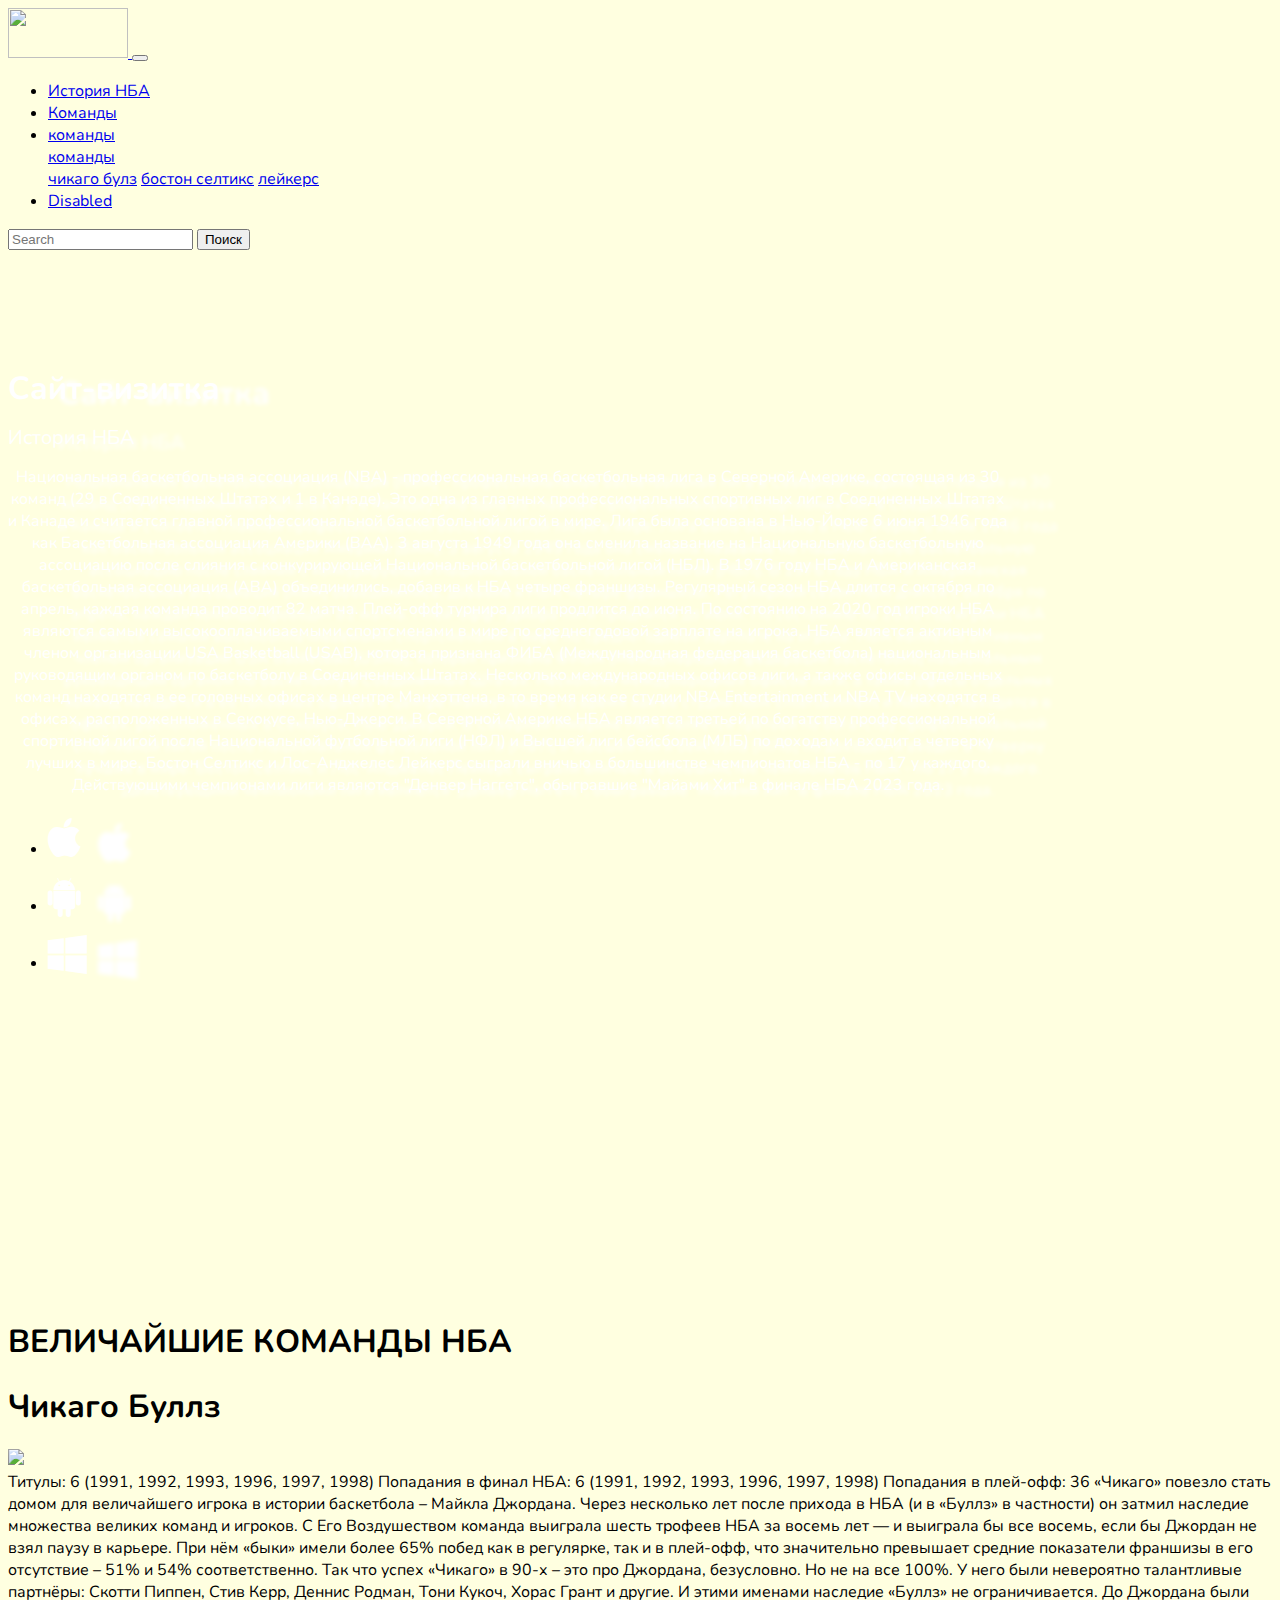
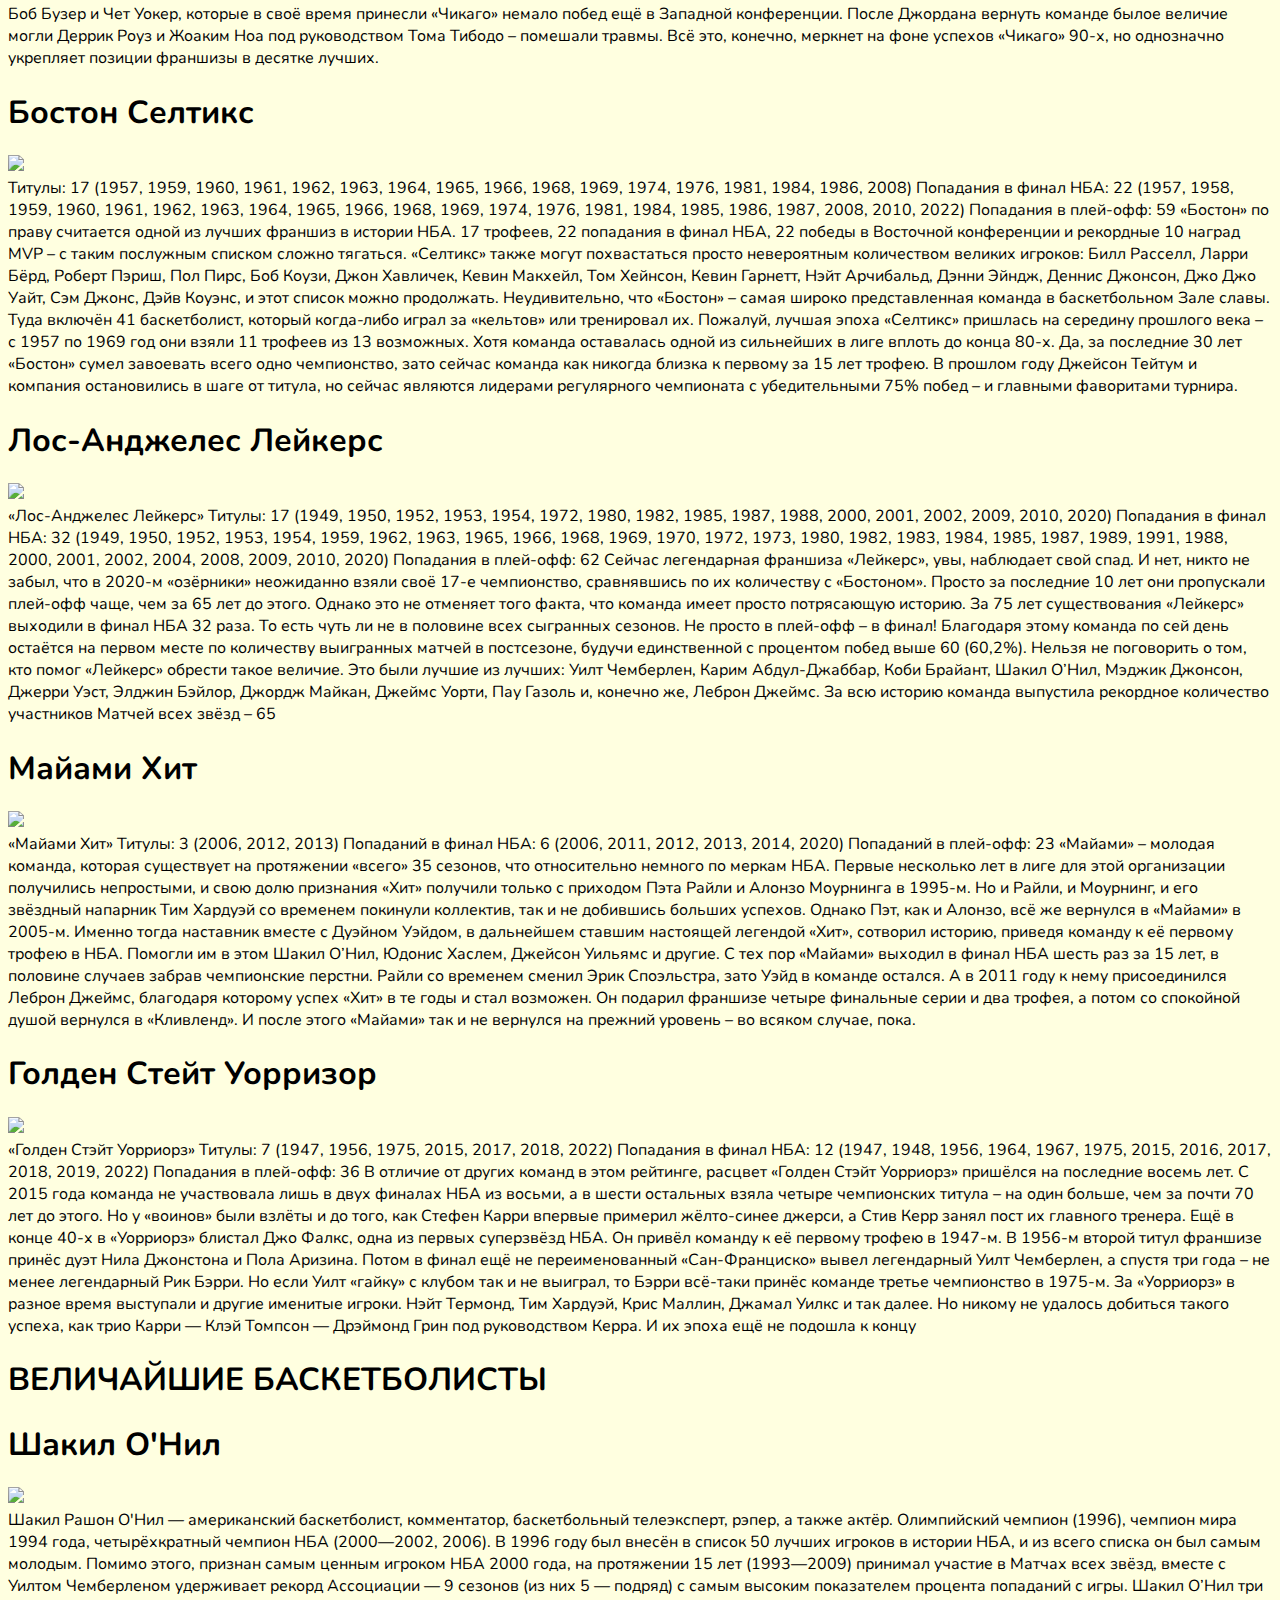
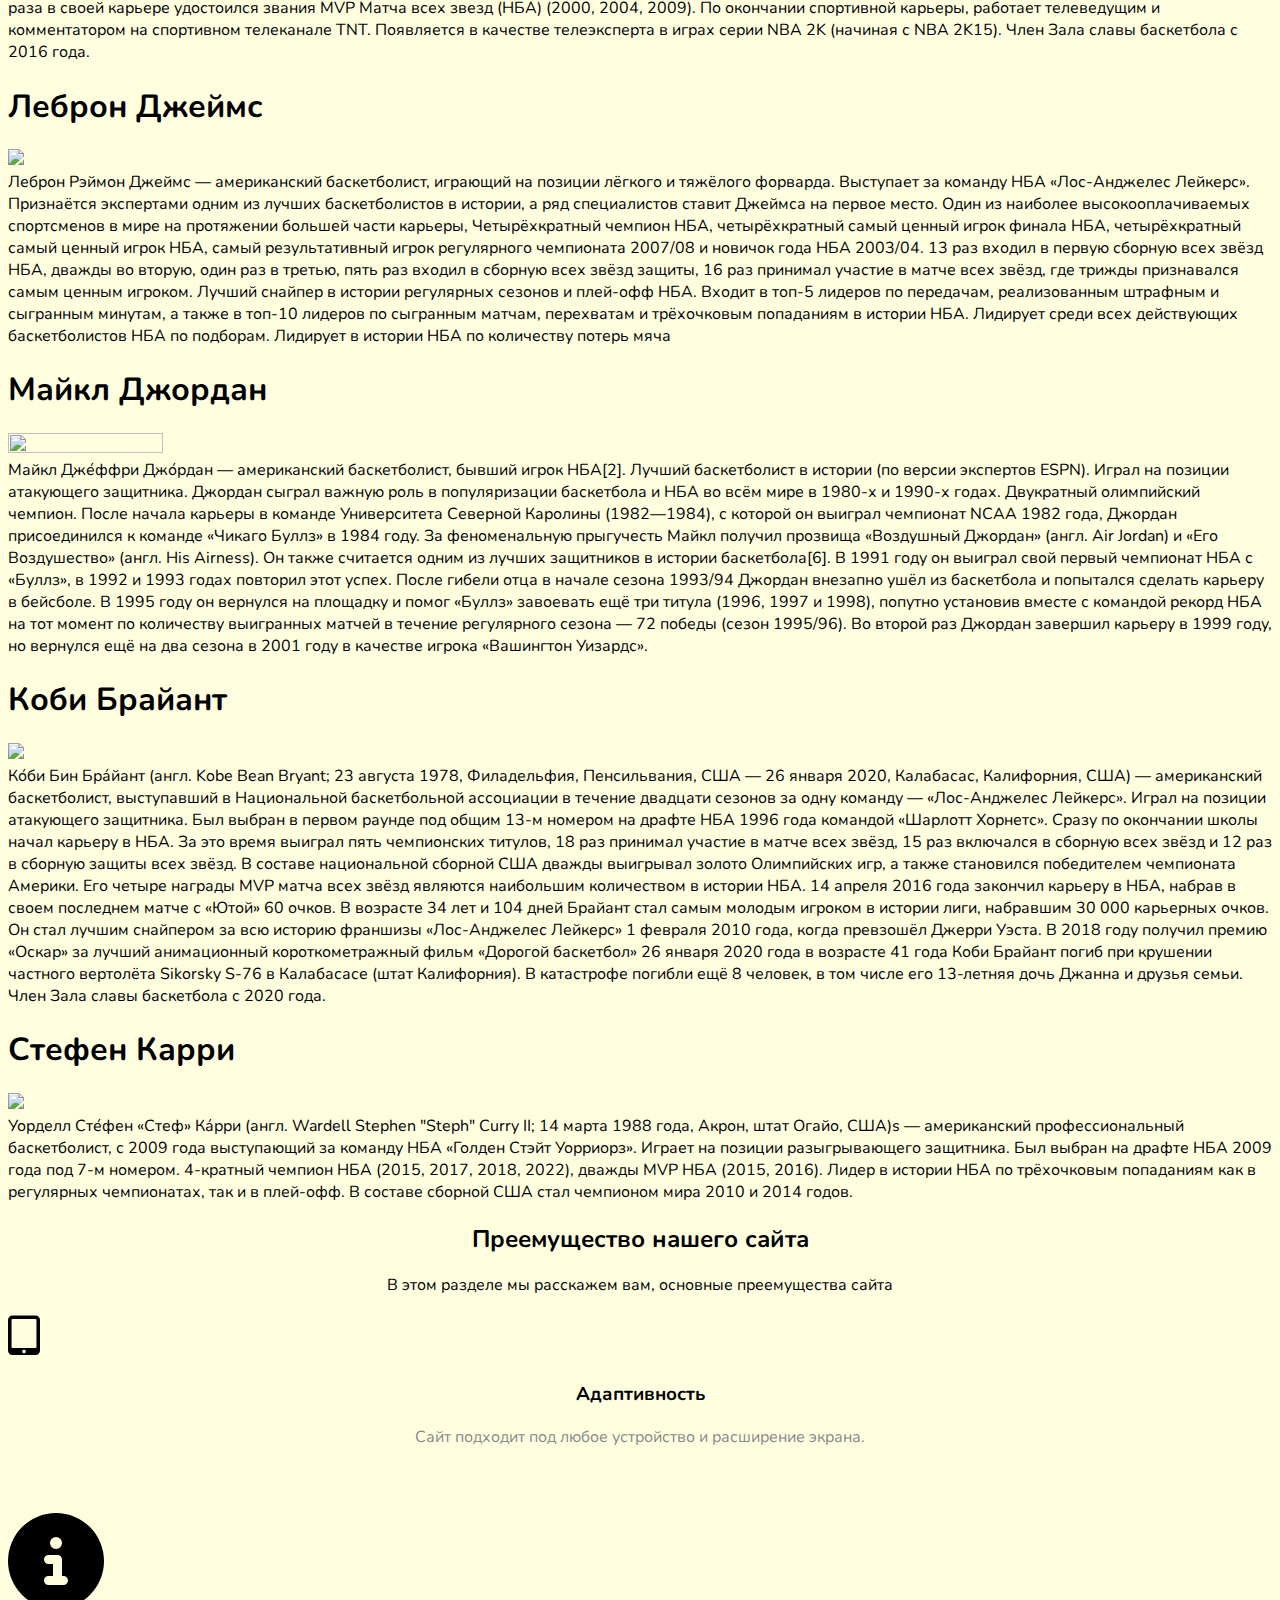
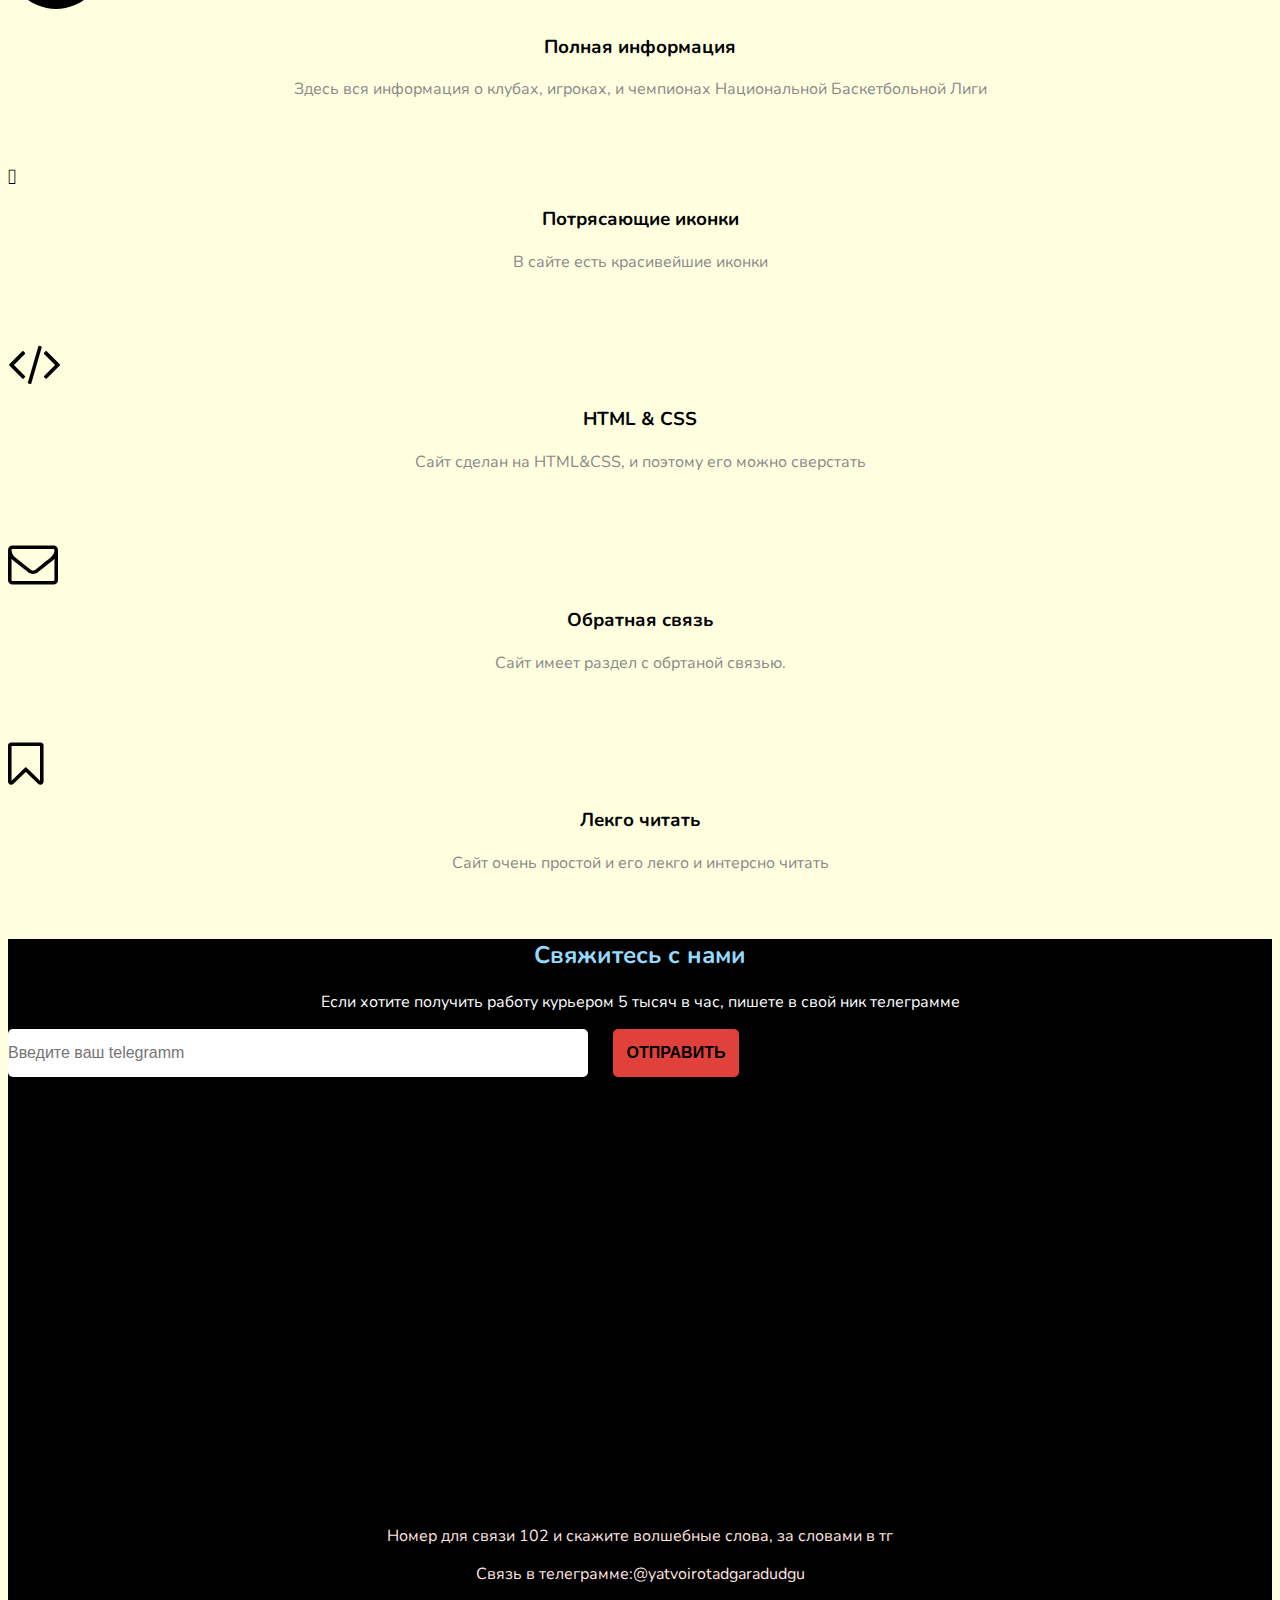
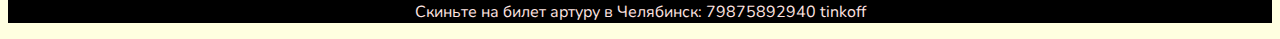
==== index.html @ fbc691f7 "Add files via upload" ====
<!DOCTYPE html>
<html>
<head>
   <meta charset="utf-8">
   <meta name="viewport" content="width=device-width, initial-scale=1">
   <title></title>

   <!-- Google Fonts -->
   <link rel="preconnect" href="https://fonts.googleapis.com">
   <link rel="preconnect" href="https://fonts.gstatic.com" crossorigin>
   <link href="https://fonts.googleapis.com/css2?family=Lato:wght@900&family=Nunito:ital,wght@0,700;1,700&display=swap" rel="stylesheet">


   <!-- Bootstrap -->
   <link rel="stylesheet" href="https://cdn.jsdelivr.net/npm/bootstrap@4.6.2/dist/css/bootstrap.min.css" integrity="sha384-xOolHFLEh07PJGoPkLv1IbcEPTNtaed2xpHsD9ESMhqIYd0nLMwNLD69Npy4HI+N" crossorigin="anonymous">
   <script src="https://cdn.jsdelivr.net/npm/bootstrap@4.6.2/dist/js/bootstrap.bundle.min.js" integrity="sha384-Fy6S3B9q64WdZWQUiU+q4/2Lc9npb8tCaSX9FK7E8HnRr0Jz8D6OP9dO5Vg3Q9ct" crossorigin="anonymous"></script>

   <link rel="stylesheet" href="https://maxcdn.bootstrapcdn.com/font-awesome/4.7.0/css/font-awesome.min.css">


   <link rel="stylesheet" type="text/css" href="style.css">
   <link rel="preconnect" href="https://fonts.googleapis.com">
   <link rel="preconnect" href="https://fonts.gstatic.com" crossorigin>
   <link href="https://fonts.googleapis.com/css2?family=Nunito:ital,wght@0,700;1,700&display=swap" rel="stylesheet">

   <link rel="stylesheet" type="text/css" href="animate.css">

</head>
<body>
    <!-- <nav class="navbar navbar-expand-sm">

            <div class="ml-3">
                <img src="https://irecommend.ru/sites/default/files/product-images/401476/aRmUsKvDddkOFhFPJFcvw.jpg" width="50" height="50" class="d-inline-block align-top" alt="">
            </div>
            
            <div class="collapse navbar-collapse" id="IDofMENU">
                
                <ul class="navbar-nav m-1 text-white">

                    <li class="nav-item mx-3">
                        <a class="nav-link" href="#">Главная</a>
                    </li>       
                        
                    <li class="nav-item dropdown mx-3">
                        <a class="nav-link dropdown-toggle" href="#" id="navbar-Dropdown" role="button" data-toggle="dropdown">Меню</a>
                        <div class="dropdown-menu">
                            <a class="dropdown-item" href="#cards">Вок</a>
                            <div class="dropdown-divider"></div>
                            <a class="dropdown-item" href="#">Бургеры</a>
                            <a class="dropdown-item" href="#">Роллы</a>
                            <a class="dropdown-item" href="#">Гёдза</a>
                            <a class="dropdown-item" href="#">Супы</a>
                            <a class="dropdown-item" href="#">Салаты</a>
                            <a class="dropdown-item" href="#">Десерты</a>
                            <a class="dropdown-item" href="#">Прохладительные напитки</a>
                            <a class="dropdown-item" href="#">Горячие напитки</a>
                            <a class="dropdown-item" href="#">Газированные напитки</a>
                        </div>
                    </li>

                    <li class="nav-item mx-3">
                        <a class="nav-link" href="bebebe.html">Адреса</a>
                    </li>

                    <li class="nav-item mx-3">
                        <a class="nav-link" href="#">O доставке</a>
                    </li>

                </ul>

            </div>

            <button class="navbar-toggler" type="button" data-toggle="collapse" data-target="IDofMENU" aria-controls="IDofMENU" aria-expended="false" aria-label="Toggle navigation">
                <span class="navbar-toggler-icon"></span>
            </button>
                                                      
        </nav> -->
    
    <nav class="navbar navbar-expand-xl navbar-light bg-light">
        <div class="container">
            <a class="navbar-brand" href="#">
                <img src="https://tvou-voleyball.ru/wp-content/uploads/2021/02/3_shkolnyj-1200x685.png" width="120px" height="50px">
            </a>
            <button class="navbar-toggler" type="button" data-bs-toggle="collapse" data-bs-target="#navbarBasic" aria-controls="navbarBasic" aria-expanded="false" aria-label="Toggle navigation">
                <span class="navbar-toggler-icon"></span>
            </button>
            <div class="collapse navbar-collapse" id="navbarBasic">
                <ul class="navbar-nav me-auto mb-2 mb-xl-0">
                    <li class="nav-item">
                      <a class="nav-link active" aria-current="page" href="#">История НБА</a>
                    </li>
                    <li class="nav-item">
                      <a class="nav-link" href="#">Команды</a>
                    </li>
                    <li class="nav-item dropdown mx-3">
                        <a class="nav-link dropdown-toggle" href="#" id="navbar-Dropdown" role="button" data-toggle="dropdown">команды</a>
                        <div class="dropdown-menu">
                            <a class="dropdown-item" href="#">команды</a>
                            <div class="dropdown-divider"></div>
                            <a class="dropdown-item" href="#">чикаго булз</a>
                            <a class="dropdown-item" href="#">бостон селтикс</a>
                            <a class="dropdown-item" href="#">лейкерс</a>
                    </li>
                    <li class="nav-item">
                      <a class="nav-link disabled" href="#" tabindex="-1" aria-disabled="true">Disabled</a>
                    </li>
                </ul>
                <form class="d-flex">
                   <input class="form-control me-2" type="search" placeholder="Search" aria-label="">
                   <button class="btn btn-outline-success" type="submit">Поиск</button>
                </form>
            </div>
        </div>
    </nav>

<!-- <nav class="navbar navbar-expand-lg navbar-light bg-light">
  <div class="container-fluid">
    <a class="navbar-brand" href="#">Панель навигации</a>
    <button class="navbar-toggler" type="button" data-bs-toggle="collapse" data-bs-target="#navbarNavDropdown" aria-controls="navbarNavDropdown" aria-expanded="false" aria-label="Переключатель навигации">
      <span class="navbar-toggler-icon"></span>
    </button>
    <div class="collapse navbar-collapse" id="navbarNavDropdown">
      <ul class="navbar-nav">
        <li class="nav-item">
          <a class="nav-link active" aria-current="page" href="#">Главная</a>
        </li>
        <li class="nav-item">
          <a class="nav-link" href="#">Рекомендуемые</a>
        </li>
        <li class="nav-item">
          <a class="nav-link" href="#">Цена</a>
        </li>
        <li class="nav-item dropdown">
          <a class="nav-link dropdown-toggle" href="#" id="navbarDropdownMenuLink" role="button" data-bs-toggle="dropdown" aria-expanded="false">
            Выпадающий список ссылкой
          </a>
          <ul class="dropdown-menu" aria-labelledby="navbarDropdownMenuLink">
            <li><a class="dropdown-item" href="#">Действие</a></li>
            <li><a class="dropdown-item" href="#">Другое действие</a></li>
            <li><a class="dropdown-item" href="#">Что-то еще здесь</a></li>
          </ul>
        </li>
      </ul>
    </div>
  </div>
</nav> -->

<header id="header" class="header">
		<div class="container"> 
			<div class="row">
				<div class="col-lg-6">
				 	<div class="offer animated fadeInLeft">
                        <h1 class="offer__title"> 
                            Сайт-визитка
                        </h1>
                    </div>  
                    <div class="offer__intro">
                    	История НБА
                    </div> 
                    <div class="col-lg-10">
                    <p class="offer__text">
                        Национальная баскетбольная ассоциация (NBA) - профессиональная баскетбольная лига в Северной Америке, состоящая из 30 команд (29 в Соединенных Штатах и 1 в Канаде). Это одна из главных профессиональных спортивных лиг в Соединенных Штатах и Канаде и считается главной профессиональной баскетбольной лигой в мире.
                        Лига была основана в Нью-Йорке 6 июня 1946 года как Баскетбольная ассоциация Америки (BAA). 3 августа 1949 года она сменила название на Национальную баскетбольную ассоциацию после слияния с конкурирующей Национальной баскетбольной лигой (НБЛ). В 1976 году НБА и Американская баскетбольная ассоциация (ABA) объединились, добавив к НБА четыре франшизы. Регулярный сезон НБА длится с октября по апрель, каждая команда проводит 82 матча. Плей-офф турнира лиги продлится до июня. По состоянию на 2020 год игроки НБА являются самыми высокооплачиваемыми спортсменами в мире по среднегодовой зарплате на игрока.
                        НБА является активным членом организации USA Basketball (USAB), которая признана ФИБА (Международная федерация баскетбола) национальным руководящим органом по баскетболу в Соединенных Штатах. Несколько международных офисов лиги, а также офисы отдельных команд находятся в ее головных офисах в центре Манхэттена, в то время как ее студии NBA Entertainment и NBA TV находятся в офисах, расположенных в Секокусе, Нью-Джерси. В Северной Америке НБА является третьей по богатству профессиональной спортивной лигой после Национальной футбольной лиги (НФЛ) и Высшей лиги бейсбола (МЛБ) по доходам и входит в четверку лучших в мире.
                        Бостон Селтикс и Лос-Анджелес Лейкерс сыграли вничью в большинстве чемпионатов НБА - по 17 у каждого. Действующими чемпионами лиги являются "Денвер Наггетс", обыгравшие "Майами Хит" в финале НБА 2023 года.
                    </p> 
                    <ul class="icons d-flex">
                        <li class="icons__item">
                            <a href="#">
                                <i class="fa fa-apple"></i>
                            </a>
                        </li>
                        <li class="icons__item">
                            <a href="#">
                                <i class="fa fa-android"></i>
                            </a>
                        </li>
                        <li class="icons__item">
                            <a href="#">
                                <i class="fa fa-windows"></i>
                            </a>
                        </li>
                    </ul>
				</div>
			</div>
		</div>
	</header>
<header>
    <div class="container">
  
        <div class="row">
            <div> 
                <div class="animated tada">
                    <h1>ВЕЛИЧАЙШИЕ КОМАНДЫ НБА</h1>
                </div>
            </div>
        </div>
         <h1>Чикаго Буллз</h1>
            <img src="https://img.championat.com/team/logo/15511762511292865625.png">
        <div class="row">
            <div class="col-lg-10">
                Титулы: 6 (1991, 1992, 1993, 1996, 1997, 1998)
                Попадания в финал НБА: 6 (1991, 1992, 1993, 1996, 1997, 1998)
                Попадания в плей-офф: 36
                «Чикаго» повезло стать домом для величайшего игрока в истории баскетбола – Майкла Джордана. Через несколько лет после прихода в НБА (и в «Буллз» в частности) он затмил наследие множества великих команд и игроков. С Его Воздушеством команда выиграла шесть трофеев НБА за восемь лет — и выиграла бы все восемь, если бы Джордан не взял паузу в карьере. При нём «быки» имели более 65% побед как в регулярке, так и в плей-офф, что значительно превышает средние показатели франшизы в его отсутствие – 51% и 54% соответственно.
                Так что успех «Чикаго» в 90-х – это про Джордана, безусловно. Но не на все 100%. У него были невероятно талантливые партнёры: Скотти Пиппен, Стив Керр, Деннис Родман, Тони Кукоч, Хорас Грант и другие. И этими именами наследие «Буллз» не ограничивается.
                До Джордана были Боб Бузер и Чет Уокер, которые в своё время принесли «Чикаго» немало побед ещё в Западной конференции. После Джордана вернуть команде былое величие могли Деррик Роуз и Жоаким Ноа под руководством Тома Тибодо – помешали травмы. Всё это, конечно, меркнет на фоне успехов «Чикаго» 90-х, но однозначно укрепляет позиции франшизы в десятке лучших.
            </div>
        </div>
                <h1>Бостон Селтикс</h1>
                    <img src="https://img.championat.com/team/logo/1551176006728367109.png">
        <div class="row">
            <div class="col-lg-10">
                    Титулы: 17 (1957, 1959, 1960, 1961, 1962, 1963, 1964, 1965, 1966, 1968, 1969, 1974, 1976, 1981, 1984, 1986, 2008)
                    Попадания в финал НБА: 22 (1957, 1958, 1959, 1960, 1961, 1962, 1963, 1964, 1965, 1966, 1968, 1969, 1974, 1976, 1981, 1984, 1985, 1986, 1987, 2008, 2010, 2022)
                    Попадания в плей-офф: 59
                    «Бостон» по праву считается одной из лучших франшиз в истории НБА. 17 трофеев, 22 попадания в финал НБА, 22 победы в Восточной конференции и рекордные 10 наград MVP – с таким послужным списком сложно тягаться.
                    «Селтикс» также могут похвастаться просто невероятным количеством великих игроков: Билл Расселл, Ларри Бёрд, Роберт Пэриш, Пол Пирс, Боб Коузи, Джон Хавличек, Кевин Макхейл, Том Хейнсон, Кевин Гарнетт, Нэйт Арчибальд, Дэнни Эйндж, Деннис Джонсон, Джо Джо Уайт, Сэм Джонс, Дэйв Коуэнс, и этот список можно продолжать. Неудивительно, что «Бостон» – самая широко представленная команда в баскетбольном Зале славы. Туда включён 41 баскетболист, который когда-либо играл за «кельтов» или тренировал их.
                    Пожалуй, лучшая эпоха «Селтикс» пришлась на середину прошлого века – с 1957 по 1969 год они взяли 11 трофеев из 13 возможных. Хотя команда оставалась одной из сильнейших в лиге вплоть до конца 80-х. Да, за последние 30 лет «Бостон» сумел завоевать всего одно чемпионство, зато сейчас команда как никогда близка к первому за 15 лет трофею. В прошлом году Джейсон Тейтум и компания остановились в шаге от титула, но сейчас являются лидерами регулярного чемпионата с убедительными 75% побед – и главными фаворитами турнира.
            </div>
        </div>
         <h1>Лос-Анджелес Лейкерс</h1>
            <img src="https://img.championat.com/team/logo/15511761121433763384.png">
         <div class="row">
            
            <div class="col-lg-10">
                «Лос-Анджелес Лейкерс»
                Титулы: 17 (1949, 1950, 1952, 1953, 1954, 1972, 1980, 1982, 1985, 1987, 1988, 2000, 2001, 2002, 2009, 2010, 2020)
                Попадания в финал НБА: 32 (1949, 1950, 1952, 1953, 1954, 1959, 1962, 1963, 1965, 1966, 1968, 1969, 1970, 1972, 1973, 1980, 1982, 1983, 1984, 1985, 1987, 1989, 1991, 1988, 2000, 2001, 2002, 2004, 2008, 2009, 2010, 2020)
                Попадания в плей-офф: 62
                Сейчас легендарная франшиза «Лейкерс», увы, наблюдает свой спад. И нет, никто не забыл, что в 2020-м «озёрники» неожиданно взяли своё 17-е чемпионство, сравнявшись по их количеству с «Бостоном». Просто за последние 10 лет они пропускали плей-офф чаще, чем за 65 лет до этого.
                Однако это не отменяет того факта, что команда имеет просто потрясающую историю. За 75 лет существования «Лейкерс» выходили в финал НБА 32 раза. То есть чуть ли не в половине всех сыгранных сезонов. Не просто в плей-офф – в финал! Благодаря этому команда по сей день остаётся на первом месте по количеству выигранных матчей в постсезоне, будучи единственной с процентом побед выше 60 (60,2%).
                Нельзя не поговорить о том, кто помог «Лейкерс» обрести такое величие. Это были лучшие из лучших: Уилт Чемберлен, Карим Абдул-Джаббар, Коби Брайант, Шакил О’Нил, Мэджик Джонсон, Джерри Уэст, Элджин Бэйлор, Джордж Майкан, Джеймс Уорти, Пау Газоль и, конечно же, Леброн Джеймс. За всю историю команда выпустила рекордное количество участников Матчей всех звёзд – 65
            </div>
         </div>
         <h1>Майами Хит</h1>
            <img src="https://img.championat.com/team/logo/15511761191726583124.png">
         <div class="row">
            <div class="col-lg-10">
                «Майами Хит»
                Титулы: 3 (2006, 2012, 2013)
                Попаданий в финал НБА: 6 (2006, 2011, 2012, 2013, 2014, 2020)
                Попаданий в плей-офф: 23
                «Майами» – молодая команда, которая существует на протяжении «всего» 35 сезонов, что относительно немного по меркам НБА. Первые несколько лет в лиге для этой организации получились непростыми, и свою долю признания «Хит» получили только с приходом Пэта Райли и Алонзо Моурнинга в 1995-м.
                Но и Райли, и Моурнинг, и его звёздный напарник Тим Хардуэй со временем покинули коллектив, так и не добившись больших успехов. Однако Пэт, как и Алонзо, всё же вернулся в «Майами» в 2005-м. Именно тогда наставник вместе с Дуэйном Уэйдом, в дальнейшем ставшим настоящей легендой «Хит», сотворил историю, приведя команду к её первому трофею в НБА. Помогли им в этом Шакил О’Нил, Юдонис Хаслем, Джейсон Уильямс и другие.
                С тех пор «Майами» выходил в финал НБА шесть раз за 15 лет, в половине случаев забрав чемпионские перстни. Райли со временем сменил Эрик Споэльстра, зато Уэйд в команде остался. А в 2011 году к нему присоединился Леброн Джеймс, благодаря которому успех «Хит» в те годы и стал возможен. Он подарил франшизе четыре финальные серии и два трофея, а потом со спокойной душой вернулся в «Кливленд». И после этого «Майами» так и не вернулся на прежний уровень – во всяком случае, пока.
            </div>
         </div>
         <h1>Голден Стейт Уорризор</h1>
            <img src="https://img.championat.com/team/logo/15511760361894445242.png">
         <div class="row">
            
            <div class="col-lg-10">
                «Голден Стэйт Уорриорз»
                Титулы: 7 (1947, 1956, 1975, 2015, 2017, 2018, 2022)
                Попадания в финал НБА: 12 (1947, 1948, 1956, 1964, 1967, 1975, 2015, 2016, 2017, 2018, 2019, 2022)
                Попадания в плей-офф: 36
                В отличие от других команд в этом рейтинге, расцвет «Голден Стэйт Уорриорз» пришёлся на последние восемь лет. С 2015 года команда не участвовала лишь в двух финалах НБА из восьми, а в шести остальных взяла четыре чемпионских титула – на один больше, чем за почти 70 лет до этого. Но у «воинов» были взлёты и до того, как Стефен Карри впервые примерил жёлто-синее джерси, а Стив Керр занял пост их главного тренера.
                Ещё в конце 40-х в «Уорриорз» блистал Джо Фалкс, одна из первых суперзвёзд НБА. Он привёл команду к её первому трофею в 1947-м. В 1956-м второй титул франшизе принёс дуэт Нила Джонстона и Пола Аризина. Потом в финал ещё не переименованный «Сан-Франциско» вывел легендарный Уилт Чемберлен, а спустя три года – не менее легендарный Рик Бэрри. Но если Уилт «гайку» с клубом так и не выиграл, то Бэрри всё-таки принёс команде третье чемпионство в 1975-м.
                За «Уорриорз» в разное время выступали и другие именитые игроки. Нэйт Термонд, Тим Хардуэй, Крис Маллин, Джамал Уилкс и так далее. Но никому не удалось добиться такого успеха, как трио Карри — Клэй Томпсон — Дрэймонд Грин под руководством Керра. И их эпоха ещё не подошла к концу
            </div>
         </div>
         <div>
            <div class="animated fadeInUp">
            <h1>ВЕЛИЧАЙШИЕ БАСКЕТБОЛИСТЫ</h1>
            </div>
         </div>
         <div>
            <h1>Шакил О'Нил</h1>
         </div>
         <img src="https://www.peoples.ru/sport/basketball/shaquille_oneal/o'neal_288.jpg" width="35%">
   		<div class="row">
   			
   			<div class="col-lg-10">
              Шакил Рашон О'Нил — американский баскетболист, комментатор, баскетбольный телеэксперт, рэпер, а также актёр. Олимпийский чемпион (1996), чемпион мира 1994 года, четырёхкратный чемпион НБА (2000—2002, 2006). В 1996 году был внесён в список 50 лучших игроков в истории НБА, и из всего списка он был самым молодым. Помимо этого, признан самым ценным игроком НБА 2000 года, на протяжении 15 лет (1993—2009) принимал участие в Матчах всех звёзд, вместе с Уилтом Чемберленом удерживает рекорд Ассоциации — 9 сезонов (из них 5 — подряд) с самым высоким показателем процента попаданий с игры. Шакил О’Нил три раза в своей карьере удостоился звания MVP Матча всех звезд (НБА) (2000, 2004, 2009). По окончании спортивной карьеры, работает телеведущим и комментатором на спортивном телеканале TNT. Появляется в качестве телеэксперта в играх серии NBA 2K (начиная с NBA 2K15). Член Зала славы баскетбола с 2016 года.
            </div>
   		</div>
         <div>
            <h1>Леброн Джеймс</h1>
         </div>
         <img src="https://avatars.mds.yandex.net/i?id=bf3999361374705aa3854f985b9b17167d64116c-10576901-images-thumbs&n=13" width="35%">
   		<div class="row">
   			
   			<div class="col-lg-10">
               Леброн Рэймон Джеймс — американский баскетболист, играющий на позиции лёгкого и тяжёлого форварда. Выступает за команду НБА «Лос-Анджелес Лейкерс». Признаётся экспертами одним из лучших баскетболистов в истории, а ряд специалистов ставит Джеймса на первое место. Один из наиболее высокооплачиваемых спортсменов в мире на протяжении большей части карьеры,
                Четырёхкратный чемпион НБА, четырёхкратный самый ценный игрок финала НБА, четырёхкратный самый ценный игрок НБА, самый результативный игрок регулярного чемпионата 2007/08 и новичок года НБА 2003/04. 13 раз входил в первую сборную всех звёзд НБА, дважды во вторую, один раз в третью, пять раз входил в сборную всех звёзд защиты, 16 раз принимал участие в матче всех звёзд, где трижды признавался самым ценным игроком. Лучший снайпер в истории регулярных сезонов и плей-офф НБА. Входит в топ-5 лидеров по передачам, реализованным штрафным и сыгранным минутам, а также в топ-10 лидеров по сыгранным матчам, перехватам и трёхочковым попаданиям в истории НБА. Лидирует среди всех действующих баскетболистов НБА по подборам. Лидирует в истории НБА по количеству потерь мяча
   			</div>
   		</div>
         <div>
            <h1>Майкл Джордан</h1>
         </div>
         <img src="https://s.yimg.com/ny/api/res/1.2/JQof7axK_5ByjjyW1nrCPw--/YXBwaWQ9aGlnaGxhbmRlcjt3PTEyMDA7aD04NDQ-/https://s.yimg.com/uu/api/res/1.2/pYqp7RoYFmujeQxvanWd8w--~B/aD05MDA7dz0xMjgwO2FwcGlkPXl0YWNoeW9u/https://media.zenfs.com/en/hoops_hype_usa_today_sports_articles_974/3ef0ee2fdbd9decb772357d4c23d89d0" width="35%" height="35%">
         <div class="row">
            <div class="col-lg-10">
            Майкл Дже́ффри Джо́рдан  — американский баскетболист, бывший игрок НБА[2]. Лучший баскетболист в истории (по версии экспертов ESPN). Играл на позиции атакующего защитника. Джордан сыграл важную роль в популяризации баскетбола и НБА во всём мире в 1980-х и 1990-х годах. Двукратный олимпийский чемпион.
            После начала карьеры в команде Университета Северной Каролины (1982—1984), с которой он выиграл чемпионат NCAA 1982 года, Джордан присоединился к команде «Чикаго Буллз» в 1984 году. За феноменальную прыгучесть Майкл получил прозвища «Воздушный Джордан» (англ. Air Jordan) и «Его Воздушество» (англ. His Airness). Он также считается одним из лучших защитников в истории баскетбола[6]. В 1991 году он выиграл свой первый чемпионат НБА с «Буллз», в 1992 и 1993 годах повторил этот успех. После гибели отца в начале сезона 1993/94 Джордан внезапно ушёл из баскетбола и попытался сделать карьеру в бейсболе. В 1995 году он вернулся на площадку и помог «Буллз» завоевать ещё три титула (1996, 1997 и 1998), попутно установив вместе с командой рекорд НБА на тот момент по количеству выигранных матчей в течение регулярного сезона — 72 победы (сезон 1995/96). Во второй раз Джордан завершил карьеру в 1999 году, но вернулся ещё на два сезона в 2001 году в качестве игрока «Вашингтон Уизардс».
            </div>
         </div>
         <div>
             <h1>Коби Брайант</h1>
         </div>
         <img src="https://allya.ru/wp-content/uploads/2020/04/los-angeles-lakers-guard-kobe-bryant.jpg" width="35%" width="35%">
         <div class="row">
             <div class="col-lg-10">
                Ко́би Бин Бра́йант (англ. Kobe Bean Bryant; 23 августа 1978, Филадельфия, Пенсильвания, США — 26 января 2020, Калабасас, Калифорния, США) — американский баскетболист, выступавший в Национальной баскетбольной ассоциации в течение двадцати сезонов за одну команду — «Лос-Анджелес Лейкерс». Играл на позиции атакующего защитника. Был выбран в первом раунде под общим 13-м номером на драфте НБА 1996 года командой «Шарлотт Хорнетс». Сразу по окончании школы начал карьеру в НБА. За это время выиграл пять чемпионских титулов, 18 раз принимал участие в матче всех звёзд, 15 раз включался в сборную всех звёзд и 12 раз в сборную защиты всех звёзд. В составе национальной сборной США дважды выигрывал золото Олимпийских игр, а также становился победителем чемпионата Америки. Его четыре награды MVP матча всех звёзд являются наибольшим количеством в истории НБА. 14 апреля 2016 года закончил карьеру в НБА, набрав в своем последнем матче с «Ютой» 60 очков. В возрасте 34 лет и 104 дней Брайант стал самым молодым игроком в истории лиги, набравшим 30 000 карьерных очков. Он стал лучшим снайпером за всю историю франшизы «Лос-Анджелес Лейкерс» 1 февраля 2010 года, когда превзошёл Джерри Уэста. В 2018 году получил премию «Оскар» за лучший анимационный короткометражный фильм «Дорогой баскетбол»
                26 января 2020 года в возрасте 41 года Коби Брайант погиб при крушении частного вертолёта Sikorsky S-76 в Калабасасе (штат Калифорния). В катастрофе погибли ещё 8 человек, в том числе его 13-летняя дочь Джанна и друзья семьи. Член Зала славы баскетбола с 2020 года.
             </div>
         </div>
             <div>
             <h1></h1>
         </div>
                <div>
                     <h1>Стефен Карри</h1>
                </div>
                <img src="https://www.slamdunk.ru/uploads/monthly_2022_06/Stephen-Curry-Golden-State-Warriors.jpg.7346f56ccbb8896f5819c0889ad2a710.jpg" width="35%" width="35%">
                <div class="row">
                    <div class="col-lg-10">
                        Уорделл Сте́фен «Стеф» Ка́рри (англ. Wardell Stephen "Steph" Curry II; 14 марта 1988 года, Акрон, штат Огайо, США)s  — американский профессиональный баскетболист, с 2009 года выступающий за команду НБА «Голден Стэйт Уорриорз». Играет на позиции разыгрывающего защитника. Был выбран на драфте НБА 2009 года под 7-м номером. 4-кратный чемпион НБА (2015, 2017, 2018, 2022), дважды MVP НБА (2015, 2016). Лидер в истории НБА по трёхочковым попаданиям как в регулярных чемпионатах, так и в плей-офф. В составе сборной США стал чемпионом мира 2010 и 2014 годов.
                    </div>
                </div>
            </div>
        </div>
    </div>
</header> 

<section id="interesting" class="interesting">
   <div class="container"> 

         <!--заголовок -->

      <div class="row">
         <div class="col-lg-12">
            <div class="title">
               <h2 class="title_main">Преемущество нашего сайта</h2>
                  <p class="title_text"> В этом разделе мы расскажем вам, основные преемущества сайта</p>
            </div>
         </div>
      </div>

         <!--Текст -->

      <div class="row">
        <div class="col-lg-4">
            <div class="feature d-flex">
                <i class="fa fa-tablet feature__icon"></i>
                    <div class="feature__block">
                       <h3 class="feature__title">
                            Адаптивность
                       </h3>
                        <p class="feature__text">
                            Сайт подходит под любое устройство и расширение экрана. 
                        </p>
                    </div>
            </div>
        </div>
      
         <!--Информация-->

      <div class="col-lg-4">
          <div class="feature d-flex">
               <svg class="icons" xmlns="http://www.w3.org/2000/svg" height="6em" viewBox="0 0 512 512"><!--! Font Awesome Free 6.4.2 by @fontawesome - https://fontawesome.com License - https://fontawesome.com/license (Commercial License) Copyright 2023 Fonticons, Inc. --><path d="M256 512A256 256 0 1 0 256 0a256 256 0 1 0 0 512zM216 336h24V272H216c-13.3 0-24-10.7-24-24s10.7-24 24-24h48c13.3 0 24 10.7 24 24v88h8c13.3 0 24 10.7 24 24s-10.7 24-24 24H216c-13.3 0-24-10.7-24-24s10.7-24 24-24zm40-208a32 32 0 1 1 0 64 32 32 0 1 1 0-64z"/></svg>
                  <div class="feature__block">
                      <h3 class="feature__title">
                          Полная информация 
                      </h3>
                        <p class="feature__text">
                           Здесь вся информация о клубах, игроках, и чемпионах Национальной Баскетбольной Лиги
                        </p>
                   </div>
            </div>
      </div>

          <!--Информация-->

      <div class="col-lg-4">
         <div class="feature d-flex">
            <i class="fa-solid fa-print"></i>
               <div class="feature__block">
                    <h3 class="feature__title">
                        Потрясающие иконки
                    </h3>
                    <p class="feature__text">
                        В сайте есть красивейшие иконки  
                    </p>
               </div>
         </div>
      </div>

      <div class="col-lg-4">
        <div class="feature d-flex">
            <i class="fa fa-code feature__icon"></i>
               <div class="feature__block">
                    <h3 class="feature__title">
                        HTML & CSS
                    </h3>
                    <p class="feature__text">
                        Сайт сделан на HTML&CSS, и поэтому его можно сверстать
                    </p>
                </div>
        </div>
      </div>

      <div class="col-lg-4">
        <div class="feature d-flex">
            <i class="fa fa-envelope-o  feature__icon"></i>
               <div class="feature__block">
                    <h3 class="feature__title">
                        Обратная связь
                    </h3>
                    <p class="feature__text">
                        Сайт имеет раздел с обртаной связью. 
                    </p>
               </div>
        </div>
      </div>

       <div class="col-lg-4">
            <div class="feature d-flex">
                <i class="fa fa-bookmark-o feature__icon"></i>
                   <div class="feature__block">
                        <h3 class="feature__title">
                            Лекго читать 
                        </h3>
                        <p class="feature__text">
                            Сайт очень простой и его лекго и интерсно читать  
                        </p>
                    </div>
            </div>
        </div>
</div>
       </section>

      <section id="feedback" class="feedback">

       <div class="container">
            <div class="row">
                <div class="col-lg-12">
                   <div class="title">
                      <h2 class="title__main blue">
                         Свяжитесь с нами
                      </h2>
                       <p class="title__text">
                             Если хотите получить работу курьером 5 тысяч в час, пишете в свой ник телеграмме
                        </p>
                    </div>
                </div>
            </div>

                 <div class="row">
                      <div class="col-lg-10 ml-auto">
                      <form action="#" class="form"> 
                             <input type="email" placeholder="Введите ваш telegramm" class="form_input" required>
                             <button type="submit" class="button">Отправить</button>
                      </form>
                      </div>
                 </div>
              </div>
</section>

 <footer id="footer" class="footer">
        <div class="container"> 
            <div class="row">
                <div class="col-lg-4">
                    <div class="footer_info">
                         
                    </div>
                </div> 
                <div class="row">
                    <div class="col-lg-4">
                        <div class="footer_info1">
                            
                        </div>
                    </div>  
                </div>
                <div class="row">
                    <div class="col-lg-4">
                        <div class="footer_info2">
                            
                        </div>
                    </div>  
                </div>

                    <div class="row mx-3 justify-content-center">
                       <div class="col-lg-4">
                          <p class="footertext">Номер для связи 102 и скажите волшебные слова, за словами в тг</p>
                       </div>
                       <div class="col-lg-4">
                          <p class="footertext">Связь в телеграмме:@yatvoirotadgaradudgu</p>
                       </div>
                       <div class="col-lg-4">
                          <p class="footertext">Скиньте на билет артуру в Челябинск: 79875892940 tinkoff
                       </div>
                    </div>
        </div>

         <div class="container">
            
         </div>
    </footer>

</body>
</html>
---- style.css ----
body{
	background-color: #FFFFE0;
    font-family: 'Lato', sans-serif;
    font-family: 'Nunito', sans-serif;
	
}

h3{
    text-align: center;
}
H2{
    text-align: center;
}

p{
    text-align: center;
}

.header {
    background-image: url(32.jpg)  ;
    background-repeat: no-repeat;
    background-size: 1500px ; 
    padding-bottom: 300px;
    text-shadow: 50px 5px 4px;
}

.menu {
    margin-top:8px;
}

.menu__item {
    margin: 0 57px;
}

.menu__item a {
    font-size:22px;
    font-weight:700;
    color: #000;
}

.offer{
    margin-top: 117px;
}

.offer__title {
    font-size:32px;
    margin-bottom: 15px;
    color: #FFFFFF;
}

.offer__intro {
    font-size: 20px;
    line-height: 1.3em;
    color: #FFFFFF;
}

.offer__text {
    font-size: 16px;
    margin-top: 15px;
    color: #FFFFFF;
    width: 1000px;

}

.icons__item {
    margin-right:30px;
}

.icons__item a {
    color: #FFFFFF;
    font-size: 42px;
    transition: all 0.3s ease; /* плавная анимация*/
}

.icons__item a:hover {
    text-decoration: none;
    color: #ff4800;
}  /* анимация при наведении на иконки*/

/*Interesting*/
.feature {
    margin-bottom: 65px;
}

.feature__icon {
    font-size: 50px;
    margin-right: 37px;
    color: #000
}

.feature__text {
    color: #898989
}

.feedback {

    background:#000;
    color: #fff;
}

/* Футер*/

.footer {
    background: #000;
}

.footer_info {
    color: #fff;
    font-size: 16px;
    padding: 50px 0 94px;
    width: 184px;
    margin: 0 auto;
    text-align: left;
}
.footer_info1 {
    color: #fff;
    font-size: 16px;
    padding: 50px 0 94px;
    width: 184px;
    margin: 0 auto;
    text-align: center;
}
.footer_info2 {
    color: #fff;
    font-size: 16px;
    padding: 50px 0 94px;
    width: 184px;
    margin: 0 auto;
    text-align: right;
}







/*.footer_titles {

}*/

/*Feedback*/

.blue{

    color:#95d9fb;
}

.form_input{
    background:#FFFFFF;
    font-size: 16px;
    font-family: 'PT Sans', sans-serif; 
    border-radius: 5px;
    width: 580px;
    padding: 15px 0;
    margin-right: 21px;
    border:0;
    outline: none;

}
.title__main, .title__text {
    text-align: center;
}

.button {
  font-family: 'PT Sans', sans-serif; 
  background:#e0413b;
  color: #000;
  text-transform:  uppercase;
  font-size: 16px;
  font-weight: 700;
  border-radius: 5px;
  width: 126px;
  border: 0;
  padding: 15px 0;
  cursor: pointer;
}

@media screen and (max-width: 992px) {
    .logo {
        display: block;
        margin: 0 auto;
        margin-bottom: 30px;
    }
    .offer {
        text-align: center;
    }
    .offer__text {
        margin: 20px auto;
        width: auto;
    }
    .icons {
        justify-content: center;
    }
    .icons__item:nth-child(3) {
        margin-right: 0;
    }
    .form__input {
        margin-right:0;
        width: 100%;
    }
    .button {
        margin-top: 20px;
        width: 100%;
    }
    .title__text {
        width: auto;
    }
}

@media screen and (max-width: 576px) {
    .ipad {
        width: 100%;
    }
    .menu {
        flex-direction: column;
    }
    .menu__item {
        text-align: center;
        margin-bottom:10px;
    }
}

.footertext {
    color: #FFE4E1;
}

.icons {
    margin-top: 0px;
}
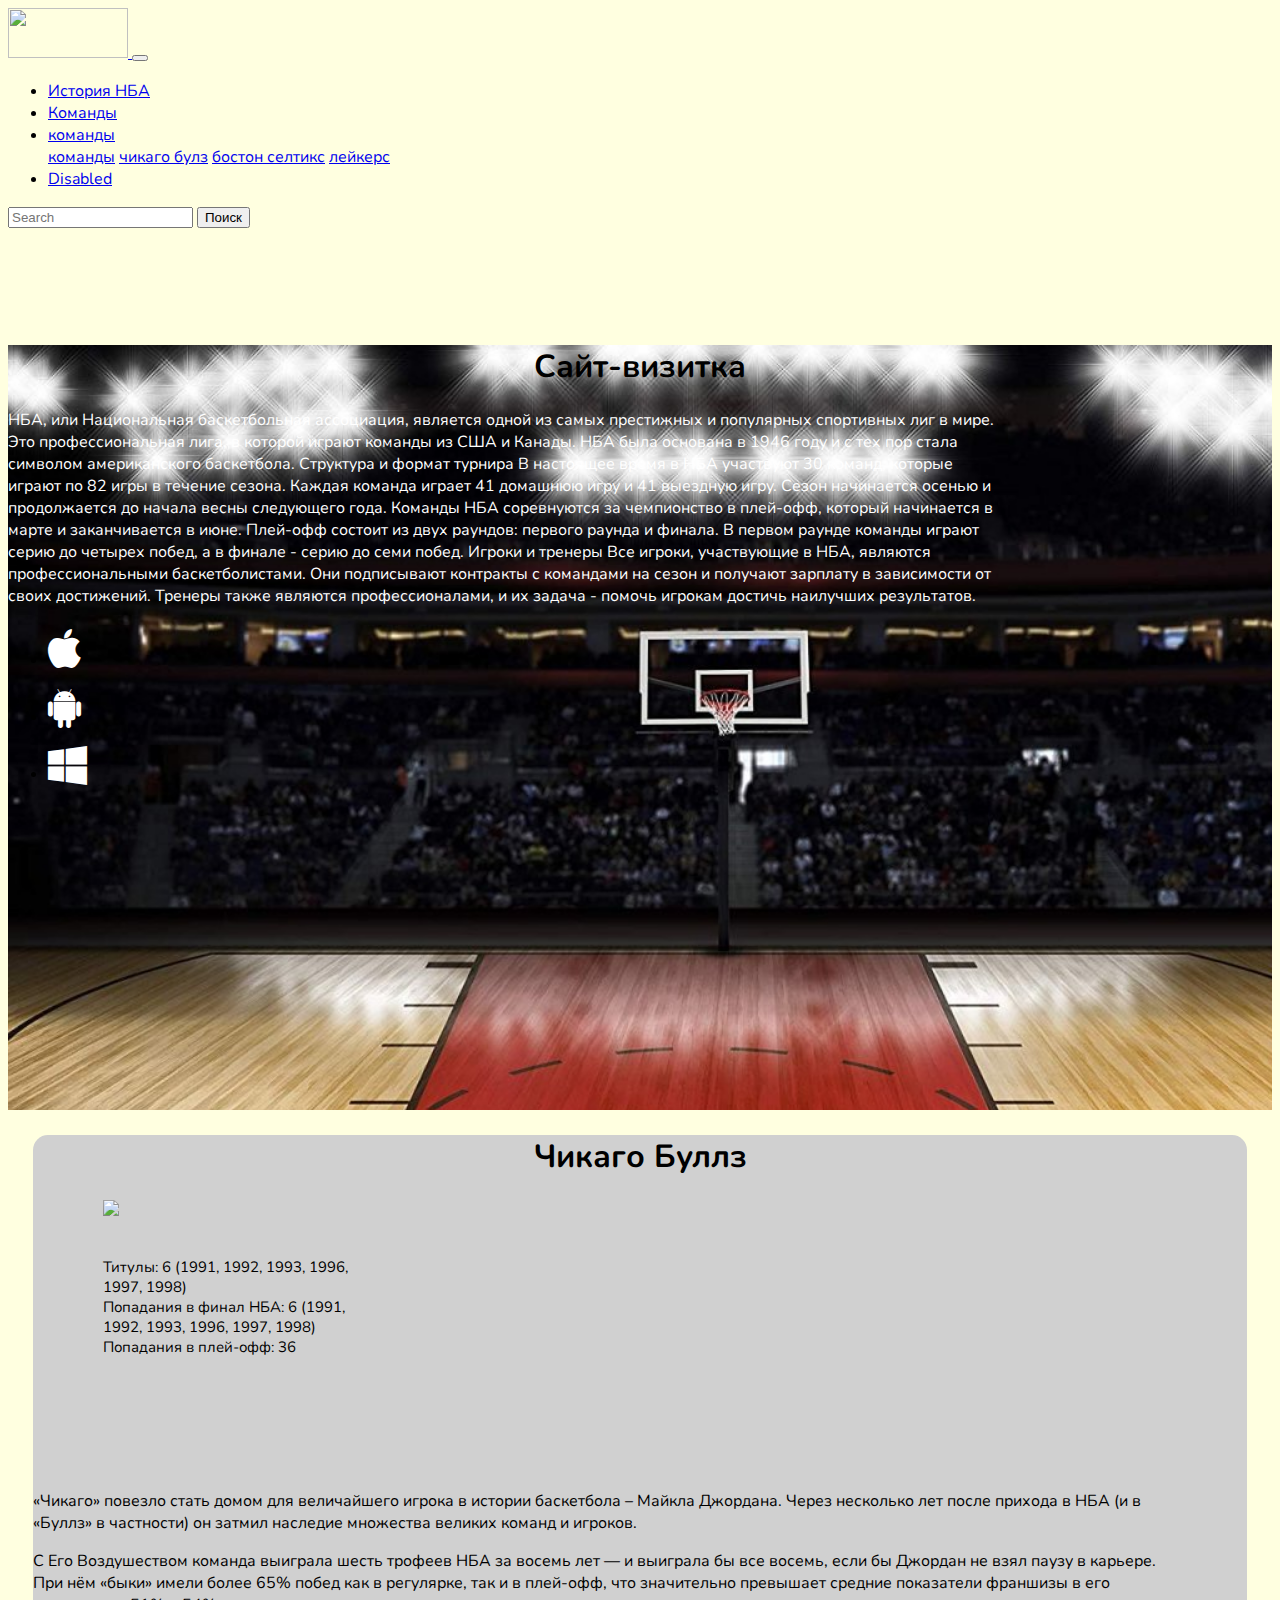
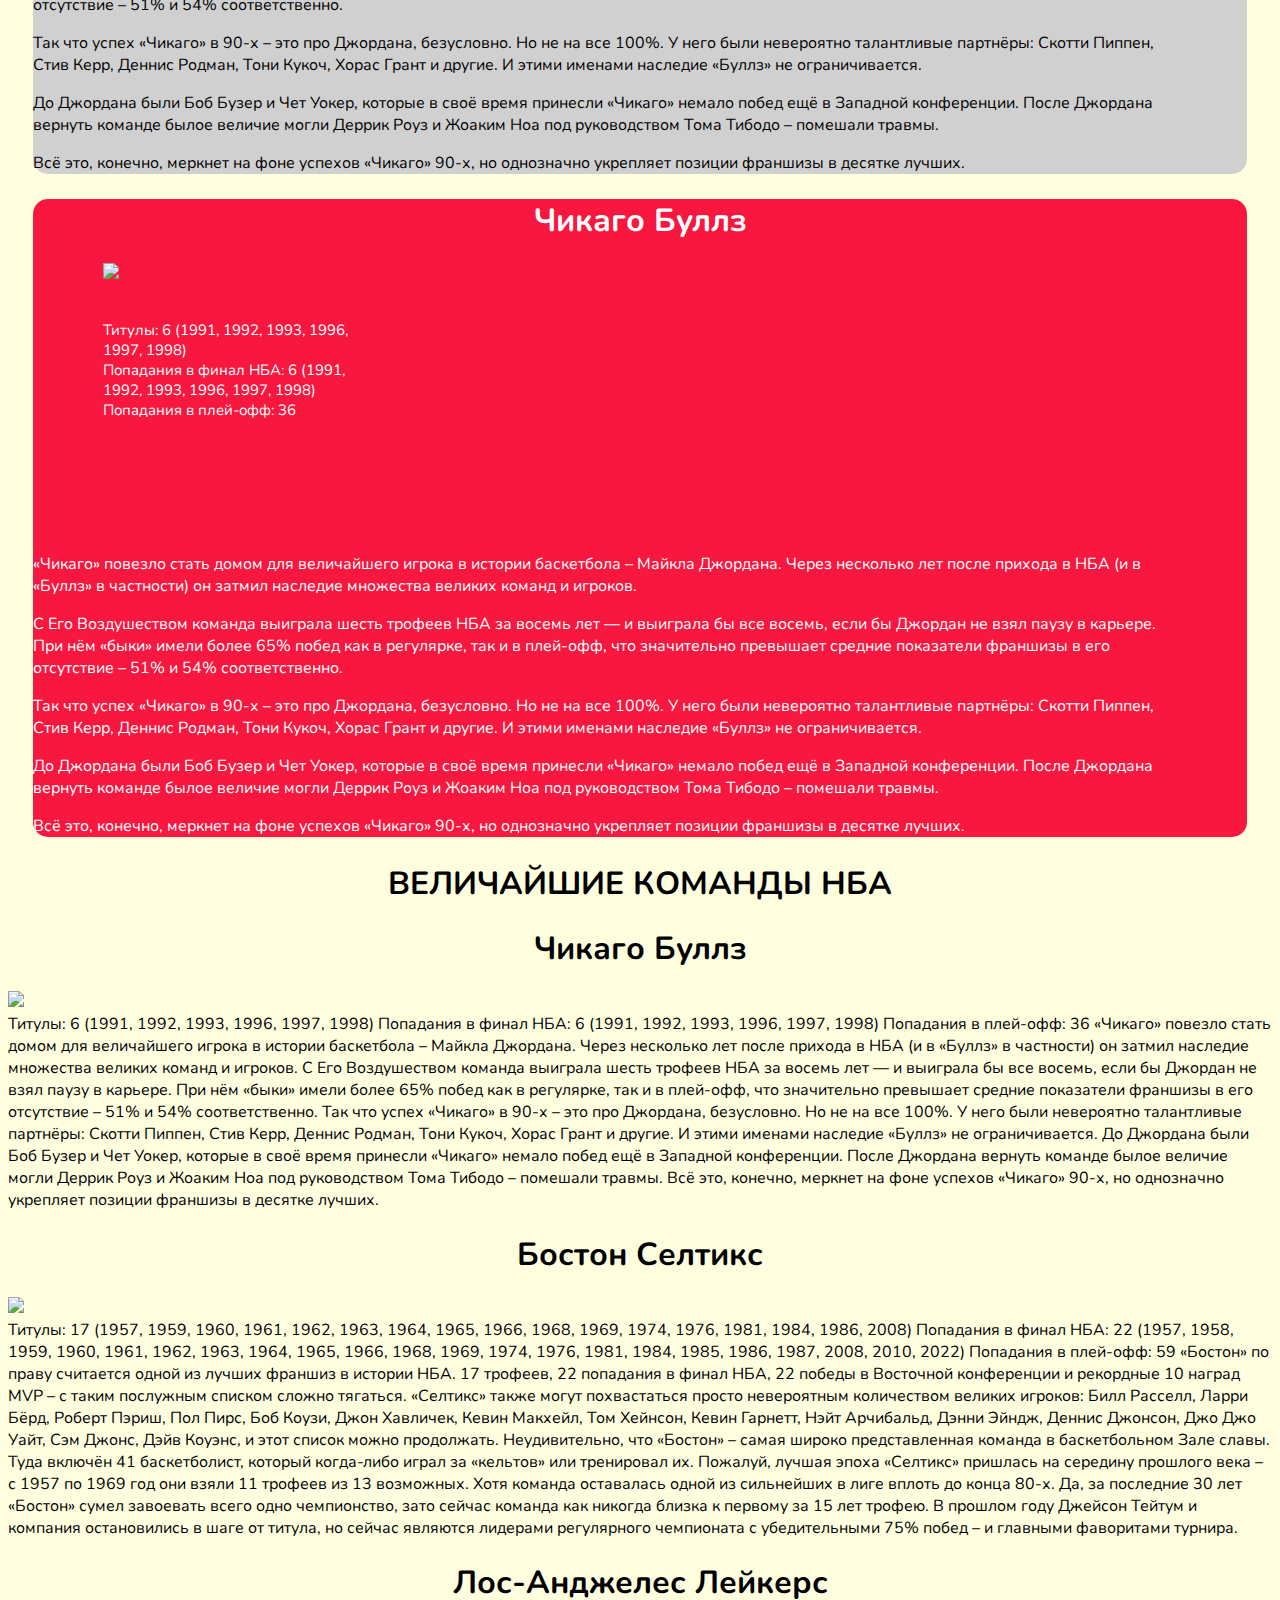
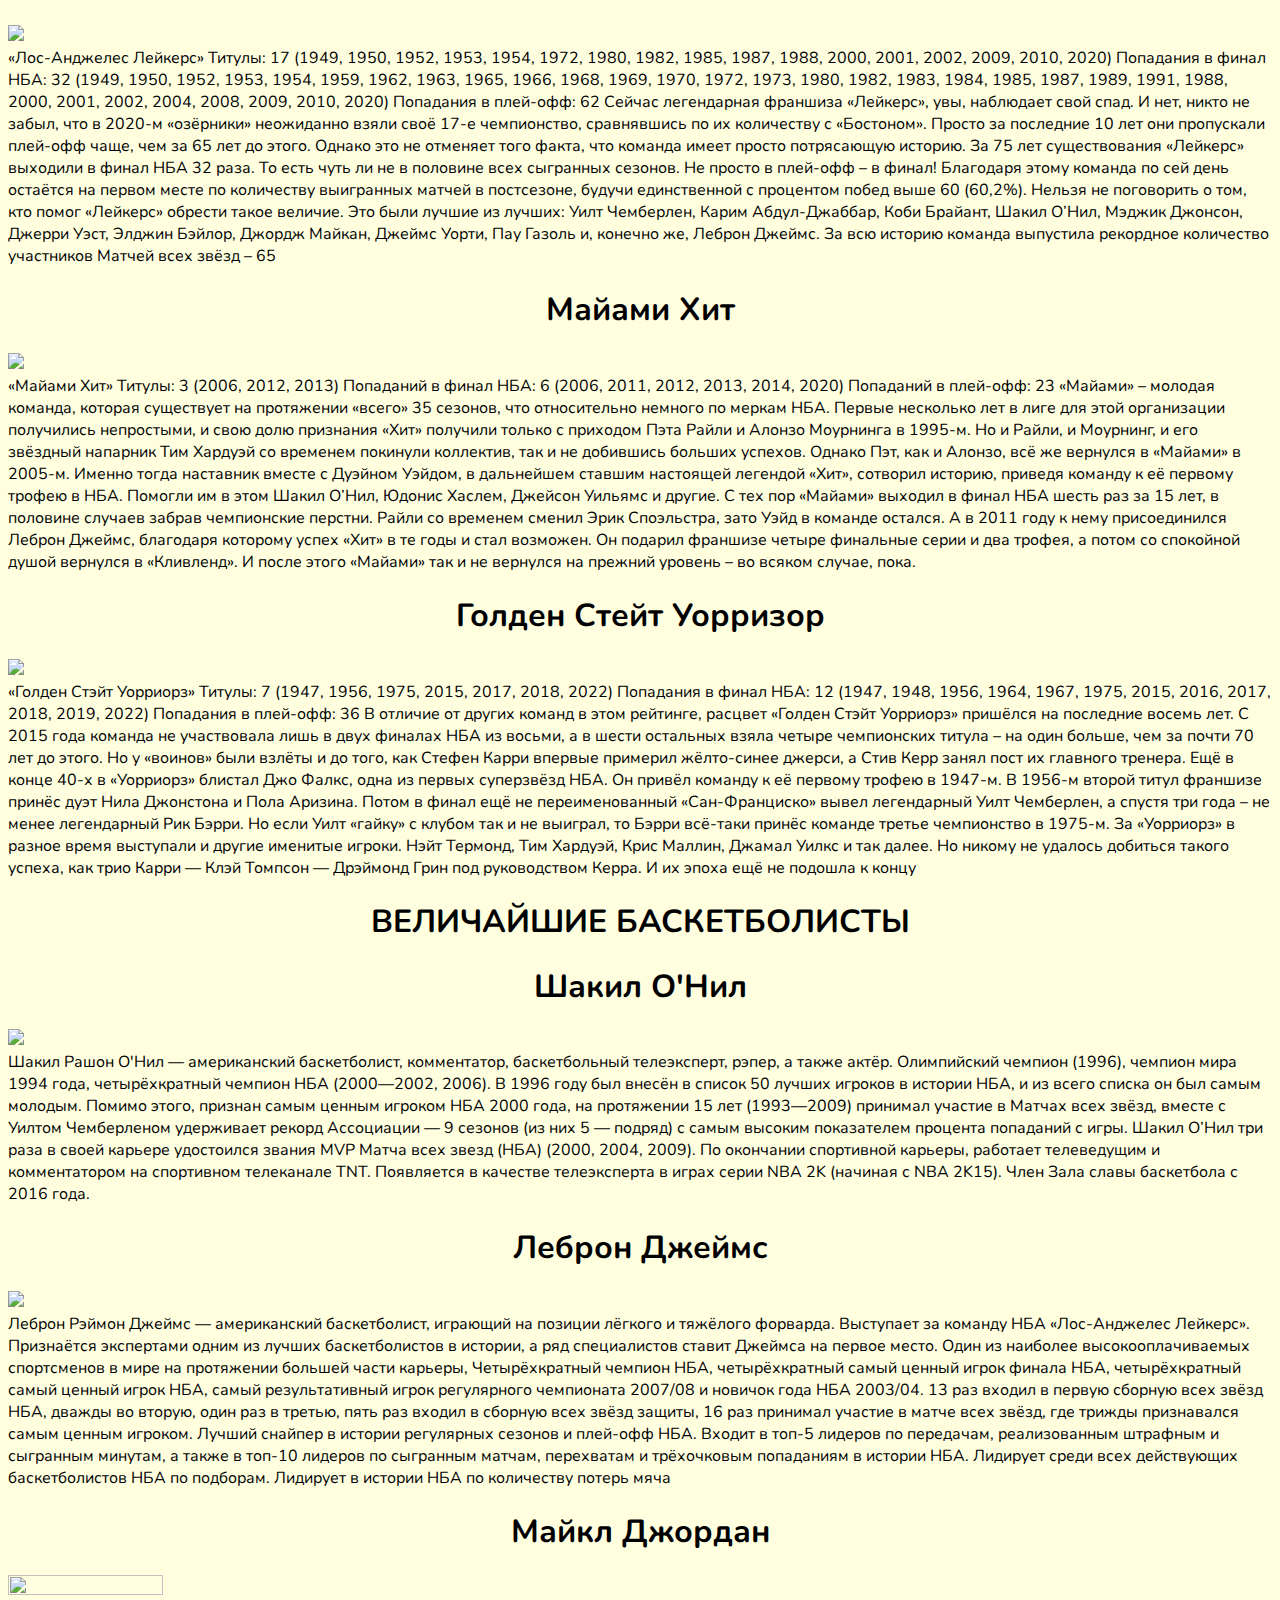
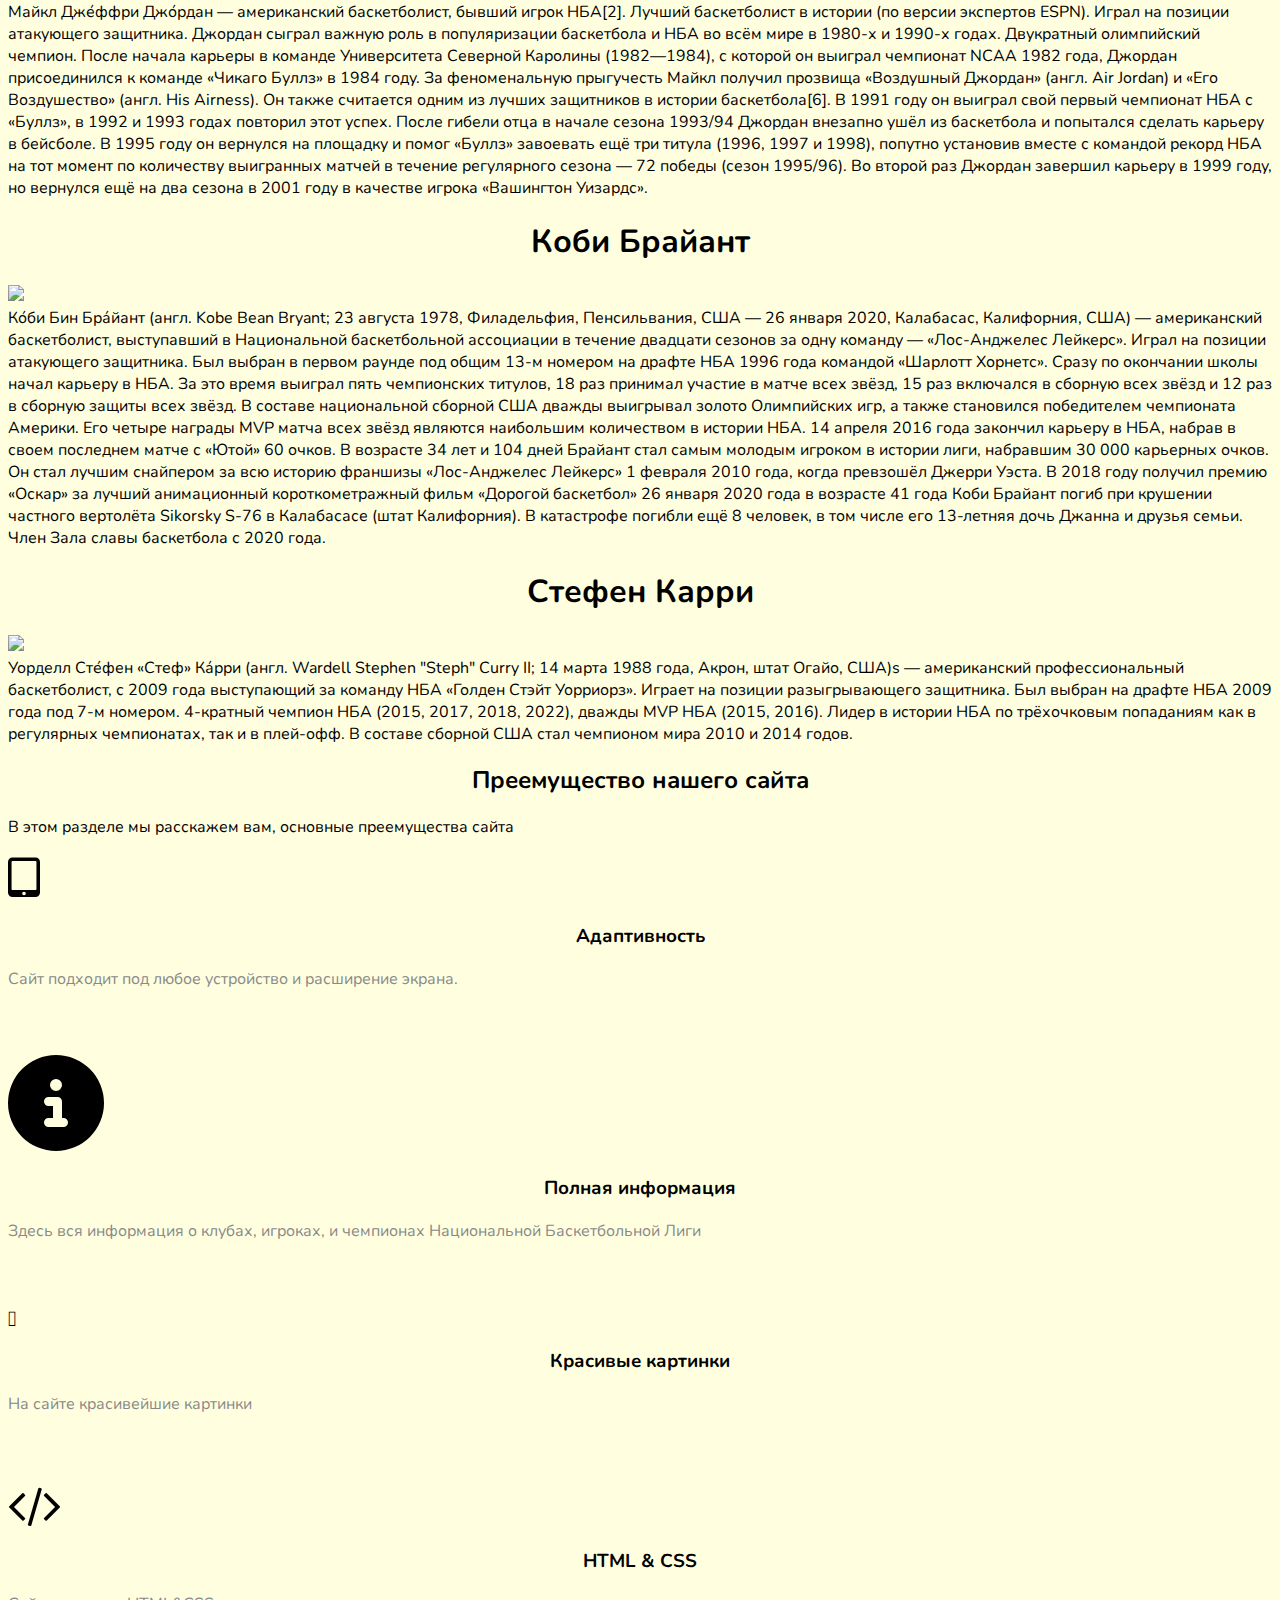
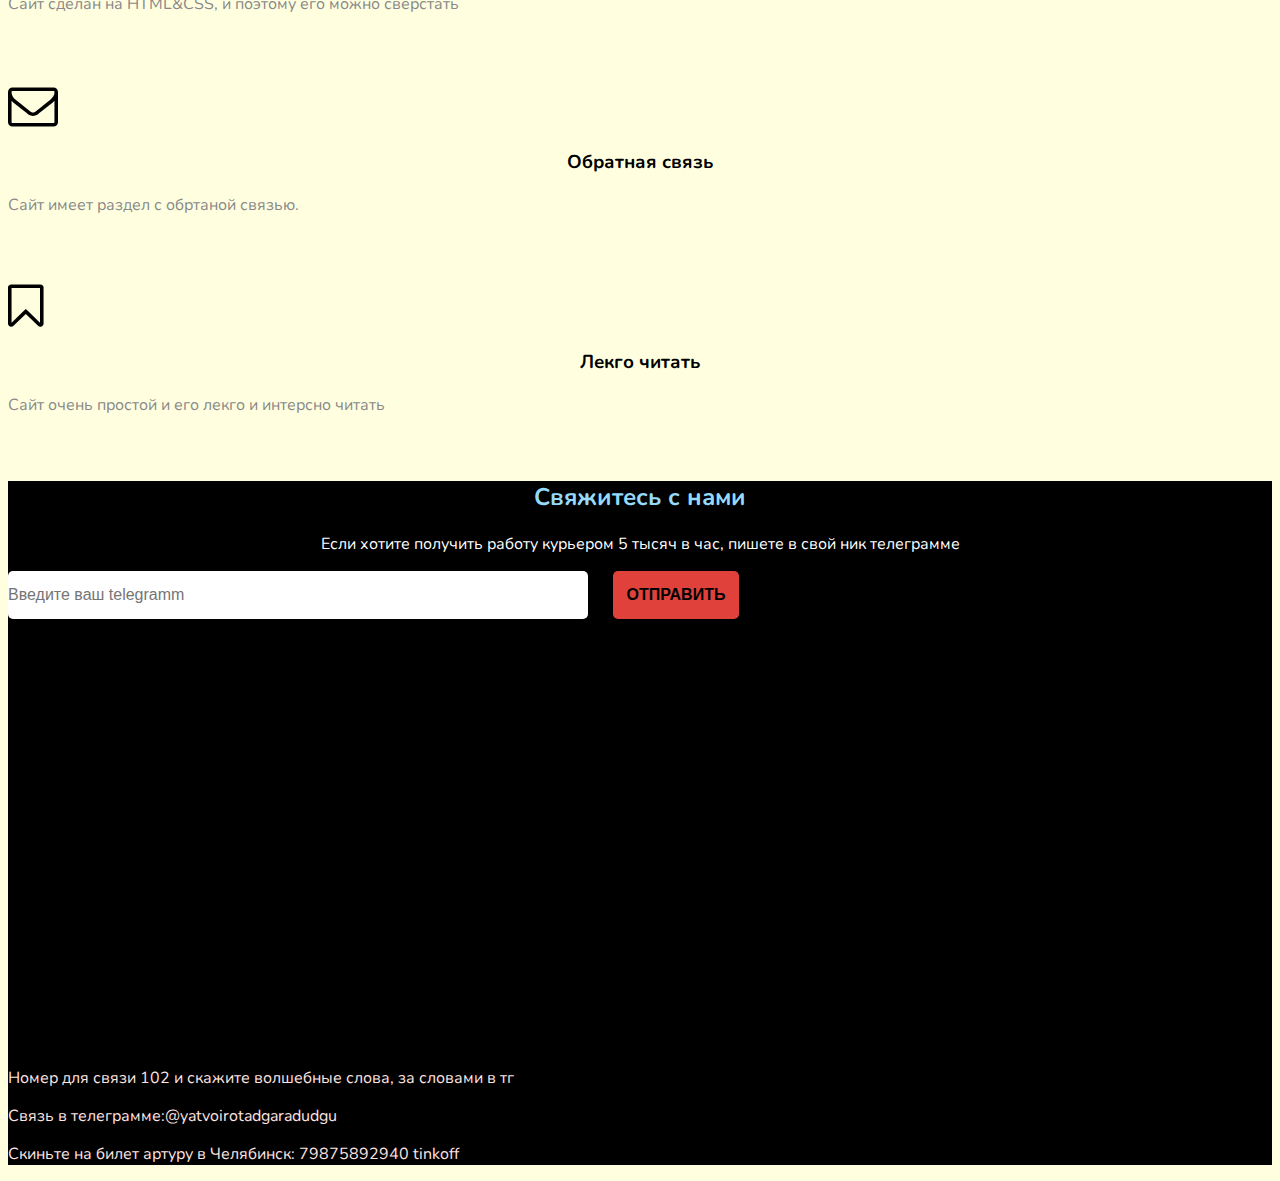
==== commit 692de759: "Add files via upload" ====
--- a/index.html
+++ b/index.html
@@ -5,6 +5,13 @@
    <meta name="viewport" content="width=device-width, initial-scale=1">
    <title></title>
 
+    <script src="https://code.jquery.com/jquery-2.2.4.min.js"></script>
+    
+
+    <script src="https://code.jquery.com/jquery-3.5.1.slim.min.js" integrity="sha384-DfXdz2htPH0lsSSs5nCTpuj/zy4C+OGpamoFU5WgosN9vkFo+0A2rbxv1p2kyZiVz" crossorigin="anonymous"></script>
+    <script src="https://cdn.jsdelivr.net/npm/popper.js@1.16.1/dist/umd/popper.min.js" integrity="sha384-9/reFTGAW83EW2RDu89cUlYKTtuHLA2uYNzkQnaoPSMGhpDBVxlZXum8OV5T0nLc" crossorigin="anonymous" ></script>
+
+
    <!-- Google Fonts -->
    <link rel="preconnect" href="https://fonts.googleapis.com">
    <link rel="preconnect" href="https://fonts.gstatic.com" crossorigin>
@@ -12,7 +19,7 @@
 
 
    <!-- Bootstrap -->
-   <link rel="stylesheet" href="https://cdn.jsdelivr.net/npm/bootstrap@4.6.2/dist/css/bootstrap.min.css" integrity="sha384-xOolHFLEh07PJGoPkLv1IbcEPTNtaed2xpHsD9ESMhqIYd0nLMwNLD69Npy4HI+N" crossorigin="anonymous">
+   <link rel="stylesheet" href="https://cdn.jsdelivr.net/npm/bootstrap@4.6.2/dist/css/bootstrap.min.css" integrity="sha384-xOolHFLEh07PJGoPkLv1IbcEPTNtaed2xpHsD9ESMhqIYd0nLMwNLD69Npy4HI+N" crossorigin="anonymous"> 
    <script src="https://cdn.jsdelivr.net/npm/bootstrap@4.6.2/dist/js/bootstrap.bundle.min.js" integrity="sha384-Fy6S3B9q64WdZWQUiU+q4/2Lc9npb8tCaSX9FK7E8HnRr0Jz8D6OP9dO5Vg3Q9ct" crossorigin="anonymous"></script>
 
    <link rel="stylesheet" href="https://maxcdn.bootstrapcdn.com/font-awesome/4.7.0/css/font-awesome.min.css">
@@ -25,58 +32,11 @@
 
    <link rel="stylesheet" type="text/css" href="animate.css">
 
+   
 </head>
 <body>
-    <!-- <nav class="navbar navbar-expand-sm">
-
-            <div class="ml-3">
-                <img src="https://irecommend.ru/sites/default/files/product-images/401476/aRmUsKvDddkOFhFPJFcvw.jpg" width="50" height="50" class="d-inline-block align-top" alt="">
-            </div>
-            
-            <div class="collapse navbar-collapse" id="IDofMENU">
-                
-                <ul class="navbar-nav m-1 text-white">
-
-                    <li class="nav-item mx-3">
-                        <a class="nav-link" href="#">Главная</a>
-                    </li>       
-                        
-                    <li class="nav-item dropdown mx-3">
-                        <a class="nav-link dropdown-toggle" href="#" id="navbar-Dropdown" role="button" data-toggle="dropdown">Меню</a>
-                        <div class="dropdown-menu">
-                            <a class="dropdown-item" href="#cards">Вок</a>
-                            <div class="dropdown-divider"></div>
-                            <a class="dropdown-item" href="#">Бургеры</a>
-                            <a class="dropdown-item" href="#">Роллы</a>
-                            <a class="dropdown-item" href="#">Гёдза</a>
-                            <a class="dropdown-item" href="#">Супы</a>
-                            <a class="dropdown-item" href="#">Салаты</a>
-                            <a class="dropdown-item" href="#">Десерты</a>
-                            <a class="dropdown-item" href="#">Прохладительные напитки</a>
-                            <a class="dropdown-item" href="#">Горячие напитки</a>
-                            <a class="dropdown-item" href="#">Газированные напитки</a>
-                        </div>
-                    </li>
-
-                    <li class="nav-item mx-3">
-                        <a class="nav-link" href="bebebe.html">Адреса</a>
-                    </li>
-
-                    <li class="nav-item mx-3">
-                        <a class="nav-link" href="#">O доставке</a>
-                    </li>
-
-                </ul>
-
-            </div>
-
-            <button class="navbar-toggler" type="button" data-toggle="collapse" data-target="IDofMENU" aria-controls="IDofMENU" aria-expended="false" aria-label="Toggle navigation">
-                <span class="navbar-toggler-icon"></span>
-            </button>
-                                                      
-        </nav> -->
-    
-    <nav class="navbar navbar-expand-xl navbar-light bg-light">
+
+     <nav class="navbar navbar-expand-xl navbar-light bg-light">
         <div class="container">
             <a class="navbar-brand" href="#">
                 <img src="https://tvou-voleyball.ru/wp-content/uploads/2021/02/3_shkolnyj-1200x685.png" width="120px" height="50px">
@@ -96,7 +56,6 @@
                         <a class="nav-link dropdown-toggle" href="#" id="navbar-Dropdown" role="button" data-toggle="dropdown">команды</a>
                         <div class="dropdown-menu">
                             <a class="dropdown-item" href="#">команды</a>
-                            <div class="dropdown-divider"></div>
                             <a class="dropdown-item" href="#">чикаго булз</a>
                             <a class="dropdown-item" href="#">бостон селтикс</a>
                             <a class="dropdown-item" href="#">лейкерс</a>
@@ -111,58 +70,27 @@
                 </form>
             </div>
         </div>
-    </nav>
-
-<!-- <nav class="navbar navbar-expand-lg navbar-light bg-light">
-  <div class="container-fluid">
-    <a class="navbar-brand" href="#">Панель навигации</a>
-    <button class="navbar-toggler" type="button" data-bs-toggle="collapse" data-bs-target="#navbarNavDropdown" aria-controls="navbarNavDropdown" aria-expanded="false" aria-label="Переключатель навигации">
-      <span class="navbar-toggler-icon"></span>
-    </button>
-    <div class="collapse navbar-collapse" id="navbarNavDropdown">
-      <ul class="navbar-nav">
-        <li class="nav-item">
-          <a class="nav-link active" aria-current="page" href="#">Главная</a>
-        </li>
-        <li class="nav-item">
-          <a class="nav-link" href="#">Рекомендуемые</a>
-        </li>
-        <li class="nav-item">
-          <a class="nav-link" href="#">Цена</a>
-        </li>
-        <li class="nav-item dropdown">
-          <a class="nav-link dropdown-toggle" href="#" id="navbarDropdownMenuLink" role="button" data-bs-toggle="dropdown" aria-expanded="false">
-            Выпадающий список ссылкой
-          </a>
-          <ul class="dropdown-menu" aria-labelledby="navbarDropdownMenuLink">
-            <li><a class="dropdown-item" href="#">Действие</a></li>
-            <li><a class="dropdown-item" href="#">Другое действие</a></li>
-            <li><a class="dropdown-item" href="#">Что-то еще здесь</a></li>
-          </ul>
-        </li>
-      </ul>
-    </div>
-  </div>
-</nav> -->
+    </nav> 
 
 <header id="header" class="header">
 		<div class="container"> 
 			<div class="row">
 				<div class="col-lg-6">
 				 	<div class="offer animated fadeInLeft">
-                        <h1 class="offer__title"> 
+                        <h1 class="offer___vizitka"> 
                             Сайт-визитка
                         </h1>
                     </div>  
                     <div class="offer__intro">
-                    	История НБА
                     </div> 
                     <div class="col-lg-10">
                     <p class="offer__text">
-                        Национальная баскетбольная ассоциация (NBA) - профессиональная баскетбольная лига в Северной Америке, состоящая из 30 команд (29 в Соединенных Штатах и 1 в Канаде). Это одна из главных профессиональных спортивных лиг в Соединенных Штатах и Канаде и считается главной профессиональной баскетбольной лигой в мире.
-                        Лига была основана в Нью-Йорке 6 июня 1946 года как Баскетбольная ассоциация Америки (BAA). 3 августа 1949 года она сменила название на Национальную баскетбольную ассоциацию после слияния с конкурирующей Национальной баскетбольной лигой (НБЛ). В 1976 году НБА и Американская баскетбольная ассоциация (ABA) объединились, добавив к НБА четыре франшизы. Регулярный сезон НБА длится с октября по апрель, каждая команда проводит 82 матча. Плей-офф турнира лиги продлится до июня. По состоянию на 2020 год игроки НБА являются самыми высокооплачиваемыми спортсменами в мире по среднегодовой зарплате на игрока.
-                        НБА является активным членом организации USA Basketball (USAB), которая признана ФИБА (Международная федерация баскетбола) национальным руководящим органом по баскетболу в Соединенных Штатах. Несколько международных офисов лиги, а также офисы отдельных команд находятся в ее головных офисах в центре Манхэттена, в то время как ее студии NBA Entertainment и NBA TV находятся в офисах, расположенных в Секокусе, Нью-Джерси. В Северной Америке НБА является третьей по богатству профессиональной спортивной лигой после Национальной футбольной лиги (НФЛ) и Высшей лиги бейсбола (МЛБ) по доходам и входит в четверку лучших в мире.
-                        Бостон Селтикс и Лос-Анджелес Лейкерс сыграли вничью в большинстве чемпионатов НБА - по 17 у каждого. Действующими чемпионами лиги являются "Денвер Наггетс", обыгравшие "Майами Хит" в финале НБА 2023 года.
+                        НБА, или Национальная баскетбольная ассоциация, является одной из самых престижных и популярных спортивных лиг в мире. Это профессиональная лига, в которой играют команды из США и Канады. НБА была основана в 1946 году и с тех пор стала символом американского баскетбола.
+                        Структура и формат турнира
+                        В настоящее время в НБА участвуют 30 команд, которые играют по 82 игры в течение сезона. Каждая команда играет 41 домашнюю игру и 41 выездную игру. Сезон начинается осенью и продолжается до начала весны следующего года.
+                        Команды НБА соревнуются за чемпионство в плей-офф, который начинается в марте и заканчивается в июне. Плей-офф состоит из двух раундов: первого раунда и финала. В первом раунде команды играют серию до четырех побед, а в финале - серию до семи побед.
+                        Игроки и тренеры
+                        Все игроки, участвующие в НБА, являются профессиональными баскетболистами. Они подписывают контракты с командами на сезон и получают зарплату в зависимости от своих достижений. Тренеры также являются профессионалами, и их задача - помочь игрокам достичь наилучших результатов.
                     </p> 
                     <ul class="icons d-flex">
                         <li class="icons__item">
@@ -185,17 +113,98 @@
 			</div>
 		</div>
 	</header>
+
+     <div class="container">
+            <div class="player_info">
+                <div class="row justify-content-center">
+                    <div class="player_title">
+                        <h1>Чикаго Буллз</h1>
+                    </div>
+                </div>
+
+                <div class="row">
+                    <div class="col-sm-4">
+                        <div class="player_pic">
+                            <img src="https://img.championat.com/team/logo/15511762511292865625.png">
+                            <div class="player_achievments">
+                                Титулы: 6 (1991, 1992, 1993, 1996, 1997, 1998)
+                                <br>
+                                Попадания в финал НБА: 6 (1991, 1992, 1993, 1996, 1997, 1998)
+                                <br>
+                                Попадания в плей-офф: 36
+                                <br>
+                            </div>
+                        </div>
+                    </div>
+                    <div class="col-sm-8">
+                        <div class="player_bio">
+                            <p>«Чикаго» повезло стать домом для величайшего игрока в истории баскетбола – Майкла Джордана. Через несколько лет после прихода в НБА (и в «Буллз» в частности) он затмил наследие множества великих команд и игроков.</p> 
+
+                            <p>С Его Воздушеством команда выиграла шесть трофеев НБА за восемь лет — и выиграла бы все восемь, если бы Джордан не взял паузу в карьере. При нём «быки» имели более 65% побед как в регулярке, так и в плей-офф, что значительно превышает средние показатели франшизы в его отсутствие – 51% и 54% соответственно.</p>
+
+                            <p>Так что успех «Чикаго» в 90-х – это про Джордана, безусловно. Но не на все 100%. У него были невероятно талантливые партнёры: Скотти Пиппен, Стив Керр, Деннис Родман, Тони Кукоч, Хорас Грант и другие. И этими именами наследие «Буллз» не ограничивается.</p>
+
+                            <p>До Джордана были Боб Бузер и Чет Уокер, которые в своё время принесли «Чикаго» немало побед ещё в Западной конференции. После Джордана вернуть команде былое величие могли Деррик Роуз и Жоаким Ноа под руководством Тома Тибодо – помешали травмы.</p>
+
+                            <p>Всё это, конечно, меркнет на фоне успехов «Чикаго» 90-х, но однозначно укрепляет позиции франшизы в десятке лучших.</p>
+                        </div>
+                    </div>
+                </div>
+        </div>
+
+            <div class="player_info" id="chicago_bulls">
+                <div class="row justify-content-center">
+                    <div class="player_title">
+                        <h1>Чикаго Буллз</h1>
+                    </div>
+                </div>
+
+                <div class="row">
+                    <div class="col-sm-4">
+                        <div class="player_pic">
+                            <img src="https://img.championat.com/team/logo/15511762511292865625.png">
+                            <div class="player_achievments">
+                                Титулы: 6 (1991, 1992, 1993, 1996, 1997, 1998)
+                                <br>
+                                Попадания в финал НБА: 6 (1991, 1992, 1993, 1996, 1997, 1998)
+                                <br>
+                                Попадания в плей-офф: 36
+                                <br>
+                            </div>
+                        </div>
+                    </div>
+                    <div class="col-sm-8">
+                        <div class="player_bio">
+                            <p>«Чикаго» повезло стать домом для величайшего игрока в истории баскетбола – Майкла Джордана. Через несколько лет после прихода в НБА (и в «Буллз» в частности) он затмил наследие множества великих команд и игроков.</p> 
+
+                            <p>С Его Воздушеством команда выиграла шесть трофеев НБА за восемь лет — и выиграла бы все восемь, если бы Джордан не взял паузу в карьере. При нём «быки» имели более 65% побед как в регулярке, так и в плей-офф, что значительно превышает средние показатели франшизы в его отсутствие – 51% и 54% соответственно.</p>
+
+                            <p>Так что успех «Чикаго» в 90-х – это про Джордана, безусловно. Но не на все 100%. У него были невероятно талантливые партнёры: Скотти Пиппен, Стив Керр, Деннис Родман, Тони Кукоч, Хорас Грант и другие. И этими именами наследие «Буллз» не ограничивается.</p>
+
+                            <p>До Джордана были Боб Бузер и Чет Уокер, которые в своё время принесли «Чикаго» немало побед ещё в Западной конференции. После Джордана вернуть команде былое величие могли Деррик Роуз и Жоаким Ноа под руководством Тома Тибодо – помешали травмы.</p>
+
+                            <p>Всё это, конечно, меркнет на фоне успехов «Чикаго» 90-х, но однозначно укрепляет позиции франшизы в десятке лучших.</p>
+                        </div>
+                    </div>
+                </div>
+        </div>
+
+
 <header>
+
+ 
     <div class="container">
   
-        <div class="row">
-            <div> 
-                <div class="animated tada">
-                    <h1>ВЕЛИЧАЙШИЕ КОМАНДЫ НБА</h1>
-                </div>
-            </div>
-        </div>
-         <h1>Чикаго Буллз</h1>
+        <div class="igroki animated tada"> 
+            <h1>ВЕЛИЧАЙШИЕ КОМАНДЫ НБА</h1>
+        </div>
+
+
+        </div>
+
+        <div class="igroki">
+            <h1>Чикаго Буллз</h1>
+        </div> 
             <img src="https://img.championat.com/team/logo/15511762511292865625.png">
         <div class="row">
             <div class="col-lg-10">
@@ -207,7 +216,10 @@
                 До Джордана были Боб Бузер и Чет Уокер, которые в своё время принесли «Чикаго» немало побед ещё в Западной конференции. После Джордана вернуть команде былое величие могли Деррик Роуз и Жоаким Ноа под руководством Тома Тибодо – помешали травмы. Всё это, конечно, меркнет на фоне успехов «Чикаго» 90-х, но однозначно укрепляет позиции франшизы в десятке лучших.
             </div>
         </div>
-                <h1>Бостон Селтикс</h1>
+
+        <div class="igroki">
+            <h1>Бостон Селтикс</h1>
+        </div>
                     <img src="https://img.championat.com/team/logo/1551176006728367109.png">
         <div class="row">
             <div class="col-lg-10">
@@ -219,7 +231,10 @@
                     Пожалуй, лучшая эпоха «Селтикс» пришлась на середину прошлого века – с 1957 по 1969 год они взяли 11 трофеев из 13 возможных. Хотя команда оставалась одной из сильнейших в лиге вплоть до конца 80-х. Да, за последние 30 лет «Бостон» сумел завоевать всего одно чемпионство, зато сейчас команда как никогда близка к первому за 15 лет трофею. В прошлом году Джейсон Тейтум и компания остановились в шаге от титула, но сейчас являются лидерами регулярного чемпионата с убедительными 75% побед – и главными фаворитами турнира.
             </div>
         </div>
+
+        <div class="igroki">
          <h1>Лос-Анджелес Лейкерс</h1>
+        </div>
             <img src="https://img.championat.com/team/logo/15511761121433763384.png">
          <div class="row">
             
@@ -233,7 +248,9 @@
                 Нельзя не поговорить о том, кто помог «Лейкерс» обрести такое величие. Это были лучшие из лучших: Уилт Чемберлен, Карим Абдул-Джаббар, Коби Брайант, Шакил О’Нил, Мэджик Джонсон, Джерри Уэст, Элджин Бэйлор, Джордж Майкан, Джеймс Уорти, Пау Газоль и, конечно же, Леброн Джеймс. За всю историю команда выпустила рекордное количество участников Матчей всех звёзд – 65
             </div>
          </div>
+        <div class="igroki">
          <h1>Майами Хит</h1>
+        </div>
             <img src="https://img.championat.com/team/logo/15511761191726583124.png">
          <div class="row">
             <div class="col-lg-10">
@@ -246,7 +263,9 @@
                 С тех пор «Майами» выходил в финал НБА шесть раз за 15 лет, в половине случаев забрав чемпионские перстни. Райли со временем сменил Эрик Споэльстра, зато Уэйд в команде остался. А в 2011 году к нему присоединился Леброн Джеймс, благодаря которому успех «Хит» в те годы и стал возможен. Он подарил франшизе четыре финальные серии и два трофея, а потом со спокойной душой вернулся в «Кливленд». И после этого «Майами» так и не вернулся на прежний уровень – во всяком случае, пока.
             </div>
          </div>
+        <div class="igroki">
          <h1>Голден Стейт Уорризор</h1>
+        </div>
             <img src="https://img.championat.com/team/logo/15511760361894445242.png">
          <div class="row">
             
@@ -262,10 +281,12 @@
          </div>
          <div>
             <div class="animated fadeInUp">
-            <h1>ВЕЛИЧАЙШИЕ БАСКЕТБОЛИСТЫ</h1>
-            </div>
-         </div>
-         <div>
+                <div class="igroki">
+                    <h1>ВЕЛИЧАЙШИЕ БАСКЕТБОЛИСТЫ</h1>
+                </div>
+            </div>
+         </div>
+         <div class="igroki">
             <h1>Шакил О'Нил</h1>
          </div>
          <img src="https://www.peoples.ru/sport/basketball/shaquille_oneal/o'neal_288.jpg" width="35%">
@@ -275,7 +296,7 @@
               Шакил Рашон О'Нил — американский баскетболист, комментатор, баскетбольный телеэксперт, рэпер, а также актёр. Олимпийский чемпион (1996), чемпион мира 1994 года, четырёхкратный чемпион НБА (2000—2002, 2006). В 1996 году был внесён в список 50 лучших игроков в истории НБА, и из всего списка он был самым молодым. Помимо этого, признан самым ценным игроком НБА 2000 года, на протяжении 15 лет (1993—2009) принимал участие в Матчах всех звёзд, вместе с Уилтом Чемберленом удерживает рекорд Ассоциации — 9 сезонов (из них 5 — подряд) с самым высоким показателем процента попаданий с игры. Шакил О’Нил три раза в своей карьере удостоился звания MVP Матча всех звезд (НБА) (2000, 2004, 2009). По окончании спортивной карьеры, работает телеведущим и комментатором на спортивном телеканале TNT. Появляется в качестве телеэксперта в играх серии NBA 2K (начиная с NBA 2K15). Член Зала славы баскетбола с 2016 года.
             </div>
    		</div>
-         <div>
+         <div class="igroki">
             <h1>Леброн Джеймс</h1>
          </div>
          <img src="https://avatars.mds.yandex.net/i?id=bf3999361374705aa3854f985b9b17167d64116c-10576901-images-thumbs&n=13" width="35%">
@@ -286,7 +307,7 @@
                 Четырёхкратный чемпион НБА, четырёхкратный самый ценный игрок финала НБА, четырёхкратный самый ценный игрок НБА, самый результативный игрок регулярного чемпионата 2007/08 и новичок года НБА 2003/04. 13 раз входил в первую сборную всех звёзд НБА, дважды во вторую, один раз в третью, пять раз входил в сборную всех звёзд защиты, 16 раз принимал участие в матче всех звёзд, где трижды признавался самым ценным игроком. Лучший снайпер в истории регулярных сезонов и плей-офф НБА. Входит в топ-5 лидеров по передачам, реализованным штрафным и сыгранным минутам, а также в топ-10 лидеров по сыгранным матчам, перехватам и трёхочковым попаданиям в истории НБА. Лидирует среди всех действующих баскетболистов НБА по подборам. Лидирует в истории НБА по количеству потерь мяча
    			</div>
    		</div>
-         <div>
+         <div class="igroki">
             <h1>Майкл Джордан</h1>
          </div>
          <img src="https://s.yimg.com/ny/api/res/1.2/JQof7axK_5ByjjyW1nrCPw--/YXBwaWQ9aGlnaGxhbmRlcjt3PTEyMDA7aD04NDQ-/https://s.yimg.com/uu/api/res/1.2/pYqp7RoYFmujeQxvanWd8w--~B/aD05MDA7dz0xMjgwO2FwcGlkPXl0YWNoeW9u/https://media.zenfs.com/en/hoops_hype_usa_today_sports_articles_974/3ef0ee2fdbd9decb772357d4c23d89d0" width="35%" height="35%">
@@ -296,7 +317,7 @@
             После начала карьеры в команде Университета Северной Каролины (1982—1984), с которой он выиграл чемпионат NCAA 1982 года, Джордан присоединился к команде «Чикаго Буллз» в 1984 году. За феноменальную прыгучесть Майкл получил прозвища «Воздушный Джордан» (англ. Air Jordan) и «Его Воздушество» (англ. His Airness). Он также считается одним из лучших защитников в истории баскетбола[6]. В 1991 году он выиграл свой первый чемпионат НБА с «Буллз», в 1992 и 1993 годах повторил этот успех. После гибели отца в начале сезона 1993/94 Джордан внезапно ушёл из баскетбола и попытался сделать карьеру в бейсболе. В 1995 году он вернулся на площадку и помог «Буллз» завоевать ещё три титула (1996, 1997 и 1998), попутно установив вместе с командой рекорд НБА на тот момент по количеству выигранных матчей в течение регулярного сезона — 72 победы (сезон 1995/96). Во второй раз Джордан завершил карьеру в 1999 году, но вернулся ещё на два сезона в 2001 году в качестве игрока «Вашингтон Уизардс».
             </div>
          </div>
-         <div>
+         <div class="igroki">
              <h1>Коби Брайант</h1>
          </div>
          <img src="https://allya.ru/wp-content/uploads/2020/04/los-angeles-lakers-guard-kobe-bryant.jpg" width="35%" width="35%">
@@ -309,7 +330,7 @@
              <div>
              <h1></h1>
          </div>
-                <div>
+                <div class="igroki">
                      <h1>Стефен Карри</h1>
                 </div>
                 <img src="https://www.slamdunk.ru/uploads/monthly_2022_06/Stephen-Curry-Golden-State-Warriors.jpg.7346f56ccbb8896f5819c0889ad2a710.jpg" width="35%" width="35%">
@@ -377,10 +398,10 @@
             <i class="fa-solid fa-print"></i>
                <div class="feature__block">
                     <h3 class="feature__title">
-                        Потрясающие иконки
+                        Красивые картинки
                     </h3>
                     <p class="feature__text">
-                        В сайте есть красивейшие иконки  
+                        На сайте красивейшие картинки
                     </p>
                </div>
          </div>
--- a/style.css
+++ b/style.css
@@ -5,23 +5,61 @@
 	
 }
 
-h3{
-    text-align: center;
-}
-H2{
-    text-align: center;
-}
-
-p{
-    text-align: center;
+h1, h2, h3 {
+    text-align: center;
+}
+
+p {
+/*    text-align: center;*/
+}
+
+.player_info {
+    background-color: #D0D0D0;
+    border-radius: 15px;
+    margin: 25px;
+}
+
+.player_title {
+    margin-top: 15px;
+    text-align: center;
+}
+
+.player_pic {
+    width: 250px;
+    height: 250px;
+    margin-right: 40px;
+    margin-left: 70px;
+    margin-top: 15px;
+    margin-bottom: 40px;
+}
+
+.player_achievments {
+    margin-top: 35px;
+    font-size: 15px;
+}
+
+.player_bio {
+    margin-top: 15px;
+    margin-bottom: 20px;
+    margin-right: 60px;
+    font-size: 16px;
+}
+
+#chicago_bulls {
+    background-color: #F8173E;
+    color: white;
 }
 
 .header {
-    background-image: url(32.jpg)  ;
+    background-image: url(7.jpg)  ;
     background-repeat: no-repeat;
     background-size: 1500px ; 
     padding-bottom: 300px;
-    text-shadow: 50px 5px 4px;
+/*    text-shadow: 50px 5px 4px;*/
+}
+
+.igroki {
+    text-align: center;
 }
 
 .menu {
@@ -32,7 +70,7 @@
     margin: 0 57px;
 }
 
-.menu__item a {
+.menu__item {
     font-size:22px;
     font-weight:700;
     color: #000;
@@ -46,6 +84,11 @@
     font-size:32px;
     margin-bottom: 15px;
     color: #FFFFFF;
+}
+
+.offer__vizitka{
+    text-color: #ffffff;
+    text-align: center;
 }
 
 .offer__intro {
@@ -127,6 +170,10 @@
     width: 184px;
     margin: 0 auto;
     text-align: right;
+}
+
+.igroki {
+    text-align: center;
 }
 
 
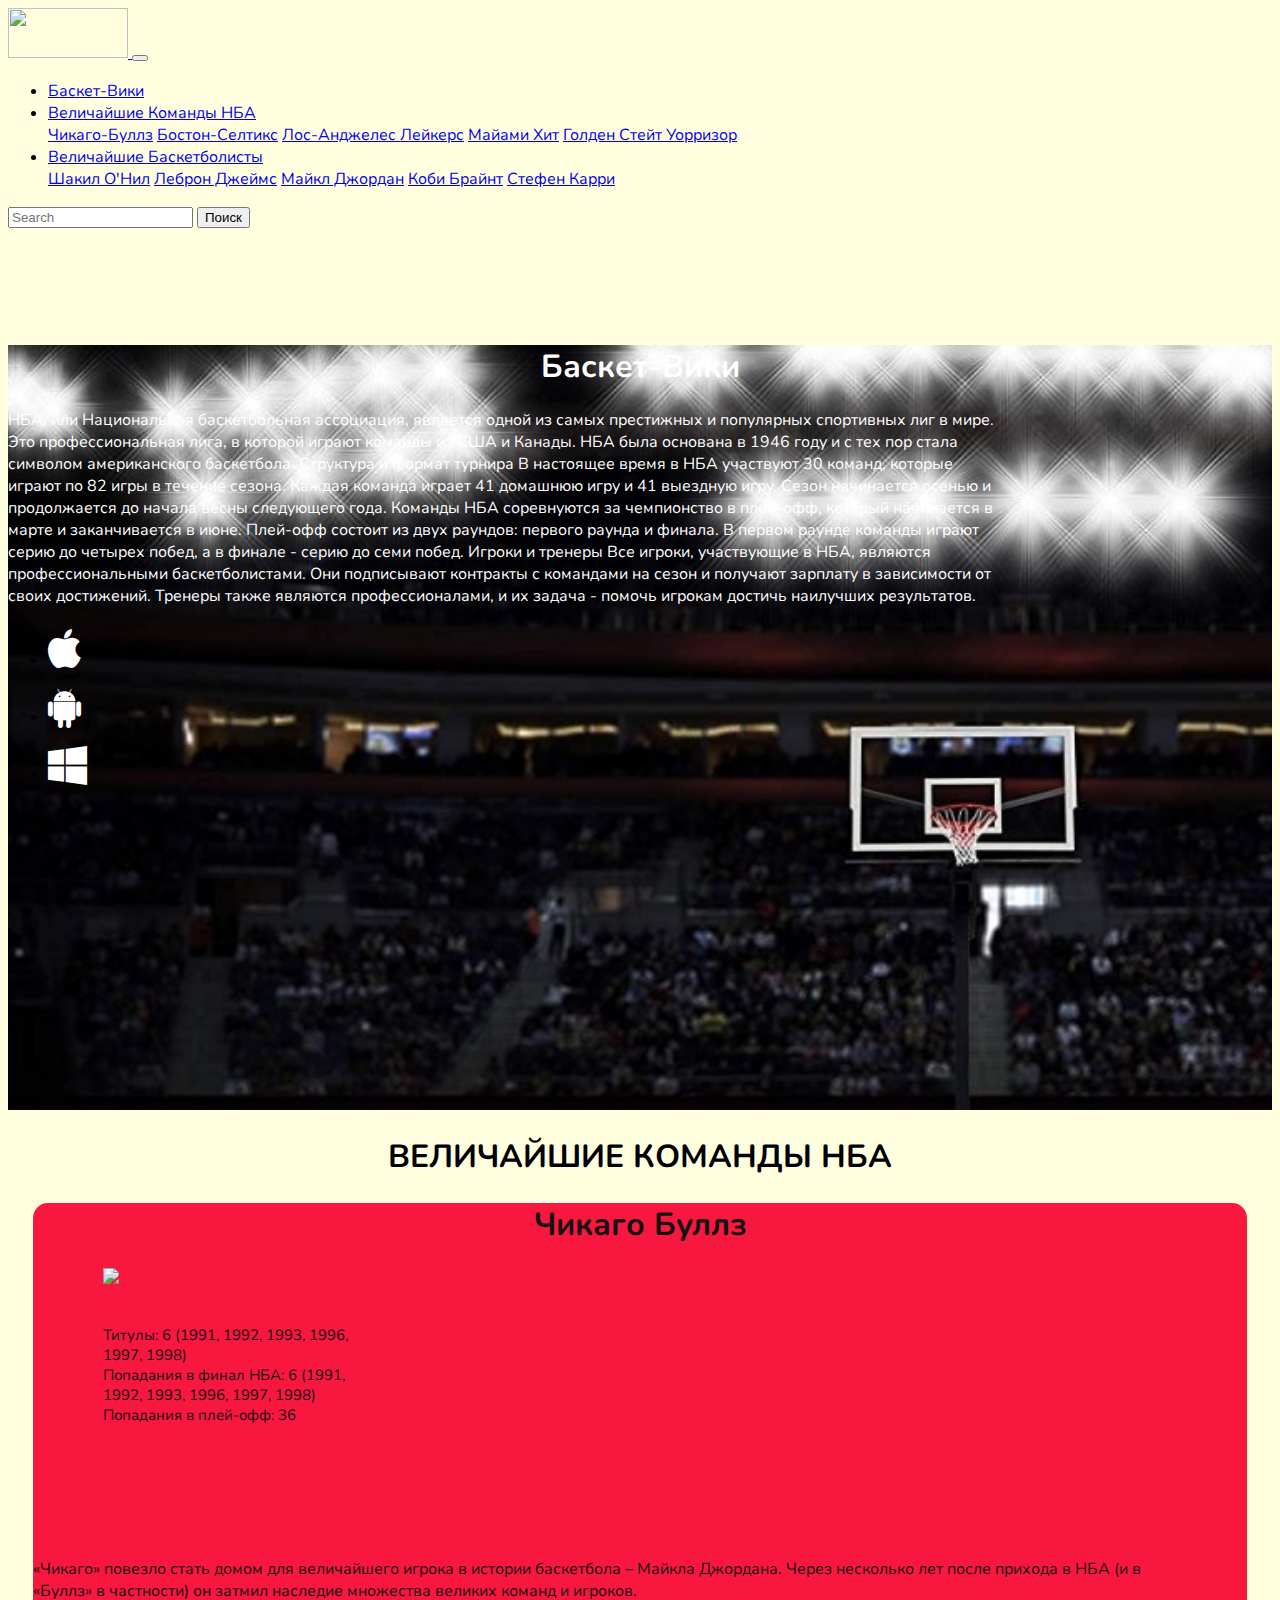
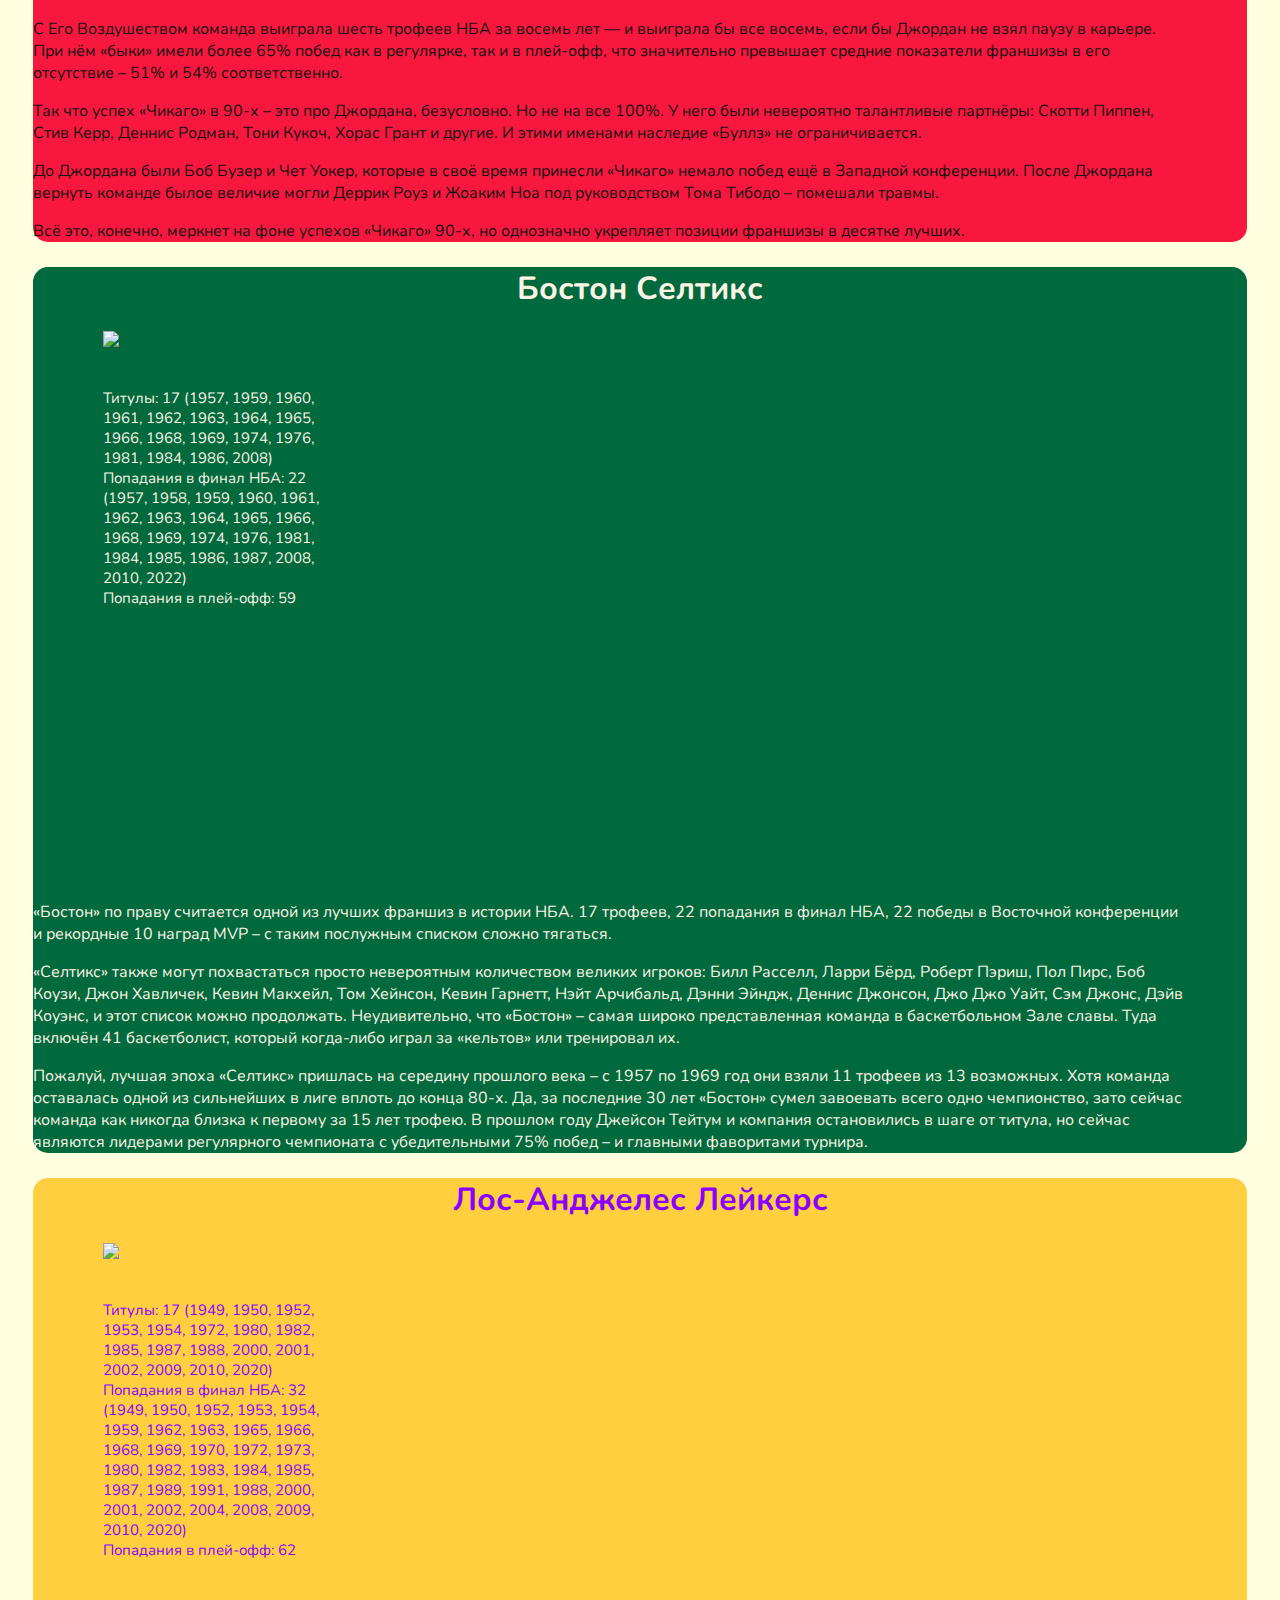
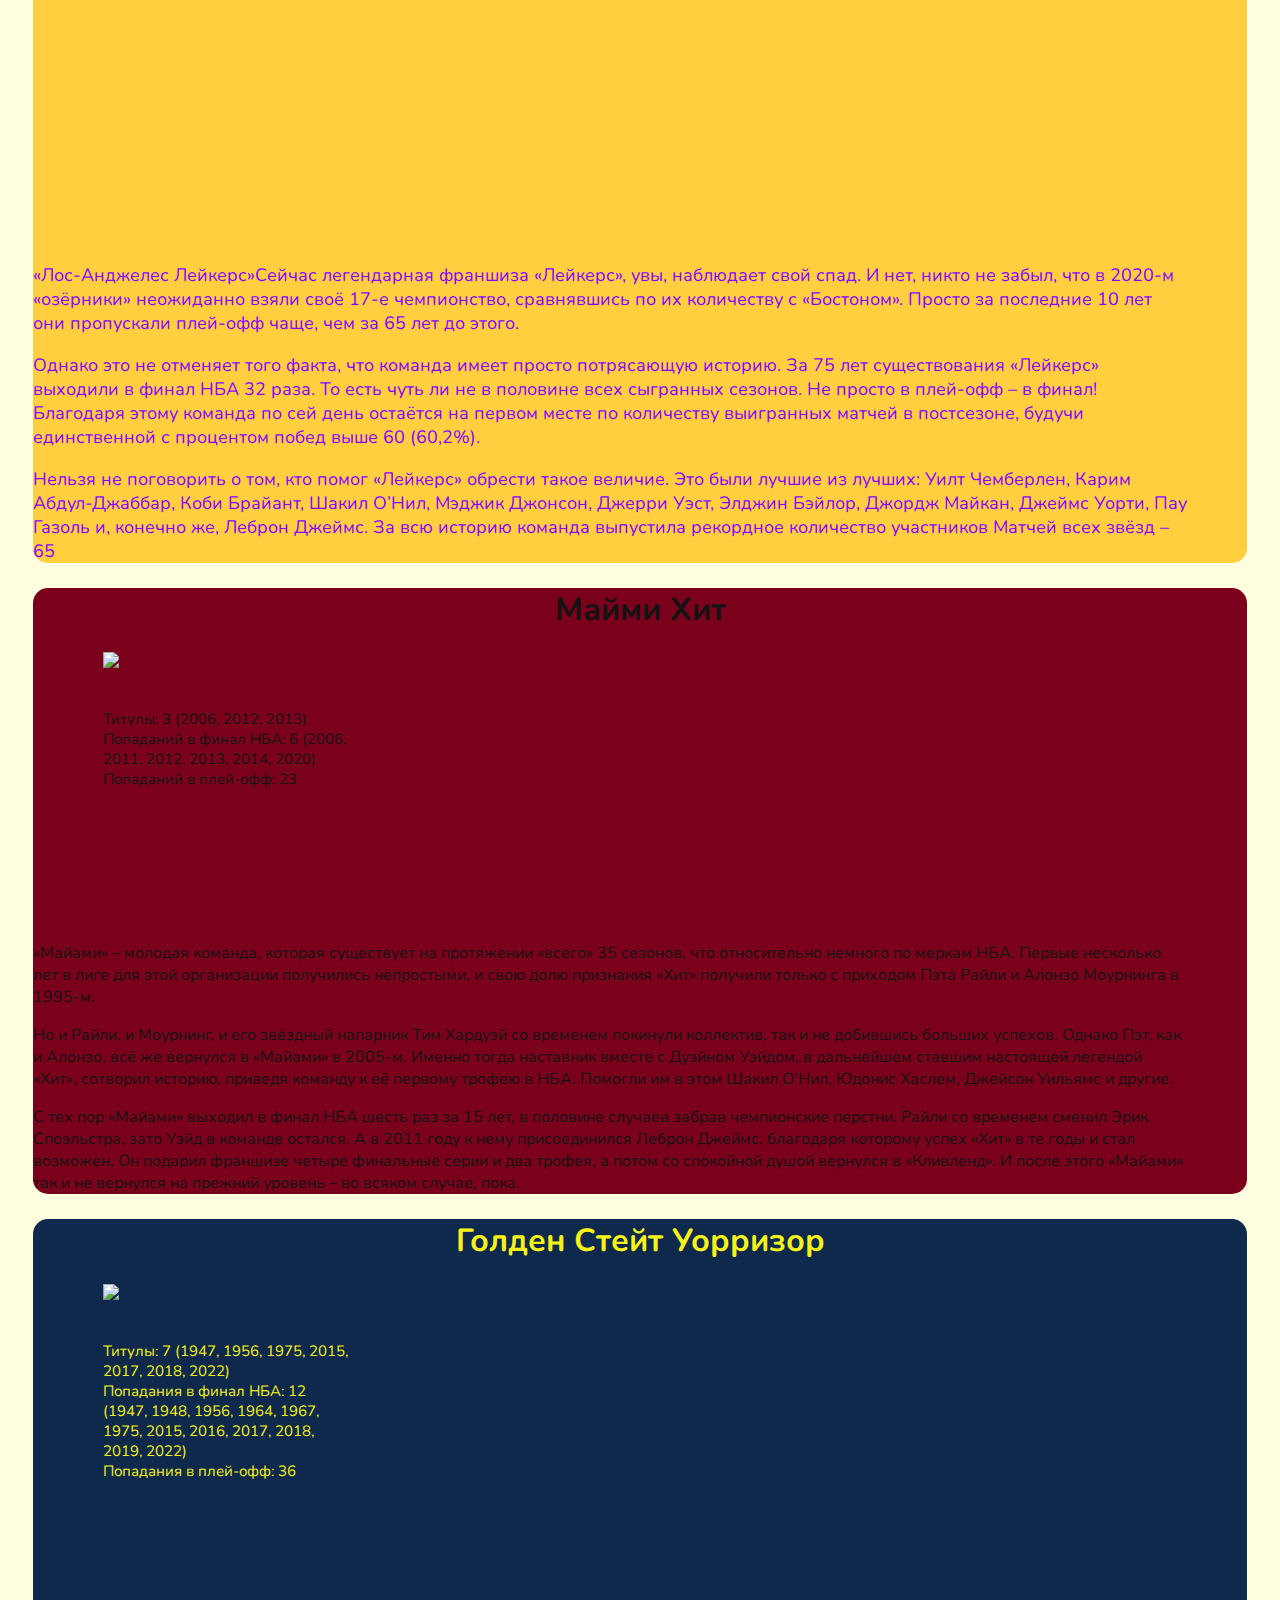
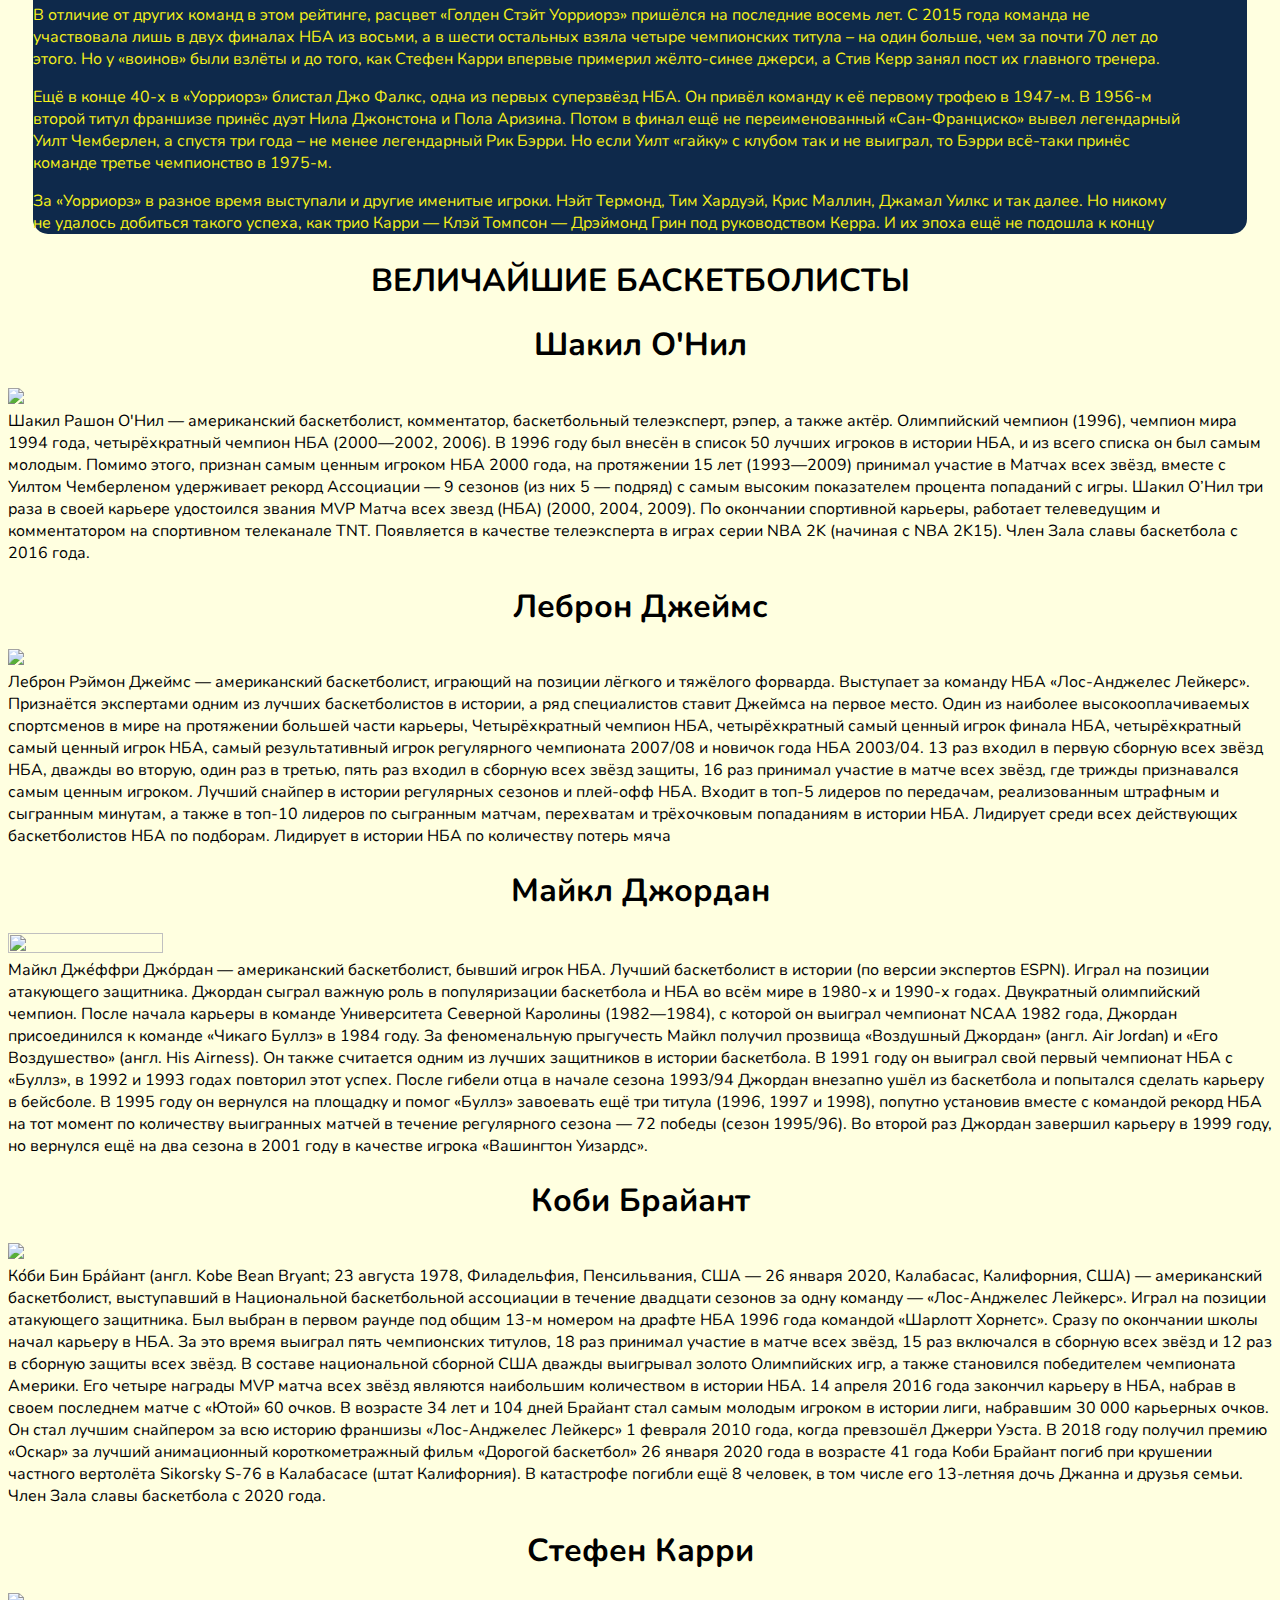
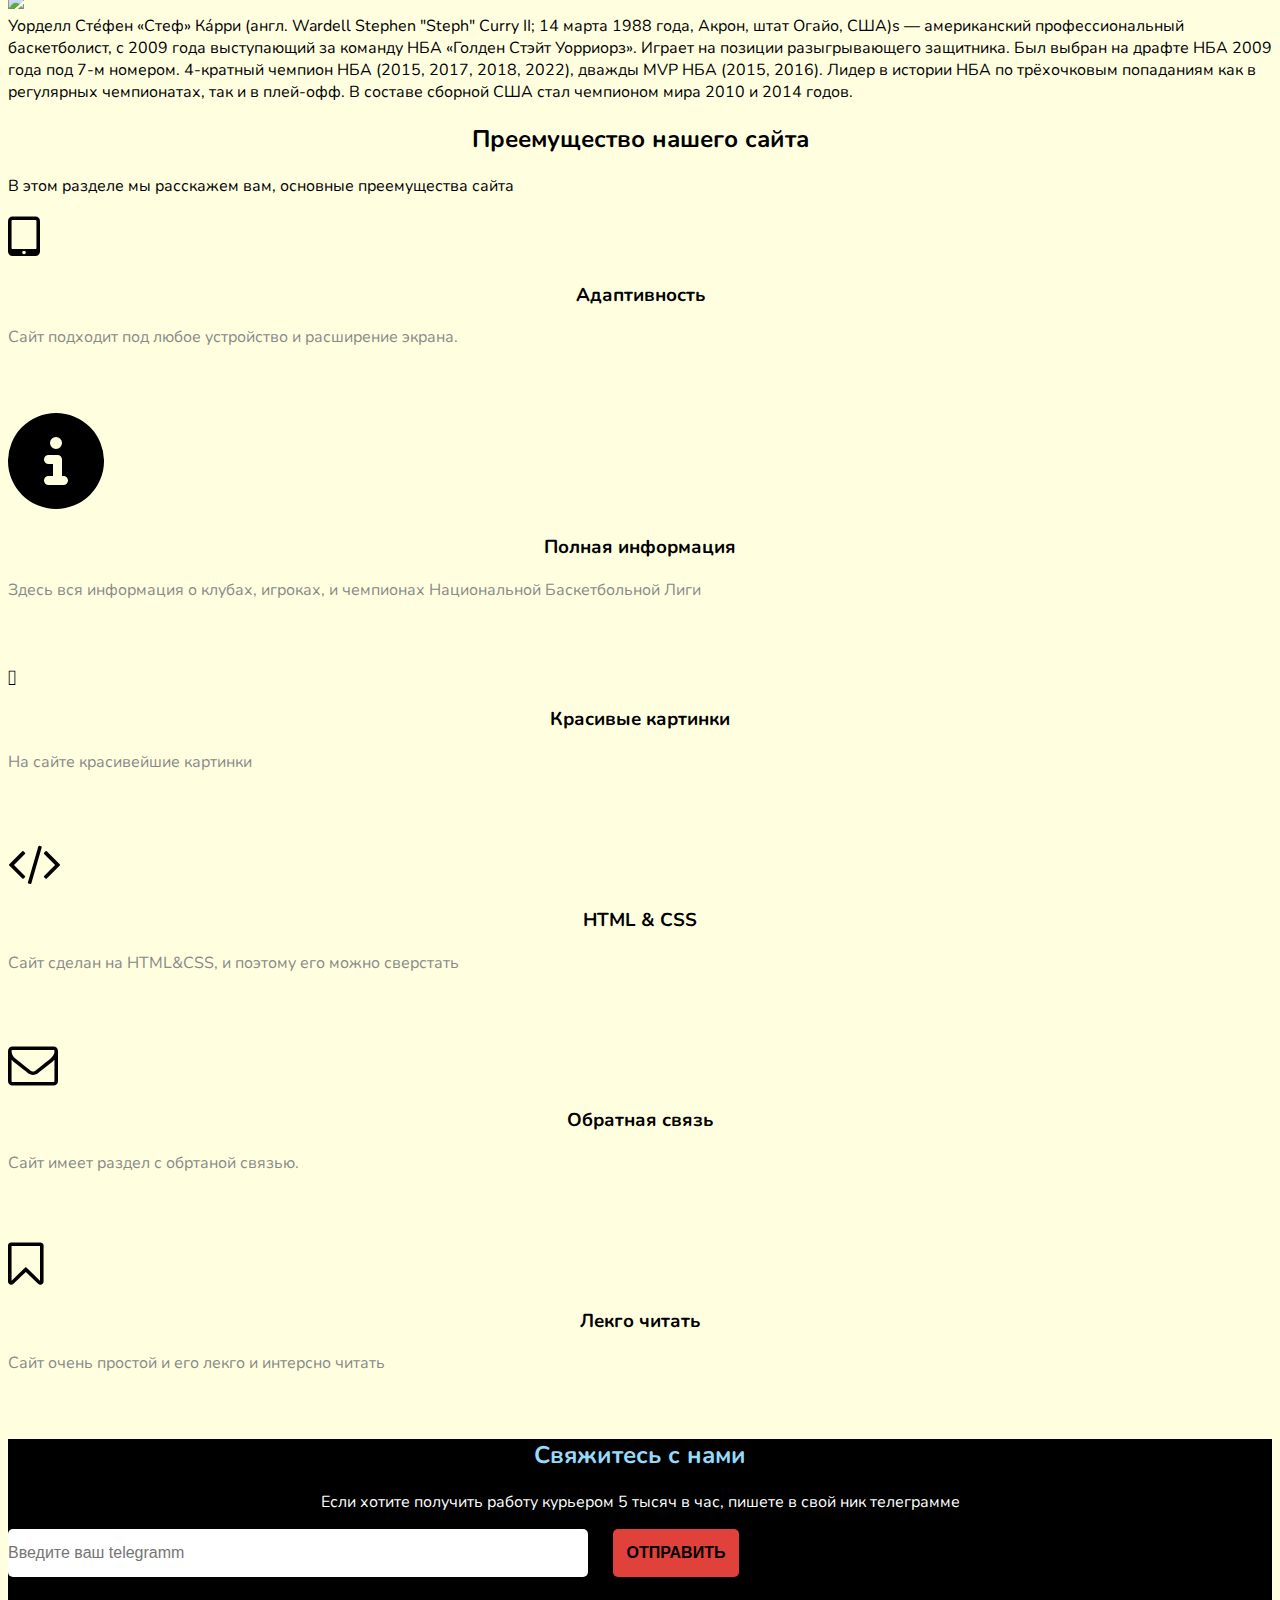
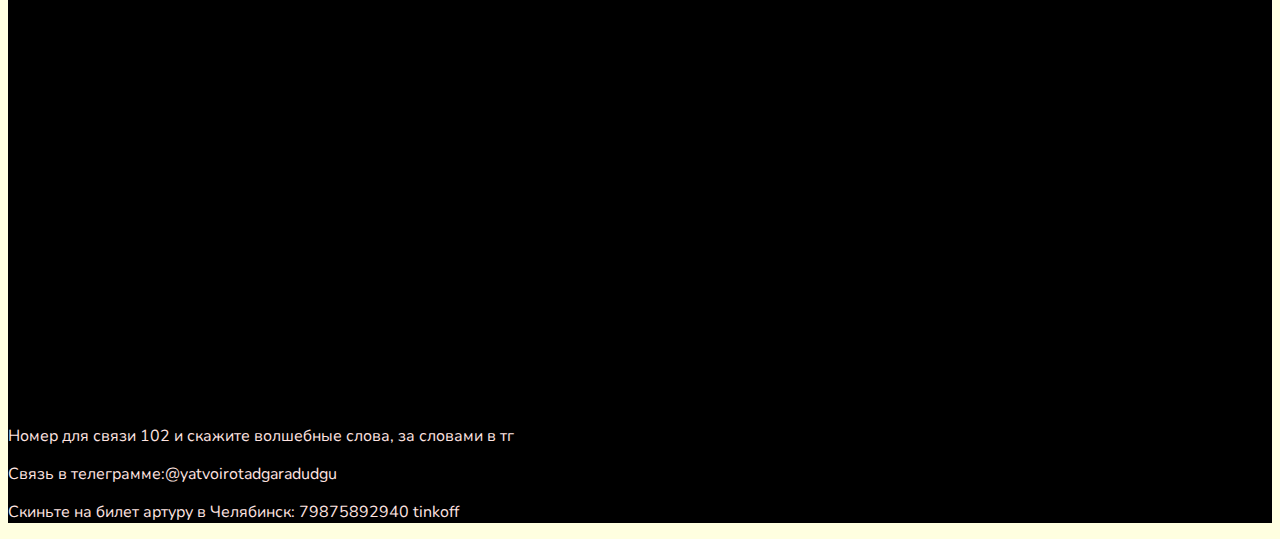
==== commit 6636dc45: "Add files via upload" ====
--- a/index.html
+++ b/index.html
@@ -47,21 +47,25 @@
             <div class="collapse navbar-collapse" id="navbarBasic">
                 <ul class="navbar-nav me-auto mb-2 mb-xl-0">
                     <li class="nav-item">
-                      <a class="nav-link active" aria-current="page" href="#">История НБА</a>
-                    </li>
-                    <li class="nav-item">
-                      <a class="nav-link" href="#">Команды</a>
+                      <a class="nav-link active" aria-current="page" href="#">Баскет-Вики</a>
                     </li>
                     <li class="nav-item dropdown mx-3">
-                        <a class="nav-link dropdown-toggle" href="#" id="navbar-Dropdown" role="button" data-toggle="dropdown">команды</a>
+                        <a class="nav-link dropdown-toggle" href="#" id="navbar-Dropdown" role="button" data-toggle="dropdown">Величайшие Команды НБА</a>
                         <div class="dropdown-menu">
-                            <a class="dropdown-item" href="#">команды</a>
-                            <a class="dropdown-item" href="#">чикаго булз</a>
-                            <a class="dropdown-item" href="#">бостон селтикс</a>
-                            <a class="dropdown-item" href="#">лейкерс</a>
+                            <a class="dropdown-item" href="#">Чикаго-Буллз</a>
+                            <a class="dropdown-item" href="#">Бостон-Селтикс</a>
+                            <a class="dropdown-item" href="#">Лос-Анджелес Лейкерс</a>
+                            <a class="dropdown-item" href="#">Майами Хит</a>
+                            <a class="dropdown-item" href="#">Голден Стейт Уорризор</a>
                     </li>
-                    <li class="nav-item">
-                      <a class="nav-link disabled" href="#" tabindex="-1" aria-disabled="true">Disabled</a>
+                    <li class="nav-item dropdown mx-3">
+                        <a class="nav-link dropdown-toggle" href="#" id="navbar-Dropdown" role="button" data-toggle="dropdown">Величайшие Баскетболисты</a>
+                        <div class="dropdown-menu">
+                            <a class="dropdown-item" href="#">Шакил О'Нил</a>
+                            <a class="dropdown-item" href="#">Леброн Джеймс</a>
+                            <a class="dropdown-item" href="#">Майкл Джордан</a>
+                            <a class="dropdown-item" href="#">Коби Брайнт</a>
+                            <a class="dropdown-item" href="#">Стефен Карри</a>
                     </li>
                 </ul>
                 <form class="d-flex">
@@ -76,9 +80,9 @@
 		<div class="container"> 
 			<div class="row">
 				<div class="col-lg-6">
-				 	<div class="offer animated fadeInLeft">
-                        <h1 class="offer___vizitka"> 
-                            Сайт-визитка
+				 	<div class="offer animated fadeInLeft basket-wiki">
+                        <h1> 
+                            Баскет-Вики
                         </h1>
                     </div>  
                     <div class="offer__intro">
@@ -114,8 +118,12 @@
 		</div>
 	</header>
 
+    <div class="teams__nba animated tada"> 
+            <h1>ВЕЛИЧАЙШИЕ КОМАНДЫ НБА</h1>
+        </div>
+
      <div class="container">
-            <div class="player_info">
+            <div class="player_info" id="chicago_bulls">
                 <div class="row justify-content-center">
                     <div class="player_title">
                         <h1>Чикаго Буллз</h1>
@@ -152,38 +160,130 @@
                 </div>
         </div>
 
-            <div class="player_info" id="chicago_bulls">
+        <div class="player_info boston_background">
                 <div class="row justify-content-center">
                     <div class="player_title">
-                        <h1>Чикаго Буллз</h1>
-                    </div>
-                </div>
-
+                        <h1>Бостон Селтикс</h1>
+                    </div>
+                </div>
+                <div class="row">
+                    <div class="col-sm-4">
+                        <div id="boston_seltikcs">
+                            <img src="https://img.championat.com/team/logo/1551176006728367109.png">
+                            <div class="player_achievments">
+                                Титулы: 17 (1957, 1959, 1960, 1961, 1962, 1963, 1964, 1965, 1966, 1968, 1969, 1974, 1976, 1981, 1984, 1986, 2008)
+                                <br>
+                                Попадания в финал НБА: 22 (1957, 1958, 1959, 1960, 1961, 1962, 1963, 1964, 1965, 1966, 1968, 1969, 1974, 1976, 1981, 1984, 1985, 1986, 1987, 2008, 2010, 2022)
+                                <br>
+                                Попадания в плей-офф: 59
+                                <br>
+                            </div>
+                        </div>
+                    </div>
+                    <div class="col-sm-8">
+                        <div class="player_bio">
+                            <p>«Бостон» по праву считается одной из лучших франшиз в истории НБА. 17 трофеев, 22 попадания в финал НБА, 22 победы в Восточной конференции и рекордные 10 наград MVP – с таким послужным списком сложно тягаться.</p> 
+
+                            <p>«Селтикс» также могут похвастаться просто невероятным количеством великих игроков: Билл Расселл, Ларри Бёрд, Роберт Пэриш, Пол Пирс, Боб Коузи, Джон Хавличек, Кевин Макхейл, Том Хейнсон, Кевин Гарнетт, Нэйт Арчибальд, Дэнни Эйндж, Деннис Джонсон, Джо Джо Уайт, Сэм Джонс, Дэйв Коуэнс, и этот список можно продолжать. Неудивительно, что «Бостон» – самая широко представленная команда в баскетбольном Зале славы. Туда включён 41 баскетболист, который когда-либо играл за «кельтов» или тренировал их.</p>
+
+                            <p>Пожалуй, лучшая эпоха «Селтикс» пришлась на середину прошлого века – с 1957 по 1969 год они взяли 11 трофеев из 13 возможных. Хотя команда оставалась одной из сильнейших в лиге вплоть до конца 80-х. Да, за последние 30 лет «Бостон» сумел завоевать всего одно чемпионство, зато сейчас команда как никогда близка к первому за 15 лет трофею. В прошлом году Джейсон Тейтум и компания остановились в шаге от титула, но сейчас являются лидерами регулярного чемпионата с убедительными 75% побед – и главными фаворитами турнира.</p>
+                        </div>
+                    </div>
+                </div>
+        </div>
+
+        <div class="player_info lakers_background">
+                <div class="row justify-content-center">
+                    <div class="player_title">
+                        <h1>Лос-Анджелес Лейкерс</h1>
+                    </div>
+                </div>
+                <div class="row">
+                    <div class="col-sm-4">
+                        <div id="lakers">
+                            <img src="https://img.championat.com/team/logo/15511761121433763384.png">
+                            <div class="player_achievments">
+                                Титулы: 17 (1949, 1950, 1952, 1953, 1954, 1972, 1980, 1982, 1985, 1987, 1988, 2000, 2001, 2002, 2009, 2010, 2020)
+                                <br>
+                                Попадания в финал НБА: 32 (1949, 1950, 1952, 1953, 1954, 1959, 1962, 1963, 1965, 1966, 1968, 1969, 1970, 1972, 1973, 1980, 1982, 1983, 1984, 1985, 1987, 1989, 1991, 1988, 2000, 2001, 2002, 2004, 2008, 2009, 2010, 2020)
+                                <br>
+                                Попадания в плей-офф: 62
+                                <br>
+                            </div>
+                        </div>
+                    </div>
+                    <div class="col-sm-8">
+                        <div class="lakers_bio">
+                            <p> «Лос-Анджелес Лейкерс»Сейчас легендарная франшиза «Лейкерс», увы, наблюдает свой спад. И нет, никто не забыл, что в 2020-м «озёрники» неожиданно взяли своё 17-е чемпионство, сравнявшись по их количеству с «Бостоном». Просто за последние 10 лет они пропускали плей-офф чаще, чем за 65 лет до этого.</p> 
+
+                            <p>Однако это не отменяет того факта, что команда имеет просто потрясающую историю. За 75 лет существования «Лейкерс» выходили в финал НБА 32 раза. То есть чуть ли не в половине всех сыгранных сезонов. Не просто в плей-офф – в финал! Благодаря этому команда по сей день остаётся на первом месте по количеству выигранных матчей в постсезоне, будучи единственной с процентом побед выше 60 (60,2%).</p>
+
+                            <p>Нельзя не поговорить о том, кто помог «Лейкерс» обрести такое величие. Это были лучшие из лучших: Уилт Чемберлен, Карим Абдул-Джаббар, Коби Брайант, Шакил О’Нил, Мэджик Джонсон, Джерри Уэст, Элджин Бэйлор, Джордж Майкан, Джеймс Уорти, Пау Газоль и, конечно же, Леброн Джеймс. За всю историю команда выпустила рекордное количество участников Матчей всех звёзд – 65</p>
+                        </div>
+                    </div>
+                </div>
+        </div>
+
+        <div class="player_info" id="miami_hit">
+                <div class="row justify-content-center">
+                    <div class="player_title">
+                        <h1>Майми Хит</h1>
+                    </div>
+                </div>
                 <div class="row">
                     <div class="col-sm-4">
                         <div class="player_pic">
-                            <img src="https://img.championat.com/team/logo/15511762511292865625.png">
+                            <img src="https://img.championat.com/team/logo/15511761191726583124.png">
                             <div class="player_achievments">
-                                Титулы: 6 (1991, 1992, 1993, 1996, 1997, 1998)
-                                <br>
-                                Попадания в финал НБА: 6 (1991, 1992, 1993, 1996, 1997, 1998)
-                                <br>
-                                Попадания в плей-офф: 36
+                                Титулы: 3 (2006, 2012, 2013)
+                                <br>
+                                Попаданий в финал НБА: 6 (2006, 2011, 2012, 2013, 2014, 2020)
+                                <br>
+                                Попаданий в плей-офф: 23
                                 <br>
                             </div>
                         </div>
                     </div>
                     <div class="col-sm-8">
                         <div class="player_bio">
-                            <p>«Чикаго» повезло стать домом для величайшего игрока в истории баскетбола – Майкла Джордана. Через несколько лет после прихода в НБА (и в «Буллз» в частности) он затмил наследие множества великих команд и игроков.</p> 
-
-                            <p>С Его Воздушеством команда выиграла шесть трофеев НБА за восемь лет — и выиграла бы все восемь, если бы Джордан не взял паузу в карьере. При нём «быки» имели более 65% побед как в регулярке, так и в плей-офф, что значительно превышает средние показатели франшизы в его отсутствие – 51% и 54% соответственно.</p>
-
-                            <p>Так что успех «Чикаго» в 90-х – это про Джордана, безусловно. Но не на все 100%. У него были невероятно талантливые партнёры: Скотти Пиппен, Стив Керр, Деннис Родман, Тони Кукоч, Хорас Грант и другие. И этими именами наследие «Буллз» не ограничивается.</p>
-
-                            <p>До Джордана были Боб Бузер и Чет Уокер, которые в своё время принесли «Чикаго» немало побед ещё в Западной конференции. После Джордана вернуть команде былое величие могли Деррик Роуз и Жоаким Ноа под руководством Тома Тибодо – помешали травмы.</p>
-
-                            <p>Всё это, конечно, меркнет на фоне успехов «Чикаго» 90-х, но однозначно укрепляет позиции франшизы в десятке лучших.</p>
+                            <p>«Майами» – молодая команда, которая существует на протяжении «всего» 35 сезонов, что относительно немного по меркам НБА. Первые несколько лет в лиге для этой организации получились непростыми, и свою долю признания «Хит» получили только с приходом Пэта Райли и Алонзо Моурнинга в 1995-м.</p> 
+
+                            <p> Но и Райли, и Моурнинг, и его звёздный напарник Тим Хардуэй со временем покинули коллектив, так и не добившись больших успехов. Однако Пэт, как и Алонзо, всё же вернулся в «Майами» в 2005-м. Именно тогда наставник вместе с Дуэйном Уэйдом, в дальнейшем ставшим настоящей легендой «Хит», сотворил историю, приведя команду к её первому трофею в НБА. Помогли им в этом Шакил О’Нил, Юдонис Хаслем, Джейсон Уильямс и другие.</p>
+
+                            <p> С тех пор «Майами» выходил в финал НБА шесть раз за 15 лет, в половине случаев забрав чемпионские перстни. Райли со временем сменил Эрик Споэльстра, зато Уэйд в команде остался. А в 2011 году к нему присоединился Леброн Джеймс, благодаря которому успех «Хит» в те годы и стал возможен. Он подарил франшизе четыре финальные серии и два трофея, а потом со спокойной душой вернулся в «Кливленд». И после этого «Майами» так и не вернулся на прежний уровень – во всяком случае, пока.</p>
+                        </div>
+                    </div>
+                </div>
+        </div>
+
+             <div class="player_info" id="golden_background">
+                <div class="row justify-content-center">
+                    <div class="player_title">
+                        <h1>Голден Стейт Уорризор</h1>
+                    </div>
+                </div>
+
+                <div class="row">
+                    <div class="col-sm-4">
+                        <div class="golden_state">
+                            <img src="https://img.championat.com/team/logo/15511760361894445242.png">
+                            <div class="player_achievments">
+                               Титулы: 7 (1947, 1956, 1975, 2015, 2017, 2018, 2022)
+                                <br>
+                               Попадания в финал НБА: 12 (1947, 1948, 1956, 1964, 1967, 1975, 2015, 2016, 2017, 2018, 2019, 2022)
+                                <br>
+                                Попадания в плей-офф: 36
+                                <br>
+                            </div>
+                        </div>
+                    </div>
+                    <div class="col-sm-8">
+                        <div class="player_bio">
+                            <p> В отличие от других команд в этом рейтинге, расцвет «Голден Стэйт Уорриорз» пришёлся на последние восемь лет. С 2015 года команда не участвовала лишь в двух финалах НБА из восьми, а в шести остальных взяла четыре чемпионских титула – на один больше, чем за почти 70 лет до этого. Но у «воинов» были взлёты и до того, как Стефен Карри впервые примерил жёлто-синее джерси, а Стив Керр занял пост их главного тренера.</p> 
+
+                            <p>Ещё в конце 40-х в «Уорриорз» блистал Джо Фалкс, одна из первых суперзвёзд НБА. Он привёл команду к её первому трофею в 1947-м. В 1956-м второй титул франшизе принёс дуэт Нила Джонстона и Пола Аризина. Потом в финал ещё не переименованный «Сан-Франциско» вывел легендарный Уилт Чемберлен, а спустя три года – не менее легендарный Рик Бэрри. Но если Уилт «гайку» с клубом так и не выиграл, то Бэрри всё-таки принёс команде третье чемпионство в 1975-м.</p>
+
+                            <p>За «Уорриорз» в разное время выступали и другие именитые игроки. Нэйт Термонд, Тим Хардуэй, Крис Маллин, Джамал Уилкс и так далее. Но никому не удалось добиться такого успеха, как трио Карри — Клэй Томпсон — Дрэймонд Грин под руководством Керра. И их эпоха ещё не подошла к концу</p>
                         </div>
                     </div>
                 </div>
@@ -192,93 +292,6 @@
 
 <header>
 
- 
-    <div class="container">
-  
-        <div class="igroki animated tada"> 
-            <h1>ВЕЛИЧАЙШИЕ КОМАНДЫ НБА</h1>
-        </div>
-
-
-        </div>
-
-        <div class="igroki">
-            <h1>Чикаго Буллз</h1>
-        </div> 
-            <img src="https://img.championat.com/team/logo/15511762511292865625.png">
-        <div class="row">
-            <div class="col-lg-10">
-                Титулы: 6 (1991, 1992, 1993, 1996, 1997, 1998)
-                Попадания в финал НБА: 6 (1991, 1992, 1993, 1996, 1997, 1998)
-                Попадания в плей-офф: 36
-                «Чикаго» повезло стать домом для величайшего игрока в истории баскетбола – Майкла Джордана. Через несколько лет после прихода в НБА (и в «Буллз» в частности) он затмил наследие множества великих команд и игроков. С Его Воздушеством команда выиграла шесть трофеев НБА за восемь лет — и выиграла бы все восемь, если бы Джордан не взял паузу в карьере. При нём «быки» имели более 65% побед как в регулярке, так и в плей-офф, что значительно превышает средние показатели франшизы в его отсутствие – 51% и 54% соответственно.
-                Так что успех «Чикаго» в 90-х – это про Джордана, безусловно. Но не на все 100%. У него были невероятно талантливые партнёры: Скотти Пиппен, Стив Керр, Деннис Родман, Тони Кукоч, Хорас Грант и другие. И этими именами наследие «Буллз» не ограничивается.
-                До Джордана были Боб Бузер и Чет Уокер, которые в своё время принесли «Чикаго» немало побед ещё в Западной конференции. После Джордана вернуть команде былое величие могли Деррик Роуз и Жоаким Ноа под руководством Тома Тибодо – помешали травмы. Всё это, конечно, меркнет на фоне успехов «Чикаго» 90-х, но однозначно укрепляет позиции франшизы в десятке лучших.
-            </div>
-        </div>
-
-        <div class="igroki">
-            <h1>Бостон Селтикс</h1>
-        </div>
-                    <img src="https://img.championat.com/team/logo/1551176006728367109.png">
-        <div class="row">
-            <div class="col-lg-10">
-                    Титулы: 17 (1957, 1959, 1960, 1961, 1962, 1963, 1964, 1965, 1966, 1968, 1969, 1974, 1976, 1981, 1984, 1986, 2008)
-                    Попадания в финал НБА: 22 (1957, 1958, 1959, 1960, 1961, 1962, 1963, 1964, 1965, 1966, 1968, 1969, 1974, 1976, 1981, 1984, 1985, 1986, 1987, 2008, 2010, 2022)
-                    Попадания в плей-офф: 59
-                    «Бостон» по праву считается одной из лучших франшиз в истории НБА. 17 трофеев, 22 попадания в финал НБА, 22 победы в Восточной конференции и рекордные 10 наград MVP – с таким послужным списком сложно тягаться.
-                    «Селтикс» также могут похвастаться просто невероятным количеством великих игроков: Билл Расселл, Ларри Бёрд, Роберт Пэриш, Пол Пирс, Боб Коузи, Джон Хавличек, Кевин Макхейл, Том Хейнсон, Кевин Гарнетт, Нэйт Арчибальд, Дэнни Эйндж, Деннис Джонсон, Джо Джо Уайт, Сэм Джонс, Дэйв Коуэнс, и этот список можно продолжать. Неудивительно, что «Бостон» – самая широко представленная команда в баскетбольном Зале славы. Туда включён 41 баскетболист, который когда-либо играл за «кельтов» или тренировал их.
-                    Пожалуй, лучшая эпоха «Селтикс» пришлась на середину прошлого века – с 1957 по 1969 год они взяли 11 трофеев из 13 возможных. Хотя команда оставалась одной из сильнейших в лиге вплоть до конца 80-х. Да, за последние 30 лет «Бостон» сумел завоевать всего одно чемпионство, зато сейчас команда как никогда близка к первому за 15 лет трофею. В прошлом году Джейсон Тейтум и компания остановились в шаге от титула, но сейчас являются лидерами регулярного чемпионата с убедительными 75% побед – и главными фаворитами турнира.
-            </div>
-        </div>
-
-        <div class="igroki">
-         <h1>Лос-Анджелес Лейкерс</h1>
-        </div>
-            <img src="https://img.championat.com/team/logo/15511761121433763384.png">
-         <div class="row">
-            
-            <div class="col-lg-10">
-                «Лос-Анджелес Лейкерс»
-                Титулы: 17 (1949, 1950, 1952, 1953, 1954, 1972, 1980, 1982, 1985, 1987, 1988, 2000, 2001, 2002, 2009, 2010, 2020)
-                Попадания в финал НБА: 32 (1949, 1950, 1952, 1953, 1954, 1959, 1962, 1963, 1965, 1966, 1968, 1969, 1970, 1972, 1973, 1980, 1982, 1983, 1984, 1985, 1987, 1989, 1991, 1988, 2000, 2001, 2002, 2004, 2008, 2009, 2010, 2020)
-                Попадания в плей-офф: 62
-                Сейчас легендарная франшиза «Лейкерс», увы, наблюдает свой спад. И нет, никто не забыл, что в 2020-м «озёрники» неожиданно взяли своё 17-е чемпионство, сравнявшись по их количеству с «Бостоном». Просто за последние 10 лет они пропускали плей-офф чаще, чем за 65 лет до этого.
-                Однако это не отменяет того факта, что команда имеет просто потрясающую историю. За 75 лет существования «Лейкерс» выходили в финал НБА 32 раза. То есть чуть ли не в половине всех сыгранных сезонов. Не просто в плей-офф – в финал! Благодаря этому команда по сей день остаётся на первом месте по количеству выигранных матчей в постсезоне, будучи единственной с процентом побед выше 60 (60,2%).
-                Нельзя не поговорить о том, кто помог «Лейкерс» обрести такое величие. Это были лучшие из лучших: Уилт Чемберлен, Карим Абдул-Джаббар, Коби Брайант, Шакил О’Нил, Мэджик Джонсон, Джерри Уэст, Элджин Бэйлор, Джордж Майкан, Джеймс Уорти, Пау Газоль и, конечно же, Леброн Джеймс. За всю историю команда выпустила рекордное количество участников Матчей всех звёзд – 65
-            </div>
-         </div>
-        <div class="igroki">
-         <h1>Майами Хит</h1>
-        </div>
-            <img src="https://img.championat.com/team/logo/15511761191726583124.png">
-         <div class="row">
-            <div class="col-lg-10">
-                «Майами Хит»
-                Титулы: 3 (2006, 2012, 2013)
-                Попаданий в финал НБА: 6 (2006, 2011, 2012, 2013, 2014, 2020)
-                Попаданий в плей-офф: 23
-                «Майами» – молодая команда, которая существует на протяжении «всего» 35 сезонов, что относительно немного по меркам НБА. Первые несколько лет в лиге для этой организации получились непростыми, и свою долю признания «Хит» получили только с приходом Пэта Райли и Алонзо Моурнинга в 1995-м.
-                Но и Райли, и Моурнинг, и его звёздный напарник Тим Хардуэй со временем покинули коллектив, так и не добившись больших успехов. Однако Пэт, как и Алонзо, всё же вернулся в «Майами» в 2005-м. Именно тогда наставник вместе с Дуэйном Уэйдом, в дальнейшем ставшим настоящей легендой «Хит», сотворил историю, приведя команду к её первому трофею в НБА. Помогли им в этом Шакил О’Нил, Юдонис Хаслем, Джейсон Уильямс и другие.
-                С тех пор «Майами» выходил в финал НБА шесть раз за 15 лет, в половине случаев забрав чемпионские перстни. Райли со временем сменил Эрик Споэльстра, зато Уэйд в команде остался. А в 2011 году к нему присоединился Леброн Джеймс, благодаря которому успех «Хит» в те годы и стал возможен. Он подарил франшизе четыре финальные серии и два трофея, а потом со спокойной душой вернулся в «Кливленд». И после этого «Майами» так и не вернулся на прежний уровень – во всяком случае, пока.
-            </div>
-         </div>
-        <div class="igroki">
-         <h1>Голден Стейт Уорризор</h1>
-        </div>
-            <img src="https://img.championat.com/team/logo/15511760361894445242.png">
-         <div class="row">
-            
-            <div class="col-lg-10">
-                «Голден Стэйт Уорриорз»
-                Титулы: 7 (1947, 1956, 1975, 2015, 2017, 2018, 2022)
-                Попадания в финал НБА: 12 (1947, 1948, 1956, 1964, 1967, 1975, 2015, 2016, 2017, 2018, 2019, 2022)
-                Попадания в плей-офф: 36
-                В отличие от других команд в этом рейтинге, расцвет «Голден Стэйт Уорриорз» пришёлся на последние восемь лет. С 2015 года команда не участвовала лишь в двух финалах НБА из восьми, а в шести остальных взяла четыре чемпионских титула – на один больше, чем за почти 70 лет до этого. Но у «воинов» были взлёты и до того, как Стефен Карри впервые примерил жёлто-синее джерси, а Стив Керр занял пост их главного тренера.
-                Ещё в конце 40-х в «Уорриорз» блистал Джо Фалкс, одна из первых суперзвёзд НБА. Он привёл команду к её первому трофею в 1947-м. В 1956-м второй титул франшизе принёс дуэт Нила Джонстона и Пола Аризина. Потом в финал ещё не переименованный «Сан-Франциско» вывел легендарный Уилт Чемберлен, а спустя три года – не менее легендарный Рик Бэрри. Но если Уилт «гайку» с клубом так и не выиграл, то Бэрри всё-таки принёс команде третье чемпионство в 1975-м.
-                За «Уорриорз» в разное время выступали и другие именитые игроки. Нэйт Термонд, Тим Хардуэй, Крис Маллин, Джамал Уилкс и так далее. Но никому не удалось добиться такого успеха, как трио Карри — Клэй Томпсон — Дрэймонд Грин под руководством Керра. И их эпоха ещё не подошла к концу
-            </div>
-         </div>
          <div>
             <div class="animated fadeInUp">
                 <div class="igroki">
@@ -313,8 +326,8 @@
          <img src="https://s.yimg.com/ny/api/res/1.2/JQof7axK_5ByjjyW1nrCPw--/YXBwaWQ9aGlnaGxhbmRlcjt3PTEyMDA7aD04NDQ-/https://s.yimg.com/uu/api/res/1.2/pYqp7RoYFmujeQxvanWd8w--~B/aD05MDA7dz0xMjgwO2FwcGlkPXl0YWNoeW9u/https://media.zenfs.com/en/hoops_hype_usa_today_sports_articles_974/3ef0ee2fdbd9decb772357d4c23d89d0" width="35%" height="35%">
          <div class="row">
             <div class="col-lg-10">
-            Майкл Дже́ффри Джо́рдан  — американский баскетболист, бывший игрок НБА[2]. Лучший баскетболист в истории (по версии экспертов ESPN). Играл на позиции атакующего защитника. Джордан сыграл важную роль в популяризации баскетбола и НБА во всём мире в 1980-х и 1990-х годах. Двукратный олимпийский чемпион.
-            После начала карьеры в команде Университета Северной Каролины (1982—1984), с которой он выиграл чемпионат NCAA 1982 года, Джордан присоединился к команде «Чикаго Буллз» в 1984 году. За феноменальную прыгучесть Майкл получил прозвища «Воздушный Джордан» (англ. Air Jordan) и «Его Воздушество» (англ. His Airness). Он также считается одним из лучших защитников в истории баскетбола[6]. В 1991 году он выиграл свой первый чемпионат НБА с «Буллз», в 1992 и 1993 годах повторил этот успех. После гибели отца в начале сезона 1993/94 Джордан внезапно ушёл из баскетбола и попытался сделать карьеру в бейсболе. В 1995 году он вернулся на площадку и помог «Буллз» завоевать ещё три титула (1996, 1997 и 1998), попутно установив вместе с командой рекорд НБА на тот момент по количеству выигранных матчей в течение регулярного сезона — 72 победы (сезон 1995/96). Во второй раз Джордан завершил карьеру в 1999 году, но вернулся ещё на два сезона в 2001 году в качестве игрока «Вашингтон Уизардс».
+            Майкл Дже́ффри Джо́рдан  — американский баскетболист, бывший игрок НБА. Лучший баскетболист в истории (по версии экспертов ESPN). Играл на позиции атакующего защитника. Джордан сыграл важную роль в популяризации баскетбола и НБА во всём мире в 1980-х и 1990-х годах. Двукратный олимпийский чемпион.
+            После начала карьеры в команде Университета Северной Каролины (1982—1984), с которой он выиграл чемпионат NCAA 1982 года, Джордан присоединился к команде «Чикаго Буллз» в 1984 году. За феноменальную прыгучесть Майкл получил прозвища «Воздушный Джордан» (англ. Air Jordan) и «Его Воздушество» (англ. His Airness). Он также считается одним из лучших защитников в истории баскетбола. В 1991 году он выиграл свой первый чемпионат НБА с «Буллз», в 1992 и 1993 годах повторил этот успех. После гибели отца в начале сезона 1993/94 Джордан внезапно ушёл из баскетбола и попытался сделать карьеру в бейсболе. В 1995 году он вернулся на площадку и помог «Буллз» завоевать ещё три титула (1996, 1997 и 1998), попутно установив вместе с командой рекорд НБА на тот момент по количеству выигранных матчей в течение регулярного сезона — 72 победы (сезон 1995/96). Во второй раз Джордан завершил карьеру в 1999 году, но вернулся ещё на два сезона в 2001 году в качестве игрока «Вашингтон Уизардс».
             </div>
          </div>
          <div class="igroki">
--- a/style.css
+++ b/style.css
@@ -45,15 +45,79 @@
     font-size: 16px;
 }
 
+/*chicago_bulls*/
+
 #chicago_bulls {
     background-color: #F8173E;
-    color: white;
+    color: #131313;
+}
+
+/*boston selticks*/
+
+#boston_seltikcs{
+    width: 250px;
+    height: 500px;
+    margin-right: 40px;
+    margin-left: 70px;
+    margin-top: 15px;
+    margin-bottom: 70px;
+}
+
+.boston_background{
+    background-color: #00693E;
+    color: #FDF4E3;
+}
+
+/*los angeles lakers*/
+
+.lakers_background{
+   background-color:#FFCF40;
+   color: #8B00FF;
+}
+
+#lakers{
+    width: 250px;
+    height: 550px;
+    margin-right: 40px;
+    margin-left: 70px;
+    margin-top: 15px;
+    margin-bottom: 70px
+}
+
+.lakers_bio{
+    margin-top: 15px;
+    margin-bottom: 20px;
+    margin-right: 60px;
+    font-size: 18px;
+}
+
+/*miami hit*/
+
+#miami_hit{
+    background-color: #7B001C;
+    color: #131313;
+}
+
+/*golden state*/
+
+.golden_state{
+    width: 250px;
+    height: 280px;
+    margin-right: 40px;
+    margin-left: 70px;
+    margin-top: 15px;
+    margin-bottom: 40px;
+}
+
+#golden_background{
+    background-color: #0E294B;
+    color: #F7F21A;
 }
 
 .header {
     background-image: url(7.jpg)  ;
     background-repeat: no-repeat;
-    background-size: 1500px ; 
+    background-size: 2000px ; 
     padding-bottom: 300px;
 /*    text-shadow: 50px 5px 4px;*/
 }
@@ -64,6 +128,12 @@
 
 .menu {
     margin-top:8px;
+}
+
+.teams__nba {
+    text-align: center;
+    border-radius: 15px; 
+    margin: 25px;
 }
 
 .menu__item {
@@ -86,8 +156,8 @@
     color: #FFFFFF;
 }
 
-.offer__vizitka{
-    text-color: #ffffff;
+.basket-wiki {
+    color: #FFFFFF;
     text-align: center;
 }
 
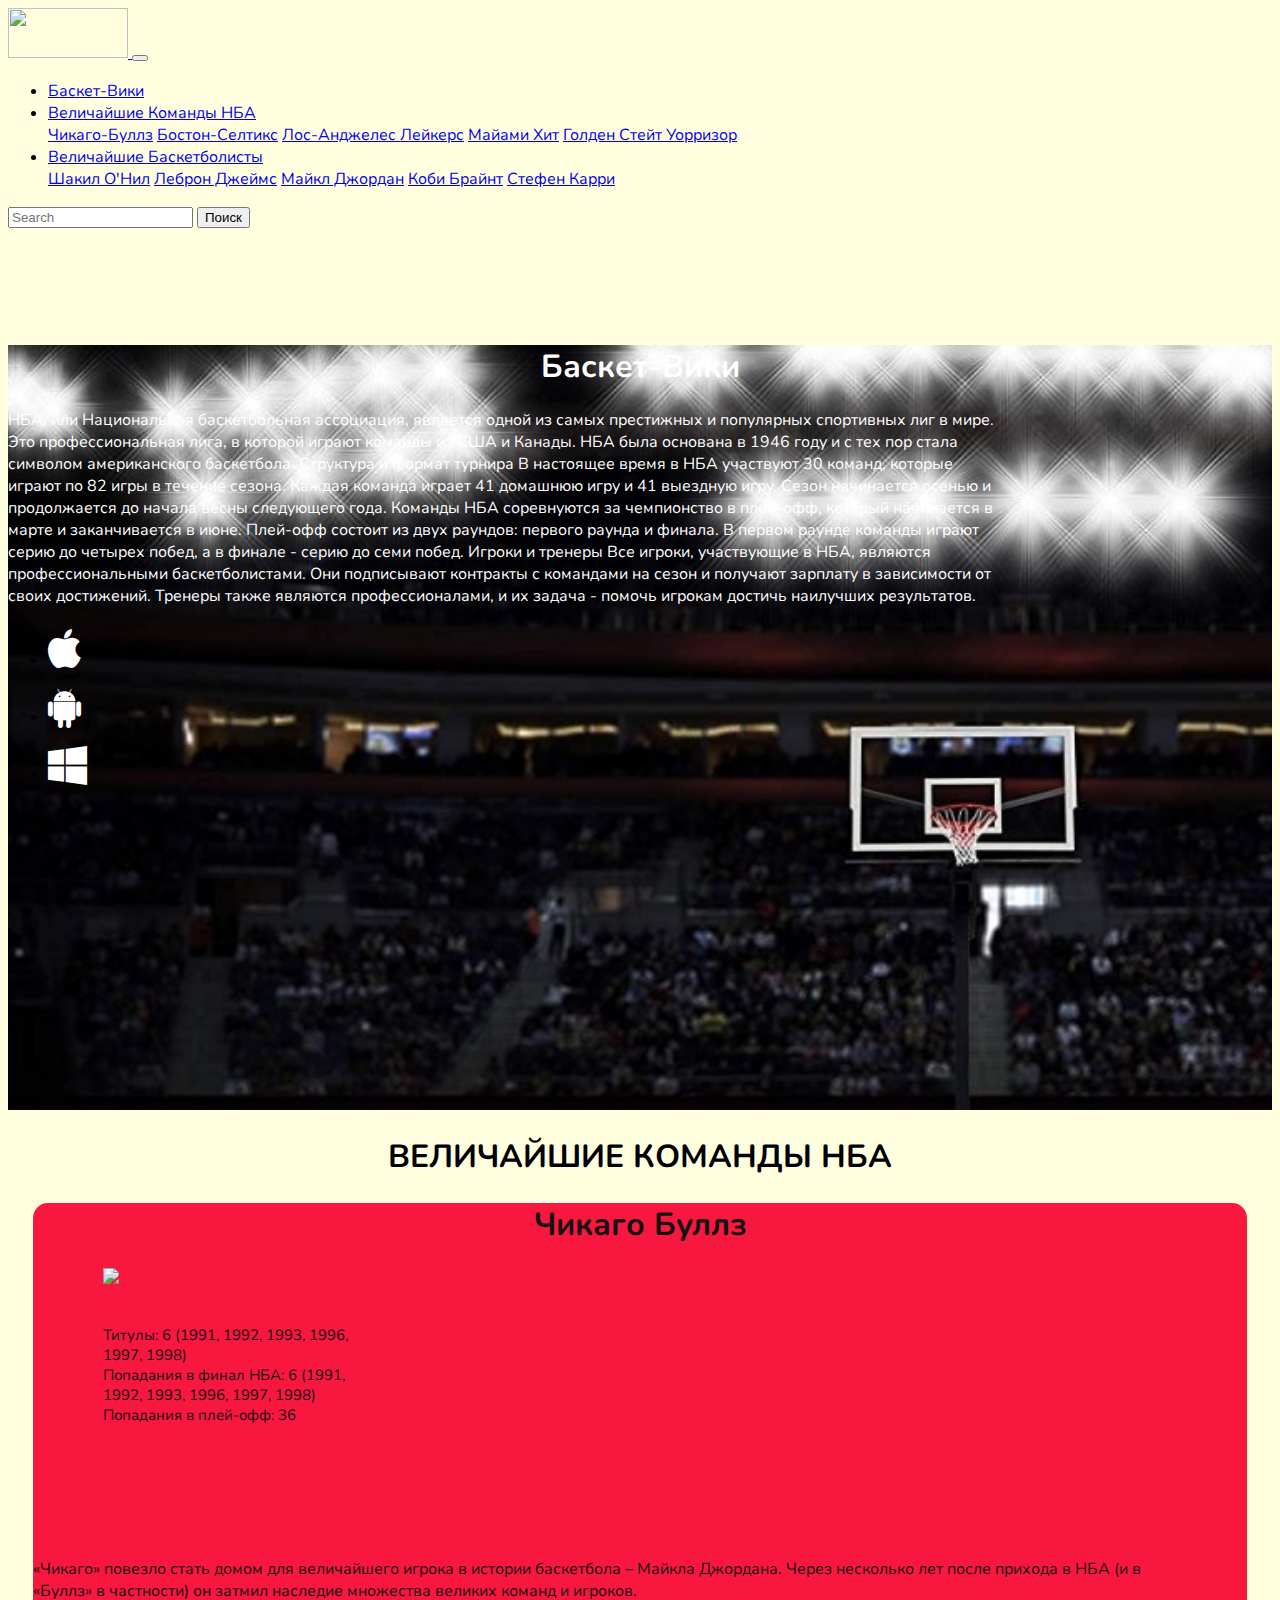
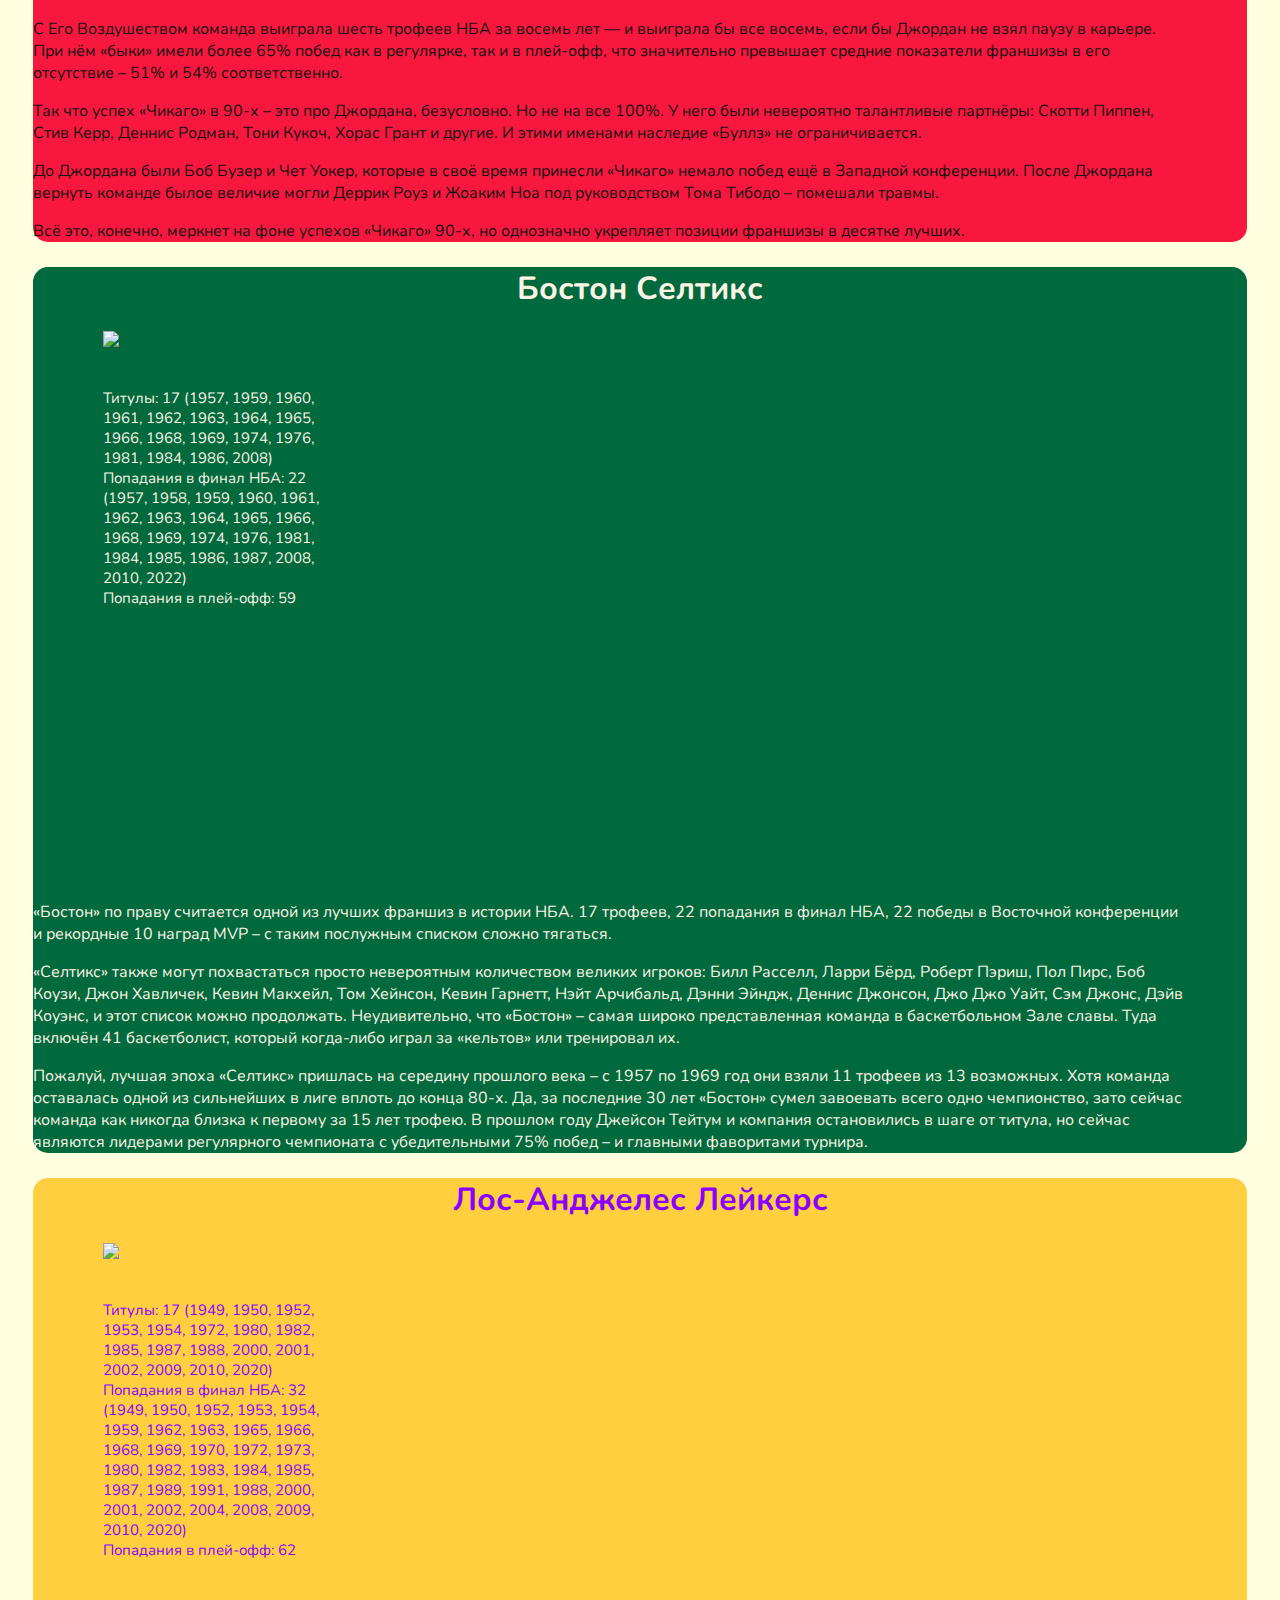
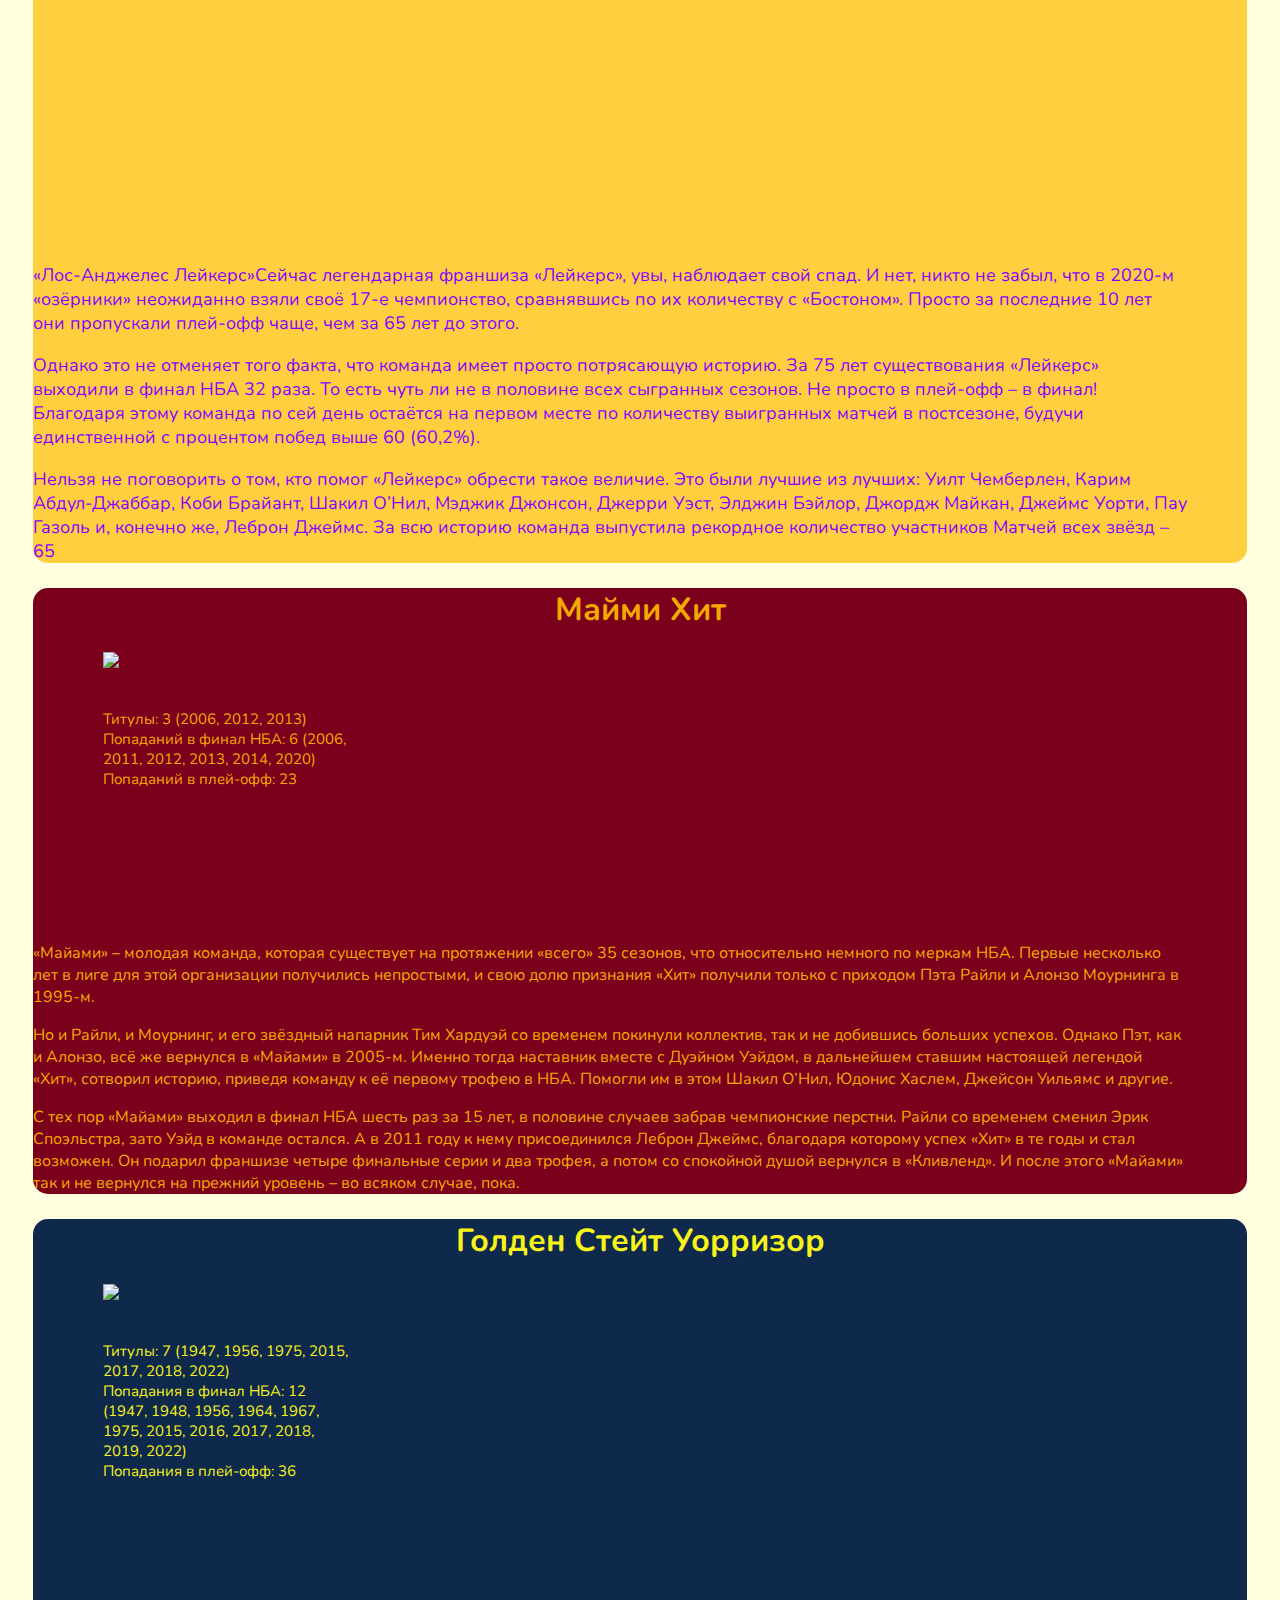
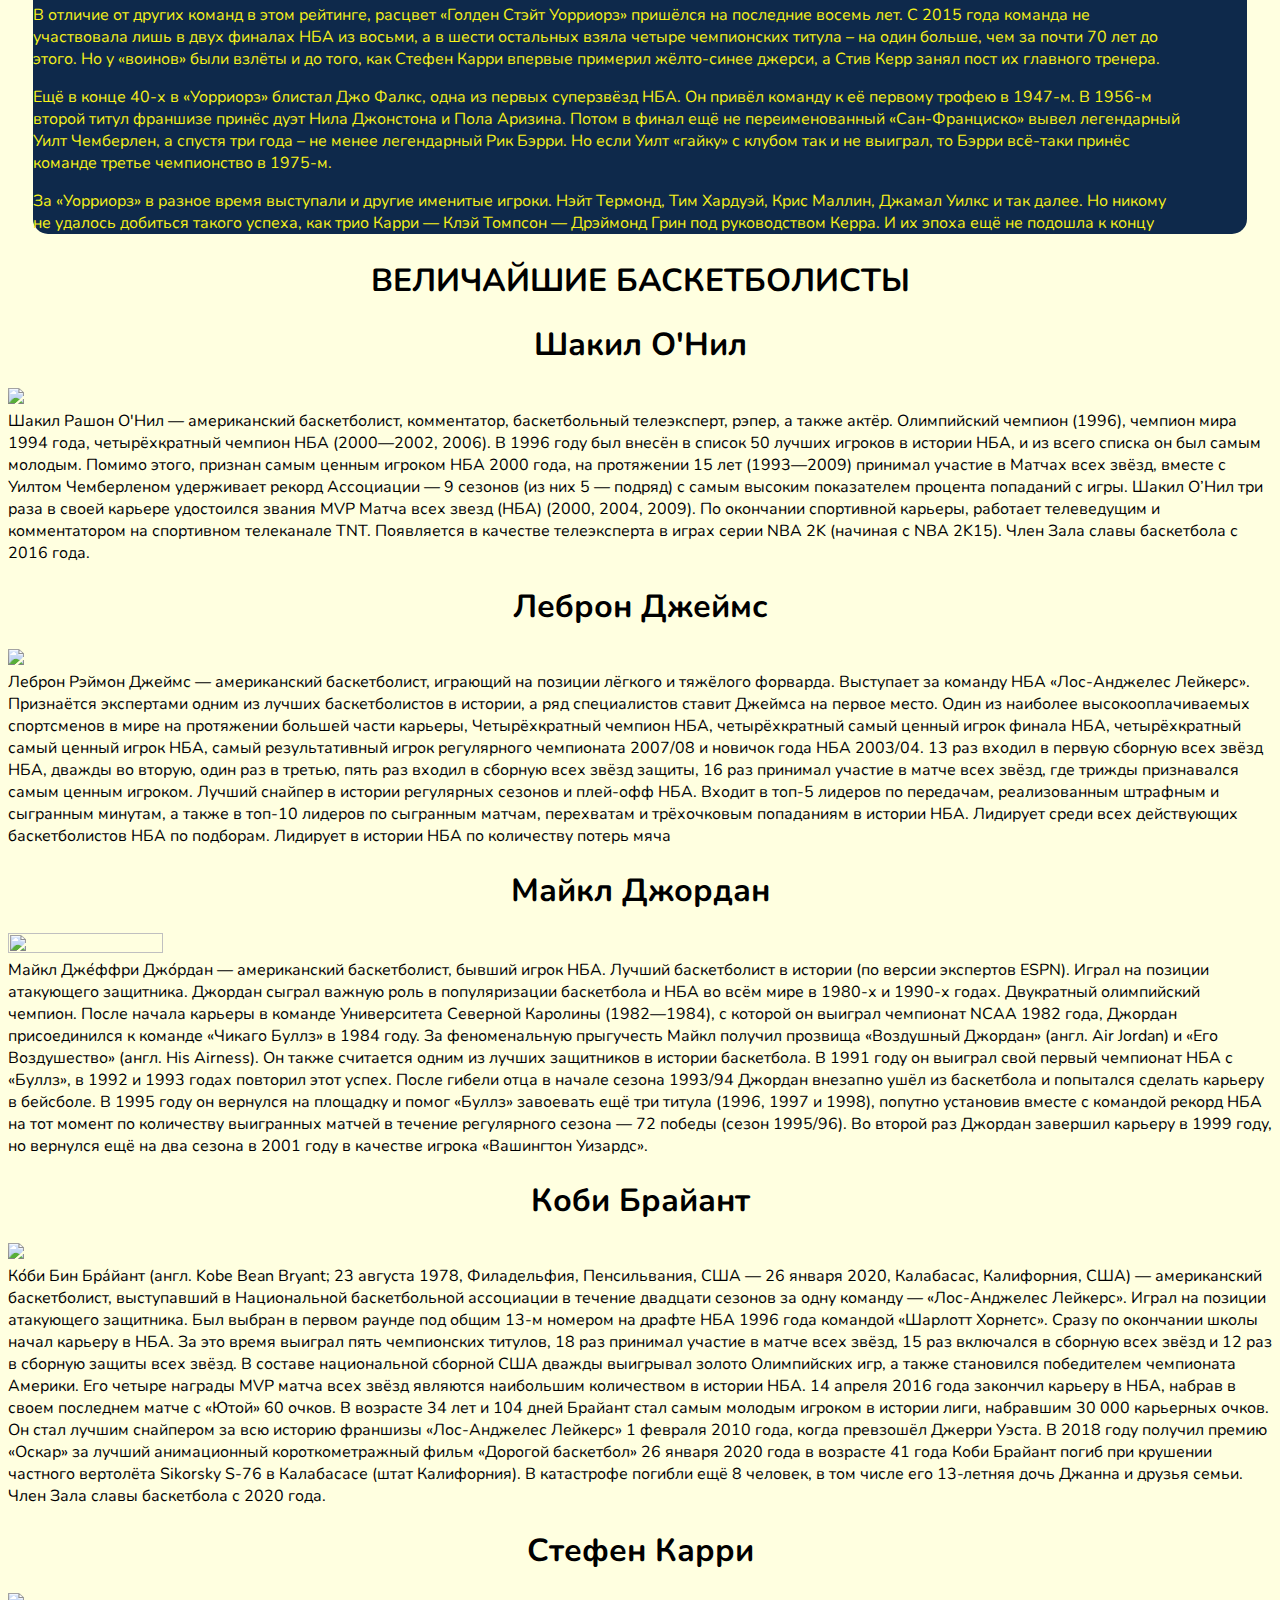
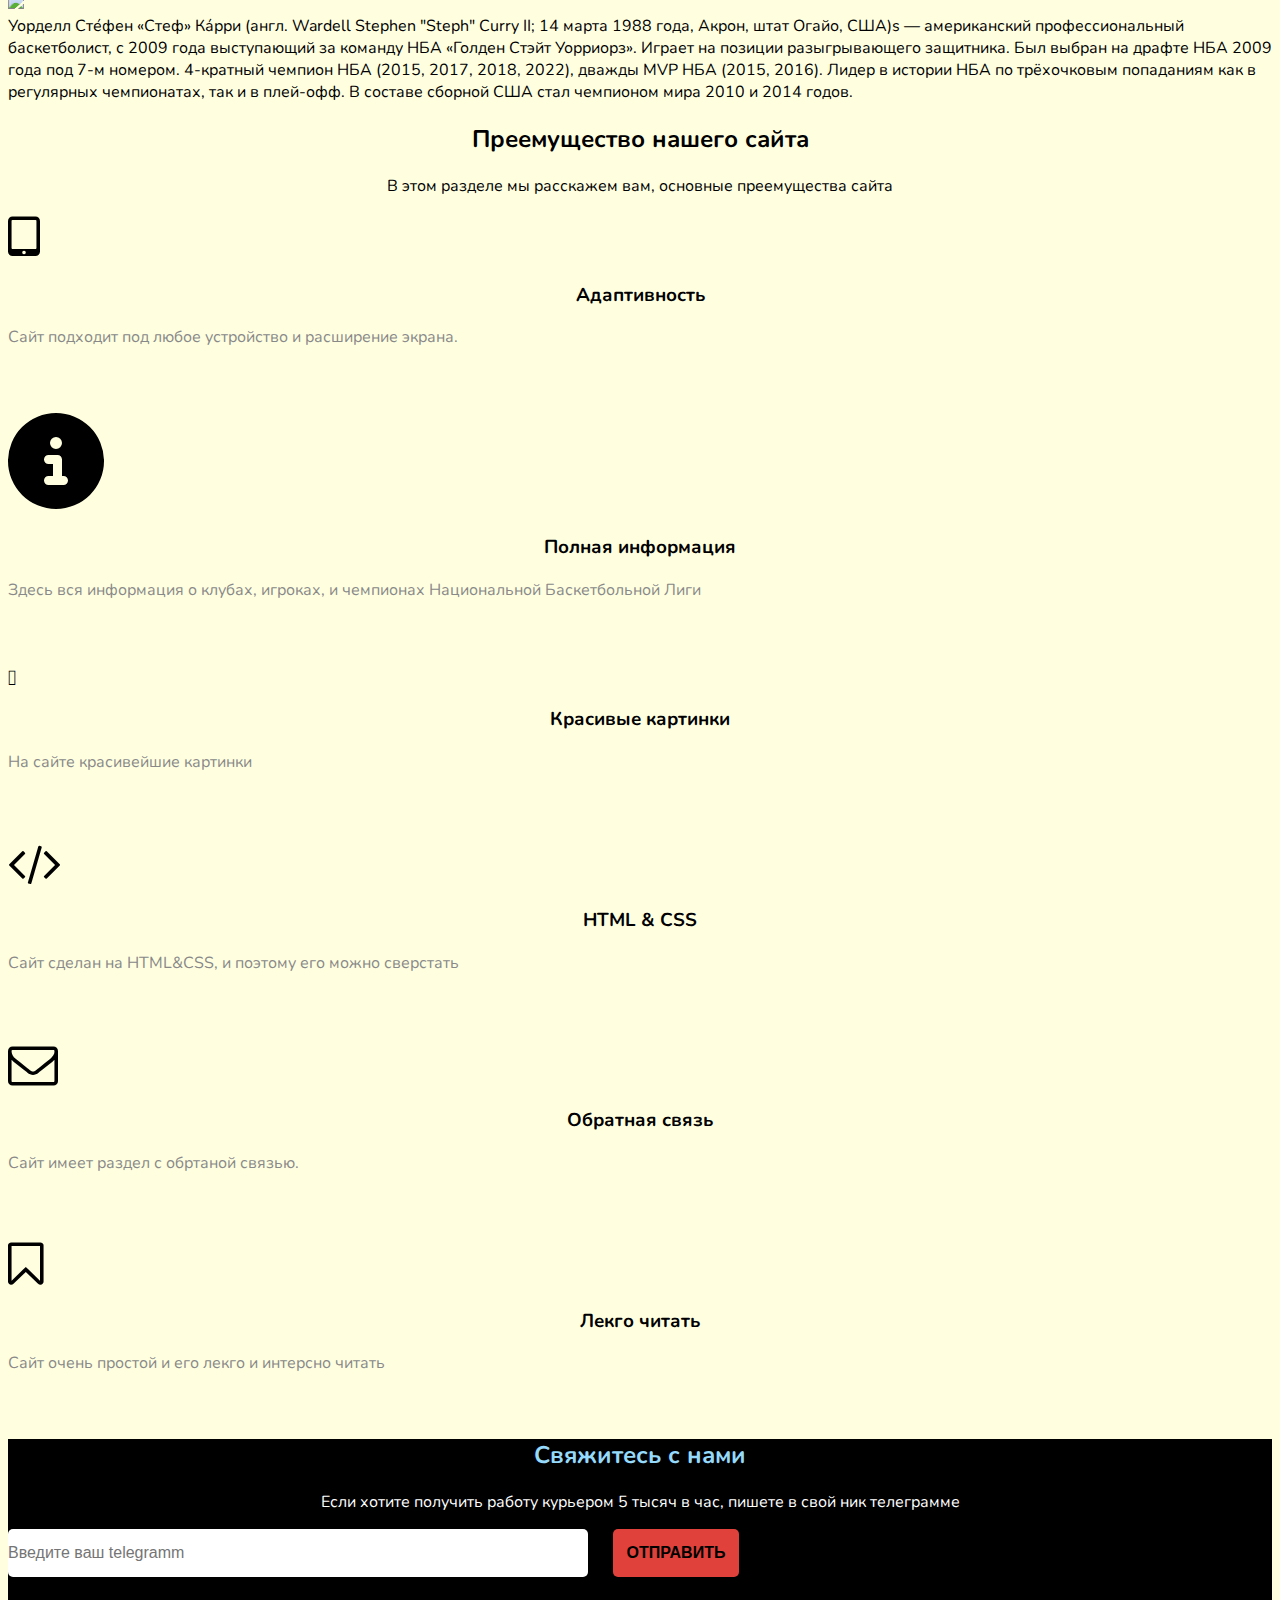
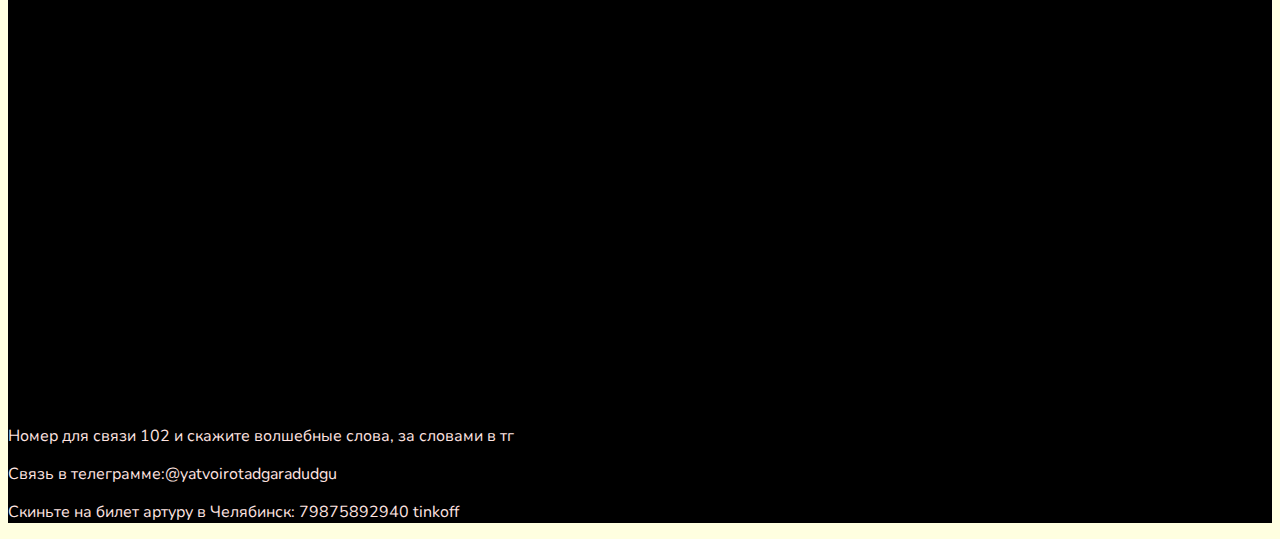
==== commit 1e8815de: "Add files via upload" ====
--- a/index.html
+++ b/index.html
@@ -52,20 +52,20 @@
                     <li class="nav-item dropdown mx-3">
                         <a class="nav-link dropdown-toggle" href="#" id="navbar-Dropdown" role="button" data-toggle="dropdown">Величайшие Команды НБА</a>
                         <div class="dropdown-menu">
-                            <a class="dropdown-item" href="#">Чикаго-Буллз</a>
-                            <a class="dropdown-item" href="#">Бостон-Селтикс</a>
-                            <a class="dropdown-item" href="#">Лос-Анджелес Лейкерс</a>
-                            <a class="dropdown-item" href="#">Майами Хит</a>
-                            <a class="dropdown-item" href="#">Голден Стейт Уорризор</a>
+                            <a class="dropdown-item" href="#chicago_bulls">Чикаго-Буллз</a>
+                            <a class="dropdown-item" href="#boston_seltikcs">Бостон-Селтикс</a>
+                            <a class="dropdown-item" href="#lakers">Лос-Анджелес Лейкерс</a>
+                            <a class="dropdown-item" href="#miami_hit">Майами Хит</a>
+                            <a class="dropdown-item" href="#golden_background">Голден Стейт Уорризор</a>
                     </li>
                     <li class="nav-item dropdown mx-3">
                         <a class="nav-link dropdown-toggle" href="#" id="navbar-Dropdown" role="button" data-toggle="dropdown">Величайшие Баскетболисты</a>
                         <div class="dropdown-menu">
-                            <a class="dropdown-item" href="#">Шакил О'Нил</a>
-                            <a class="dropdown-item" href="#">Леброн Джеймс</a>
-                            <a class="dropdown-item" href="#">Майкл Джордан</a>
-                            <a class="dropdown-item" href="#">Коби Брайнт</a>
-                            <a class="dropdown-item" href="#">Стефен Карри</a>
+                            <a class="dropdown-item" href="#shaq">Шакил О'Нил</a>
+                            <a class="dropdown-item" href="#lebron">Леброн Джеймс</a>
+                            <a class="dropdown-item" href="#jordan">Майкл Джордан</a>
+                            <a class="dropdown-item" href="#kobi">Коби Брайнт</a>
+                            <a class="dropdown-item" href="#karri">Стефен Карри</a>
                     </li>
                 </ul>
                 <form class="d-flex">
@@ -294,7 +294,7 @@
 
          <div>
             <div class="animated fadeInUp">
-                <div class="igroki">
+                <div class="igroki" id="shaq">
                     <h1>ВЕЛИЧАЙШИЕ БАСКЕТБОЛИСТЫ</h1>
                 </div>
             </div>
@@ -309,7 +309,7 @@
               Шакил Рашон О'Нил — американский баскетболист, комментатор, баскетбольный телеэксперт, рэпер, а также актёр. Олимпийский чемпион (1996), чемпион мира 1994 года, четырёхкратный чемпион НБА (2000—2002, 2006). В 1996 году был внесён в список 50 лучших игроков в истории НБА, и из всего списка он был самым молодым. Помимо этого, признан самым ценным игроком НБА 2000 года, на протяжении 15 лет (1993—2009) принимал участие в Матчах всех звёзд, вместе с Уилтом Чемберленом удерживает рекорд Ассоциации — 9 сезонов (из них 5 — подряд) с самым высоким показателем процента попаданий с игры. Шакил О’Нил три раза в своей карьере удостоился звания MVP Матча всех звезд (НБА) (2000, 2004, 2009). По окончании спортивной карьеры, работает телеведущим и комментатором на спортивном телеканале TNT. Появляется в качестве телеэксперта в играх серии NBA 2K (начиная с NBA 2K15). Член Зала славы баскетбола с 2016 года.
             </div>
    		</div>
-         <div class="igroki">
+         <div class="igroki" id="lebron">
             <h1>Леброн Джеймс</h1>
          </div>
          <img src="https://avatars.mds.yandex.net/i?id=bf3999361374705aa3854f985b9b17167d64116c-10576901-images-thumbs&n=13" width="35%">
@@ -320,7 +320,7 @@
                 Четырёхкратный чемпион НБА, четырёхкратный самый ценный игрок финала НБА, четырёхкратный самый ценный игрок НБА, самый результативный игрок регулярного чемпионата 2007/08 и новичок года НБА 2003/04. 13 раз входил в первую сборную всех звёзд НБА, дважды во вторую, один раз в третью, пять раз входил в сборную всех звёзд защиты, 16 раз принимал участие в матче всех звёзд, где трижды признавался самым ценным игроком. Лучший снайпер в истории регулярных сезонов и плей-офф НБА. Входит в топ-5 лидеров по передачам, реализованным штрафным и сыгранным минутам, а также в топ-10 лидеров по сыгранным матчам, перехватам и трёхочковым попаданиям в истории НБА. Лидирует среди всех действующих баскетболистов НБА по подборам. Лидирует в истории НБА по количеству потерь мяча
    			</div>
    		</div>
-         <div class="igroki">
+         <div class="igroki" id="jordan">
             <h1>Майкл Джордан</h1>
          </div>
          <img src="https://s.yimg.com/ny/api/res/1.2/JQof7axK_5ByjjyW1nrCPw--/YXBwaWQ9aGlnaGxhbmRlcjt3PTEyMDA7aD04NDQ-/https://s.yimg.com/uu/api/res/1.2/pYqp7RoYFmujeQxvanWd8w--~B/aD05MDA7dz0xMjgwO2FwcGlkPXl0YWNoeW9u/https://media.zenfs.com/en/hoops_hype_usa_today_sports_articles_974/3ef0ee2fdbd9decb772357d4c23d89d0" width="35%" height="35%">
@@ -330,7 +330,7 @@
             После начала карьеры в команде Университета Северной Каролины (1982—1984), с которой он выиграл чемпионат NCAA 1982 года, Джордан присоединился к команде «Чикаго Буллз» в 1984 году. За феноменальную прыгучесть Майкл получил прозвища «Воздушный Джордан» (англ. Air Jordan) и «Его Воздушество» (англ. His Airness). Он также считается одним из лучших защитников в истории баскетбола. В 1991 году он выиграл свой первый чемпионат НБА с «Буллз», в 1992 и 1993 годах повторил этот успех. После гибели отца в начале сезона 1993/94 Джордан внезапно ушёл из баскетбола и попытался сделать карьеру в бейсболе. В 1995 году он вернулся на площадку и помог «Буллз» завоевать ещё три титула (1996, 1997 и 1998), попутно установив вместе с командой рекорд НБА на тот момент по количеству выигранных матчей в течение регулярного сезона — 72 победы (сезон 1995/96). Во второй раз Джордан завершил карьеру в 1999 году, но вернулся ещё на два сезона в 2001 году в качестве игрока «Вашингтон Уизардс».
             </div>
          </div>
-         <div class="igroki">
+         <div class="igroki" id="kobi">
              <h1>Коби Брайант</h1>
          </div>
          <img src="https://allya.ru/wp-content/uploads/2020/04/los-angeles-lakers-guard-kobe-bryant.jpg" width="35%" width="35%">
@@ -343,7 +343,7 @@
              <div>
              <h1></h1>
          </div>
-                <div class="igroki">
+                <div class="igroki" id="karri">
                      <h1>Стефен Карри</h1>
                 </div>
                 <img src="https://www.slamdunk.ru/uploads/monthly_2022_06/Stephen-Curry-Golden-State-Warriors.jpg.7346f56ccbb8896f5819c0889ad2a710.jpg" width="35%" width="35%">
@@ -365,8 +365,8 @@
       <div class="row">
          <div class="col-lg-12">
             <div class="title">
-               <h2 class="title_main">Преемущество нашего сайта</h2>
-                  <p class="title_text"> В этом разделе мы расскажем вам, основные преемущества сайта</p>
+               <h2 class="prem">Преемущество нашего сайта</h2>
+                  <p class="prem"> В этом разделе мы расскажем вам, основные преемущества сайта</p>
             </div>
          </div>
       </div>
--- a/style.css
+++ b/style.css
@@ -95,7 +95,8 @@
 
 #miami_hit{
     background-color: #7B001C;
-    color: #131313;
+/*    color: #131313;*/
+    color: #F4A900;
 }
 
 /*golden state*/
@@ -274,6 +275,10 @@
     border:0;
     outline: none;
 
+}
+
+.prem{
+    text-align: center;
 }
 .title__main, .title__text {
     text-align: center;
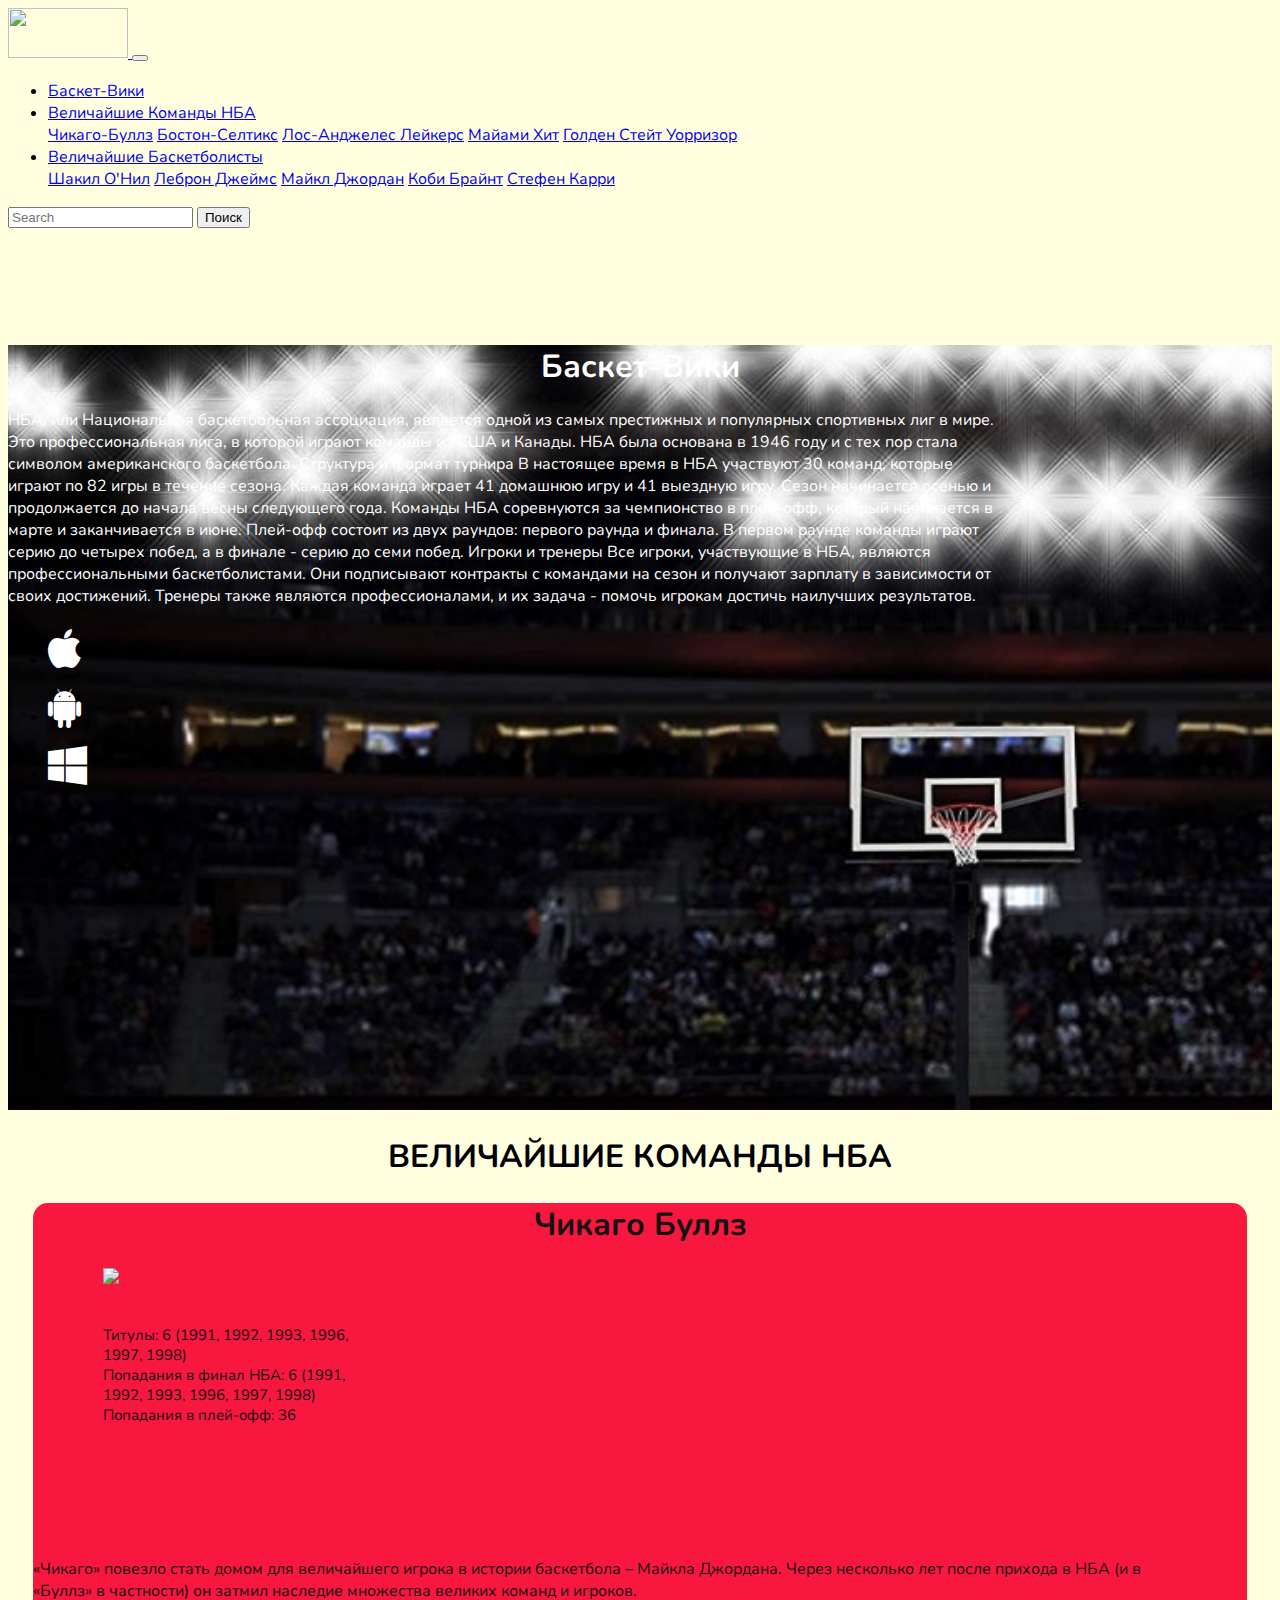
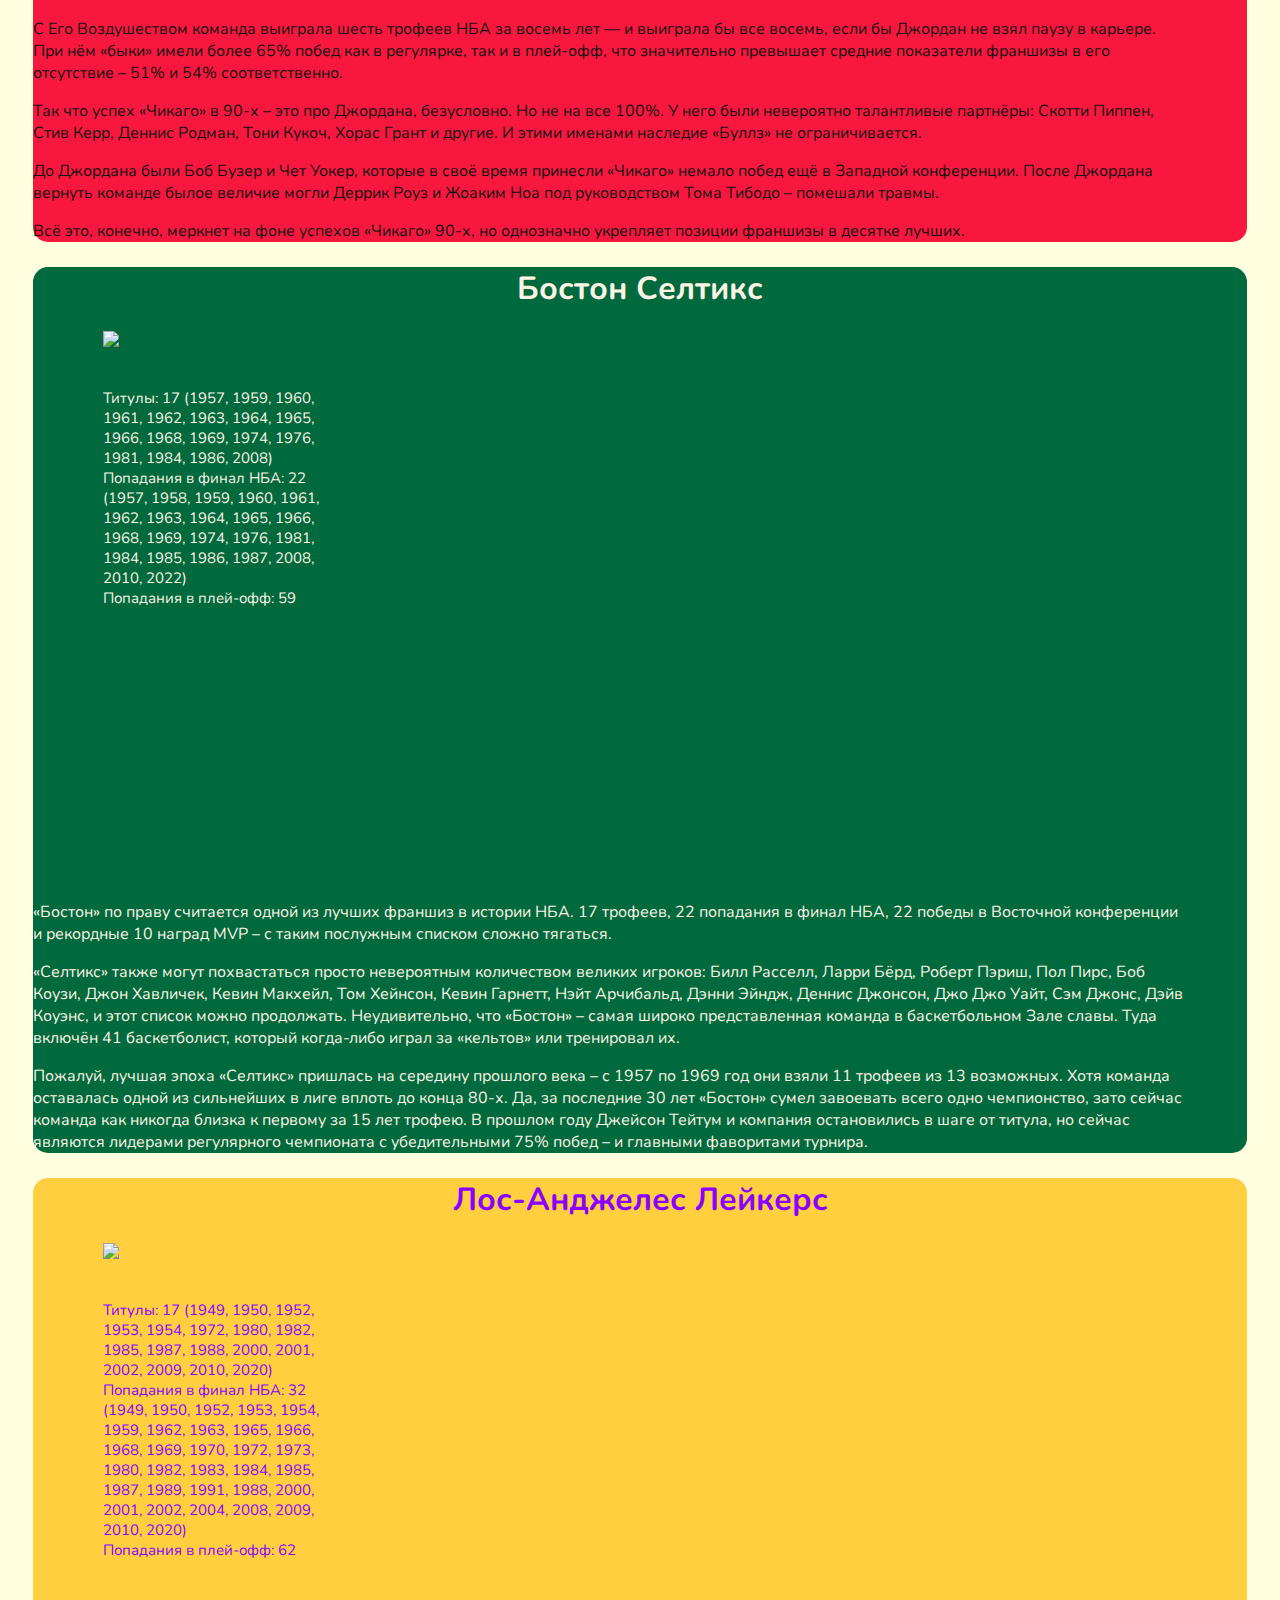
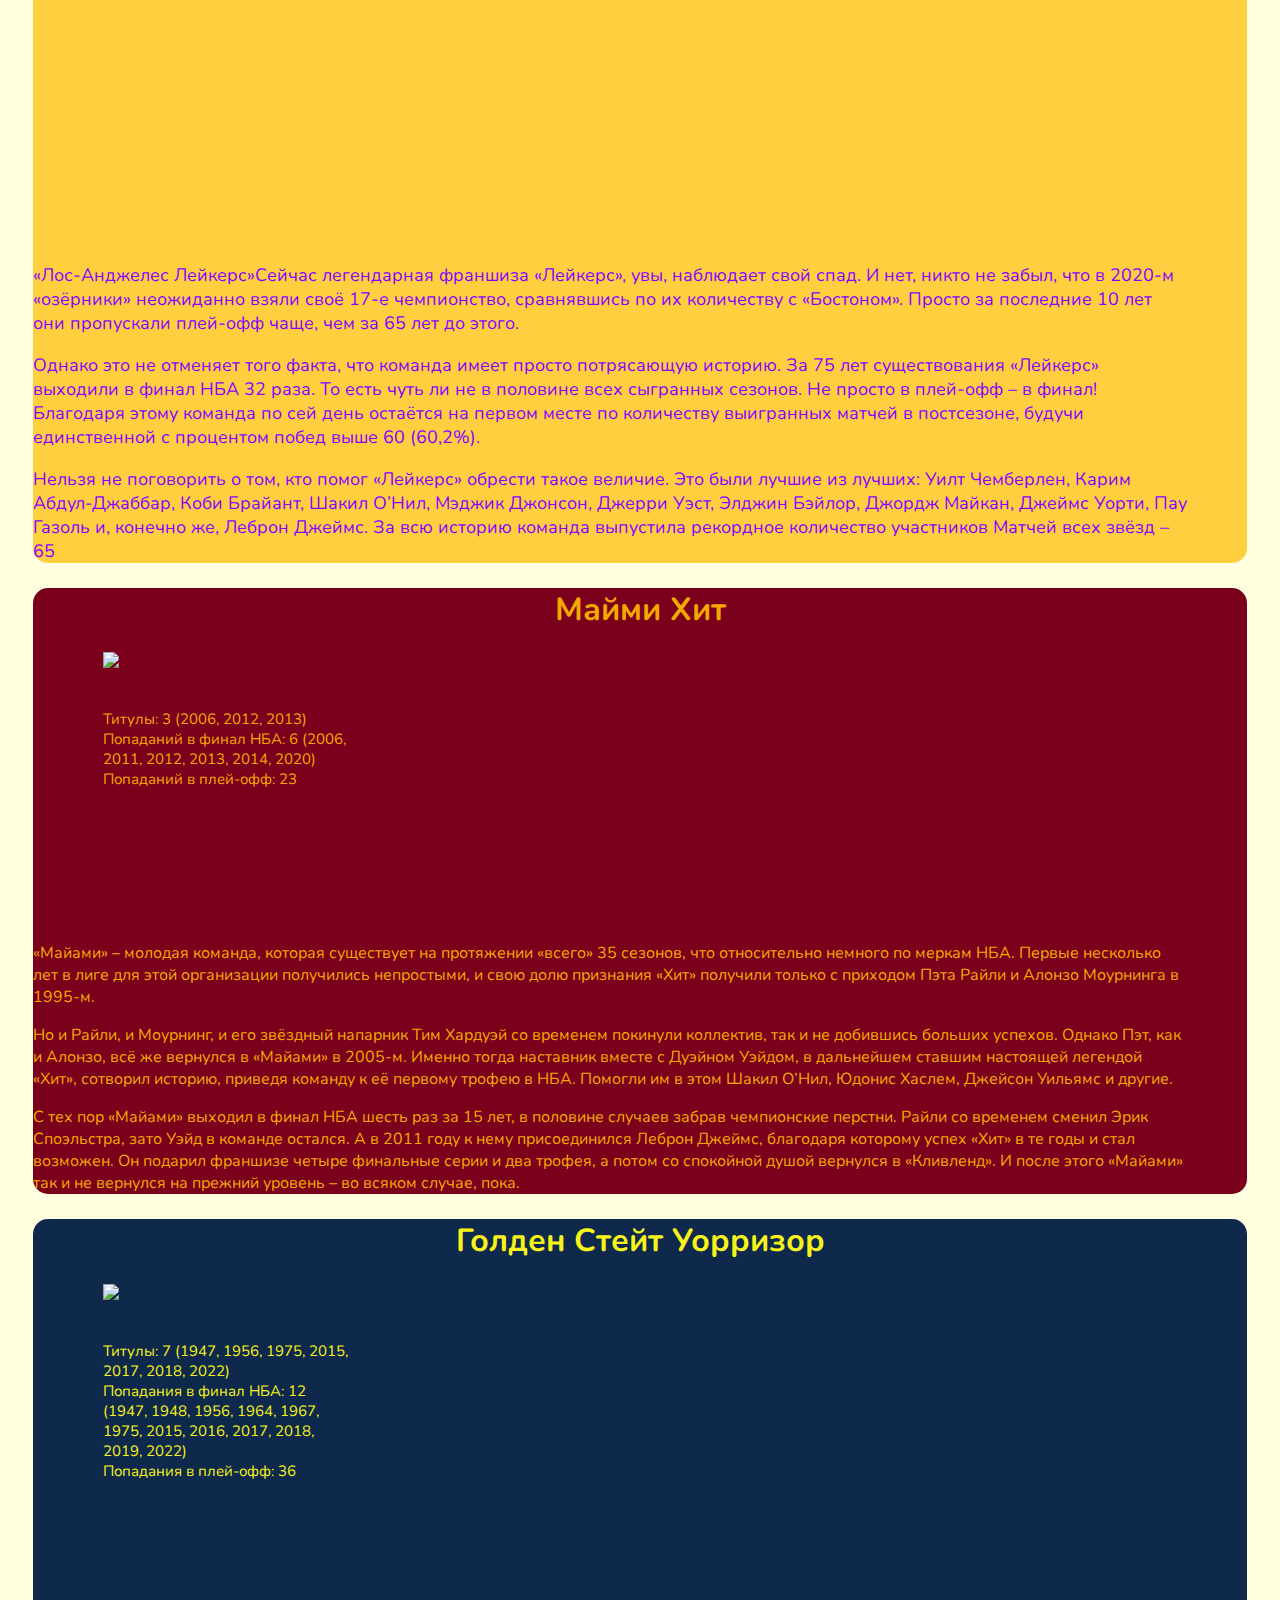
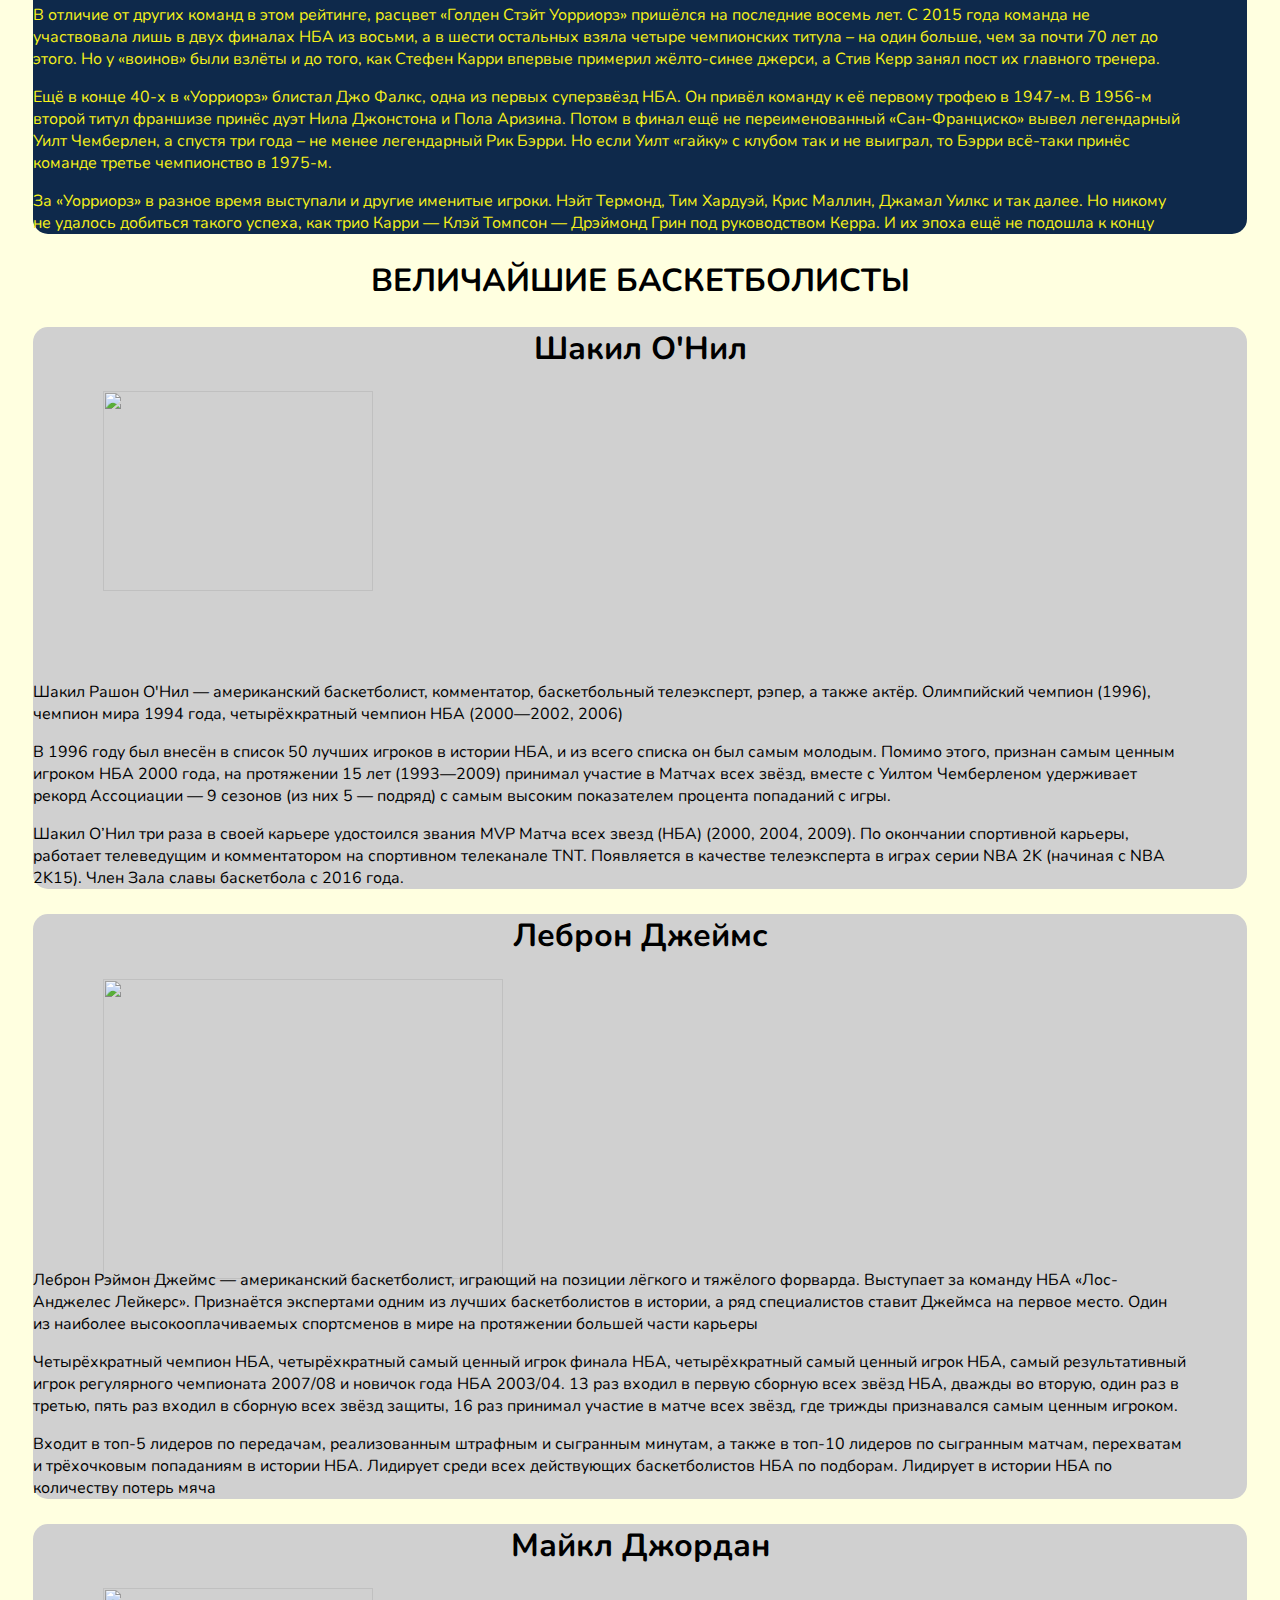
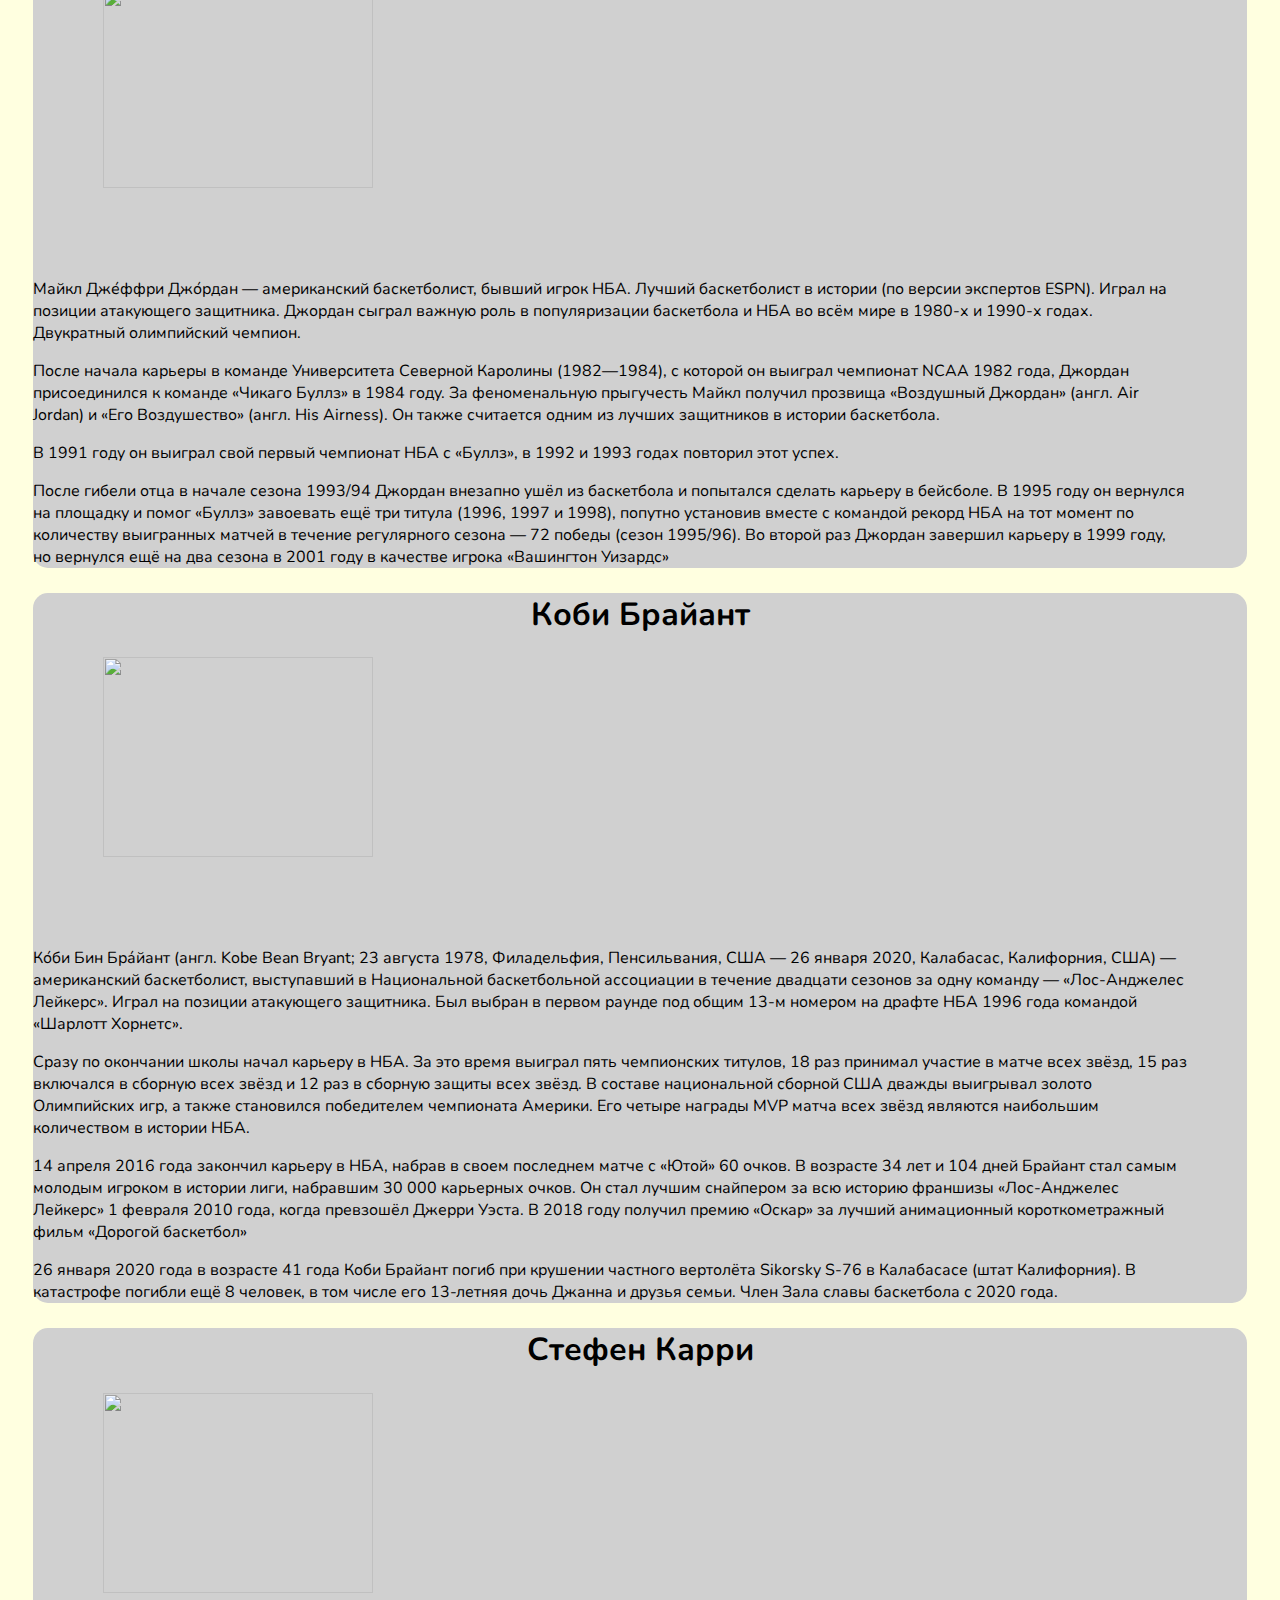
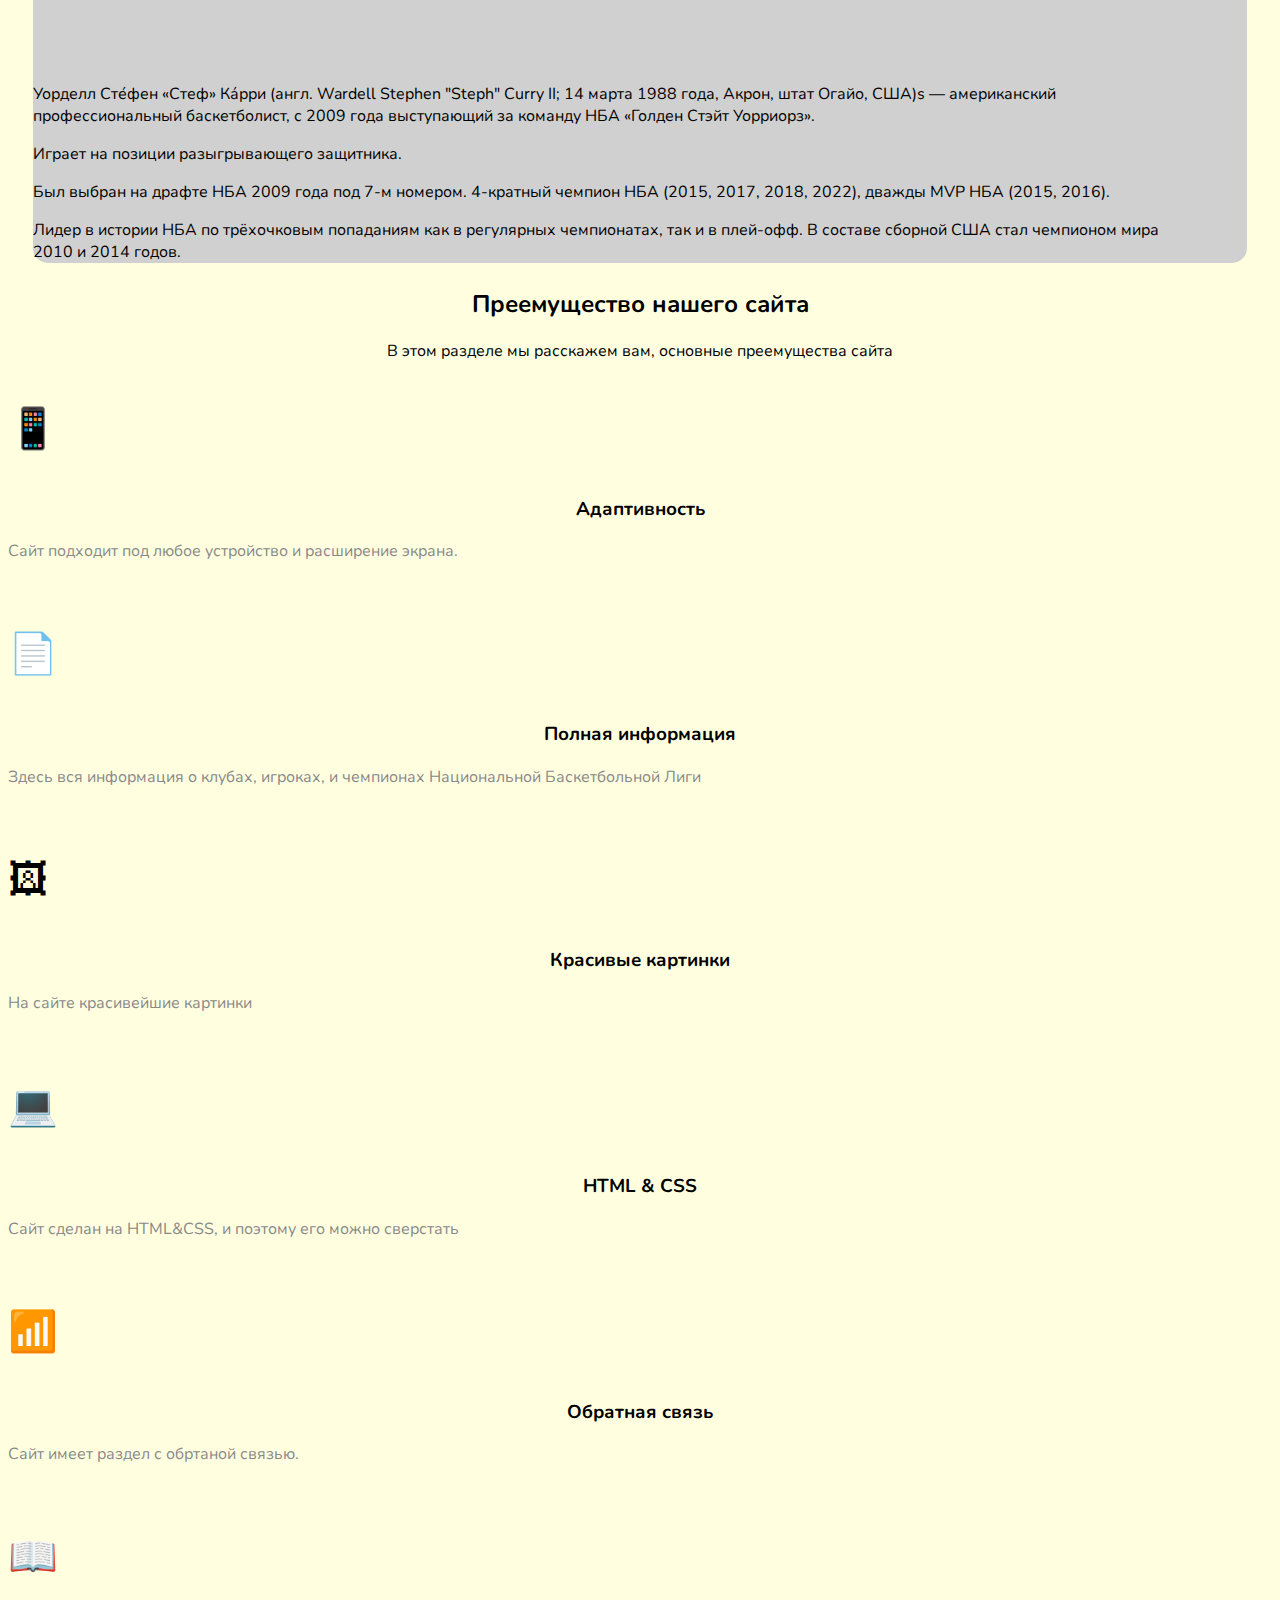
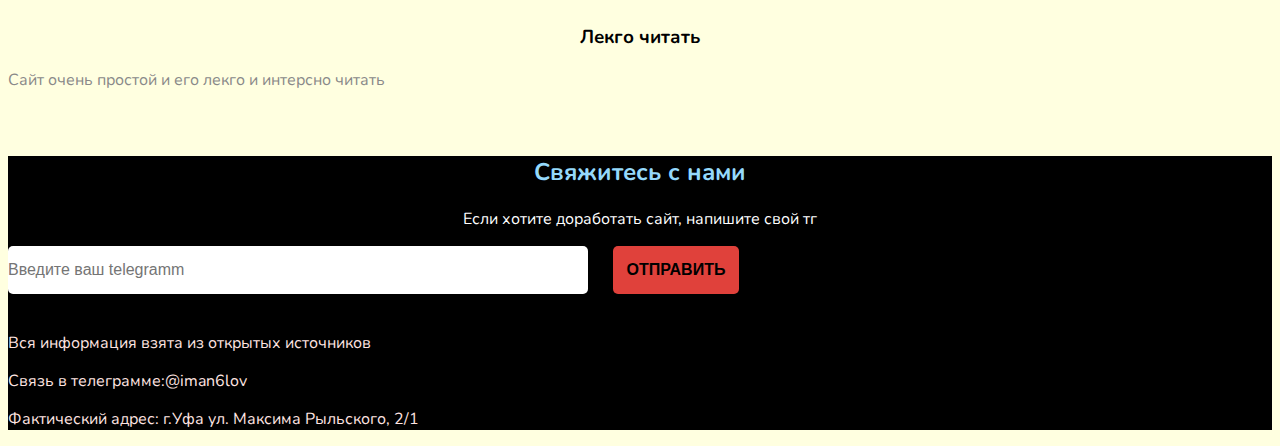
==== commit cc4347ba: "Add files via upload" ====
--- a/index.html
+++ b/index.html
@@ -36,7 +36,7 @@
 </head>
 <body>
 
-     <nav class="navbar navbar-expand-xl navbar-light bg-light">
+     <nav class="navbar navbar-expand-xl navbar-light bg-light sticky-top">
         <div class="container">
             <a class="navbar-brand" href="#">
                 <img src="https://tvou-voleyball.ru/wp-content/uploads/2021/02/3_shkolnyj-1200x685.png" width="120px" height="50px">
@@ -123,18 +123,18 @@
         </div>
 
      <div class="container">
-            <div class="player_info" id="chicago_bulls">
-                <div class="row justify-content-center">
-                    <div class="player_title">
+            <div class="club_info" id="chicago_bulls">
+                <div class="row justify-content-center">
+                    <div class="club_title">
                         <h1>Чикаго Буллз</h1>
                     </div>
                 </div>
 
                 <div class="row">
                     <div class="col-sm-4">
-                        <div class="player_pic">
+                        <div class="club_pic">
                             <img src="https://img.championat.com/team/logo/15511762511292865625.png">
-                            <div class="player_achievments">
+                            <div class="club_achievments">
                                 Титулы: 6 (1991, 1992, 1993, 1996, 1997, 1998)
                                 <br>
                                 Попадания в финал НБА: 6 (1991, 1992, 1993, 1996, 1997, 1998)
@@ -145,7 +145,7 @@
                         </div>
                     </div>
                     <div class="col-sm-8">
-                        <div class="player_bio">
+                        <div class="club_bio">
                             <p>«Чикаго» повезло стать домом для величайшего игрока в истории баскетбола – Майкла Джордана. Через несколько лет после прихода в НБА (и в «Буллз» в частности) он затмил наследие множества великих команд и игроков.</p> 
 
                             <p>С Его Воздушеством команда выиграла шесть трофеев НБА за восемь лет — и выиграла бы все восемь, если бы Джордан не взял паузу в карьере. При нём «быки» имели более 65% побед как в регулярке, так и в плей-офф, что значительно превышает средние показатели франшизы в его отсутствие – 51% и 54% соответственно.</p>
@@ -160,9 +160,9 @@
                 </div>
         </div>
 
-        <div class="player_info boston_background">
-                <div class="row justify-content-center">
-                    <div class="player_title">
+        <div class="club_info boston_background">
+                <div class="row justify-content-center">
+                    <div class="club_title">
                         <h1>Бостон Селтикс</h1>
                     </div>
                 </div>
@@ -170,7 +170,7 @@
                     <div class="col-sm-4">
                         <div id="boston_seltikcs">
                             <img src="https://img.championat.com/team/logo/1551176006728367109.png">
-                            <div class="player_achievments">
+                            <div class="club_achievments">
                                 Титулы: 17 (1957, 1959, 1960, 1961, 1962, 1963, 1964, 1965, 1966, 1968, 1969, 1974, 1976, 1981, 1984, 1986, 2008)
                                 <br>
                                 Попадания в финал НБА: 22 (1957, 1958, 1959, 1960, 1961, 1962, 1963, 1964, 1965, 1966, 1968, 1969, 1974, 1976, 1981, 1984, 1985, 1986, 1987, 2008, 2010, 2022)
@@ -181,7 +181,7 @@
                         </div>
                     </div>
                     <div class="col-sm-8">
-                        <div class="player_bio">
+                        <div class="club_bio">
                             <p>«Бостон» по праву считается одной из лучших франшиз в истории НБА. 17 трофеев, 22 попадания в финал НБА, 22 победы в Восточной конференции и рекордные 10 наград MVP – с таким послужным списком сложно тягаться.</p> 
 
                             <p>«Селтикс» также могут похвастаться просто невероятным количеством великих игроков: Билл Расселл, Ларри Бёрд, Роберт Пэриш, Пол Пирс, Боб Коузи, Джон Хавличек, Кевин Макхейл, Том Хейнсон, Кевин Гарнетт, Нэйт Арчибальд, Дэнни Эйндж, Деннис Джонсон, Джо Джо Уайт, Сэм Джонс, Дэйв Коуэнс, и этот список можно продолжать. Неудивительно, что «Бостон» – самая широко представленная команда в баскетбольном Зале славы. Туда включён 41 баскетболист, который когда-либо играл за «кельтов» или тренировал их.</p>
@@ -192,9 +192,9 @@
                 </div>
         </div>
 
-        <div class="player_info lakers_background">
-                <div class="row justify-content-center">
-                    <div class="player_title">
+        <div class="club_info lakers_background">
+                <div class="row justify-content-center">
+                    <div class="club_title">
                         <h1>Лос-Анджелес Лейкерс</h1>
                     </div>
                 </div>
@@ -202,7 +202,7 @@
                     <div class="col-sm-4">
                         <div id="lakers">
                             <img src="https://img.championat.com/team/logo/15511761121433763384.png">
-                            <div class="player_achievments">
+                            <div class="club_achievments">
                                 Титулы: 17 (1949, 1950, 1952, 1953, 1954, 1972, 1980, 1982, 1985, 1987, 1988, 2000, 2001, 2002, 2009, 2010, 2020)
                                 <br>
                                 Попадания в финал НБА: 32 (1949, 1950, 1952, 1953, 1954, 1959, 1962, 1963, 1965, 1966, 1968, 1969, 1970, 1972, 1973, 1980, 1982, 1983, 1984, 1985, 1987, 1989, 1991, 1988, 2000, 2001, 2002, 2004, 2008, 2009, 2010, 2020)
@@ -224,17 +224,17 @@
                 </div>
         </div>
 
-        <div class="player_info" id="miami_hit">
-                <div class="row justify-content-center">
-                    <div class="player_title">
+        <div class="club_info" id="miami_hit">
+                <div class="row justify-content-center">
+                    <div class="club_title">
                         <h1>Майми Хит</h1>
                     </div>
                 </div>
                 <div class="row">
                     <div class="col-sm-4">
-                        <div class="player_pic">
+                        <div class="club_pic">
                             <img src="https://img.championat.com/team/logo/15511761191726583124.png">
-                            <div class="player_achievments">
+                            <div class="club_achievments">
                                 Титулы: 3 (2006, 2012, 2013)
                                 <br>
                                 Попаданий в финал НБА: 6 (2006, 2011, 2012, 2013, 2014, 2020)
@@ -245,7 +245,7 @@
                         </div>
                     </div>
                     <div class="col-sm-8">
-                        <div class="player_bio">
+                        <div class="club_bio">
                             <p>«Майами» – молодая команда, которая существует на протяжении «всего» 35 сезонов, что относительно немного по меркам НБА. Первые несколько лет в лиге для этой организации получились непростыми, и свою долю признания «Хит» получили только с приходом Пэта Райли и Алонзо Моурнинга в 1995-м.</p> 
 
                             <p> Но и Райли, и Моурнинг, и его звёздный напарник Тим Хардуэй со временем покинули коллектив, так и не добившись больших успехов. Однако Пэт, как и Алонзо, всё же вернулся в «Майами» в 2005-м. Именно тогда наставник вместе с Дуэйном Уэйдом, в дальнейшем ставшим настоящей легендой «Хит», сотворил историю, приведя команду к её первому трофею в НБА. Помогли им в этом Шакил О’Нил, Юдонис Хаслем, Джейсон Уильямс и другие.</p>
@@ -256,9 +256,9 @@
                 </div>
         </div>
 
-             <div class="player_info" id="golden_background">
-                <div class="row justify-content-center">
-                    <div class="player_title">
+             <div class="club_info" id="golden_background">
+                <div class="row justify-content-center">
+                    <div class="club_title">
                         <h1>Голден Стейт Уорризор</h1>
                     </div>
                 </div>
@@ -267,49 +267,115 @@
                     <div class="col-sm-4">
                         <div class="golden_state">
                             <img src="https://img.championat.com/team/logo/15511760361894445242.png">
+                            <div class="club_achievments">
+                               Титулы: 7 (1947, 1956, 1975, 2015, 2017, 2018, 2022)
+                                <br>
+                               Попадания в финал НБА: 12 (1947, 1948, 1956, 1964, 1967, 1975, 2015, 2016, 2017, 2018, 2019, 2022)
+                                <br>
+                                Попадания в плей-офф: 36
+                                <br>
+                            </div>
+                        </div>
+                    </div>
+                    <div class="col-sm-8">
+                        <div class="club_bio">
+                            <p> В отличие от других команд в этом рейтинге, расцвет «Голден Стэйт Уорриорз» пришёлся на последние восемь лет. С 2015 года команда не участвовала лишь в двух финалах НБА из восьми, а в шести остальных взяла четыре чемпионских титула – на один больше, чем за почти 70 лет до этого. Но у «воинов» были взлёты и до того, как Стефен Карри впервые примерил жёлто-синее джерси, а Стив Керр занял пост их главного тренера.</p> 
+
+                            <p>Ещё в конце 40-х в «Уорриорз» блистал Джо Фалкс, одна из первых суперзвёзд НБА. Он привёл команду к её первому трофею в 1947-м. В 1956-м второй титул франшизе принёс дуэт Нила Джонстона и Пола Аризина. Потом в финал ещё не переименованный «Сан-Франциско» вывел легендарный Уилт Чемберлен, а спустя три года – не менее легендарный Рик Бэрри. Но если Уилт «гайку» с клубом так и не выиграл, то Бэрри всё-таки принёс команде третье чемпионство в 1975-м.</p>
+
+                            <p>За «Уорриорз» в разное время выступали и другие именитые игроки. Нэйт Термонд, Тим Хардуэй, Крис Маллин, Джамал Уилкс и так далее. Но никому не удалось добиться такого успеха, как трио Карри — Клэй Томпсон — Дрэймонд Грин под руководством Керра. И их эпоха ещё не подошла к концу</p>
+                        </div>
+                    </div>
+                </div>
+        </div>
+    
+    </div>
+<header>
+
+        <div>
+            <div class="animated fadeInUp">
+                <div class="igroki">
+                    <h1>ВЕЛИЧАЙШИЕ БАСКЕТБОЛИСТЫ</h1>
+                </div>
+            </div>
+        </div>
+
+          <div class="player_info"  id="shaq">
+                <div class="row justify-content-center">
+                    <div class="player_title">
+                        <h1>Шакил О'Нил</h1>
+                    </div>
+                </div>
+                <div class="row">
+                    <div class="col-sm-4">
+                        <div class="player_pic">
+                            <img src="https://www.peoples.ru/sport/basketball/shaquille_oneal/o'neal_288.jpg" width="270px" height="200px">
                             <div class="player_achievments">
-                               Титулы: 7 (1947, 1956, 1975, 2015, 2017, 2018, 2022)
-                                <br>
-                               Попадания в финал НБА: 12 (1947, 1948, 1956, 1964, 1967, 1975, 2015, 2016, 2017, 2018, 2019, 2022)
-                                <br>
-                                Попадания в плей-офф: 36
+                               
+                                <br>
+                 
+                                <br>
+                               
                                 <br>
                             </div>
                         </div>
                     </div>
                     <div class="col-sm-8">
                         <div class="player_bio">
-                            <p> В отличие от других команд в этом рейтинге, расцвет «Голден Стэйт Уорриорз» пришёлся на последние восемь лет. С 2015 года команда не участвовала лишь в двух финалах НБА из восьми, а в шести остальных взяла четыре чемпионских титула – на один больше, чем за почти 70 лет до этого. Но у «воинов» были взлёты и до того, как Стефен Карри впервые примерил жёлто-синее джерси, а Стив Керр занял пост их главного тренера.</p> 
-
-                            <p>Ещё в конце 40-х в «Уорриорз» блистал Джо Фалкс, одна из первых суперзвёзд НБА. Он привёл команду к её первому трофею в 1947-м. В 1956-м второй титул франшизе принёс дуэт Нила Джонстона и Пола Аризина. Потом в финал ещё не переименованный «Сан-Франциско» вывел легендарный Уилт Чемберлен, а спустя три года – не менее легендарный Рик Бэрри. Но если Уилт «гайку» с клубом так и не выиграл, то Бэрри всё-таки принёс команде третье чемпионство в 1975-м.</p>
-
-                            <p>За «Уорриорз» в разное время выступали и другие именитые игроки. Нэйт Термонд, Тим Хардуэй, Крис Маллин, Джамал Уилкс и так далее. Но никому не удалось добиться такого успеха, как трио Карри — Клэй Томпсон — Дрэймонд Грин под руководством Керра. И их эпоха ещё не подошла к концу</p>
-                        </div>
-                    </div>
-                </div>
-        </div>
-
-
-<header>
-
-         <div>
-            <div class="animated fadeInUp">
-                <div class="igroki" id="shaq">
-                    <h1>ВЕЛИЧАЙШИЕ БАСКЕТБОЛИСТЫ</h1>
-                </div>
+                            <p>Шакил Рашон О'Нил — американский баскетболист, комментатор, баскетбольный телеэксперт, рэпер, а также актёр. Олимпийский чемпион (1996), чемпион мира 1994 года, четырёхкратный чемпион НБА (2000—2002, 2006)</p>
+
+                            <p>В 1996 году был внесён в список 50 лучших игроков в истории НБА, и из всего списка он был самым молодым. Помимо этого, признан самым ценным игроком НБА 2000 года, на протяжении 15 лет (1993—2009) принимал участие в Матчах всех звёзд, вместе с Уилтом Чемберленом удерживает рекорд Ассоциации — 9 сезонов (из них 5 — подряд) с самым высоким показателем процента попаданий с игры.</p>
+
+                            <p>  Шакил О’Нил три раза в своей карьере удостоился звания MVP Матча всех звезд (НБА) (2000, 2004, 2009). По окончании спортивной карьеры, работает телеведущим и комментатором на спортивном телеканале TNT. Появляется в качестве телеэксперта в играх серии NBA 2K (начиная с NBA 2K15). Член Зала славы баскетбола с 2016 года.</p>
+                        </div>
+                    </div>
+                </div>
+        </div>
+
+        <div class="player_info" id="lebron" id>
+                <div class="row justify-content-center">
+                    <div class="player_title">
+                        <h1>Леброн Джеймс</h1>
+                    </div>
+                </div>
+                <div class="row">
+                    <div class="col-sm-4">
+                        <div class="player_pic">
+                            <img src="https://avatars.mds.yandex.net/i?id=bf3999361374705aa3854f985b9b17167d64116c-10576901-images-thumbs&n=13" width="400px" height="300px">
+                            <div class="player_achievments">
+                                
+                                <br>
+                 
+                                <br>
+                               
+                                <br>
+                            </div>
+                        </div>
+                    </div>
+                    <div class="col-sm-8">
+                        <div class="player_bio">
+                            <p>Леброн Рэймон Джеймс — американский баскетболист, играющий на позиции лёгкого и тяжёлого форварда. Выступает за команду НБА «Лос-Анджелес Лейкерс». Признаётся экспертами одним из лучших баскетболистов в истории, а ряд специалистов ставит Джеймса на первое место. Один из наиболее высокооплачиваемых спортсменов в мире на протяжении большей части карьеры</p>
+
+                            <p>Четырёхкратный чемпион НБА, четырёхкратный самый ценный игрок финала НБА, четырёхкратный самый ценный игрок НБА, самый результативный игрок регулярного чемпионата 2007/08 и новичок года НБА 2003/04. 13 раз входил в первую сборную всех звёзд НБА, дважды во вторую, один раз в третью, пять раз входил в сборную всех звёзд защиты, 16 раз принимал участие в матче всех звёзд, где трижды признавался самым ценным игроком.</p>
+
+                            <p>  Входит в топ-5 лидеров по передачам, реализованным штрафным и сыгранным минутам, а также в топ-10 лидеров по сыгранным матчам, перехватам и трёхочковым попаданиям в истории НБА. Лидирует среди всех действующих баскетболистов НБА по подборам. Лидирует в истории НБА по количеству потерь мяча</p>
+                        </div>
+                    </div>
+                </div>
+        </div>
+
+<!-- 
+        <div class="igroki">
+            <h1>Шакил О'Нил</h1>
+        </div>
+            <img src="https://www.peoples.ru/sport/basketball/shaquille_oneal/o'neal_288.jpg" width="35%">
+        <div class="row">        
+            <div class="col-lg-10">
+                Шакил Рашон О'Нил — американский баскетболист, комментатор, баскетбольный телеэксперт, рэпер, а также актёр. Олимпийский чемпион (1996), чемпион мира 1994 года, четырёхкратный чемпион НБА (2000—2002, 2006). В 1996 году был внесён в список 50 лучших игроков в истории НБА, и из всего списка он был самым молодым. Помимо этого, признан самым ценным игроком НБА 2000 года, на протяжении 15 лет (1993—2009) принимал участие в Матчах всех звёзд, вместе с Уилтом Чемберленом удерживает рекорд Ассоциации — 9 сезонов (из них 5 — подряд) с самым высоким показателем процента попаданий с игры. Шакил О’Нил три раза в своей карьере удостоился звания MVP Матча всех звезд (НБА) (2000, 2004, 2009). По окончании спортивной карьеры, работает телеведущим и комментатором на спортивном телеканале TNT. Появляется в качестве телеэксперта в играх серии NBA 2K (начиная с NBA 2K15). Член Зала славы баскетбола с 2016 года.
             </div>
-         </div>
-         <div class="igroki">
-            <h1>Шакил О'Нил</h1>
-         </div>
-         <img src="https://www.peoples.ru/sport/basketball/shaquille_oneal/o'neal_288.jpg" width="35%">
-   		<div class="row">
-   			
-   			<div class="col-lg-10">
-              Шакил Рашон О'Нил — американский баскетболист, комментатор, баскетбольный телеэксперт, рэпер, а также актёр. Олимпийский чемпион (1996), чемпион мира 1994 года, четырёхкратный чемпион НБА (2000—2002, 2006). В 1996 году был внесён в список 50 лучших игроков в истории НБА, и из всего списка он был самым молодым. Помимо этого, признан самым ценным игроком НБА 2000 года, на протяжении 15 лет (1993—2009) принимал участие в Матчах всех звёзд, вместе с Уилтом Чемберленом удерживает рекорд Ассоциации — 9 сезонов (из них 5 — подряд) с самым высоким показателем процента попаданий с игры. Шакил О’Нил три раза в своей карьере удостоился звания MVP Матча всех звезд (НБА) (2000, 2004, 2009). По окончании спортивной карьеры, работает телеведущим и комментатором на спортивном телеканале TNT. Появляется в качестве телеэксперта в играх серии NBA 2K (начиная с NBA 2K15). Член Зала славы баскетбола с 2016 года.
-            </div>
-   		</div>
-         <div class="igroki" id="lebron">
+        </div>
+
+ -->      <!--    <div class="igroki" id="lebron">
             <h1>Леброн Джеймс</h1>
          </div>
          <img src="https://avatars.mds.yandex.net/i?id=bf3999361374705aa3854f985b9b17167d64116c-10576901-images-thumbs&n=13" width="35%">
@@ -319,8 +385,43 @@
                Леброн Рэймон Джеймс — американский баскетболист, играющий на позиции лёгкого и тяжёлого форварда. Выступает за команду НБА «Лос-Анджелес Лейкерс». Признаётся экспертами одним из лучших баскетболистов в истории, а ряд специалистов ставит Джеймса на первое место. Один из наиболее высокооплачиваемых спортсменов в мире на протяжении большей части карьеры,
                 Четырёхкратный чемпион НБА, четырёхкратный самый ценный игрок финала НБА, четырёхкратный самый ценный игрок НБА, самый результативный игрок регулярного чемпионата 2007/08 и новичок года НБА 2003/04. 13 раз входил в первую сборную всех звёзд НБА, дважды во вторую, один раз в третью, пять раз входил в сборную всех звёзд защиты, 16 раз принимал участие в матче всех звёзд, где трижды признавался самым ценным игроком. Лучший снайпер в истории регулярных сезонов и плей-офф НБА. Входит в топ-5 лидеров по передачам, реализованным штрафным и сыгранным минутам, а также в топ-10 лидеров по сыгранным матчам, перехватам и трёхочковым попаданиям в истории НБА. Лидирует среди всех действующих баскетболистов НБА по подборам. Лидирует в истории НБА по количеству потерь мяча
    			</div>
-   		</div>
-         <div class="igroki" id="jordan">
+   		</div> -->
+
+
+        <div class="player_info" id="jordan">
+                <div class="row justify-content-center">
+                    <div class="player_title">
+                        <h1>Майкл Джордан</h1>
+                    </div>
+                </div>
+                <div class="row">
+                    <div class="col-sm-4">
+                        <div class="player_pic">
+                            <img src="https://s.yimg.com/ny/api/res/1.2/JQof7axK_5ByjjyW1nrCPw--/YXBwaWQ9aGlnaGxhbmRlcjt3PTEyMDA7aD04NDQ-/https://s.yimg.com/uu/api/res/1.2/pYqp7RoYFmujeQxvanWd8w--~B/aD05MDA7dz0xMjgwO2FwcGlkPXl0YWNoeW9u/https://media.zenfs.com/en/hoops_hype_usa_today_sports_articles_974/3ef0ee2fdbd9decb772357d4c23d89d0" width="270px" height="200px">
+                            <div class="player_achievments">
+                                
+                                <br>
+                 
+                                <br>
+                               
+                                <br>
+                            </div>
+                        </div>
+                    </div>
+                    <div class="col-sm-8">
+                        <div class="player_bio">
+                            <p>Майкл Дже́ффри Джо́рдан  — американский баскетболист, бывший игрок НБА. Лучший баскетболист в истории (по версии экспертов ESPN). Играл на позиции атакующего защитника. Джордан сыграл важную роль в популяризации баскетбола и НБА во всём мире в 1980-х и 1990-х годах. Двукратный олимпийский чемпион.</p>
+
+                            <p>После начала карьеры в команде Университета Северной Каролины (1982—1984), с которой он выиграл чемпионат NCAA 1982 года, Джордан присоединился к команде «Чикаго Буллз» в 1984 году. За феноменальную прыгучесть Майкл получил прозвища «Воздушный Джордан» (англ. Air Jordan) и «Его Воздушество» (англ. His Airness). Он также считается одним из лучших защитников в истории баскетбола.</p>
+
+                            <p> В 1991 году он выиграл свой первый чемпионат НБА с «Буллз», в 1992 и 1993 годах повторил этот успех.</p>
+
+                            <p>После гибели отца в начале сезона 1993/94 Джордан внезапно ушёл из баскетбола и попытался сделать карьеру в бейсболе. В 1995 году он вернулся на площадку и помог «Буллз» завоевать ещё три титула (1996, 1997 и 1998), попутно установив вместе с командой рекорд НБА на тот момент по количеству выигранных матчей в течение регулярного сезона — 72 победы (сезон 1995/96). Во второй раз Джордан завершил карьеру в 1999 году, но вернулся ещё на два сезона в 2001 году в качестве игрока «Вашингтон Уизардс»</p>
+                        </div>
+                    </div>
+                </div>
+        </div>
+        <!--  <div class="igroki" id="jordan">
             <h1>Майкл Джордан</h1>
          </div>
          <img src="https://s.yimg.com/ny/api/res/1.2/JQof7axK_5ByjjyW1nrCPw--/YXBwaWQ9aGlnaGxhbmRlcjt3PTEyMDA7aD04NDQ-/https://s.yimg.com/uu/api/res/1.2/pYqp7RoYFmujeQxvanWd8w--~B/aD05MDA7dz0xMjgwO2FwcGlkPXl0YWNoeW9u/https://media.zenfs.com/en/hoops_hype_usa_today_sports_articles_974/3ef0ee2fdbd9decb772357d4c23d89d0" width="35%" height="35%">
@@ -329,8 +430,43 @@
             Майкл Дже́ффри Джо́рдан  — американский баскетболист, бывший игрок НБА. Лучший баскетболист в истории (по версии экспертов ESPN). Играл на позиции атакующего защитника. Джордан сыграл важную роль в популяризации баскетбола и НБА во всём мире в 1980-х и 1990-х годах. Двукратный олимпийский чемпион.
             После начала карьеры в команде Университета Северной Каролины (1982—1984), с которой он выиграл чемпионат NCAA 1982 года, Джордан присоединился к команде «Чикаго Буллз» в 1984 году. За феноменальную прыгучесть Майкл получил прозвища «Воздушный Джордан» (англ. Air Jordan) и «Его Воздушество» (англ. His Airness). Он также считается одним из лучших защитников в истории баскетбола. В 1991 году он выиграл свой первый чемпионат НБА с «Буллз», в 1992 и 1993 годах повторил этот успех. После гибели отца в начале сезона 1993/94 Джордан внезапно ушёл из баскетбола и попытался сделать карьеру в бейсболе. В 1995 году он вернулся на площадку и помог «Буллз» завоевать ещё три титула (1996, 1997 и 1998), попутно установив вместе с командой рекорд НБА на тот момент по количеству выигранных матчей в течение регулярного сезона — 72 победы (сезон 1995/96). Во второй раз Джордан завершил карьеру в 1999 году, но вернулся ещё на два сезона в 2001 году в качестве игрока «Вашингтон Уизардс».
             </div>
-         </div>
-         <div class="igroki" id="kobi">
+         </div> -->
+
+          <div class="player_info"  id="kobi">
+                <div class="row justify-content-center">
+                    <div class="player_title">
+                        <h1>Коби Брайант</h1>
+                    </div>
+                </div>
+                <div class="row">
+                    <div class="col-sm-4">
+                        <div class="player_pic">
+                            <img src="https://allya.ru/wp-content/uploads/2020/04/los-angeles-lakers-guard-kobe-bryant.jpg" width="270px" height="200px">
+                            <div class="player_achievments">
+                           
+                                <br>
+                 
+                                <br>
+                               
+                                <br>
+                            </div>
+                        </div>
+                    </div>
+                    <div class="col-sm-8">
+                        <div class="player_bio">
+                            <p>Ко́би Бин Бра́йант (англ. Kobe Bean Bryant; 23 августа 1978, Филадельфия, Пенсильвания, США — 26 января 2020, Калабасас, Калифорния, США) — американский баскетболист, выступавший в Национальной баскетбольной ассоциации в течение двадцати сезонов за одну команду — «Лос-Анджелес Лейкерс». Играл на позиции атакующего защитника. Был выбран в первом раунде под общим 13-м номером на драфте НБА 1996 года командой «Шарлотт Хорнетс».</p>
+
+                            <p>Сразу по окончании школы начал карьеру в НБА. За это время выиграл пять чемпионских титулов, 18 раз принимал участие в матче всех звёзд, 15 раз включался в сборную всех звёзд и 12 раз в сборную защиты всех звёзд. В составе национальной сборной США дважды выигрывал золото Олимпийских игр, а также становился победителем чемпионата Америки. Его четыре награды MVP матча всех звёзд являются наибольшим количеством в истории НБА.</p>
+
+                            <p>14 апреля 2016 года закончил карьеру в НБА, набрав в своем последнем матче с «Ютой» 60 очков. В возрасте 34 лет и 104 дней Брайант стал самым молодым игроком в истории лиги, набравшим 30 000 карьерных очков. Он стал лучшим снайпером за всю историю франшизы «Лос-Анджелес Лейкерс» 1 февраля 2010 года, когда превзошёл Джерри Уэста. В 2018 году получил премию «Оскар» за лучший анимационный короткометражный фильм «Дорогой баскетбол»</p>
+
+                            <p>   26 января 2020 года в возрасте 41 года Коби Брайант погиб при крушении частного вертолёта Sikorsky S-76 в Калабасасе (штат Калифорния). В катастрофе погибли ещё 8 человек, в том числе его 13-летняя дочь Джанна и друзья семьи. Член Зала славы баскетбола с 2020 года.</p>
+                        </div>
+                    </div>
+                </div>
+        </div>
+
+        <!--  <div class="igroki" id="kobi">
              <h1>Коби Брайант</h1>
          </div>
          <img src="https://allya.ru/wp-content/uploads/2020/04/los-angeles-lakers-guard-kobe-bryant.jpg" width="35%" width="35%">
@@ -343,7 +479,44 @@
              <div>
              <h1></h1>
          </div>
-                <div class="igroki" id="karri">
+                -->
+
+
+                <div class="player_info" id="karri">
+                <div class="row justify-content-center">
+                    <div class="player_title">
+                        <h1>Стефен Карри</h1>
+                    </div>
+                </div>
+                <div class="row">
+                    <div class="col-sm-4">
+                        <div class="player_pic">
+                            <img src="https://www.slamdunk.ru/uploads/monthly_2022_06/Stephen-Curry-Golden-State-Warriors.jpg.7346f56ccbb8896f5819c0889ad2a710.jpg" width="270px" height="200px">
+                            <div class="player_achievments">
+                              
+                                <br>
+                 
+                                <br>
+                               
+                                <br>
+                            </div>
+                        </div>
+                    </div>
+                    <div class="col-sm-8">
+                        <div class="player_bio">
+                            <p>Уорделл Сте́фен «Стеф» Ка́рри (англ. Wardell Stephen "Steph" Curry II; 14 марта 1988 года, Акрон, штат Огайо, США)s  — американский профессиональный баскетболист, с 2009 года выступающий за команду НБА «Голден Стэйт Уорриорз».</p>
+
+                            <p>Играет на позиции разыгрывающего защитника.</p>
+
+                            <p>Был выбран на драфте НБА 2009 года под 7-м номером. 4-кратный чемпион НБА (2015, 2017, 2018, 2022), дважды MVP НБА (2015, 2016).</p>
+
+                            <p>Лидер в истории НБА по трёхочковым попаданиям как в регулярных чемпионатах, так и в плей-офф. В составе сборной США стал чемпионом мира 2010 и 2014 годов.
+                                                                               </p>
+                        </div>
+                    </div>
+                </div>
+        </div>
+ <!-- <div class="igroki" id="karri">
                      <h1>Стефен Карри</h1>
                 </div>
                 <img src="https://www.slamdunk.ru/uploads/monthly_2022_06/Stephen-Curry-Golden-State-Warriors.jpg.7346f56ccbb8896f5819c0889ad2a710.jpg" width="35%" width="35%">
@@ -354,119 +527,121 @@
                 </div>
             </div>
         </div>
-    </div>
+    </div> -->
 </header> 
 
-<section id="interesting" class="interesting">
-   <div class="container"> 
-
-         <!--заголовок -->
-
-      <div class="row">
-         <div class="col-lg-12">
-            <div class="title">
-               <h2 class="prem">Преемущество нашего сайта</h2>
-                  <p class="prem"> В этом разделе мы расскажем вам, основные преемущества сайта</p>
-            </div>
-         </div>
-      </div>
-
-         <!--Текст -->
-
-      <div class="row">
-        <div class="col-lg-4">
-            <div class="feature d-flex">
-                <i class="fa fa-tablet feature__icon"></i>
-                    <div class="feature__block">
-                       <h3 class="feature__title">
-                            Адаптивность
-                       </h3>
-                        <p class="feature__text">
-                            Сайт подходит под любое устройство и расширение экрана. 
-                        </p>
-                    </div>
-            </div>
-        </div>
-      
-         <!--Информация-->
-
-      <div class="col-lg-4">
-          <div class="feature d-flex">
-               <svg class="icons" xmlns="http://www.w3.org/2000/svg" height="6em" viewBox="0 0 512 512"><!--! Font Awesome Free 6.4.2 by @fontawesome - https://fontawesome.com License - https://fontawesome.com/license (Commercial License) Copyright 2023 Fonticons, Inc. --><path d="M256 512A256 256 0 1 0 256 0a256 256 0 1 0 0 512zM216 336h24V272H216c-13.3 0-24-10.7-24-24s10.7-24 24-24h48c13.3 0 24 10.7 24 24v88h8c13.3 0 24 10.7 24 24s-10.7 24-24 24H216c-13.3 0-24-10.7-24-24s10.7-24 24-24zm40-208a32 32 0 1 1 0 64 32 32 0 1 1 0-64z"/></svg>
-                  <div class="feature__block">
-                      <h3 class="feature__title">
-                          Полная информация 
-                      </h3>
-                        <p class="feature__text">
-                           Здесь вся информация о клубах, игроках, и чемпионах Национальной Баскетбольной Лиги
-                        </p>
-                   </div>
-            </div>
-      </div>
-
-          <!--Информация-->
-
-      <div class="col-lg-4">
-         <div class="feature d-flex">
-            <i class="fa-solid fa-print"></i>
-               <div class="feature__block">
-                    <h3 class="feature__title">
-                        Красивые картинки
-                    </h3>
-                    <p class="feature__text">
-                        На сайте красивейшие картинки
-                    </p>
-               </div>
-         </div>
-      </div>
-
-      <div class="col-lg-4">
-        <div class="feature d-flex">
-            <i class="fa fa-code feature__icon"></i>
-               <div class="feature__block">
-                    <h3 class="feature__title">
-                        HTML & CSS
-                    </h3>
-                    <p class="feature__text">
-                        Сайт сделан на HTML&CSS, и поэтому его можно сверстать
-                    </p>
-                </div>
-        </div>
-      </div>
-
-      <div class="col-lg-4">
-        <div class="feature d-flex">
-            <i class="fa fa-envelope-o  feature__icon"></i>
-               <div class="feature__block">
-                    <h3 class="feature__title">
-                        Обратная связь
-                    </h3>
-                    <p class="feature__text">
-                        Сайт имеет раздел с обртаной связью. 
-                    </p>
-               </div>
-        </div>
-      </div>
-
-       <div class="col-lg-4">
-            <div class="feature d-flex">
-                <i class="fa fa-bookmark-o feature__icon"></i>
-                   <div class="feature__block">
-                        <h3 class="feature__title">
-                            Лекго читать 
-                        </h3>
-                        <p class="feature__text">
-                            Сайт очень простой и его лекго и интерсно читать  
-                        </p>
-                    </div>
-            </div>
-        </div>
-</div>
-       </section>
-
-      <section id="feedback" class="feedback">
-
-       <div class="container">
+    <section id="interesting" class="interesting">
+        <div class="container"> 
+
+                 <!--заголовок -->
+
+              <div class="row">
+                 <div class="col-lg-12">
+                    <div class="title">
+                       <h2 class="prem">Преемущество нашего сайта</h2>
+                          <p class="prem"> В этом разделе мы расскажем вам, основные преемущества сайта</p>
+                    </div>
+                 </div>
+              </div>
+
+                 <!--Текст -->
+
+              <div class="row">
+                <div class="col-lg-4">
+                    <div class="feature d-flex">
+                        <p class="emoji">📱</p>
+                            <div class="feature__block">
+                               <h3 class="feature__title">
+                                    Адаптивность
+                               </h3>
+                                <p class="feature__text">
+                                    Сайт подходит под любое устройство и расширение экрана. 
+                                </p>
+                            </div>
+                    </div>
+                </div>
+              
+                 <!--Информация-->
+
+              <div class="col-lg-4">
+                  <div class="feature d-flex">
+                        <p class="emoji">📄</p>
+                          <div class="feature__block">
+                              <h3 class="feature__title">
+                                  Полная информация 
+                              </h3>
+                                <p class="feature__text">
+                                   Здесь вся информация о клубах, игроках, и чемпионах Национальной Баскетбольной Лиги
+                                </p>
+                           </div>
+                    </div>
+              </div>
+
+                  <!--Информация-->
+
+              <div class="col-lg-4">
+                 <div class="feature d-flex">
+                    <p class="emoji">🖼</p>
+                       <div class="feature__block">
+                            <h3 class="feature__title">
+                                Красивые картинки
+                            </h3>
+                            <p class="feature__text">
+                                На сайте красивейшие картинки
+                            </p>
+                       </div>
+                 </div>
+              </div>
+
+              <div class="col-lg-4">
+                <div class="feature d-flex">
+                    <p class="emoji">💻</p>
+                       <div class="feature__block">
+                            <h3 class="feature__title">
+                                HTML & CSS
+                            </h3>
+                            <p class="feature__text">
+                                Сайт сделан на HTML&CSS, и поэтому его можно сверстать
+                            </p>
+                        </div>
+                </div>
+              </div>
+
+              <div class="col-lg-4">
+                <div class="feature d-flex">
+                    <p class="emoji">📶</p>
+                       <div class="feature__block">
+                            <h3 class="feature__title">
+                                Обратная связь
+                            </h3>
+                            <p class="feature__text">
+                                Сайт имеет раздел с обртаной связью. 
+                            </p>
+                       </div>
+                </div>
+              </div>
+
+               <div class="col-lg-4">
+                    <div class="feature d-flex">
+                        <p class="emoji">📖</p>
+                           <div class="feature__block">
+                                <h3 class="feature__title">
+                                    Лекго читать 
+                                </h3>
+                                <p class="feature__text">
+                                    Сайт очень простой и его лекго и интерсно читать  
+                                </p>
+                            </div>
+                    </div>
+                </div>
+          </div>
+
+        </div>
+    </section>
+
+    <section id="feedback" class="feedback">
+
+        <div class="container">
             <div class="row">
                 <div class="col-lg-12">
                    <div class="title">
@@ -474,26 +649,26 @@
                          Свяжитесь с нами
                       </h2>
                        <p class="title__text">
-                             Если хотите получить работу курьером 5 тысяч в час, пишете в свой ник телеграмме
+                             Если хотите доработать сайт, напишите свой тг
                         </p>
                     </div>
                 </div>
             </div>
 
-                 <div class="row">
-                      <div class="col-lg-10 ml-auto">
-                      <form action="#" class="form"> 
-                             <input type="email" placeholder="Введите ваш telegramm" class="form_input" required>
-                             <button type="submit" class="button">Отправить</button>
-                      </form>
-                      </div>
-                 </div>
-              </div>
-</section>
-
- <footer id="footer" class="footer">
-        <div class="container"> 
             <div class="row">
+                <div class="col-lg-10 ml-auto">
+                <form action="#" class="form"> 
+                    <input type="email" placeholder="Введите ваш telegramm" class="form_input" required>
+                    <button type="submit" class="button">Отправить</button>
+                </form>
+                </div>
+            </div>
+        </div>
+    </section>
+
+    <footer id="footer" class="footer">
+        <!-- <div class="container">  -->
+          <!--   <div class="row">
                 <div class="col-lg-4">
                     <div class="footer_info">
                          
@@ -512,24 +687,20 @@
                             
                         </div>
                     </div>  
-                </div>
-
-                    <div class="row mx-3 justify-content-center">
-                       <div class="col-lg-4">
-                          <p class="footertext">Номер для связи 102 и скажите волшебные слова, за словами в тг</p>
-                       </div>
-                       <div class="col-lg-4">
-                          <p class="footertext">Связь в телеграмме:@yatvoirotadgaradudgu</p>
-                       </div>
-                       <div class="col-lg-4">
-                          <p class="footertext">Скиньте на билет артуру в Челябинск: 79875892940 tinkoff
-                       </div>
-                    </div>
-        </div>
-
-         <div class="container">
-            
-         </div>
+                </div -->>
+
+                 <div class="row mx-3 justify-content-center">
+                    <div class="col-lg-4">
+                        <p class="footertext">Вся информация взята из открытых источников</p>
+                    </div>
+                    <div class="col-lg-4">
+                        <p class="footertext">Связь в телеграмме:@iman6lov</p>
+                    </div>
+                    <div class="col-lg-4">
+                        <p class="footertext">Фактический адрес: г.Уфа ул. Максима Рыльского, 2/1
+                    </div>
+                </div>
+       
     </footer>
 
 </body>
--- a/style.css
+++ b/style.css
@@ -11,6 +11,38 @@
 
 p {
 /*    text-align: center;*/
+}
+
+.club_info {
+    background-color: #D0D0D0;
+    border-radius: 15px;
+    margin: 25px;
+}
+
+.club_title {
+    margin-top: 15px;
+    text-align: center;
+}
+
+.club_pic {
+    width: 250px;
+    height: 250px;
+    margin-right: 40px;
+    margin-left: 70px;
+    margin-top: 15px;
+    margin-bottom: 40px;
+}
+
+.club_achievments {
+    margin-top: 35px;
+    font-size: 15px;
+}
+
+.club_bio {
+    margin-top: 15px;
+    margin-bottom: 20px;
+    margin-right: 60px;
+    font-size: 16px;
 }
 
 .player_info {
@@ -210,6 +242,10 @@
 
     background:#000;
     color: #fff;
+}
+
+.emoji {
+    font-size: 40px;
 }
 
 /* Футер*/
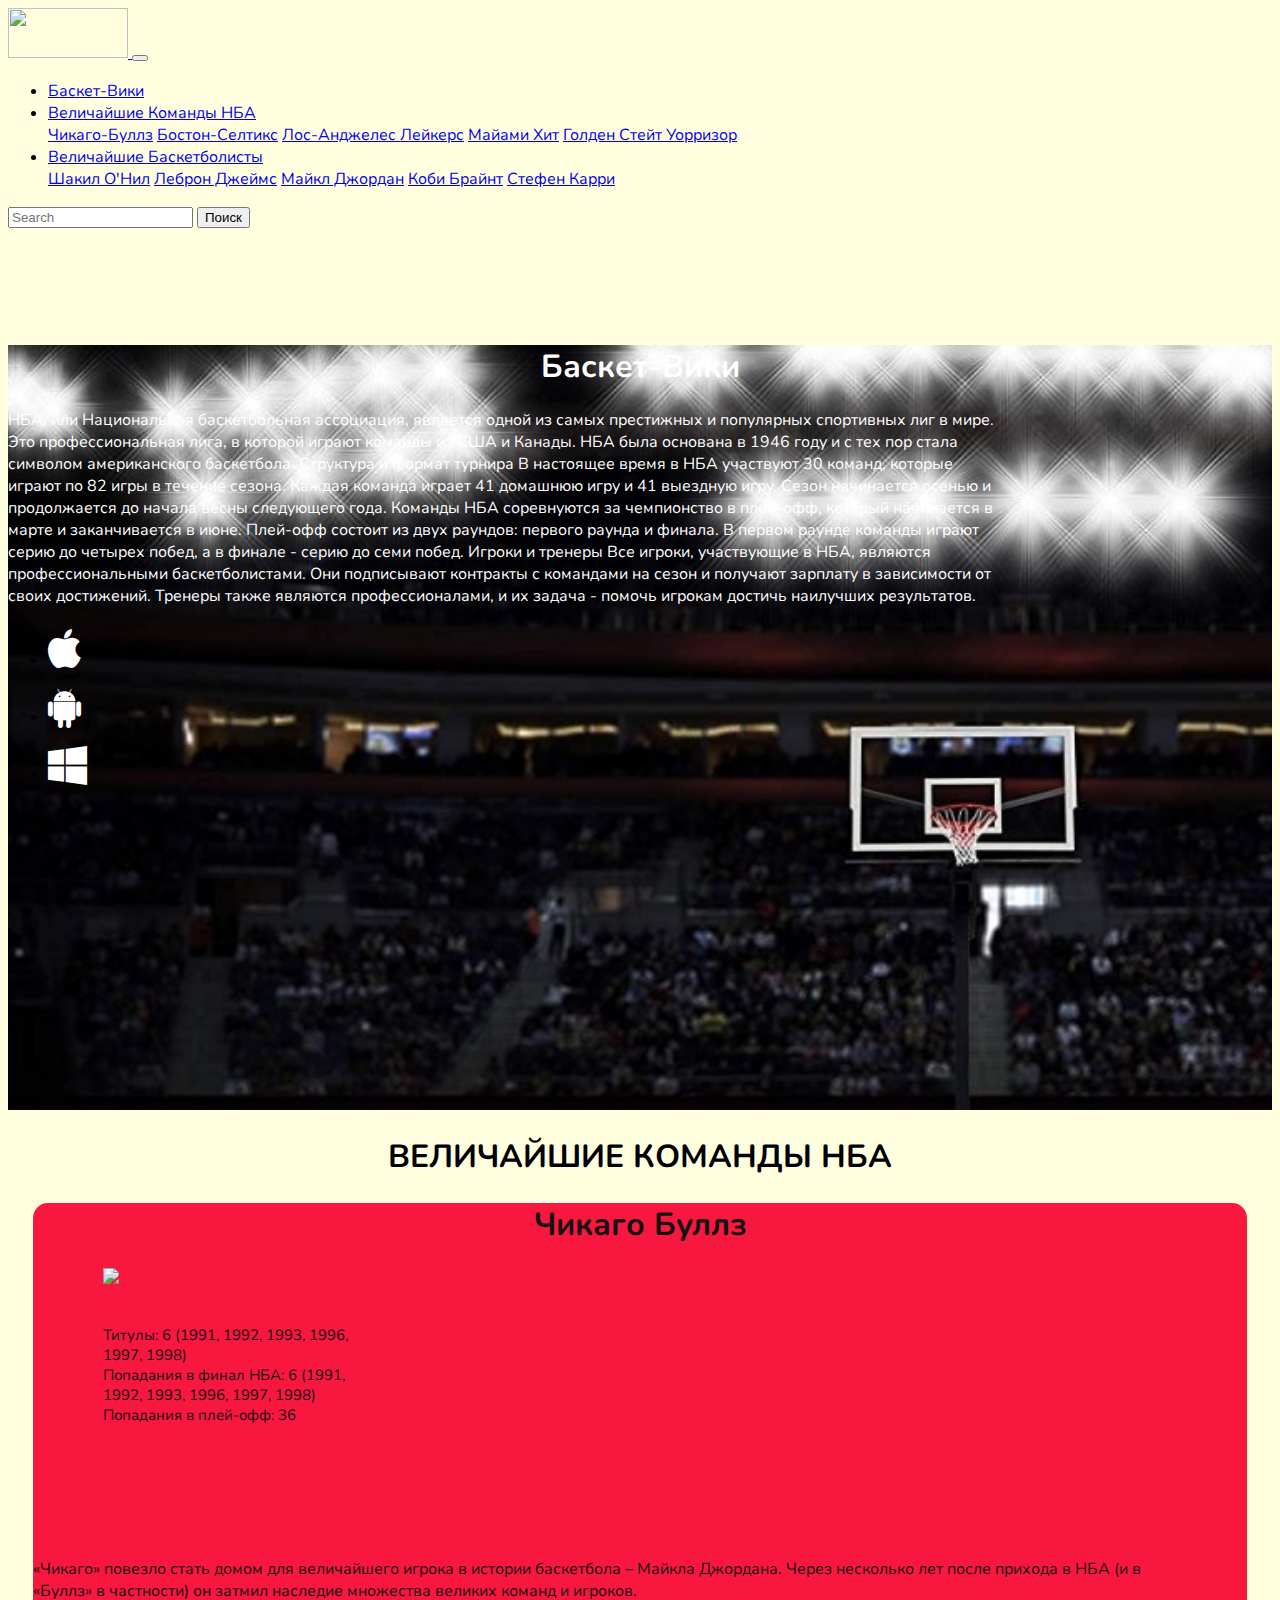
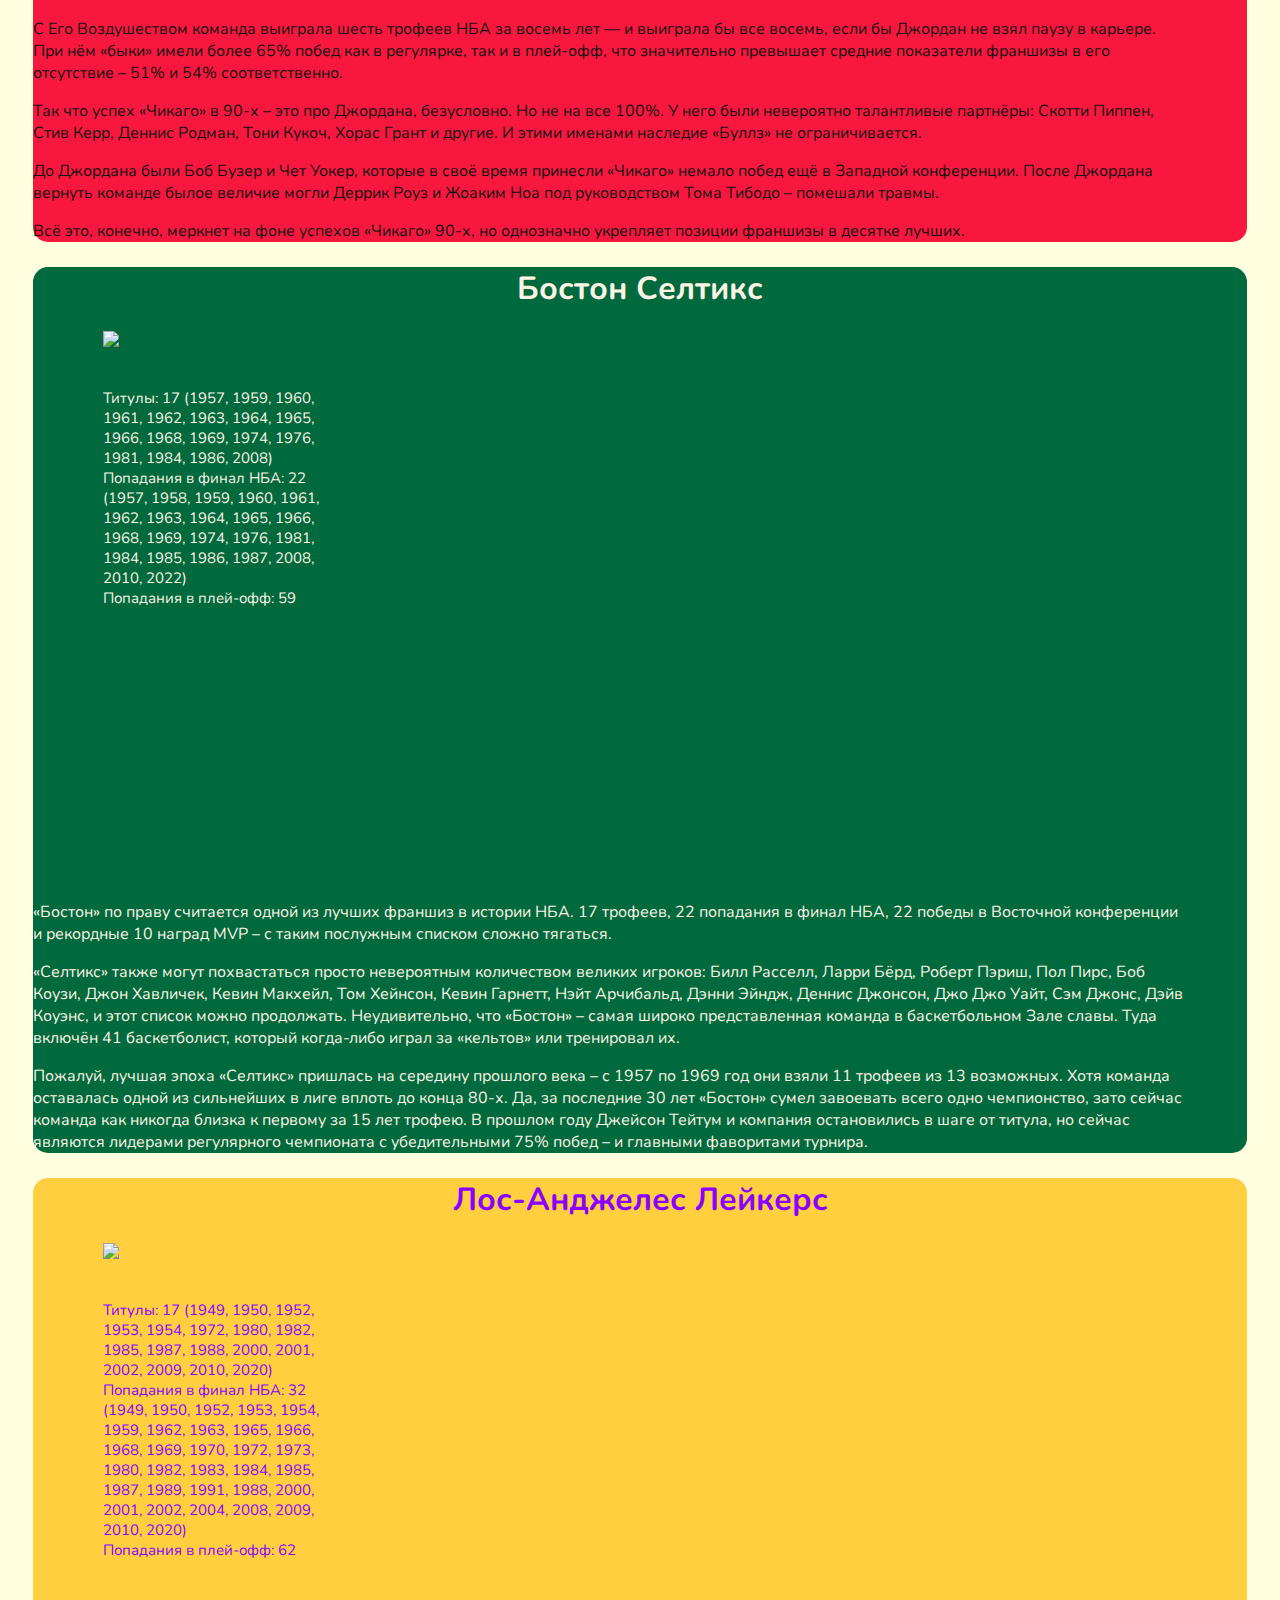
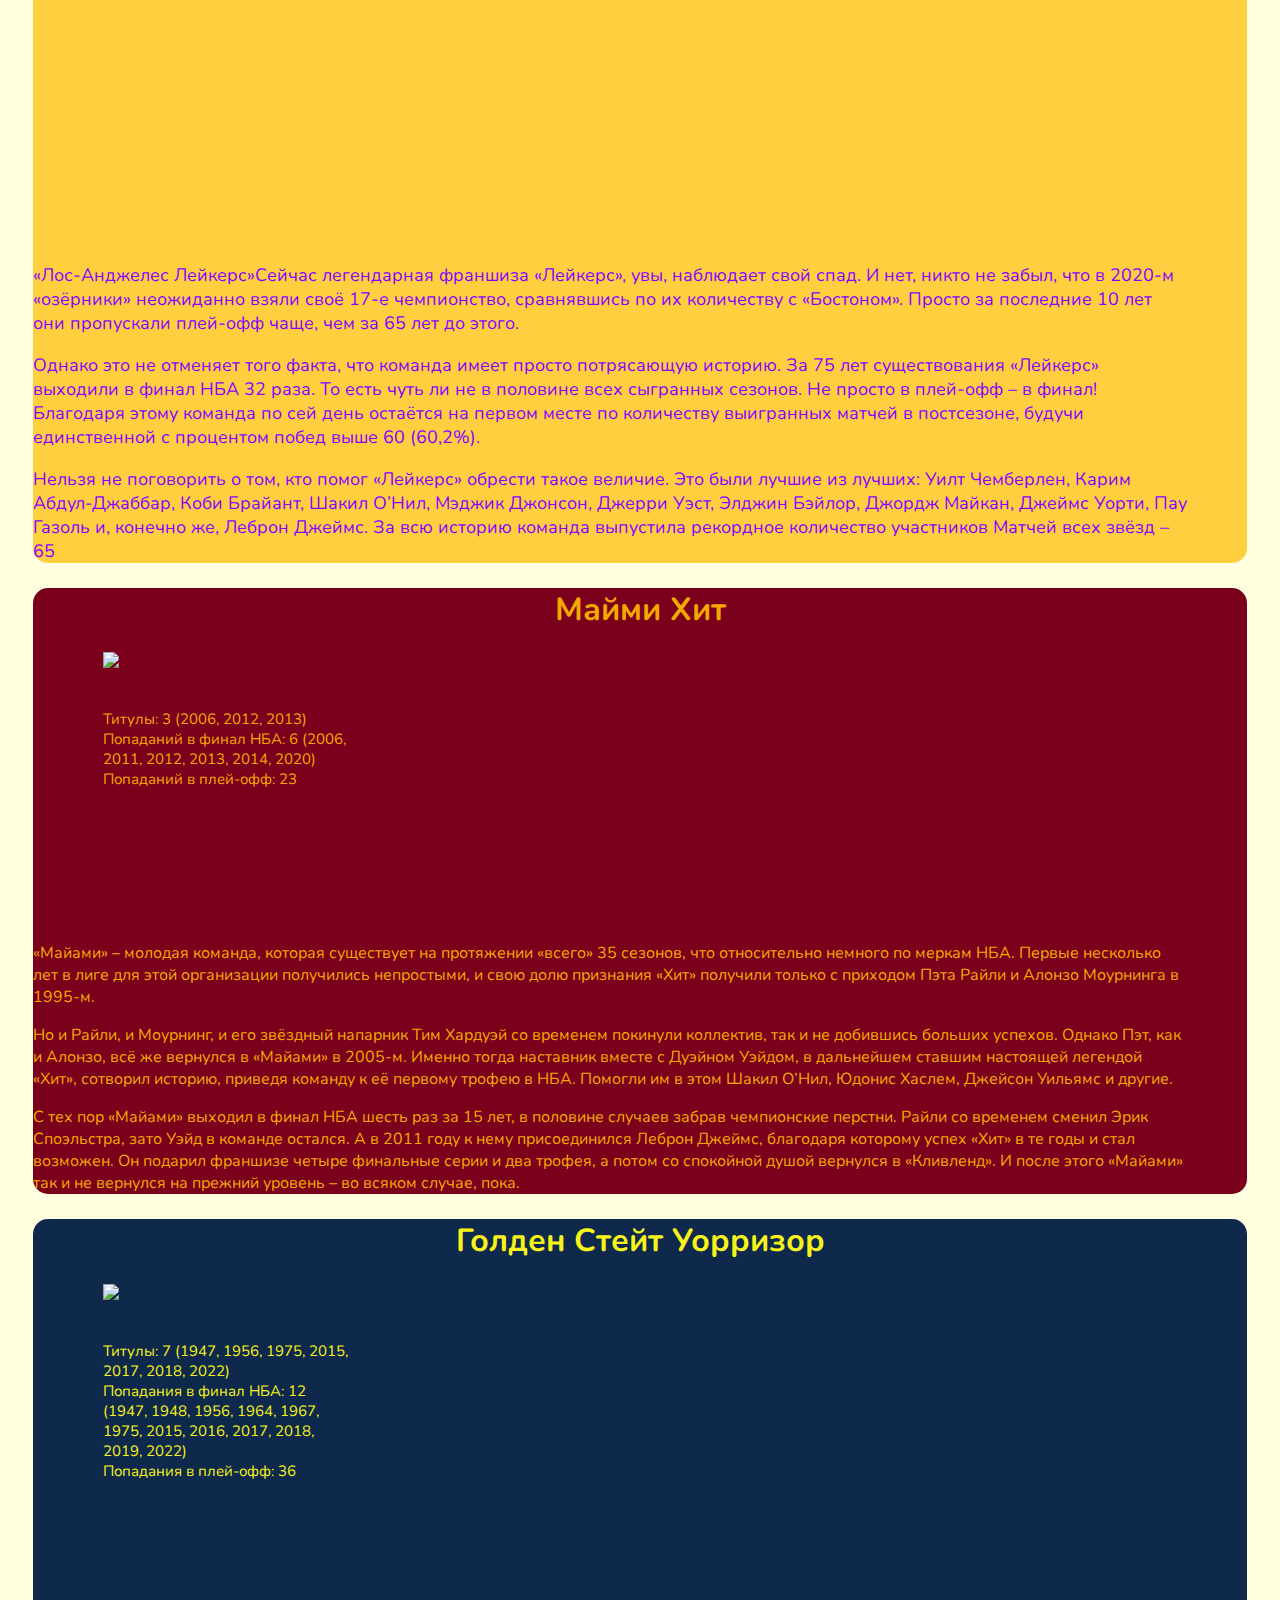
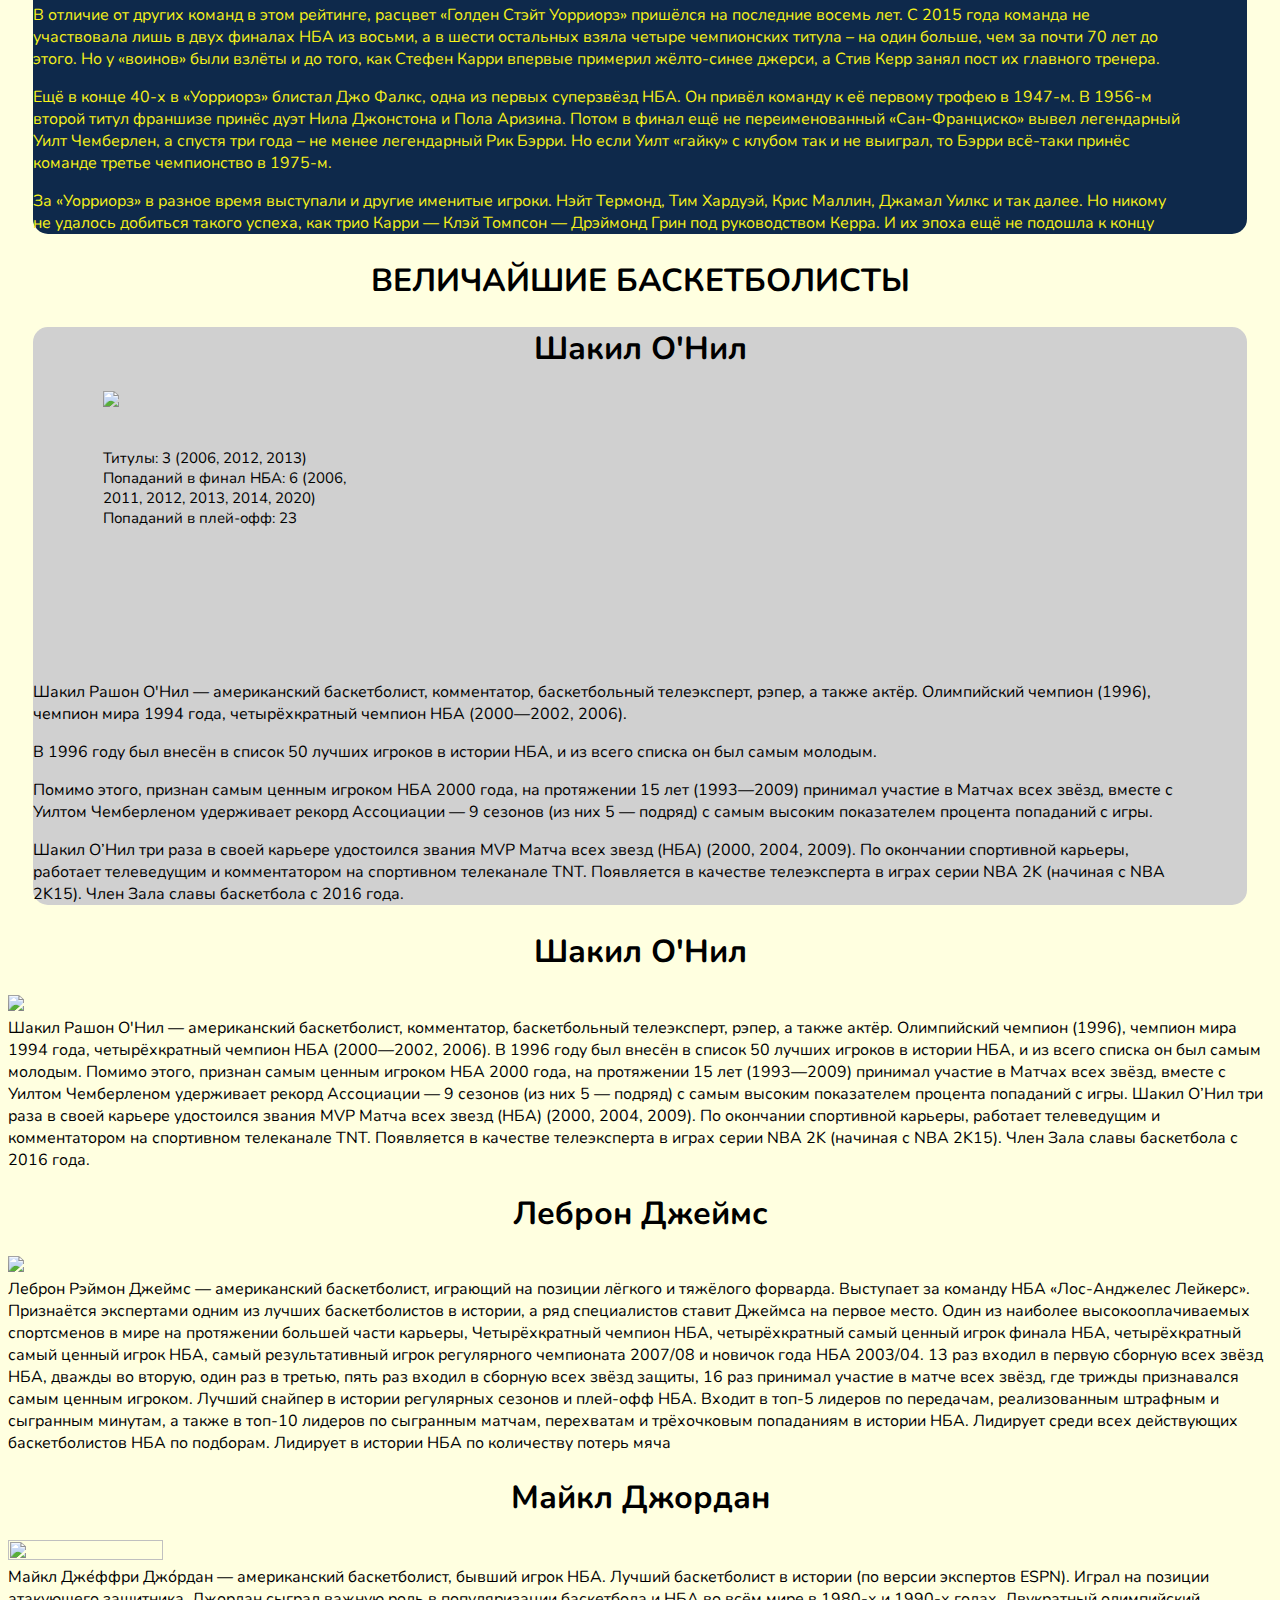
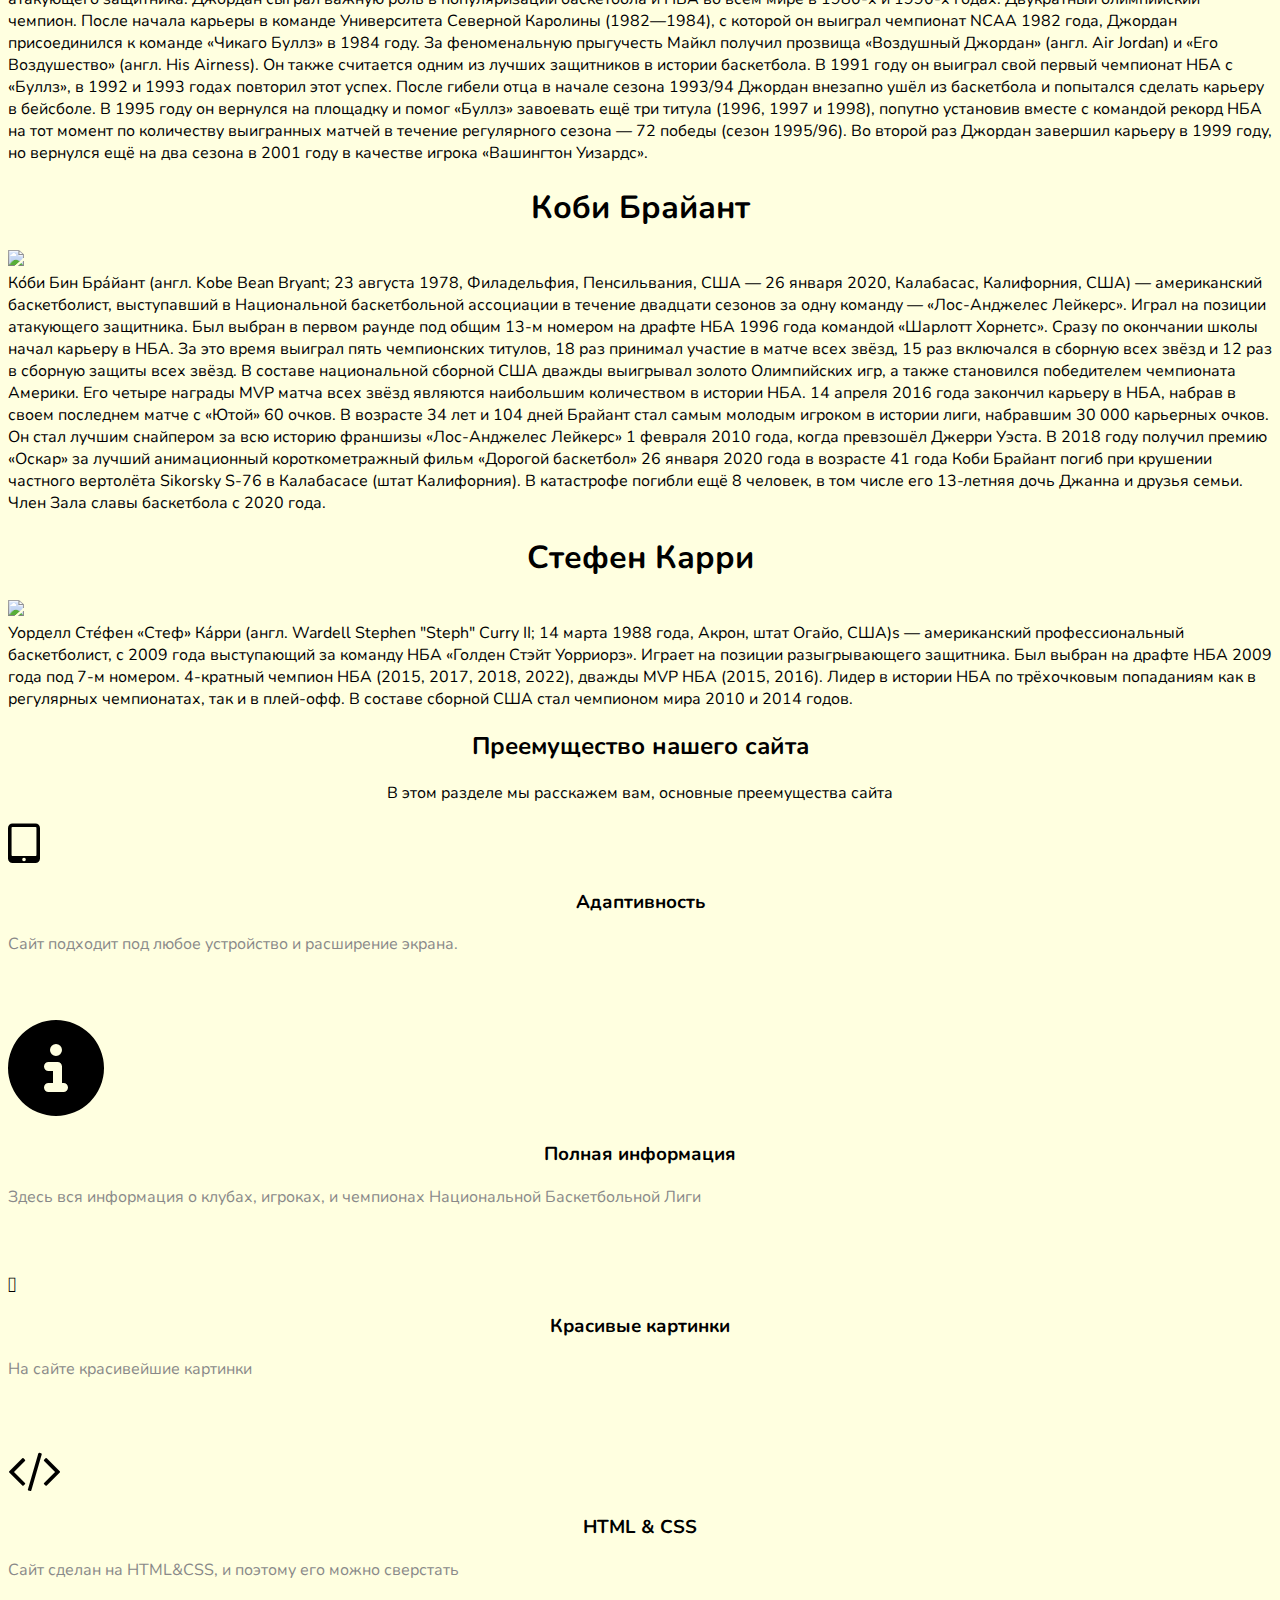
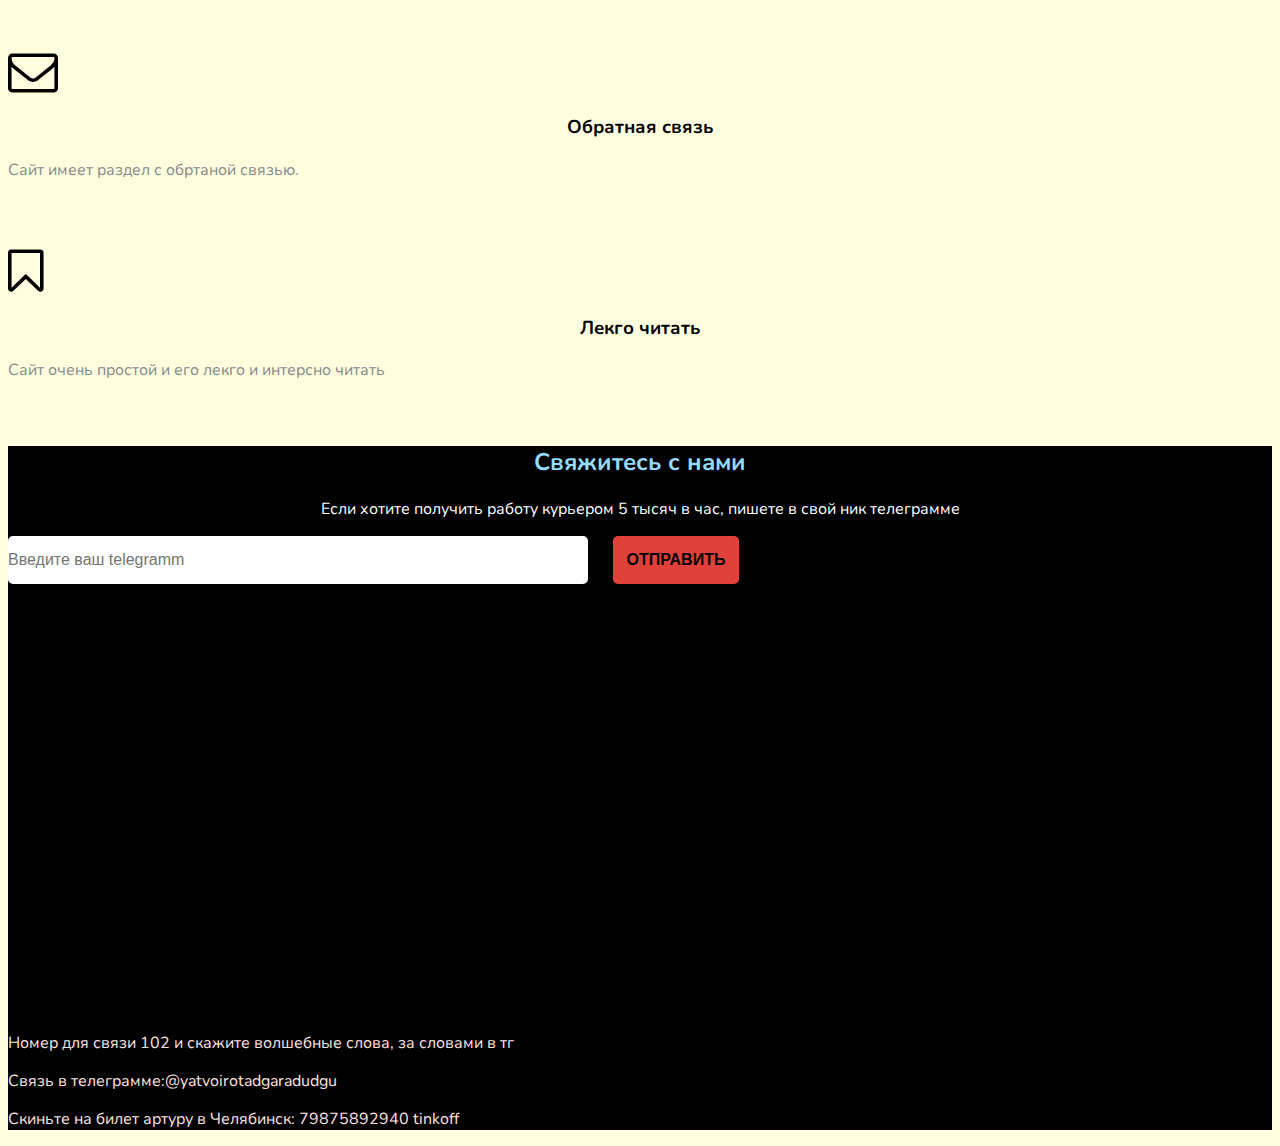
==== commit 7c2fdd76: "deleted:    iman6-main/7.jpg 	deleted:    iman6-main/animate.css 	deleted:    iman6-main/bootstrap.m" ====
--- a/index.html
+++ b/index.html
@@ -36,7 +36,7 @@
 </head>
 <body>
 
-     <nav class="navbar navbar-expand-xl navbar-light bg-light sticky-top">
+     <nav class="navbar navbar-expand-xl navbar-light bg-light">
         <div class="container">
             <a class="navbar-brand" href="#">
                 <img src="https://tvou-voleyball.ru/wp-content/uploads/2021/02/3_shkolnyj-1200x685.png" width="120px" height="50px">
@@ -288,19 +288,17 @@
                     </div>
                 </div>
         </div>
-    
+
+
+<header>
+    <div class="animated fadeInUp">
+            <div class="igroki" id="shaq">
+            <h1>ВЕЛИЧАЙШИЕ БАСКЕТБОЛИСТЫ</h1>
+        </div>
     </div>
-<header>
-
-        <div>
-            <div class="animated fadeInUp">
-                <div class="igroki">
-                    <h1>ВЕЛИЧАЙШИЕ БАСКЕТБОЛИСТЫ</h1>
-                </div>
-            </div>
-        </div>
-
-          <div class="player_info"  id="shaq">
+
+<!-- Пример -->
+        <div class="player_info" id="shaq_hit">
                 <div class="row justify-content-center">
                     <div class="player_title">
                         <h1>Шакил О'Нил</h1>
@@ -309,168 +307,63 @@
                 <div class="row">
                     <div class="col-sm-4">
                         <div class="player_pic">
-                            <img src="https://www.peoples.ru/sport/basketball/shaquille_oneal/o'neal_288.jpg" width="270px" height="200px">
+                            <img src="https://www.peoples.ru/sport/basketball/shaquille_oneal/o'neal_288.jpg" width="90%">
                             <div class="player_achievments">
-                               
-                                <br>
-                 
-                                <br>
-                               
+                                Титулы: 3 (2006, 2012, 2013)
+                                <br>
+                                Попаданий в финал НБА: 6 (2006, 2011, 2012, 2013, 2014, 2020)
+                                <br>
+                                Попаданий в плей-офф: 23
                                 <br>
                             </div>
                         </div>
                     </div>
                     <div class="col-sm-8">
                         <div class="player_bio">
-                            <p>Шакил Рашон О'Нил — американский баскетболист, комментатор, баскетбольный телеэксперт, рэпер, а также актёр. Олимпийский чемпион (1996), чемпион мира 1994 года, четырёхкратный чемпион НБА (2000—2002, 2006)</p>
-
-                            <p>В 1996 году был внесён в список 50 лучших игроков в истории НБА, и из всего списка он был самым молодым. Помимо этого, признан самым ценным игроком НБА 2000 года, на протяжении 15 лет (1993—2009) принимал участие в Матчах всех звёзд, вместе с Уилтом Чемберленом удерживает рекорд Ассоциации — 9 сезонов (из них 5 — подряд) с самым высоким показателем процента попаданий с игры.</p>
-
-                            <p>  Шакил О’Нил три раза в своей карьере удостоился звания MVP Матча всех звезд (НБА) (2000, 2004, 2009). По окончании спортивной карьеры, работает телеведущим и комментатором на спортивном телеканале TNT. Появляется в качестве телеэксперта в играх серии NBA 2K (начиная с NBA 2K15). Член Зала славы баскетбола с 2016 года.</p>
-                        </div>
-                    </div>
-                </div>
-        </div>
-
-        <div class="player_info" id="lebron" id>
-                <div class="row justify-content-center">
-                    <div class="player_title">
-                        <h1>Леброн Джеймс</h1>
-                    </div>
-                </div>
-                <div class="row">
-                    <div class="col-sm-4">
-                        <div class="player_pic">
-                            <img src="https://avatars.mds.yandex.net/i?id=bf3999361374705aa3854f985b9b17167d64116c-10576901-images-thumbs&n=13" width="400px" height="300px">
-                            <div class="player_achievments">
-                                
-                                <br>
-                 
-                                <br>
-                               
-                                <br>
-                            </div>
-                        </div>
-                    </div>
-                    <div class="col-sm-8">
-                        <div class="player_bio">
-                            <p>Леброн Рэймон Джеймс — американский баскетболист, играющий на позиции лёгкого и тяжёлого форварда. Выступает за команду НБА «Лос-Анджелес Лейкерс». Признаётся экспертами одним из лучших баскетболистов в истории, а ряд специалистов ставит Джеймса на первое место. Один из наиболее высокооплачиваемых спортсменов в мире на протяжении большей части карьеры</p>
-
-                            <p>Четырёхкратный чемпион НБА, четырёхкратный самый ценный игрок финала НБА, четырёхкратный самый ценный игрок НБА, самый результативный игрок регулярного чемпионата 2007/08 и новичок года НБА 2003/04. 13 раз входил в первую сборную всех звёзд НБА, дважды во вторую, один раз в третью, пять раз входил в сборную всех звёзд защиты, 16 раз принимал участие в матче всех звёзд, где трижды признавался самым ценным игроком.</p>
-
-                            <p>  Входит в топ-5 лидеров по передачам, реализованным штрафным и сыгранным минутам, а также в топ-10 лидеров по сыгранным матчам, перехватам и трёхочковым попаданиям в истории НБА. Лидирует среди всех действующих баскетболистов НБА по подборам. Лидирует в истории НБА по количеству потерь мяча</p>
-                        </div>
-                    </div>
-                </div>
-        </div>
-
-<!-- 
+                            <p>Шакил Рашон О'Нил — американский баскетболист, комментатор, баскетбольный телеэксперт, рэпер, а также актёр. Олимпийский чемпион (1996), чемпион мира 1994 года, четырёхкратный чемпион НБА (2000—2002, 2006).</p>
+                            <p>В 1996 году был внесён в список 50 лучших игроков в истории НБА, и из всего списка он был самым молодым.</p>
+                            <p>Помимо этого, признан самым ценным игроком НБА 2000 года, на протяжении 15 лет (1993—2009) принимал участие в Матчах всех звёзд, вместе с Уилтом Чемберленом удерживает рекорд Ассоциации — 9 сезонов (из них 5 — подряд) с самым высоким показателем процента попаданий с игры.</p>
+                            <p>Шакил О’Нил три раза в своей карьере удостоился звания MVP Матча всех звезд (НБА) (2000, 2004, 2009). По окончании спортивной карьеры, работает телеведущим и комментатором на спортивном телеканале TNT. Появляется в качестве телеэксперта в играх серии NBA 2K (начиная с NBA 2K15). Член Зала славы баскетбола с 2016 года.</p>
+                        </div>
+                    </div>
+                </div>
+        </div>    
+<!-- Пример -->
+
         <div class="igroki">
             <h1>Шакил О'Нил</h1>
         </div>
-            <img src="https://www.peoples.ru/sport/basketball/shaquille_oneal/o'neal_288.jpg" width="35%">
-        <div class="row">        
-            <div class="col-lg-10">
-                Шакил Рашон О'Нил — американский баскетболист, комментатор, баскетбольный телеэксперт, рэпер, а также актёр. Олимпийский чемпион (1996), чемпион мира 1994 года, четырёхкратный чемпион НБА (2000—2002, 2006). В 1996 году был внесён в список 50 лучших игроков в истории НБА, и из всего списка он был самым молодым. Помимо этого, признан самым ценным игроком НБА 2000 года, на протяжении 15 лет (1993—2009) принимал участие в Матчах всех звёзд, вместе с Уилтом Чемберленом удерживает рекорд Ассоциации — 9 сезонов (из них 5 — подряд) с самым высоким показателем процента попаданий с игры. Шакил О’Нил три раза в своей карьере удостоился звания MVP Матча всех звезд (НБА) (2000, 2004, 2009). По окончании спортивной карьеры, работает телеведущим и комментатором на спортивном телеканале TNT. Появляется в качестве телеэксперта в играх серии NBA 2K (начиная с NBA 2K15). Член Зала славы баскетбола с 2016 года.
-            </div>
-        </div>
-
- -->      <!--    <div class="igroki" id="lebron">
+        <img src="https://www.peoples.ru/sport/basketball/shaquille_oneal/o'neal_288.jpg" width="35%">
+   		<div class="row">
+   			<div class="col-lg-10">
+               Шакил Рашон О'Нил — американский баскетболист, комментатор, баскетбольный телеэксперт, рэпер, а также актёр. Олимпийский чемпион (1996), чемпион мира 1994 года, четырёхкратный чемпион НБА (2000—2002, 2006). В 1996 году был внесён в список 50 лучших игроков в истории НБА, и из всего списка он был самым молодым. Помимо этого, признан самым ценным игроком НБА 2000 года, на протяжении 15 лет (1993—2009) принимал участие в Матчах всех звёзд, вместе с Уилтом Чемберленом удерживает рекорд Ассоциации — 9 сезонов (из них 5 — подряд) с самым высоким показателем процента попаданий с игры. Шакил О’Нил три раза в своей карьере удостоился звания MVP Матча всех звезд (НБА) (2000, 2004, 2009). По окончании спортивной карьеры, работает телеведущим и комментатором на спортивном телеканале TNT. Появляется в качестве телеэксперта в играх серии NBA 2K (начиная с NBA 2K15). Член Зала славы баскетбола с 2016 года.
+            </div>
+   		</div>
+        <div class="igroki" id="lebron">
             <h1>Леброн Джеймс</h1>
-         </div>
-         <img src="https://avatars.mds.yandex.net/i?id=bf3999361374705aa3854f985b9b17167d64116c-10576901-images-thumbs&n=13" width="35%">
+        </div>
+            <img src="https://avatars.mds.yandex.net/i?id=bf3999361374705aa3854f985b9b17167d64116c-10576901-images-thumbs&n=13" width="35%">
    		<div class="row">
-   			
    			<div class="col-lg-10">
                Леброн Рэймон Джеймс — американский баскетболист, играющий на позиции лёгкого и тяжёлого форварда. Выступает за команду НБА «Лос-Анджелес Лейкерс». Признаётся экспертами одним из лучших баскетболистов в истории, а ряд специалистов ставит Джеймса на первое место. Один из наиболее высокооплачиваемых спортсменов в мире на протяжении большей части карьеры,
                 Четырёхкратный чемпион НБА, четырёхкратный самый ценный игрок финала НБА, четырёхкратный самый ценный игрок НБА, самый результативный игрок регулярного чемпионата 2007/08 и новичок года НБА 2003/04. 13 раз входил в первую сборную всех звёзд НБА, дважды во вторую, один раз в третью, пять раз входил в сборную всех звёзд защиты, 16 раз принимал участие в матче всех звёзд, где трижды признавался самым ценным игроком. Лучший снайпер в истории регулярных сезонов и плей-офф НБА. Входит в топ-5 лидеров по передачам, реализованным штрафным и сыгранным минутам, а также в топ-10 лидеров по сыгранным матчам, перехватам и трёхочковым попаданиям в истории НБА. Лидирует среди всех действующих баскетболистов НБА по подборам. Лидирует в истории НБА по количеству потерь мяча
    			</div>
-   		</div> -->
-
-
-        <div class="player_info" id="jordan">
-                <div class="row justify-content-center">
-                    <div class="player_title">
-                        <h1>Майкл Джордан</h1>
-                    </div>
-                </div>
-                <div class="row">
-                    <div class="col-sm-4">
-                        <div class="player_pic">
-                            <img src="https://s.yimg.com/ny/api/res/1.2/JQof7axK_5ByjjyW1nrCPw--/YXBwaWQ9aGlnaGxhbmRlcjt3PTEyMDA7aD04NDQ-/https://s.yimg.com/uu/api/res/1.2/pYqp7RoYFmujeQxvanWd8w--~B/aD05MDA7dz0xMjgwO2FwcGlkPXl0YWNoeW9u/https://media.zenfs.com/en/hoops_hype_usa_today_sports_articles_974/3ef0ee2fdbd9decb772357d4c23d89d0" width="270px" height="200px">
-                            <div class="player_achievments">
-                                
-                                <br>
-                 
-                                <br>
-                               
-                                <br>
-                            </div>
-                        </div>
-                    </div>
-                    <div class="col-sm-8">
-                        <div class="player_bio">
-                            <p>Майкл Дже́ффри Джо́рдан  — американский баскетболист, бывший игрок НБА. Лучший баскетболист в истории (по версии экспертов ESPN). Играл на позиции атакующего защитника. Джордан сыграл важную роль в популяризации баскетбола и НБА во всём мире в 1980-х и 1990-х годах. Двукратный олимпийский чемпион.</p>
-
-                            <p>После начала карьеры в команде Университета Северной Каролины (1982—1984), с которой он выиграл чемпионат NCAA 1982 года, Джордан присоединился к команде «Чикаго Буллз» в 1984 году. За феноменальную прыгучесть Майкл получил прозвища «Воздушный Джордан» (англ. Air Jordan) и «Его Воздушество» (англ. His Airness). Он также считается одним из лучших защитников в истории баскетбола.</p>
-
-                            <p> В 1991 году он выиграл свой первый чемпионат НБА с «Буллз», в 1992 и 1993 годах повторил этот успех.</p>
-
-                            <p>После гибели отца в начале сезона 1993/94 Джордан внезапно ушёл из баскетбола и попытался сделать карьеру в бейсболе. В 1995 году он вернулся на площадку и помог «Буллз» завоевать ещё три титула (1996, 1997 и 1998), попутно установив вместе с командой рекорд НБА на тот момент по количеству выигранных матчей в течение регулярного сезона — 72 победы (сезон 1995/96). Во второй раз Джордан завершил карьеру в 1999 году, но вернулся ещё на два сезона в 2001 году в качестве игрока «Вашингтон Уизардс»</p>
-                        </div>
-                    </div>
-                </div>
-        </div>
-        <!--  <div class="igroki" id="jordan">
+   		</div>
+        <div class="igroki" id="jordan">
             <h1>Майкл Джордан</h1>
-         </div>
-         <img src="https://s.yimg.com/ny/api/res/1.2/JQof7axK_5ByjjyW1nrCPw--/YXBwaWQ9aGlnaGxhbmRlcjt3PTEyMDA7aD04NDQ-/https://s.yimg.com/uu/api/res/1.2/pYqp7RoYFmujeQxvanWd8w--~B/aD05MDA7dz0xMjgwO2FwcGlkPXl0YWNoeW9u/https://media.zenfs.com/en/hoops_hype_usa_today_sports_articles_974/3ef0ee2fdbd9decb772357d4c23d89d0" width="35%" height="35%">
-         <div class="row">
+        </div>
+        <img src="https://s.yimg.com/ny/api/res/1.2/JQof7axK_5ByjjyW1nrCPw--/YXBwaWQ9aGlnaGxhbmRlcjt3PTEyMDA7aD04NDQ-/https://s.yimg.com/uu/api/res/1.2/pYqp7RoYFmujeQxvanWd8w--~B/aD05MDA7dz0xMjgwO2FwcGlkPXl0YWNoeW9u/https://media.zenfs.com/en/hoops_hype_usa_today_sports_articles_974/3ef0ee2fdbd9decb772357d4c23d89d0" width="35%" height="35%">
+        <div class="row">
             <div class="col-lg-10">
-            Майкл Дже́ффри Джо́рдан  — американский баскетболист, бывший игрок НБА. Лучший баскетболист в истории (по версии экспертов ESPN). Играл на позиции атакующего защитника. Джордан сыграл важную роль в популяризации баскетбола и НБА во всём мире в 1980-х и 1990-х годах. Двукратный олимпийский чемпион.
-            После начала карьеры в команде Университета Северной Каролины (1982—1984), с которой он выиграл чемпионат NCAA 1982 года, Джордан присоединился к команде «Чикаго Буллз» в 1984 году. За феноменальную прыгучесть Майкл получил прозвища «Воздушный Джордан» (англ. Air Jordan) и «Его Воздушество» (англ. His Airness). Он также считается одним из лучших защитников в истории баскетбола. В 1991 году он выиграл свой первый чемпионат НБА с «Буллз», в 1992 и 1993 годах повторил этот успех. После гибели отца в начале сезона 1993/94 Джордан внезапно ушёл из баскетбола и попытался сделать карьеру в бейсболе. В 1995 году он вернулся на площадку и помог «Буллз» завоевать ещё три титула (1996, 1997 и 1998), попутно установив вместе с командой рекорд НБА на тот момент по количеству выигранных матчей в течение регулярного сезона — 72 победы (сезон 1995/96). Во второй раз Джордан завершил карьеру в 1999 году, но вернулся ещё на два сезона в 2001 году в качестве игрока «Вашингтон Уизардс».
-            </div>
-         </div> -->
-
-          <div class="player_info"  id="kobi">
-                <div class="row justify-content-center">
-                    <div class="player_title">
-                        <h1>Коби Брайант</h1>
-                    </div>
-                </div>
-                <div class="row">
-                    <div class="col-sm-4">
-                        <div class="player_pic">
-                            <img src="https://allya.ru/wp-content/uploads/2020/04/los-angeles-lakers-guard-kobe-bryant.jpg" width="270px" height="200px">
-                            <div class="player_achievments">
-                           
-                                <br>
-                 
-                                <br>
-                               
-                                <br>
-                            </div>
-                        </div>
-                    </div>
-                    <div class="col-sm-8">
-                        <div class="player_bio">
-                            <p>Ко́би Бин Бра́йант (англ. Kobe Bean Bryant; 23 августа 1978, Филадельфия, Пенсильвания, США — 26 января 2020, Калабасас, Калифорния, США) — американский баскетболист, выступавший в Национальной баскетбольной ассоциации в течение двадцати сезонов за одну команду — «Лос-Анджелес Лейкерс». Играл на позиции атакующего защитника. Был выбран в первом раунде под общим 13-м номером на драфте НБА 1996 года командой «Шарлотт Хорнетс».</p>
-
-                            <p>Сразу по окончании школы начал карьеру в НБА. За это время выиграл пять чемпионских титулов, 18 раз принимал участие в матче всех звёзд, 15 раз включался в сборную всех звёзд и 12 раз в сборную защиты всех звёзд. В составе национальной сборной США дважды выигрывал золото Олимпийских игр, а также становился победителем чемпионата Америки. Его четыре награды MVP матча всех звёзд являются наибольшим количеством в истории НБА.</p>
-
-                            <p>14 апреля 2016 года закончил карьеру в НБА, набрав в своем последнем матче с «Ютой» 60 очков. В возрасте 34 лет и 104 дней Брайант стал самым молодым игроком в истории лиги, набравшим 30 000 карьерных очков. Он стал лучшим снайпером за всю историю франшизы «Лос-Анджелес Лейкерс» 1 февраля 2010 года, когда превзошёл Джерри Уэста. В 2018 году получил премию «Оскар» за лучший анимационный короткометражный фильм «Дорогой баскетбол»</p>
-
-                            <p>   26 января 2020 года в возрасте 41 года Коби Брайант погиб при крушении частного вертолёта Sikorsky S-76 в Калабасасе (штат Калифорния). В катастрофе погибли ещё 8 человек, в том числе его 13-летняя дочь Джанна и друзья семьи. Член Зала славы баскетбола с 2020 года.</p>
-                        </div>
-                    </div>
-                </div>
-        </div>
-
-        <!--  <div class="igroki" id="kobi">
-             <h1>Коби Брайант</h1>
-         </div>
-         <img src="https://allya.ru/wp-content/uploads/2020/04/los-angeles-lakers-guard-kobe-bryant.jpg" width="35%" width="35%">
-         <div class="row">
+                Майкл Дже́ффри Джо́рдан  — американский баскетболист, бывший игрок НБА. Лучший баскетболист в истории (по версии экспертов ESPN). Играл на позиции атакующего защитника. Джордан сыграл важную роль в популяризации баскетбола и НБА во всём мире в 1980-х и 1990-х годах. Двукратный олимпийский чемпион.
+                После начала карьеры в команде Университета Северной Каролины (1982—1984), с которой он выиграл чемпионат NCAA 1982 года, Джордан присоединился к команде «Чикаго Буллз» в 1984 году. За феноменальную прыгучесть Майкл получил прозвища «Воздушный Джордан» (англ. Air Jordan) и «Его Воздушество» (англ. His Airness). Он также считается одним из лучших защитников в истории баскетбола. В 1991 году он выиграл свой первый чемпионат НБА с «Буллз», в 1992 и 1993 годах повторил этот успех. После гибели отца в начале сезона 1993/94 Джордан внезапно ушёл из баскетбола и попытался сделать карьеру в бейсболе. В 1995 году он вернулся на площадку и помог «Буллз» завоевать ещё три титула (1996, 1997 и 1998), попутно установив вместе с командой рекорд НБА на тот момент по количеству выигранных матчей в течение регулярного сезона — 72 победы (сезон 1995/96). Во второй раз Джордан завершил карьеру в 1999 году, но вернулся ещё на два сезона в 2001 году в качестве игрока «Вашингтон Уизардс».
+            </div>
+        </div>
+        <div class="igroki" id="kobi">
+            <h1>Коби Брайант</h1>
+        </div>
+            <img src="https://allya.ru/wp-content/uploads/2020/04/los-angeles-lakers-guard-kobe-bryant.jpg" width="35%" width="35%">
+        <div class="row">
              <div class="col-lg-10">
                 Ко́би Бин Бра́йант (англ. Kobe Bean Bryant; 23 августа 1978, Филадельфия, Пенсильвания, США — 26 января 2020, Калабасас, Калифорния, США) — американский баскетболист, выступавший в Национальной баскетбольной ассоциации в течение двадцати сезонов за одну команду — «Лос-Анджелес Лейкерс». Играл на позиции атакующего защитника. Был выбран в первом раунде под общим 13-м номером на драфте НБА 1996 года командой «Шарлотт Хорнетс». Сразу по окончании школы начал карьеру в НБА. За это время выиграл пять чемпионских титулов, 18 раз принимал участие в матче всех звёзд, 15 раз включался в сборную всех звёзд и 12 раз в сборную защиты всех звёзд. В составе национальной сборной США дважды выигрывал золото Олимпийских игр, а также становился победителем чемпионата Америки. Его четыре награды MVP матча всех звёзд являются наибольшим количеством в истории НБА. 14 апреля 2016 года закончил карьеру в НБА, набрав в своем последнем матче с «Ютой» 60 очков. В возрасте 34 лет и 104 дней Брайант стал самым молодым игроком в истории лиги, набравшим 30 000 карьерных очков. Он стал лучшим снайпером за всю историю франшизы «Лос-Анджелес Лейкерс» 1 февраля 2010 года, когда превзошёл Джерри Уэста. В 2018 году получил премию «Оскар» за лучший анимационный короткометражный фильм «Дорогой баскетбол»
                 26 января 2020 года в возрасте 41 года Коби Брайант погиб при крушении частного вертолёта Sikorsky S-76 в Калабасасе (штат Калифорния). В катастрофе погибли ещё 8 человек, в том числе его 13-летняя дочь Джанна и друзья семьи. Член Зала славы баскетбола с 2020 года.
@@ -479,44 +372,7 @@
              <div>
              <h1></h1>
          </div>
-                -->
-
-
-                <div class="player_info" id="karri">
-                <div class="row justify-content-center">
-                    <div class="player_title">
-                        <h1>Стефен Карри</h1>
-                    </div>
-                </div>
-                <div class="row">
-                    <div class="col-sm-4">
-                        <div class="player_pic">
-                            <img src="https://www.slamdunk.ru/uploads/monthly_2022_06/Stephen-Curry-Golden-State-Warriors.jpg.7346f56ccbb8896f5819c0889ad2a710.jpg" width="270px" height="200px">
-                            <div class="player_achievments">
-                              
-                                <br>
-                 
-                                <br>
-                               
-                                <br>
-                            </div>
-                        </div>
-                    </div>
-                    <div class="col-sm-8">
-                        <div class="player_bio">
-                            <p>Уорделл Сте́фен «Стеф» Ка́рри (англ. Wardell Stephen "Steph" Curry II; 14 марта 1988 года, Акрон, штат Огайо, США)s  — американский профессиональный баскетболист, с 2009 года выступающий за команду НБА «Голден Стэйт Уорриорз».</p>
-
-                            <p>Играет на позиции разыгрывающего защитника.</p>
-
-                            <p>Был выбран на драфте НБА 2009 года под 7-м номером. 4-кратный чемпион НБА (2015, 2017, 2018, 2022), дважды MVP НБА (2015, 2016).</p>
-
-                            <p>Лидер в истории НБА по трёхочковым попаданиям как в регулярных чемпионатах, так и в плей-офф. В составе сборной США стал чемпионом мира 2010 и 2014 годов.
-                                                                               </p>
-                        </div>
-                    </div>
-                </div>
-        </div>
- <!-- <div class="igroki" id="karri">
+                <div class="igroki" id="karri">
                      <h1>Стефен Карри</h1>
                 </div>
                 <img src="https://www.slamdunk.ru/uploads/monthly_2022_06/Stephen-Curry-Golden-State-Warriors.jpg.7346f56ccbb8896f5819c0889ad2a710.jpg" width="35%" width="35%">
@@ -527,121 +383,118 @@
                 </div>
             </div>
         </div>
-    </div> -->
 </header> 
 
-    <section id="interesting" class="interesting">
-        <div class="container"> 
-
-                 <!--заголовок -->
-
-              <div class="row">
-                 <div class="col-lg-12">
-                    <div class="title">
-                       <h2 class="prem">Преемущество нашего сайта</h2>
-                          <p class="prem"> В этом разделе мы расскажем вам, основные преемущества сайта</p>
-                    </div>
-                 </div>
-              </div>
-
-                 <!--Текст -->
-
-              <div class="row">
-                <div class="col-lg-4">
-                    <div class="feature d-flex">
-                        <p class="emoji">📱</p>
-                            <div class="feature__block">
-                               <h3 class="feature__title">
-                                    Адаптивность
-                               </h3>
-                                <p class="feature__text">
-                                    Сайт подходит под любое устройство и расширение экрана. 
-                                </p>
-                            </div>
-                    </div>
-                </div>
-              
-                 <!--Информация-->
-
-              <div class="col-lg-4">
-                  <div class="feature d-flex">
-                        <p class="emoji">📄</p>
-                          <div class="feature__block">
-                              <h3 class="feature__title">
-                                  Полная информация 
-                              </h3>
-                                <p class="feature__text">
-                                   Здесь вся информация о клубах, игроках, и чемпионах Национальной Баскетбольной Лиги
-                                </p>
-                           </div>
-                    </div>
-              </div>
-
-                  <!--Информация-->
-
-              <div class="col-lg-4">
-                 <div class="feature d-flex">
-                    <p class="emoji">🖼</p>
-                       <div class="feature__block">
-                            <h3 class="feature__title">
-                                Красивые картинки
-                            </h3>
-                            <p class="feature__text">
-                                На сайте красивейшие картинки
-                            </p>
-                       </div>
-                 </div>
-              </div>
-
-              <div class="col-lg-4">
-                <div class="feature d-flex">
-                    <p class="emoji">💻</p>
-                       <div class="feature__block">
-                            <h3 class="feature__title">
-                                HTML & CSS
-                            </h3>
-                            <p class="feature__text">
-                                Сайт сделан на HTML&CSS, и поэтому его можно сверстать
-                            </p>
-                        </div>
-                </div>
-              </div>
-
-              <div class="col-lg-4">
-                <div class="feature d-flex">
-                    <p class="emoji">📶</p>
-                       <div class="feature__block">
-                            <h3 class="feature__title">
-                                Обратная связь
-                            </h3>
-                            <p class="feature__text">
-                                Сайт имеет раздел с обртаной связью. 
-                            </p>
-                       </div>
-                </div>
-              </div>
-
-               <div class="col-lg-4">
-                    <div class="feature d-flex">
-                        <p class="emoji">📖</p>
-                           <div class="feature__block">
-                                <h3 class="feature__title">
-                                    Лекго читать 
-                                </h3>
-                                <p class="feature__text">
-                                    Сайт очень простой и его лекго и интерсно читать  
-                                </p>
-                            </div>
-                    </div>
-                </div>
-          </div>
-
-        </div>
-    </section>
-
-    <section id="feedback" class="feedback">
-
-        <div class="container">
+<section id="interesting" class="interesting">
+   <div class="container"> 
+
+         <!--заголовок -->
+
+      <div class="row">
+         <div class="col-lg-12">
+            <div class="title">
+               <h2 class="prem">Преемущество нашего сайта</h2>
+                  <p class="prem"> В этом разделе мы расскажем вам, основные преемущества сайта</p>
+            </div>
+         </div>
+      </div>
+
+         <!--Текст -->
+
+      <div class="row">
+        <div class="col-lg-4">
+            <div class="feature d-flex">
+                <i class="fa fa-tablet feature__icon"></i>
+                    <div class="feature__block">
+                       <h3 class="feature__title">
+                            Адаптивность
+                       </h3>
+                        <p class="feature__text">
+                            Сайт подходит под любое устройство и расширение экрана. 
+                        </p>
+                    </div>
+            </div>
+        </div>
+      
+         <!--Информация-->
+
+      <div class="col-lg-4">
+          <div class="feature d-flex">
+               <svg class="icons" xmlns="http://www.w3.org/2000/svg" height="6em" viewBox="0 0 512 512"><!--! Font Awesome Free 6.4.2 by @fontawesome - https://fontawesome.com License - https://fontawesome.com/license (Commercial License) Copyright 2023 Fonticons, Inc. --><path d="M256 512A256 256 0 1 0 256 0a256 256 0 1 0 0 512zM216 336h24V272H216c-13.3 0-24-10.7-24-24s10.7-24 24-24h48c13.3 0 24 10.7 24 24v88h8c13.3 0 24 10.7 24 24s-10.7 24-24 24H216c-13.3 0-24-10.7-24-24s10.7-24 24-24zm40-208a32 32 0 1 1 0 64 32 32 0 1 1 0-64z"/></svg>
+                  <div class="feature__block">
+                      <h3 class="feature__title">
+                          Полная информация 
+                      </h3>
+                        <p class="feature__text">
+                           Здесь вся информация о клубах, игроках, и чемпионах Национальной Баскетбольной Лиги
+                        </p>
+                   </div>
+            </div>
+      </div>
+
+          <!--Информация-->
+
+      <div class="col-lg-4">
+         <div class="feature d-flex">
+            <i class="fa-solid fa-print"></i>
+               <div class="feature__block">
+                    <h3 class="feature__title">
+                        Красивые картинки
+                    </h3>
+                    <p class="feature__text">
+                        На сайте красивейшие картинки
+                    </p>
+               </div>
+         </div>
+      </div>
+
+      <div class="col-lg-4">
+        <div class="feature d-flex">
+            <i class="fa fa-code feature__icon"></i>
+               <div class="feature__block">
+                    <h3 class="feature__title">
+                        HTML & CSS
+                    </h3>
+                    <p class="feature__text">
+                        Сайт сделан на HTML&CSS, и поэтому его можно сверстать
+                    </p>
+                </div>
+        </div>
+      </div>
+
+      <div class="col-lg-4">
+        <div class="feature d-flex">
+            <i class="fa fa-envelope-o  feature__icon"></i>
+               <div class="feature__block">
+                    <h3 class="feature__title">
+                        Обратная связь
+                    </h3>
+                    <p class="feature__text">
+                        Сайт имеет раздел с обртаной связью. 
+                    </p>
+               </div>
+        </div>
+      </div>
+
+       <div class="col-lg-4">
+            <div class="feature d-flex">
+                <i class="fa fa-bookmark-o feature__icon"></i>
+                   <div class="feature__block">
+                        <h3 class="feature__title">
+                            Лекго читать 
+                        </h3>
+                        <p class="feature__text">
+                            Сайт очень простой и его лекго и интерсно читать  
+                        </p>
+                    </div>
+            </div>
+        </div>
+</div>
+       </section>
+
+      <section id="feedback" class="feedback">
+
+       <div class="container">
             <div class="row">
                 <div class="col-lg-12">
                    <div class="title">
@@ -649,26 +502,26 @@
                          Свяжитесь с нами
                       </h2>
                        <p class="title__text">
-                             Если хотите доработать сайт, напишите свой тг
+                             Если хотите получить работу курьером 5 тысяч в час, пишете в свой ник телеграмме
                         </p>
                     </div>
                 </div>
             </div>
 
+                 <div class="row">
+                      <div class="col-lg-10 ml-auto">
+                      <form action="#" class="form"> 
+                             <input type="email" placeholder="Введите ваш telegramm" class="form_input" required>
+                             <button type="submit" class="button">Отправить</button>
+                      </form>
+                      </div>
+                 </div>
+              </div>
+</section>
+
+ <footer id="footer" class="footer">
+        <div class="container"> 
             <div class="row">
-                <div class="col-lg-10 ml-auto">
-                <form action="#" class="form"> 
-                    <input type="email" placeholder="Введите ваш telegramm" class="form_input" required>
-                    <button type="submit" class="button">Отправить</button>
-                </form>
-                </div>
-            </div>
-        </div>
-    </section>
-
-    <footer id="footer" class="footer">
-        <!-- <div class="container">  -->
-          <!--   <div class="row">
                 <div class="col-lg-4">
                     <div class="footer_info">
                          
@@ -687,20 +540,24 @@
                             
                         </div>
                     </div>  
-                </div -->>
-
-                 <div class="row mx-3 justify-content-center">
-                    <div class="col-lg-4">
-                        <p class="footertext">Вся информация взята из открытых источников</p>
-                    </div>
-                    <div class="col-lg-4">
-                        <p class="footertext">Связь в телеграмме:@iman6lov</p>
-                    </div>
-                    <div class="col-lg-4">
-                        <p class="footertext">Фактический адрес: г.Уфа ул. Максима Рыльского, 2/1
-                    </div>
-                </div>
-       
+                </div>
+
+                    <div class="row mx-3 justify-content-center">
+                       <div class="col-lg-4">
+                          <p class="footertext">Номер для связи 102 и скажите волшебные слова, за словами в тг</p>
+                       </div>
+                       <div class="col-lg-4">
+                          <p class="footertext">Связь в телеграмме:@yatvoirotadgaradudgu</p>
+                       </div>
+                       <div class="col-lg-4">
+                          <p class="footertext">Скиньте на билет артуру в Челябинск: 79875892940 tinkoff
+                       </div>
+                    </div>
+        </div>
+
+         <div class="container">
+            
+         </div>
     </footer>
 
 </body>
--- a/style.css
+++ b/style.css
@@ -242,10 +242,6 @@
 
     background:#000;
     color: #fff;
-}
-
-.emoji {
-    font-size: 40px;
 }
 
 /* Футер*/
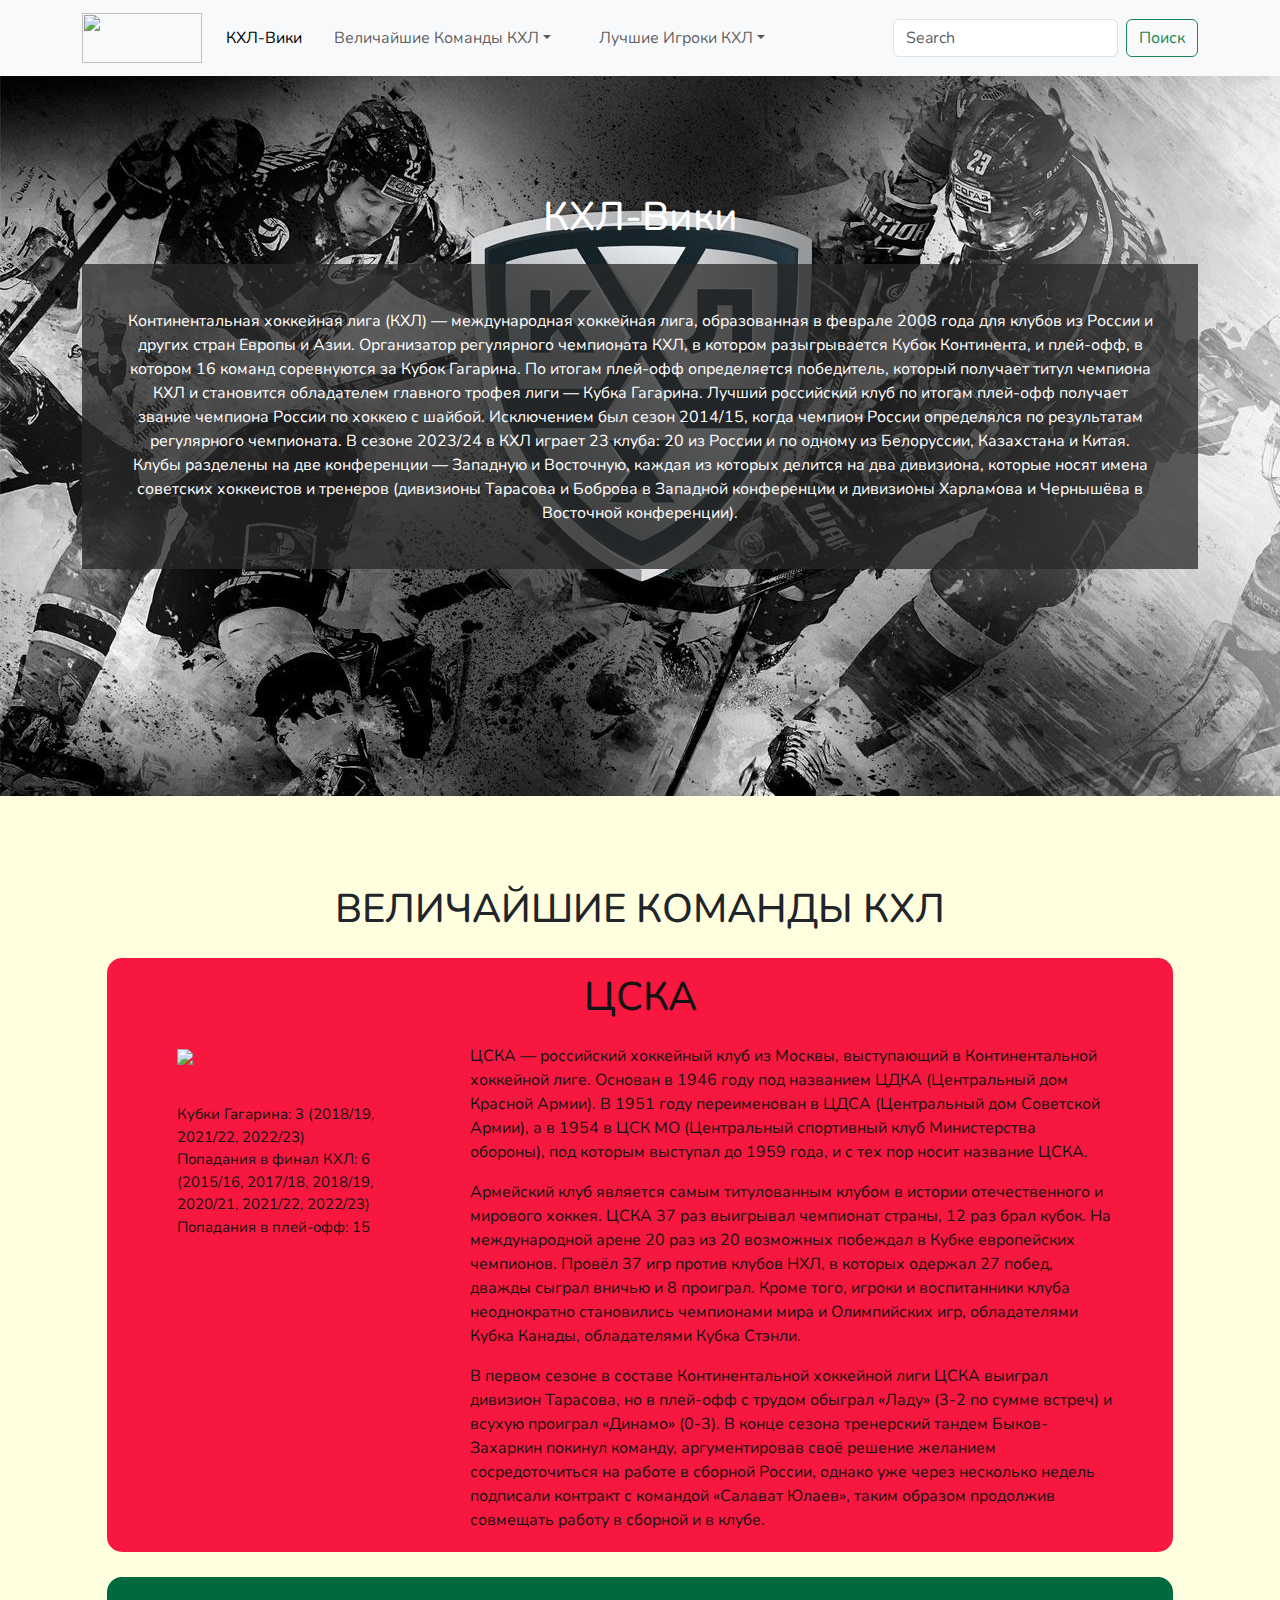
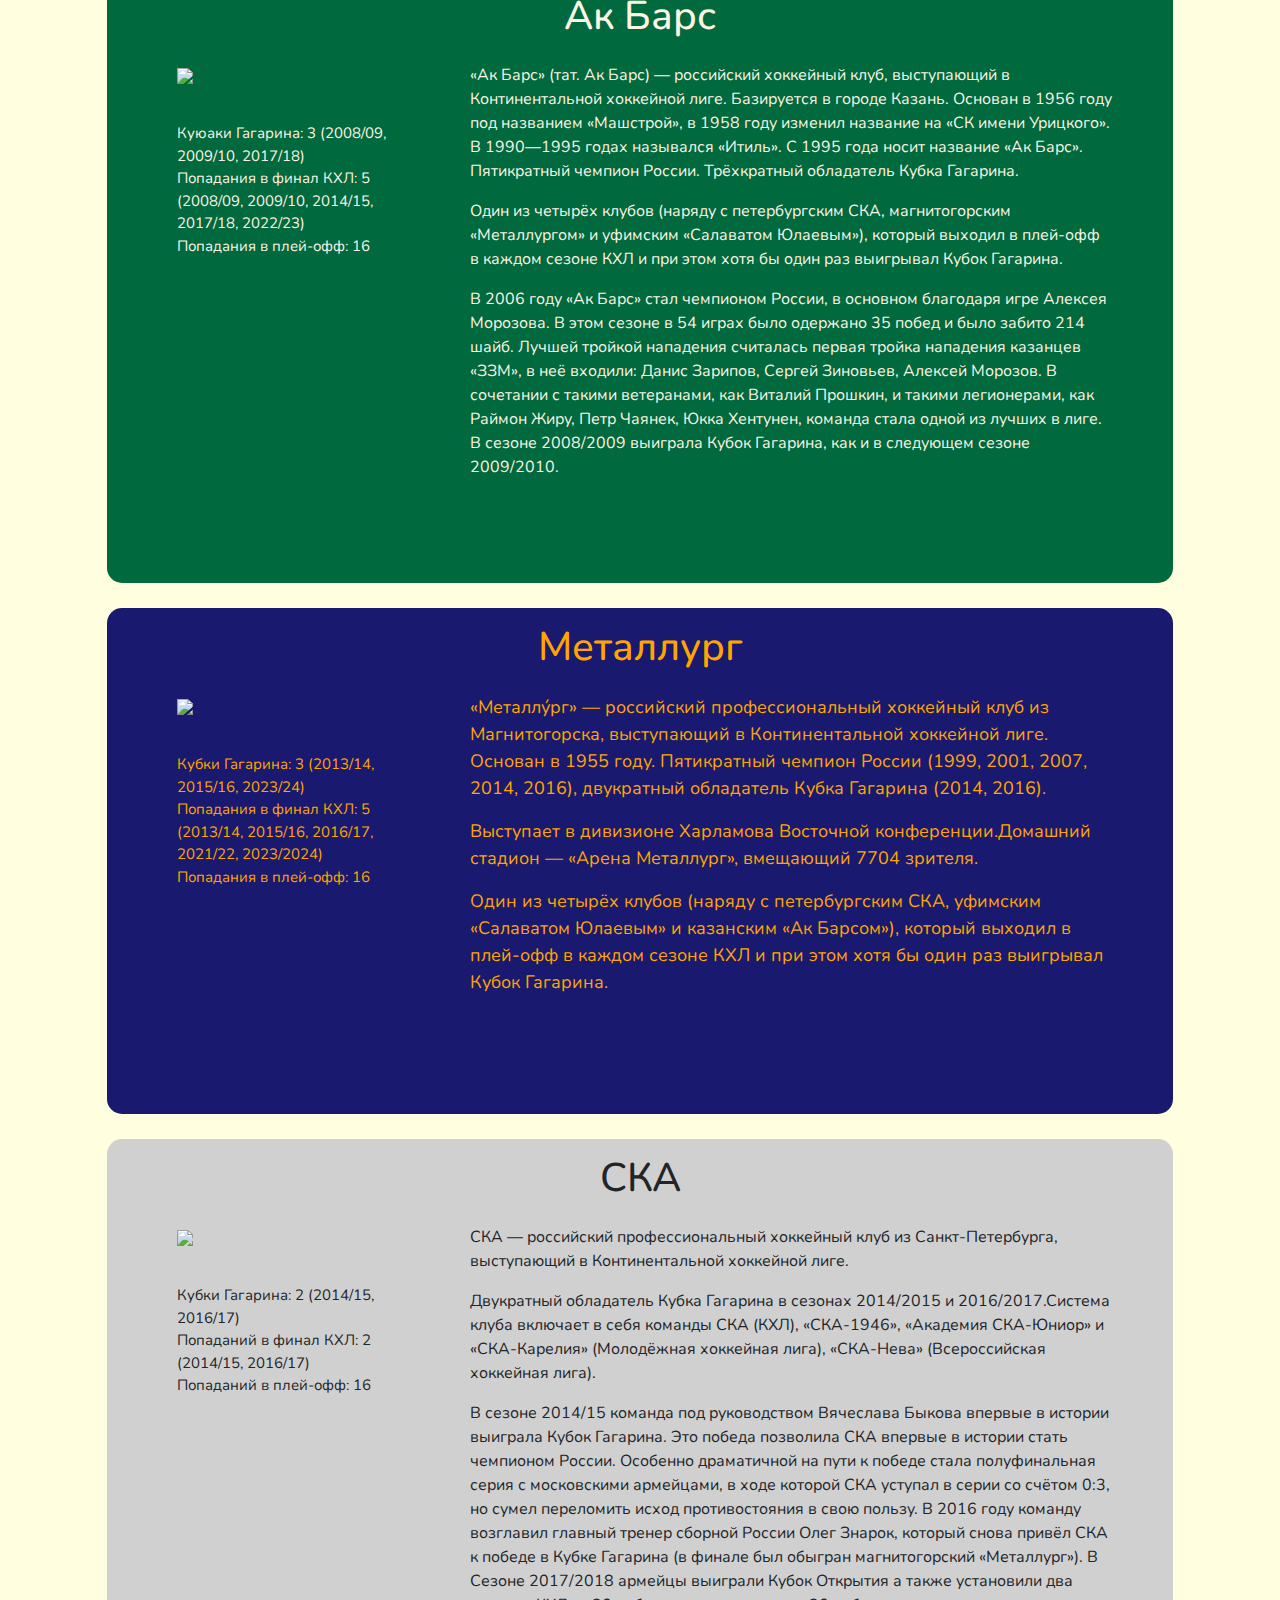
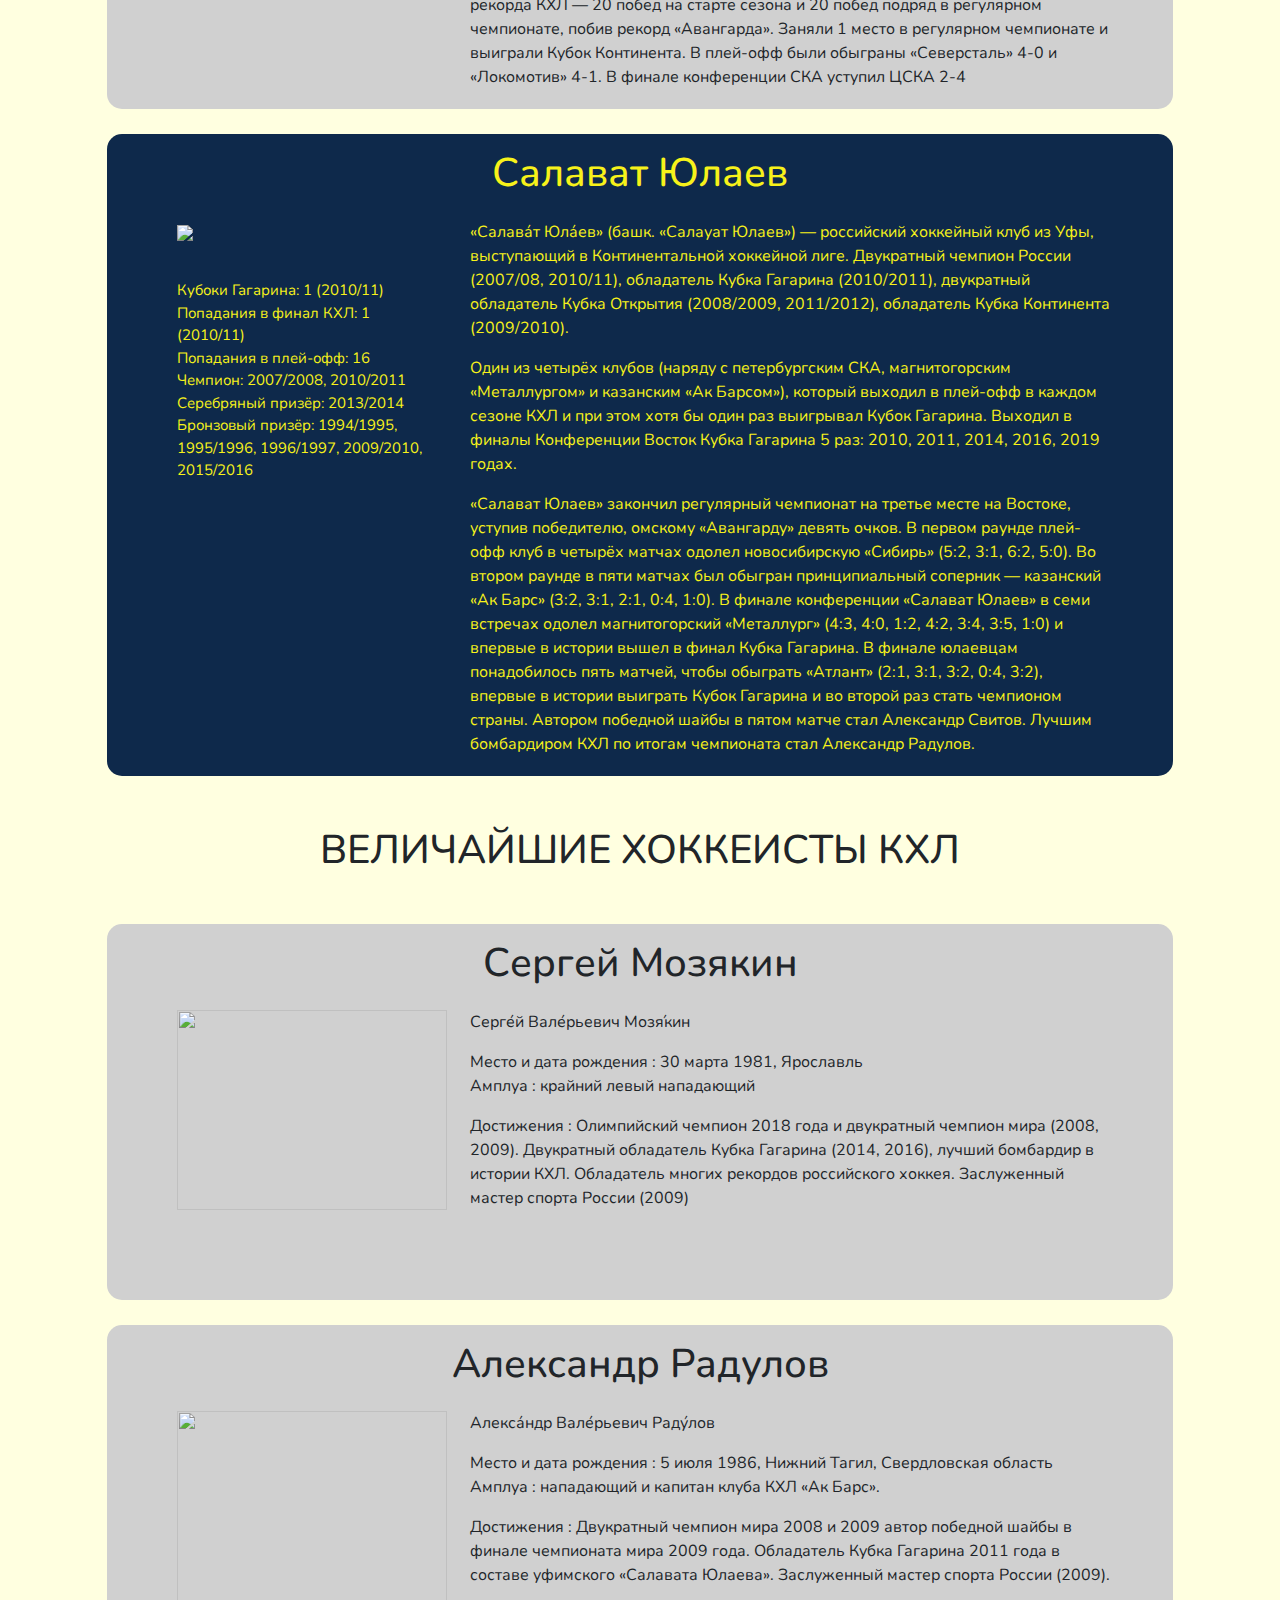
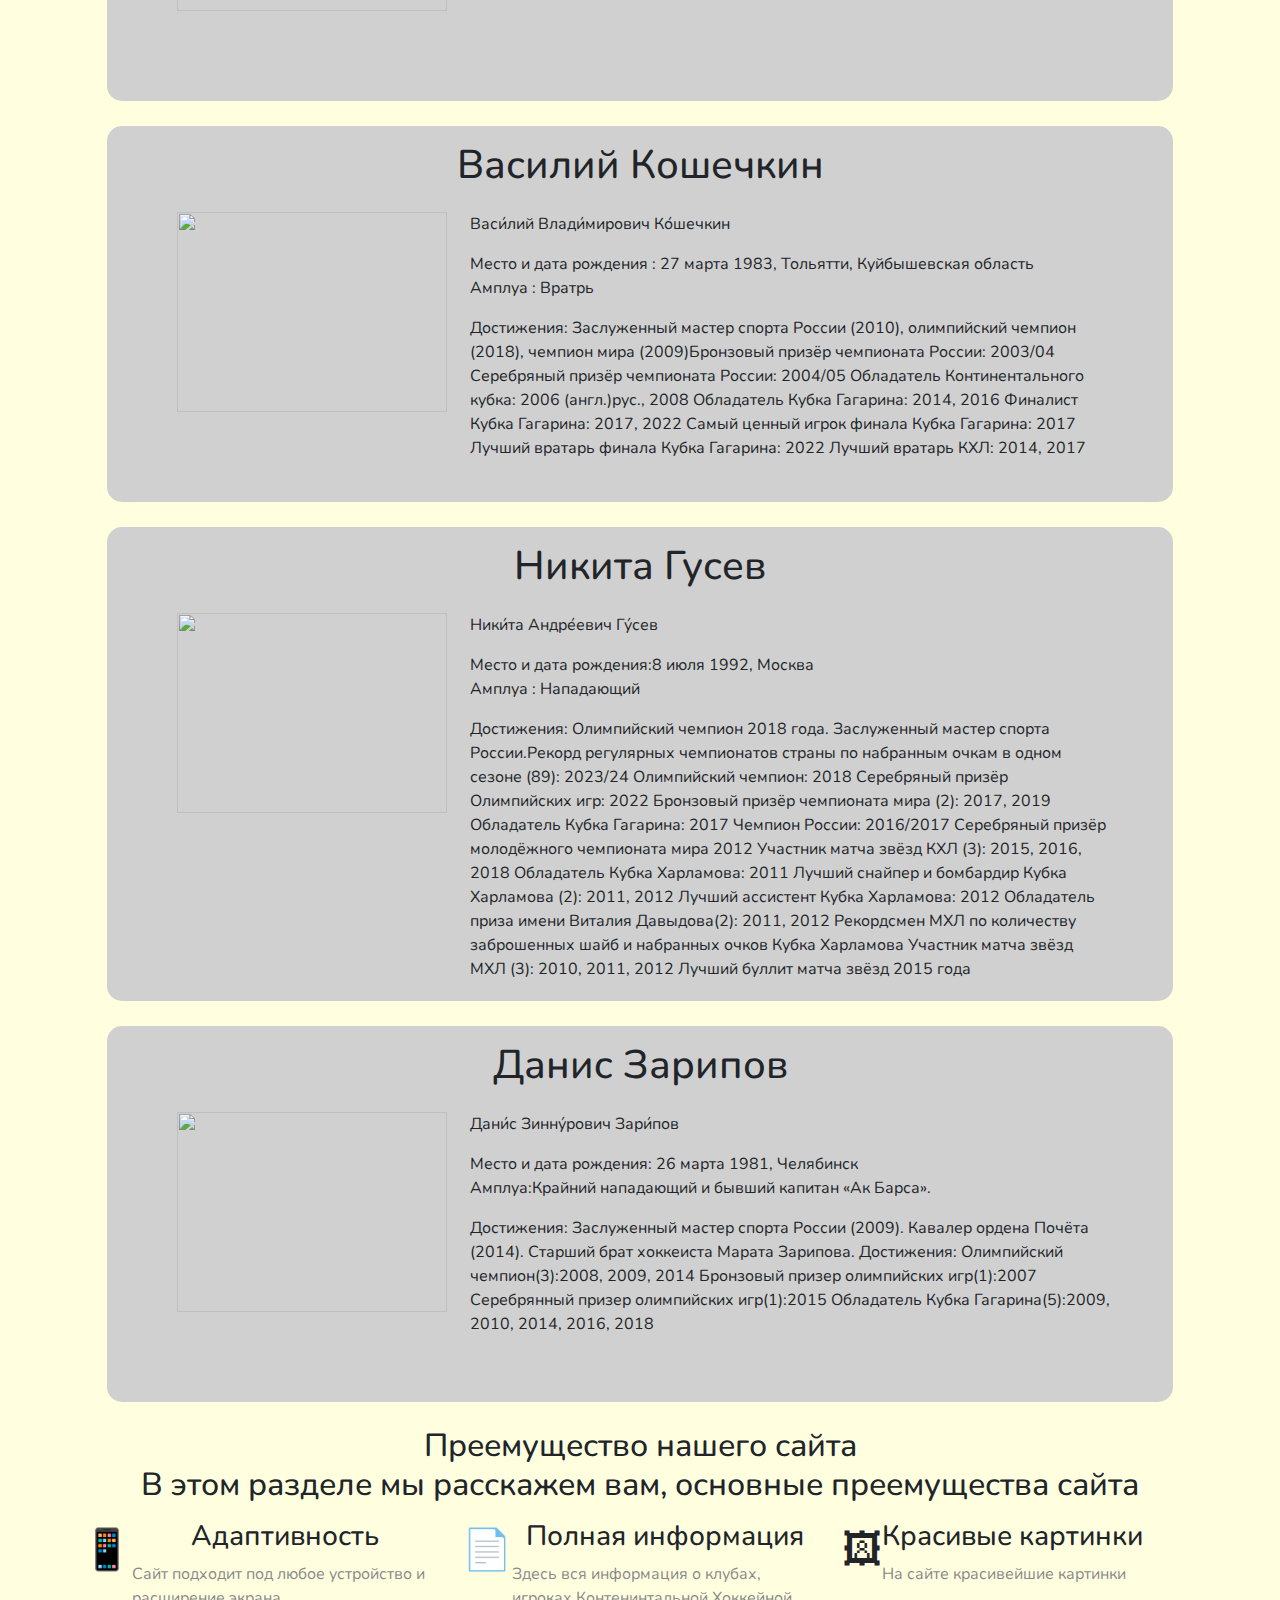
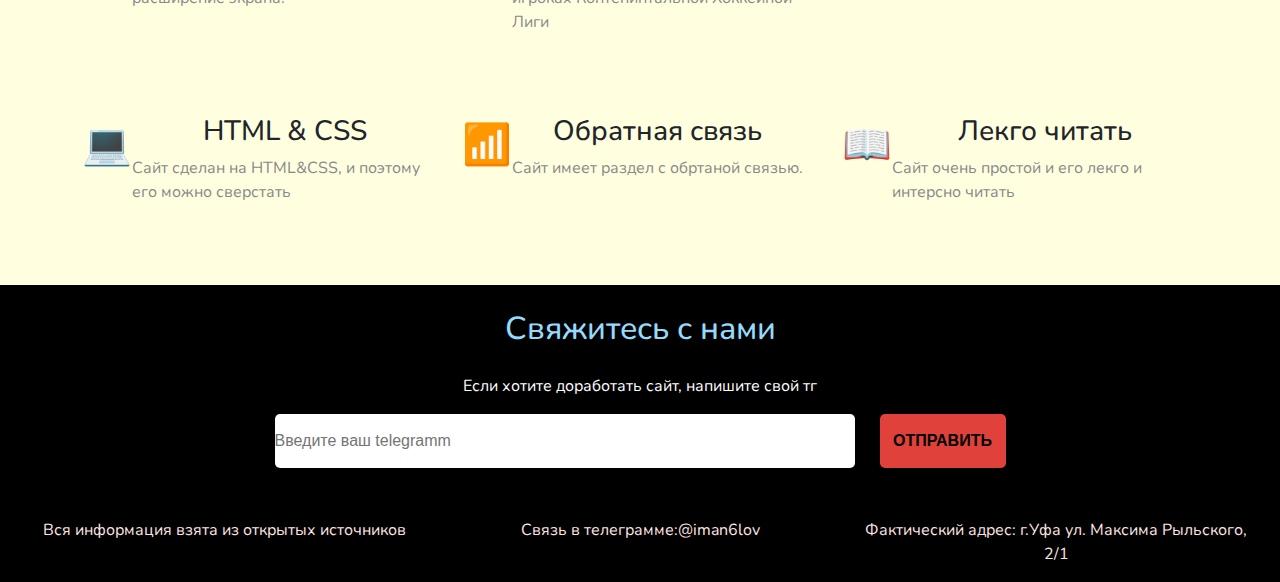
==== commit 12b89cc1: "renamed:    indexKhl.html -> index.html 	deleted:    indexKhl1.html 	modified:   khl_bot.py 	modifie" ====
--- a/index.html
+++ b/index.html
@@ -1,564 +1,612 @@
-<!DOCTYPE html>
-<html>
-<head>
-   <meta charset="utf-8">
-   <meta name="viewport" content="width=device-width, initial-scale=1">
-   <title></title>
-
-    <script src="https://code.jquery.com/jquery-2.2.4.min.js"></script>
-    
-
-    <script src="https://code.jquery.com/jquery-3.5.1.slim.min.js" integrity="sha384-DfXdz2htPH0lsSSs5nCTpuj/zy4C+OGpamoFU5WgosN9vkFo+0A2rbxv1p2kyZiVz" crossorigin="anonymous"></script>
-    <script src="https://cdn.jsdelivr.net/npm/popper.js@1.16.1/dist/umd/popper.min.js" integrity="sha384-9/reFTGAW83EW2RDu89cUlYKTtuHLA2uYNzkQnaoPSMGhpDBVxlZXum8OV5T0nLc" crossorigin="anonymous" ></script>
-
-
-   <!-- Google Fonts -->
-   <link rel="preconnect" href="https://fonts.googleapis.com">
-   <link rel="preconnect" href="https://fonts.gstatic.com" crossorigin>
-   <link href="https://fonts.googleapis.com/css2?family=Lato:wght@900&family=Nunito:ital,wght@0,700;1,700&display=swap" rel="stylesheet">
-
-
-   <!-- Bootstrap -->
-   <link rel="stylesheet" href="https://cdn.jsdelivr.net/npm/bootstrap@4.6.2/dist/css/bootstrap.min.css" integrity="sha384-xOolHFLEh07PJGoPkLv1IbcEPTNtaed2xpHsD9ESMhqIYd0nLMwNLD69Npy4HI+N" crossorigin="anonymous"> 
-   <script src="https://cdn.jsdelivr.net/npm/bootstrap@4.6.2/dist/js/bootstrap.bundle.min.js" integrity="sha384-Fy6S3B9q64WdZWQUiU+q4/2Lc9npb8tCaSX9FK7E8HnRr0Jz8D6OP9dO5Vg3Q9ct" crossorigin="anonymous"></script>
-
-   <link rel="stylesheet" href="https://maxcdn.bootstrapcdn.com/font-awesome/4.7.0/css/font-awesome.min.css">
-
-
-   <link rel="stylesheet" type="text/css" href="style.css">
-   <link rel="preconnect" href="https://fonts.googleapis.com">
-   <link rel="preconnect" href="https://fonts.gstatic.com" crossorigin>
-   <link href="https://fonts.googleapis.com/css2?family=Nunito:ital,wght@0,700;1,700&display=swap" rel="stylesheet">
-
-   <link rel="stylesheet" type="text/css" href="animate.css">
-
-   
-</head>
-<body>
-
-     <nav class="navbar navbar-expand-xl navbar-light bg-light">
-        <div class="container">
-            <a class="navbar-brand" href="#">
-                <img src="https://tvou-voleyball.ru/wp-content/uploads/2021/02/3_shkolnyj-1200x685.png" width="120px" height="50px">
-            </a>
-            <button class="navbar-toggler" type="button" data-bs-toggle="collapse" data-bs-target="#navbarBasic" aria-controls="navbarBasic" aria-expanded="false" aria-label="Toggle navigation">
-                <span class="navbar-toggler-icon"></span>
-            </button>
-            <div class="collapse navbar-collapse" id="navbarBasic">
-                <ul class="navbar-nav me-auto mb-2 mb-xl-0">
-                    <li class="nav-item">
-                      <a class="nav-link active" aria-current="page" href="#">Баскет-Вики</a>
-                    </li>
-                    <li class="nav-item dropdown mx-3">
-                        <a class="nav-link dropdown-toggle" href="#" id="navbar-Dropdown" role="button" data-toggle="dropdown">Величайшие Команды НБА</a>
-                        <div class="dropdown-menu">
-                            <a class="dropdown-item" href="#chicago_bulls">Чикаго-Буллз</a>
-                            <a class="dropdown-item" href="#boston_seltikcs">Бостон-Селтикс</a>
-                            <a class="dropdown-item" href="#lakers">Лос-Анджелес Лейкерс</a>
-                            <a class="dropdown-item" href="#miami_hit">Майами Хит</a>
-                            <a class="dropdown-item" href="#golden_background">Голден Стейт Уорризор</a>
-                    </li>
-                    <li class="nav-item dropdown mx-3">
-                        <a class="nav-link dropdown-toggle" href="#" id="navbar-Dropdown" role="button" data-toggle="dropdown">Величайшие Баскетболисты</a>
-                        <div class="dropdown-menu">
-                            <a class="dropdown-item" href="#shaq">Шакил О'Нил</a>
-                            <a class="dropdown-item" href="#lebron">Леброн Джеймс</a>
-                            <a class="dropdown-item" href="#jordan">Майкл Джордан</a>
-                            <a class="dropdown-item" href="#kobi">Коби Брайнт</a>
-                            <a class="dropdown-item" href="#karri">Стефен Карри</a>
-                    </li>
-                </ul>
-                <form class="d-flex">
-                   <input class="form-control me-2" type="search" placeholder="Search" aria-label="">
-                   <button class="btn btn-outline-success" type="submit">Поиск</button>
-                </form>
-            </div>
-        </div>
-    </nav> 
-
-<header id="header" class="header">
-		<div class="container"> 
-			<div class="row">
-				<div class="col-lg-6">
-				 	<div class="offer animated fadeInLeft basket-wiki">
-                        <h1> 
-                            Баскет-Вики
-                        </h1>
-                    </div>  
-                    <div class="offer__intro">
-                    </div> 
-                    <div class="col-lg-10">
-                    <p class="offer__text">
-                        НБА, или Национальная баскетбольная ассоциация, является одной из самых престижных и популярных спортивных лиг в мире. Это профессиональная лига, в которой играют команды из США и Канады. НБА была основана в 1946 году и с тех пор стала символом американского баскетбола.
-                        Структура и формат турнира
-                        В настоящее время в НБА участвуют 30 команд, которые играют по 82 игры в течение сезона. Каждая команда играет 41 домашнюю игру и 41 выездную игру. Сезон начинается осенью и продолжается до начала весны следующего года.
-                        Команды НБА соревнуются за чемпионство в плей-офф, который начинается в марте и заканчивается в июне. Плей-офф состоит из двух раундов: первого раунда и финала. В первом раунде команды играют серию до четырех побед, а в финале - серию до семи побед.
-                        Игроки и тренеры
-                        Все игроки, участвующие в НБА, являются профессиональными баскетболистами. Они подписывают контракты с командами на сезон и получают зарплату в зависимости от своих достижений. Тренеры также являются профессионалами, и их задача - помочь игрокам достичь наилучших результатов.
-                    </p> 
-                    <ul class="icons d-flex">
-                        <li class="icons__item">
-                            <a href="#">
-                                <i class="fa fa-apple"></i>
-                            </a>
-                        </li>
-                        <li class="icons__item">
-                            <a href="#">
-                                <i class="fa fa-android"></i>
-                            </a>
-                        </li>
-                        <li class="icons__item">
-                            <a href="#">
-                                <i class="fa fa-windows"></i>
-                            </a>
-                        </li>
-                    </ul>
-				</div>
-			</div>
-		</div>
-	</header>
-
-    <div class="teams__nba animated tada"> 
-            <h1>ВЕЛИЧАЙШИЕ КОМАНДЫ НБА</h1>
-        </div>
-
-     <div class="container">
-            <div class="club_info" id="chicago_bulls">
-                <div class="row justify-content-center">
-                    <div class="club_title">
-                        <h1>Чикаго Буллз</h1>
-                    </div>
-                </div>
-
-                <div class="row">
-                    <div class="col-sm-4">
-                        <div class="club_pic">
-                            <img src="https://img.championat.com/team/logo/15511762511292865625.png">
-                            <div class="club_achievments">
-                                Титулы: 6 (1991, 1992, 1993, 1996, 1997, 1998)
-                                <br>
-                                Попадания в финал НБА: 6 (1991, 1992, 1993, 1996, 1997, 1998)
-                                <br>
-                                Попадания в плей-офф: 36
-                                <br>
-                            </div>
-                        </div>
-                    </div>
-                    <div class="col-sm-8">
-                        <div class="club_bio">
-                            <p>«Чикаго» повезло стать домом для величайшего игрока в истории баскетбола – Майкла Джордана. Через несколько лет после прихода в НБА (и в «Буллз» в частности) он затмил наследие множества великих команд и игроков.</p> 
-
-                            <p>С Его Воздушеством команда выиграла шесть трофеев НБА за восемь лет — и выиграла бы все восемь, если бы Джордан не взял паузу в карьере. При нём «быки» имели более 65% побед как в регулярке, так и в плей-офф, что значительно превышает средние показатели франшизы в его отсутствие – 51% и 54% соответственно.</p>
-
-                            <p>Так что успех «Чикаго» в 90-х – это про Джордана, безусловно. Но не на все 100%. У него были невероятно талантливые партнёры: Скотти Пиппен, Стив Керр, Деннис Родман, Тони Кукоч, Хорас Грант и другие. И этими именами наследие «Буллз» не ограничивается.</p>
-
-                            <p>До Джордана были Боб Бузер и Чет Уокер, которые в своё время принесли «Чикаго» немало побед ещё в Западной конференции. После Джордана вернуть команде былое величие могли Деррик Роуз и Жоаким Ноа под руководством Тома Тибодо – помешали травмы.</p>
-
-                            <p>Всё это, конечно, меркнет на фоне успехов «Чикаго» 90-х, но однозначно укрепляет позиции франшизы в десятке лучших.</p>
-                        </div>
-                    </div>
-                </div>
-        </div>
-
-        <div class="club_info boston_background">
-                <div class="row justify-content-center">
-                    <div class="club_title">
-                        <h1>Бостон Селтикс</h1>
-                    </div>
-                </div>
-                <div class="row">
-                    <div class="col-sm-4">
-                        <div id="boston_seltikcs">
-                            <img src="https://img.championat.com/team/logo/1551176006728367109.png">
-                            <div class="club_achievments">
-                                Титулы: 17 (1957, 1959, 1960, 1961, 1962, 1963, 1964, 1965, 1966, 1968, 1969, 1974, 1976, 1981, 1984, 1986, 2008)
-                                <br>
-                                Попадания в финал НБА: 22 (1957, 1958, 1959, 1960, 1961, 1962, 1963, 1964, 1965, 1966, 1968, 1969, 1974, 1976, 1981, 1984, 1985, 1986, 1987, 2008, 2010, 2022)
-                                <br>
-                                Попадания в плей-офф: 59
-                                <br>
-                            </div>
-                        </div>
-                    </div>
-                    <div class="col-sm-8">
-                        <div class="club_bio">
-                            <p>«Бостон» по праву считается одной из лучших франшиз в истории НБА. 17 трофеев, 22 попадания в финал НБА, 22 победы в Восточной конференции и рекордные 10 наград MVP – с таким послужным списком сложно тягаться.</p> 
-
-                            <p>«Селтикс» также могут похвастаться просто невероятным количеством великих игроков: Билл Расселл, Ларри Бёрд, Роберт Пэриш, Пол Пирс, Боб Коузи, Джон Хавличек, Кевин Макхейл, Том Хейнсон, Кевин Гарнетт, Нэйт Арчибальд, Дэнни Эйндж, Деннис Джонсон, Джо Джо Уайт, Сэм Джонс, Дэйв Коуэнс, и этот список можно продолжать. Неудивительно, что «Бостон» – самая широко представленная команда в баскетбольном Зале славы. Туда включён 41 баскетболист, который когда-либо играл за «кельтов» или тренировал их.</p>
-
-                            <p>Пожалуй, лучшая эпоха «Селтикс» пришлась на середину прошлого века – с 1957 по 1969 год они взяли 11 трофеев из 13 возможных. Хотя команда оставалась одной из сильнейших в лиге вплоть до конца 80-х. Да, за последние 30 лет «Бостон» сумел завоевать всего одно чемпионство, зато сейчас команда как никогда близка к первому за 15 лет трофею. В прошлом году Джейсон Тейтум и компания остановились в шаге от титула, но сейчас являются лидерами регулярного чемпионата с убедительными 75% побед – и главными фаворитами турнира.</p>
-                        </div>
-                    </div>
-                </div>
-        </div>
-
-        <div class="club_info lakers_background">
-                <div class="row justify-content-center">
-                    <div class="club_title">
-                        <h1>Лос-Анджелес Лейкерс</h1>
-                    </div>
-                </div>
-                <div class="row">
-                    <div class="col-sm-4">
-                        <div id="lakers">
-                            <img src="https://img.championat.com/team/logo/15511761121433763384.png">
-                            <div class="club_achievments">
-                                Титулы: 17 (1949, 1950, 1952, 1953, 1954, 1972, 1980, 1982, 1985, 1987, 1988, 2000, 2001, 2002, 2009, 2010, 2020)
-                                <br>
-                                Попадания в финал НБА: 32 (1949, 1950, 1952, 1953, 1954, 1959, 1962, 1963, 1965, 1966, 1968, 1969, 1970, 1972, 1973, 1980, 1982, 1983, 1984, 1985, 1987, 1989, 1991, 1988, 2000, 2001, 2002, 2004, 2008, 2009, 2010, 2020)
-                                <br>
-                                Попадания в плей-офф: 62
-                                <br>
-                            </div>
-                        </div>
-                    </div>
-                    <div class="col-sm-8">
-                        <div class="lakers_bio">
-                            <p> «Лос-Анджелес Лейкерс»Сейчас легендарная франшиза «Лейкерс», увы, наблюдает свой спад. И нет, никто не забыл, что в 2020-м «озёрники» неожиданно взяли своё 17-е чемпионство, сравнявшись по их количеству с «Бостоном». Просто за последние 10 лет они пропускали плей-офф чаще, чем за 65 лет до этого.</p> 
-
-                            <p>Однако это не отменяет того факта, что команда имеет просто потрясающую историю. За 75 лет существования «Лейкерс» выходили в финал НБА 32 раза. То есть чуть ли не в половине всех сыгранных сезонов. Не просто в плей-офф – в финал! Благодаря этому команда по сей день остаётся на первом месте по количеству выигранных матчей в постсезоне, будучи единственной с процентом побед выше 60 (60,2%).</p>
-
-                            <p>Нельзя не поговорить о том, кто помог «Лейкерс» обрести такое величие. Это были лучшие из лучших: Уилт Чемберлен, Карим Абдул-Джаббар, Коби Брайант, Шакил О’Нил, Мэджик Джонсон, Джерри Уэст, Элджин Бэйлор, Джордж Майкан, Джеймс Уорти, Пау Газоль и, конечно же, Леброн Джеймс. За всю историю команда выпустила рекордное количество участников Матчей всех звёзд – 65</p>
-                        </div>
-                    </div>
-                </div>
-        </div>
-
-        <div class="club_info" id="miami_hit">
-                <div class="row justify-content-center">
-                    <div class="club_title">
-                        <h1>Майми Хит</h1>
-                    </div>
-                </div>
-                <div class="row">
-                    <div class="col-sm-4">
-                        <div class="club_pic">
-                            <img src="https://img.championat.com/team/logo/15511761191726583124.png">
-                            <div class="club_achievments">
-                                Титулы: 3 (2006, 2012, 2013)
-                                <br>
-                                Попаданий в финал НБА: 6 (2006, 2011, 2012, 2013, 2014, 2020)
-                                <br>
-                                Попаданий в плей-офф: 23
-                                <br>
-                            </div>
-                        </div>
-                    </div>
-                    <div class="col-sm-8">
-                        <div class="club_bio">
-                            <p>«Майами» – молодая команда, которая существует на протяжении «всего» 35 сезонов, что относительно немного по меркам НБА. Первые несколько лет в лиге для этой организации получились непростыми, и свою долю признания «Хит» получили только с приходом Пэта Райли и Алонзо Моурнинга в 1995-м.</p> 
-
-                            <p> Но и Райли, и Моурнинг, и его звёздный напарник Тим Хардуэй со временем покинули коллектив, так и не добившись больших успехов. Однако Пэт, как и Алонзо, всё же вернулся в «Майами» в 2005-м. Именно тогда наставник вместе с Дуэйном Уэйдом, в дальнейшем ставшим настоящей легендой «Хит», сотворил историю, приведя команду к её первому трофею в НБА. Помогли им в этом Шакил О’Нил, Юдонис Хаслем, Джейсон Уильямс и другие.</p>
-
-                            <p> С тех пор «Майами» выходил в финал НБА шесть раз за 15 лет, в половине случаев забрав чемпионские перстни. Райли со временем сменил Эрик Споэльстра, зато Уэйд в команде остался. А в 2011 году к нему присоединился Леброн Джеймс, благодаря которому успех «Хит» в те годы и стал возможен. Он подарил франшизе четыре финальные серии и два трофея, а потом со спокойной душой вернулся в «Кливленд». И после этого «Майами» так и не вернулся на прежний уровень – во всяком случае, пока.</p>
-                        </div>
-                    </div>
-                </div>
-        </div>
-
-             <div class="club_info" id="golden_background">
-                <div class="row justify-content-center">
-                    <div class="club_title">
-                        <h1>Голден Стейт Уорризор</h1>
-                    </div>
-                </div>
-
-                <div class="row">
-                    <div class="col-sm-4">
-                        <div class="golden_state">
-                            <img src="https://img.championat.com/team/logo/15511760361894445242.png">
-                            <div class="club_achievments">
-                               Титулы: 7 (1947, 1956, 1975, 2015, 2017, 2018, 2022)
-                                <br>
-                               Попадания в финал НБА: 12 (1947, 1948, 1956, 1964, 1967, 1975, 2015, 2016, 2017, 2018, 2019, 2022)
-                                <br>
-                                Попадания в плей-офф: 36
-                                <br>
-                            </div>
-                        </div>
-                    </div>
-                    <div class="col-sm-8">
-                        <div class="club_bio">
-                            <p> В отличие от других команд в этом рейтинге, расцвет «Голден Стэйт Уорриорз» пришёлся на последние восемь лет. С 2015 года команда не участвовала лишь в двух финалах НБА из восьми, а в шести остальных взяла четыре чемпионских титула – на один больше, чем за почти 70 лет до этого. Но у «воинов» были взлёты и до того, как Стефен Карри впервые примерил жёлто-синее джерси, а Стив Керр занял пост их главного тренера.</p> 
-
-                            <p>Ещё в конце 40-х в «Уорриорз» блистал Джо Фалкс, одна из первых суперзвёзд НБА. Он привёл команду к её первому трофею в 1947-м. В 1956-м второй титул франшизе принёс дуэт Нила Джонстона и Пола Аризина. Потом в финал ещё не переименованный «Сан-Франциско» вывел легендарный Уилт Чемберлен, а спустя три года – не менее легендарный Рик Бэрри. Но если Уилт «гайку» с клубом так и не выиграл, то Бэрри всё-таки принёс команде третье чемпионство в 1975-м.</p>
-
-                            <p>За «Уорриорз» в разное время выступали и другие именитые игроки. Нэйт Термонд, Тим Хардуэй, Крис Маллин, Джамал Уилкс и так далее. Но никому не удалось добиться такого успеха, как трио Карри — Клэй Томпсон — Дрэймонд Грин под руководством Керра. И их эпоха ещё не подошла к концу</p>
-                        </div>
-                    </div>
-                </div>
-        </div>
-
-
-<header>
-    <div class="animated fadeInUp">
-            <div class="igroki" id="shaq">
-            <h1>ВЕЛИЧАЙШИЕ БАСКЕТБОЛИСТЫ</h1>
-        </div>
-    </div>
-
-<!-- Пример -->
-        <div class="player_info" id="shaq_hit">
-                <div class="row justify-content-center">
-                    <div class="player_title">
-                        <h1>Шакил О'Нил</h1>
-                    </div>
-                </div>
-                <div class="row">
-                    <div class="col-sm-4">
-                        <div class="player_pic">
-                            <img src="https://www.peoples.ru/sport/basketball/shaquille_oneal/o'neal_288.jpg" width="90%">
-                            <div class="player_achievments">
-                                Титулы: 3 (2006, 2012, 2013)
-                                <br>
-                                Попаданий в финал НБА: 6 (2006, 2011, 2012, 2013, 2014, 2020)
-                                <br>
-                                Попаданий в плей-офф: 23
-                                <br>
-                            </div>
-                        </div>
-                    </div>
-                    <div class="col-sm-8">
-                        <div class="player_bio">
-                            <p>Шакил Рашон О'Нил — американский баскетболист, комментатор, баскетбольный телеэксперт, рэпер, а также актёр. Олимпийский чемпион (1996), чемпион мира 1994 года, четырёхкратный чемпион НБА (2000—2002, 2006).</p>
-                            <p>В 1996 году был внесён в список 50 лучших игроков в истории НБА, и из всего списка он был самым молодым.</p>
-                            <p>Помимо этого, признан самым ценным игроком НБА 2000 года, на протяжении 15 лет (1993—2009) принимал участие в Матчах всех звёзд, вместе с Уилтом Чемберленом удерживает рекорд Ассоциации — 9 сезонов (из них 5 — подряд) с самым высоким показателем процента попаданий с игры.</p>
-                            <p>Шакил О’Нил три раза в своей карьере удостоился звания MVP Матча всех звезд (НБА) (2000, 2004, 2009). По окончании спортивной карьеры, работает телеведущим и комментатором на спортивном телеканале TNT. Появляется в качестве телеэксперта в играх серии NBA 2K (начиная с NBA 2K15). Член Зала славы баскетбола с 2016 года.</p>
-                        </div>
-                    </div>
-                </div>
-        </div>    
-<!-- Пример -->
-
-        <div class="igroki">
-            <h1>Шакил О'Нил</h1>
-        </div>
-        <img src="https://www.peoples.ru/sport/basketball/shaquille_oneal/o'neal_288.jpg" width="35%">
-   		<div class="row">
-   			<div class="col-lg-10">
-               Шакил Рашон О'Нил — американский баскетболист, комментатор, баскетбольный телеэксперт, рэпер, а также актёр. Олимпийский чемпион (1996), чемпион мира 1994 года, четырёхкратный чемпион НБА (2000—2002, 2006). В 1996 году был внесён в список 50 лучших игроков в истории НБА, и из всего списка он был самым молодым. Помимо этого, признан самым ценным игроком НБА 2000 года, на протяжении 15 лет (1993—2009) принимал участие в Матчах всех звёзд, вместе с Уилтом Чемберленом удерживает рекорд Ассоциации — 9 сезонов (из них 5 — подряд) с самым высоким показателем процента попаданий с игры. Шакил О’Нил три раза в своей карьере удостоился звания MVP Матча всех звезд (НБА) (2000, 2004, 2009). По окончании спортивной карьеры, работает телеведущим и комментатором на спортивном телеканале TNT. Появляется в качестве телеэксперта в играх серии NBA 2K (начиная с NBA 2K15). Член Зала славы баскетбола с 2016 года.
-            </div>
-   		</div>
-        <div class="igroki" id="lebron">
-            <h1>Леброн Джеймс</h1>
-        </div>
-            <img src="https://avatars.mds.yandex.net/i?id=bf3999361374705aa3854f985b9b17167d64116c-10576901-images-thumbs&n=13" width="35%">
-   		<div class="row">
-   			<div class="col-lg-10">
-               Леброн Рэймон Джеймс — американский баскетболист, играющий на позиции лёгкого и тяжёлого форварда. Выступает за команду НБА «Лос-Анджелес Лейкерс». Признаётся экспертами одним из лучших баскетболистов в истории, а ряд специалистов ставит Джеймса на первое место. Один из наиболее высокооплачиваемых спортсменов в мире на протяжении большей части карьеры,
-                Четырёхкратный чемпион НБА, четырёхкратный самый ценный игрок финала НБА, четырёхкратный самый ценный игрок НБА, самый результативный игрок регулярного чемпионата 2007/08 и новичок года НБА 2003/04. 13 раз входил в первую сборную всех звёзд НБА, дважды во вторую, один раз в третью, пять раз входил в сборную всех звёзд защиты, 16 раз принимал участие в матче всех звёзд, где трижды признавался самым ценным игроком. Лучший снайпер в истории регулярных сезонов и плей-офф НБА. Входит в топ-5 лидеров по передачам, реализованным штрафным и сыгранным минутам, а также в топ-10 лидеров по сыгранным матчам, перехватам и трёхочковым попаданиям в истории НБА. Лидирует среди всех действующих баскетболистов НБА по подборам. Лидирует в истории НБА по количеству потерь мяча
-   			</div>
-   		</div>
-        <div class="igroki" id="jordan">
-            <h1>Майкл Джордан</h1>
-        </div>
-        <img src="https://s.yimg.com/ny/api/res/1.2/JQof7axK_5ByjjyW1nrCPw--/YXBwaWQ9aGlnaGxhbmRlcjt3PTEyMDA7aD04NDQ-/https://s.yimg.com/uu/api/res/1.2/pYqp7RoYFmujeQxvanWd8w--~B/aD05MDA7dz0xMjgwO2FwcGlkPXl0YWNoeW9u/https://media.zenfs.com/en/hoops_hype_usa_today_sports_articles_974/3ef0ee2fdbd9decb772357d4c23d89d0" width="35%" height="35%">
-        <div class="row">
-            <div class="col-lg-10">
-                Майкл Дже́ффри Джо́рдан  — американский баскетболист, бывший игрок НБА. Лучший баскетболист в истории (по версии экспертов ESPN). Играл на позиции атакующего защитника. Джордан сыграл важную роль в популяризации баскетбола и НБА во всём мире в 1980-х и 1990-х годах. Двукратный олимпийский чемпион.
-                После начала карьеры в команде Университета Северной Каролины (1982—1984), с которой он выиграл чемпионат NCAA 1982 года, Джордан присоединился к команде «Чикаго Буллз» в 1984 году. За феноменальную прыгучесть Майкл получил прозвища «Воздушный Джордан» (англ. Air Jordan) и «Его Воздушество» (англ. His Airness). Он также считается одним из лучших защитников в истории баскетбола. В 1991 году он выиграл свой первый чемпионат НБА с «Буллз», в 1992 и 1993 годах повторил этот успех. После гибели отца в начале сезона 1993/94 Джордан внезапно ушёл из баскетбола и попытался сделать карьеру в бейсболе. В 1995 году он вернулся на площадку и помог «Буллз» завоевать ещё три титула (1996, 1997 и 1998), попутно установив вместе с командой рекорд НБА на тот момент по количеству выигранных матчей в течение регулярного сезона — 72 победы (сезон 1995/96). Во второй раз Джордан завершил карьеру в 1999 году, но вернулся ещё на два сезона в 2001 году в качестве игрока «Вашингтон Уизардс».
-            </div>
-        </div>
-        <div class="igroki" id="kobi">
-            <h1>Коби Брайант</h1>
-        </div>
-            <img src="https://allya.ru/wp-content/uploads/2020/04/los-angeles-lakers-guard-kobe-bryant.jpg" width="35%" width="35%">
-        <div class="row">
-             <div class="col-lg-10">
-                Ко́би Бин Бра́йант (англ. Kobe Bean Bryant; 23 августа 1978, Филадельфия, Пенсильвания, США — 26 января 2020, Калабасас, Калифорния, США) — американский баскетболист, выступавший в Национальной баскетбольной ассоциации в течение двадцати сезонов за одну команду — «Лос-Анджелес Лейкерс». Играл на позиции атакующего защитника. Был выбран в первом раунде под общим 13-м номером на драфте НБА 1996 года командой «Шарлотт Хорнетс». Сразу по окончании школы начал карьеру в НБА. За это время выиграл пять чемпионских титулов, 18 раз принимал участие в матче всех звёзд, 15 раз включался в сборную всех звёзд и 12 раз в сборную защиты всех звёзд. В составе национальной сборной США дважды выигрывал золото Олимпийских игр, а также становился победителем чемпионата Америки. Его четыре награды MVP матча всех звёзд являются наибольшим количеством в истории НБА. 14 апреля 2016 года закончил карьеру в НБА, набрав в своем последнем матче с «Ютой» 60 очков. В возрасте 34 лет и 104 дней Брайант стал самым молодым игроком в истории лиги, набравшим 30 000 карьерных очков. Он стал лучшим снайпером за всю историю франшизы «Лос-Анджелес Лейкерс» 1 февраля 2010 года, когда превзошёл Джерри Уэста. В 2018 году получил премию «Оскар» за лучший анимационный короткометражный фильм «Дорогой баскетбол»
-                26 января 2020 года в возрасте 41 года Коби Брайант погиб при крушении частного вертолёта Sikorsky S-76 в Калабасасе (штат Калифорния). В катастрофе погибли ещё 8 человек, в том числе его 13-летняя дочь Джанна и друзья семьи. Член Зала славы баскетбола с 2020 года.
-             </div>
-         </div>
-             <div>
-             <h1></h1>
-         </div>
-                <div class="igroki" id="karri">
-                     <h1>Стефен Карри</h1>
-                </div>
-                <img src="https://www.slamdunk.ru/uploads/monthly_2022_06/Stephen-Curry-Golden-State-Warriors.jpg.7346f56ccbb8896f5819c0889ad2a710.jpg" width="35%" width="35%">
-                <div class="row">
-                    <div class="col-lg-10">
-                        Уорделл Сте́фен «Стеф» Ка́рри (англ. Wardell Stephen "Steph" Curry II; 14 марта 1988 года, Акрон, штат Огайо, США)s  — американский профессиональный баскетболист, с 2009 года выступающий за команду НБА «Голден Стэйт Уорриорз». Играет на позиции разыгрывающего защитника. Был выбран на драфте НБА 2009 года под 7-м номером. 4-кратный чемпион НБА (2015, 2017, 2018, 2022), дважды MVP НБА (2015, 2016). Лидер в истории НБА по трёхочковым попаданиям как в регулярных чемпионатах, так и в плей-офф. В составе сборной США стал чемпионом мира 2010 и 2014 годов.
-                    </div>
-                </div>
-            </div>
-        </div>
-</header> 
-
-<section id="interesting" class="interesting">
-   <div class="container"> 
-
-         <!--заголовок -->
-
-      <div class="row">
-         <div class="col-lg-12">
-            <div class="title">
-               <h2 class="prem">Преемущество нашего сайта</h2>
-                  <p class="prem"> В этом разделе мы расскажем вам, основные преемущества сайта</p>
-            </div>
-         </div>
-      </div>
-
-         <!--Текст -->
-
-      <div class="row">
-        <div class="col-lg-4">
-            <div class="feature d-flex">
-                <i class="fa fa-tablet feature__icon"></i>
-                    <div class="feature__block">
-                       <h3 class="feature__title">
-                            Адаптивность
-                       </h3>
-                        <p class="feature__text">
-                            Сайт подходит под любое устройство и расширение экрана. 
-                        </p>
-                    </div>
-            </div>
-        </div>
-      
-         <!--Информация-->
-
-      <div class="col-lg-4">
-          <div class="feature d-flex">
-               <svg class="icons" xmlns="http://www.w3.org/2000/svg" height="6em" viewBox="0 0 512 512"><!--! Font Awesome Free 6.4.2 by @fontawesome - https://fontawesome.com License - https://fontawesome.com/license (Commercial License) Copyright 2023 Fonticons, Inc. --><path d="M256 512A256 256 0 1 0 256 0a256 256 0 1 0 0 512zM216 336h24V272H216c-13.3 0-24-10.7-24-24s10.7-24 24-24h48c13.3 0 24 10.7 24 24v88h8c13.3 0 24 10.7 24 24s-10.7 24-24 24H216c-13.3 0-24-10.7-24-24s10.7-24 24-24zm40-208a32 32 0 1 1 0 64 32 32 0 1 1 0-64z"/></svg>
-                  <div class="feature__block">
-                      <h3 class="feature__title">
-                          Полная информация 
-                      </h3>
-                        <p class="feature__text">
-                           Здесь вся информация о клубах, игроках, и чемпионах Национальной Баскетбольной Лиги
-                        </p>
-                   </div>
-            </div>
-      </div>
-
-          <!--Информация-->
-
-      <div class="col-lg-4">
-         <div class="feature d-flex">
-            <i class="fa-solid fa-print"></i>
-               <div class="feature__block">
-                    <h3 class="feature__title">
-                        Красивые картинки
-                    </h3>
-                    <p class="feature__text">
-                        На сайте красивейшие картинки
-                    </p>
-               </div>
-         </div>
-      </div>
-
-      <div class="col-lg-4">
-        <div class="feature d-flex">
-            <i class="fa fa-code feature__icon"></i>
-               <div class="feature__block">
-                    <h3 class="feature__title">
-                        HTML & CSS
-                    </h3>
-                    <p class="feature__text">
-                        Сайт сделан на HTML&CSS, и поэтому его можно сверстать
-                    </p>
-                </div>
-        </div>
-      </div>
-
-      <div class="col-lg-4">
-        <div class="feature d-flex">
-            <i class="fa fa-envelope-o  feature__icon"></i>
-               <div class="feature__block">
-                    <h3 class="feature__title">
-                        Обратная связь
-                    </h3>
-                    <p class="feature__text">
-                        Сайт имеет раздел с обртаной связью. 
-                    </p>
-               </div>
-        </div>
-      </div>
-
-       <div class="col-lg-4">
-            <div class="feature d-flex">
-                <i class="fa fa-bookmark-o feature__icon"></i>
-                   <div class="feature__block">
-                        <h3 class="feature__title">
-                            Лекго читать 
-                        </h3>
-                        <p class="feature__text">
-                            Сайт очень простой и его лекго и интерсно читать  
-                        </p>
-                    </div>
-            </div>
-        </div>
-</div>
-       </section>
-
-      <section id="feedback" class="feedback">
-
-       <div class="container">
-            <div class="row">
-                <div class="col-lg-12">
-                   <div class="title">
-                      <h2 class="title__main blue">
-                         Свяжитесь с нами
-                      </h2>
-                       <p class="title__text">
-                             Если хотите получить работу курьером 5 тысяч в час, пишете в свой ник телеграмме
-                        </p>
-                    </div>
-                </div>
-            </div>
-
-                 <div class="row">
-                      <div class="col-lg-10 ml-auto">
-                      <form action="#" class="form"> 
-                             <input type="email" placeholder="Введите ваш telegramm" class="form_input" required>
-                             <button type="submit" class="button">Отправить</button>
-                      </form>
-                      </div>
-                 </div>
-              </div>
-</section>
-
- <footer id="footer" class="footer">
-        <div class="container"> 
-            <div class="row">
-                <div class="col-lg-4">
-                    <div class="footer_info">
-                         
-                    </div>
-                </div> 
-                <div class="row">
-                    <div class="col-lg-4">
-                        <div class="footer_info1">
-                            
-                        </div>
-                    </div>  
-                </div>
-                <div class="row">
-                    <div class="col-lg-4">
-                        <div class="footer_info2">
-                            
-                        </div>
-                    </div>  
-                </div>
-
-                    <div class="row mx-3 justify-content-center">
-                       <div class="col-lg-4">
-                          <p class="footertext">Номер для связи 102 и скажите волшебные слова, за словами в тг</p>
-                       </div>
-                       <div class="col-lg-4">
-                          <p class="footertext">Связь в телеграмме:@yatvoirotadgaradudgu</p>
-                       </div>
-                       <div class="col-lg-4">
-                          <p class="footertext">Скиньте на билет артуру в Челябинск: 79875892940 tinkoff
-                       </div>
-                    </div>
-        </div>
-
-         <div class="container">
-            
-         </div>
-    </footer>
-
-</body>
+<!DOCTYPE html>
+<html>
+<head>
+   <meta charset="utf-8">
+   <meta name="viewport" content="width=device-width, initial-scale=1">
+   <title></title>
+
+    <script src="https://code.jquery.com/jquery-2.2.4.min.js"></script>
+    
+    <script src="https://code.jquery.com/jquery-3.5.1.slim.min.js" integrity="sha384-DfXdz2htPH0lsSSs5nCTpuj/zy4C+OGpamoFU5WgosN9vkFo+0A2rbxv1p2kyZiVz" crossorigin="anonymous"></script>
+    <script src="https://cdn.jsdelivr.net/npm/popper.js@1.16.1/dist/umd/popper.min.js" integrity="sha384-9/reFTGAW83EW2RDu89cUlYKTtuHLA2uYNzkQnaoPSMGhpDBVxlZXum8OV5T0nLc" crossorigin="anonymous" ></script>
+
+
+   <!-- Google Fonts -->
+   <link rel="preconnect" href="https://fonts.googleapis.com">
+   <link rel="preconnect" href="https://fonts.gstatic.com" crossorigin>
+   <link href="https://fonts.googleapis.com/css2?family=Lato:wght@900&family=Nunito:ital,wght@0,700;1,700&display=swap" rel="stylesheet">
+
+    <!-- Bootstrap -->
+    <link href="https://cdn.jsdelivr.net/npm/bootstrap@5.3.3/dist/css/bootstrap.min.css" rel="stylesheet" integrity="sha384-QWTKZyjpPEjISv5WaRU9OFeRpok6YctnYmDr5pNlyT2bRjXh0JMhjY6hW+ALEwIH" crossorigin="anonymous">
+    <script src="https://cdn.jsdelivr.net/npm/bootstrap@5.3.3/dist/js/bootstrap.bundle.min.js" integrity="sha384-YvpcrYf0tY3lHB60NNkmXc5s9fDVZLESaAA55NDzOxhy9GkcIdslK1eN7N6jIeHz" crossorigin="anonymous"></script>
+
+    <link rel="stylesheet" href="https://maxcdn.bootstrapcdn.com/font-awesome/4.7.0/css/font-awesome.min.css">
+
+
+   <link rel="stylesheet" type="text/css" href="styleKhl.css">
+   <link rel="stylesheet" type="text/css" href="style_mobile.css">
+
+   <link rel="preconnect" href="https://fonts.googleapis.com">
+   <link rel="preconnect" href="https://fonts.gstatic.com" crossorigin>
+   <link href="https://fonts.googleapis.com/css2?family=Nunito:ital,wght@0,700;1,700&display=swap" rel="stylesheet">
+
+   <link rel="stylesheet" type="text/css" href="animate.css">
+</head>
+<body>
+
+    <nav class="navbar navbar-expand-xl navbar-light bg-light sticky-top">
+        <div class="container">
+            <a class="navbar-brand" href="#">
+                <img src="https://files.brandlogos.net/svg/6pHg9QdYGc/Kontinental_Hockey_League-OeqC9zWJ1_brandlogos.net.svg" width="120px" height="50px">
+            </a>
+            <button class="navbar-toggler" type="button" data-bs-toggle="collapse" data-bs-target="#navbarBasic" aria-controls="navbarBasic" aria-expanded="false" aria-label="Toggle navigation">
+                <span class="navbar-toggler-icon"></span>
+            </button>
+            <div class="collapse navbar-collapse" id="navbarBasic">
+                <ul class="navbar-nav me-auto mb-2 mb-xl-0">
+                    <li class="nav-item">
+                      <a class="nav-link active" aria-current="page" href="#">КХЛ-Вики</a>
+                    </li>
+                    <li class="nav-item dropdown mx-3">
+                        <a class="nav-link dropdown-toggle" href="#" id="navbar-Dropdown" role="button" data-bs-toggle="dropdown">Величайшие Команды КХЛ</a>
+                        <div class="dropdown-menu">
+                            <a class="dropdown-item" href="#cska_background">ЦСКА</a>
+                            <a class="dropdown-item" href="#ak_bars_background">Ак Барс</a>
+                            <a class="dropdown-item" href="#metalurg_background">Металлург</a>
+                            <a class="dropdown-item" href="#ska_">СКА</a>
+                            <a class="dropdown-item" href="#salavat_background">Салават Юлаев</a>
+                    </li>
+                    <li class="nav-item dropdown mx-3">
+                        <a class="nav-link dropdown-toggle" href="#" id="navbar-Dropdown" role="button" data-bs-toggle="dropdown">Лучшие Игроки КХЛ</a>
+                        <div class="dropdown-menu">
+                            <a class="dropdown-item" href="#mozyakin">Сергей Мозякин</a>
+                            <a class="dropdown-item" href="#radulov">Александр Радулов</a>
+                            <a class="dropdown-item" href="#koshechkin">Василий Кошечкин</a>
+                            <a class="dropdown-item" href="#gusev">Никита Гусев</a>
+                            <a class="dropdown-item" href="#zaripov">Данис Зарипов</a>
+                    </li>
+                </ul>
+                <form class="d-flex">
+                   <input class="form-control me-2" type="search" placeholder="Search" aria-label="">
+                   <button class="btn btn-outline-success" type="submit">Поиск</button>
+                </form>
+            </div>
+        </div>
+    </nav> 
+ 
+    <header id="header" class="header">
+        <div class="overlay"></div>
+        <div class="container"> 
+            <div class="row">
+            <div class="offer animated fadeInLeft">
+                <h1 class="khl_wiki" align="center"> 
+                    КХЛ-Вики
+                </h1>
+                    </div>  
+                <div class="col-lg-12">
+                    <div class="offer__intro">
+                    </div>             
+                       <p class="offer__text" align="center">
+                            Континентальная хоккейная лига (КХЛ) — международная хоккейная лига, образованная в феврале 2008 года для клубов из России и других стран Европы и Азии. Организатор регулярного чемпионата КХЛ, в котором разыгрывается Кубок Континента, и плей-офф, в котором 16 команд соревнуются за Кубок Гагарина. По итогам плей-офф определяется победитель, который получает титул чемпиона КХЛ и становится обладателем главного трофея лиги — Кубка Гагарина.
+                            Лучший российский клуб по итогам плей-офф получает звание чемпиона России по хоккею с шайбой. Исключением был сезон 2014/15, когда чемпион России определялся по результатам регулярного чемпионата.
+                            В сезоне 2023/24 в КХЛ играет 23 клуба: 20 из России и по одному из Белоруссии, Казахстана и Китая. Клубы разделены на две конференции — Западную и Восточную, каждая из которых делится на два дивизиона, которые носят имена советских хоккеистов и тренеров (дивизионы Тарасова и Боброва в Западной конференции и дивизионы Харламова и Чернышёва в Восточной конференции).
+                        </p>
+                </div>
+            </div>
+    </header>
+
+    <div class="teams_khl animated tada"> 
+            <h1>ВЕЛИЧАЙШИЕ КОМАНДЫ КХЛ</h1>
+    </div>
+
+     <div class="container">
+            <div class="club_info" id="cska_background">
+                <div class="row justify-content-center">
+                    <div class="club_title">
+                        <h1 id="CSKA">ЦСКА </h1>
+                    </div>
+                </div>
+
+                <div class="row">
+                    <div class="col-sm-4">
+                        <div id="cska">
+                            <img src="https://upload.wikimedia.org/wikipedia/ru/thumb/9/98/HC_CSKA_Moscow_Logo_2016.svg/205px-HC_CSKA_Moscow_Logo_2016.svg.png" width="65%">
+                            <div class="club_achievments">
+                                Кубки Гагарина: 3 (2018/19, 2021/22, 2022/23)
+                                <br>
+                                Попадания в финал КХЛ: 6 (2015/16, 2017/18, 2018/19, 2020/21, 2021/22, 2022/23)
+                                <br>
+                                Попадания в плей-офф: 15
+                                <br>
+                            </div>
+                        </div>
+                    </div>
+                    <div class="col-sm-8">
+                        <div class="club_bio">
+                            <p>ЦСКА — российский хоккейный клуб из Москвы, выступающий в Континентальной хоккейной лиге. Основан в 1946 году под названием ЦДКА (Центральный дом Красной Армии). В 1951 году переименован в ЦДСА (Центральный дом Советской Армии), а в 1954 в ЦСК МО (Центральный спортивный клуб Министерства обороны), под которым выступал до 1959 года, и с тех пор носит название ЦСКА.</p> 
+
+                            <p>Армейский клуб является самым титулованным клубом в истории отечественного и мирового хоккея. ЦСКА 37 раз выигрывал чемпионат страны, 12 раз брал кубок. На международной арене 20 раз из 20 возможных побеждал в Кубке европейских чемпионов. Провёл 37 игр против клубов НХЛ, в которых одержал 27 побед, дважды сыграл вничью и 8 проиграл. Кроме того, игроки и воспитанники клуба неоднократно становились чемпионами мира и Олимпийских игр, обладателями Кубка Канады, обладателями Кубка Стэнли.</p>
+
+                            <p>В первом сезоне в составе Континентальной хоккейной лиги ЦСКА выиграл дивизион Тарасова, но в плей-офф с трудом обыграл «Ладу» (3-2 по сумме встреч) и всухую проиграл «Динамо» (0-3). В конце сезона тренерский тандем Быков-Захаркин покинул команду, аргументировав своё решение желанием сосредоточиться на работе в сборной России, однако уже через несколько недель подписали контракт с командой «Салават Юлаев», таким образом продолжив совмещать работу в сборной и в клубе.</p>
+                        </div>
+                    </div>
+                </div>
+        </div>
+
+        <div class="club_info" id="ak_bars_background">
+                <div class="row justify-content-center">
+                    <div class="club_title">
+                        <h1>Ак Барс</h1>
+                    </div>
+                </div>
+                <div class="row">
+                    <div class="col-sm-4">
+                        <div id="ak_bars">
+                            <img src="https://upload.wikimedia.org/wikipedia/ru/thumb/7/75/HC_Ak_Bars_Logo.svg/180px-HC_Ak_Bars_Logo.svg.png">
+                            <div class="club_achievments">
+                                Куюаки Гагарина: 3 (2008/09, 2009/10, 2017/18)
+                                <br>
+                                Попадания в финал КХЛ: 5 (2008/09, 2009/10, 2014/15, 2017/18, 2022/23)
+                                <br>
+                                Попадания в плей-офф: 16
+                                <br>
+                            </div>
+                        </div>
+                    </div>
+                    <div class="col-sm-8">
+                        <div class="club_bio">
+                            <p>«Ак Барс» (тат. Ак Барс) — российский хоккейный клуб, выступающий в Континентальной хоккейной лиге. Базируется в городе Казань. Основан в 1956 году под названием «Машстрой», в 1958 году изменил название на «СК имени Урицкого». В 1990—1995 годах назывался «Итиль». С 1995 года носит название «Ак Барс». Пятикратный чемпион России. Трёхкратный обладатель Кубка Гагарина.</p> 
+
+                            <p>Один из четырёх клубов (наряду с петербургским СКА, магнитогорским «Металлургом» и уфимским «Салаватом Юлаевым»), который выходил в плей-офф в каждом сезоне КХЛ и при этом хотя бы один раз выигрывал Кубок Гагарина.</p>
+
+                            <p>В 2006 году «Ак Барс» стал чемпионом России, в основном благодаря игре Алексея Морозова. В этом сезоне в 54 играх было одержано 35 побед и было забито 214 шайб. Лучшей тройкой нападения считалась первая тройка нападения казанцев «ЗЗМ», в неё входили: Данис Зарипов, Сергей Зиновьев, Алексей Морозов. В сочетании с такими ветеранами, как Виталий Прошкин, и такими легионерами, как Раймон Жиру, Петр Чаянек, Юкка Хентунен, команда стала одной из лучших в лиге. В сезоне 2008/2009 выиграла Кубок Гагарина, как и в следующем сезоне 2009/2010.</p>
+                        </div>
+                    </div>
+                </div>
+        </div>
+
+        <div class="club_info" id="metalurg_background">
+                <div class="row justify-content-center">
+                    <div class="club_title">
+                        <h1>Металлург</h1>
+                    </div>
+                </div>
+                <div class="row">
+                    <div class="col-sm-4">
+                        <div id="metalurg">
+                            <img src="https://upload.wikimedia.org/wikipedia/ru/thumb/0/0e/HC_Metallurg_Magnitogorsk_Logo.svg/260px-HC_Metallurg_Magnitogorsk_Logo.svg.png">
+                            <div class="club_achievments">
+                                Кубки Гагарина: 3 (2013/14, 2015/16, 2023/24)
+                                <br>
+                                Попадания в финал КХЛ: 5 (2013/14, 2015/16, 2016/17, 2021/22, 2023/2024)
+                                <br>
+                                Попадания в плей-офф: 16
+                                <br>
+                            </div>
+                        </div>
+                    </div>
+                    <div class="col-sm-8">
+                        <div id="metalurg_bio">
+                            <p> «Металлу́рг» — российский профессиональный хоккейный клуб из Магнитогорска, выступающий в Континентальной хоккейной лиге. Основан в 1955 году. Пятикратный чемпион России (1999, 2001, 2007, 2014, 2016), двукратный обладатель Кубка Гагарина (2014, 2016).</p> 
+
+                            <p>Выступает в дивизионе Харламова Восточной конференции.Домашний стадион — «Арена Металлург», вмещающий 7704 зрителя.</p>
+
+                            <p>Один из четырёх клубов (наряду с петербургским СКА, уфимским «Салаватом Юлаевым» и казанским «Ак Барсом»), который выходил в плей-офф в каждом сезоне КХЛ и при этом хотя бы один раз выигрывал Кубок Гагарина.</p>
+                        </div>
+                    </div>
+                </div>
+        </div>
+
+        <div class="club_info" id="ska_">
+                <div class="row justify-content-center">
+                    <div class="club_title">
+                        <h1>СКА</h1>
+                    </div>
+                </div>
+                <div class="row">
+                    <div class="col-sm-4">
+                        <div class="club_pic">
+                            <img src="https://upload.wikimedia.org/wikipedia/ru/thumb/0/05/HC_SKA_Logo.svg/200px-HC_SKA_Logo.svg.png">
+                            <div class="club_achievments">
+                                Кубки Гагарина: 2 (2014/15, 2016/17)
+                                <br>
+                                Попаданий в финал КХЛ: 2 (2014/15, 2016/17)
+                                <br>
+                                Попаданий в плей-офф: 16
+                                <br>
+                            </div>
+                        </div>
+                    </div>
+                    <div class="col-sm-8">
+                        <div class="club_bio">
+                            <p>СКА — российский профессиональный хоккейный клуб из Санкт-Петербурга, выступающий в Континентальной хоккейной лиге.</p> 
+
+                            <p> Двукратный обладатель Кубка Гагарина в сезонах 2014/2015 и 2016/2017.Система клуба включает в себя команды СКА (КХЛ), «СКА-1946», «Академия СКА-Юниор» и «СКА-Карелия» (Молодёжная хоккейная лига), «СКА-Нева» (Всероссийская хоккейная лига).</p>
+
+                            <p> В сезоне 2014/15 команда под руководством Вячеслава Быкова впервые в истории выиграла Кубок Гагарина. Это победа позволила СКА впервые в истории стать чемпионом России. Особенно драматичной на пути к победе стала полуфинальная серия с московскими армейцами, в ходе которой СКА уступал в серии со счётом 0:3, но сумел переломить исход противостояния в свою пользу. В 2016 году команду возглавил главный тренер сборной России Олег Знарок, который снова привёл СКА к победе в Кубке Гагарина (в финале был обыгран магнитогорский «Металлург»).
+                            В Сезоне 2017/2018 армейцы выиграли Кубок Открытия а также установили два рекорда КХЛ — 20 побед на старте сезона и 20 побед подряд в регулярном чемпионате, побив рекорд «Авангарда». Заняли 1 место в регулярном чемпионате и выиграли Кубок Континента. В плей-офф были обыграны «Северсталь» 4-0 и «Локомотив» 4-1. В финале конференции СКА уступил ЦСКА 2-4</p>
+
+                        </div>
+                    </div>
+                </div>
+        </div>
+
+             <div class="club_info" id="salavat_background">
+                <div class="row justify-content-center">
+                    <div class="club_title">
+                        <h1>Салават Юлаев</h1>
+                    </div>
+                </div>
+
+                <div class="row">
+                    <div class="col-sm-4">
+                        <div class="salavat_state">
+                            <img src="https://upload.wikimedia.org/wikipedia/ru/thumb/a/a0/HC_Salavat_Yulaev_Logo.svg/255px-HC_Salavat_Yulaev_Logo.svg.png">
+                            <div class="club_achievments">
+                               Кубоки Гагарина: 1 (2010/11)
+                                <br>
+                               Попадания в финал КХЛ: 1 (2010/11)
+                                <br>
+                                Попадания в плей-офф: 16
+                                <br>
+                                Чемпион: 2007/2008, 2010/2011
+                                <br>
+                                Серебряный призёр: 2013/2014
+                                <br>
+                                Бронзовый призёр: 1994/1995, 1995/1996, 1996/1997, 2009/2010, 2015/2016
+                                <br>
+                            </div>
+                        </div>
+                    </div>
+                    <div class="col-sm-8">
+                        <div class="club_bio">
+                            <p>«Салава́т Юла́ев» (башк. «Салауат Юлаев») — российский хоккейный клуб из Уфы, выступающий в Континентальной хоккейной лиге. Двукратный чемпион России (2007/08, 2010/11), обладатель Кубка Гагарина (2010/2011), двукратный обладатель Кубка Открытия (2008/2009, 2011/2012), обладатель Кубка Континента (2009/2010).</p> 
+
+                            <p>Один из четырёх клубов (наряду с петербургским СКА, магнитогорским «Металлургом» и казанским «Ак Барсом»), который выходил в плей-офф в каждом сезоне КХЛ и при этом хотя бы один раз выигрывал Кубок Гагарина. Выходил в финалы Конференции Восток Кубка Гагарина 5 раз: 2010, 2011, 2014, 2016, 2019 годах.</p>
+
+                            <p>«Салават Юлаев» закончил регулярный чемпионат на третье месте на Востоке, уступив победителю, омскому «Авангарду» девять очков. В первом раунде плей-офф клуб в четырёх матчах одолел новосибирскую «Сибирь» (5:2, 3:1, 6:2, 5:0). Во втором раунде в пяти матчах был обыгран принципиальный соперник — казанский «Ак Барс» (3:2, 3:1, 2:1, 0:4, 1:0). В финале конференции «Салават Юлаев» в семи встречах одолел магнитогорский «Металлург» (4:3, 4:0, 1:2, 4:2, 3:4, 3:5, 1:0) и впервые в истории вышел в финал Кубка Гагарина. В финале юлаевцам понадобилось пять матчей, чтобы обыграть «Атлант» (2:1, 3:1, 3:2, 0:4, 3:2), впервые в истории выиграть Кубок Гагарина и во второй раз стать чемпионом страны. Автором победной шайбы в пятом матче стал Александр Свитов. Лучшим бомбардиром КХЛ по итогам чемпионата стал Александр Радулов.</p>
+                        </div>
+                    </div>
+                </div>
+        </div>
+    
+    </div>
+<header>
+
+        <div>
+            <div class="animated fadeInUp">
+                <div class="igroki">
+                    <h1>ВЕЛИЧАЙШИЕ ХОККЕИСТЫ КХЛ</h1>
+                </div>
+            </div>
+        </div>
+        <div class="container">
+          <div class="player_info" id="mozyakin">
+                <div class="row justify-content-center">
+                    <div class="player_title">
+                        <h1>Сергей Мозякин</h1>
+                    </div>
+                </div>
+                <div class="row">
+                    <div class="col-sm-4">
+                        <div class="player_pic">
+                            <img src="https://img-sport.business-gazeta.ru/images/70/2076-b675807159cd4b617e51654803883ec6.jpg" width="270px" height="200px">
+                        </div>
+                    </div>
+                    <div class="col-sm-8">
+                        <div class="player_bio">
+                           <p>Серге́й Вале́рьевич Мозя́кин</p>
+                           Место и дата рождения : 30 марта 1981, Ярославль
+                           <p>Амплуа : крайний левый нападающий</p>
+                           <p>Достижения : Олимпийский чемпион 2018 года и двукратный чемпион мира (2008, 2009). Двукратный обладатель Кубка Гагарина (2014, 2016), лучший бомбардир в истории КХЛ. Обладатель многих рекордов российского хоккея. Заслуженный мастер спорта России (2009)</p>
+
+                        </div>
+                    </div>
+                </div>
+        </div>
+
+        <div class="player_info" id="radulov" id>
+                <div class="row justify-content-center">
+                    <div class="player_title">
+                        <h1>Александр Радулов</h1>
+                    </div>
+                </div>
+                <div class="row">
+                    <div class="col-sm-4">
+                        <div class="player_pic">
+                            <img src="https://avatars.mds.yandex.net/i?id=1e49569e1bfc4d4117783f40a74766cdab4fa73e-12481555-images-thumbs&n=13" width="270px" height="200px">
+                            <div class="player_achievments">
+                            
+                            </div>
+                        </div>
+                    </div>
+                    <div class="col-sm-8">
+                        <div class="player_bio">
+                           <p> Алекса́ндр Вале́рьевич Раду́лов</p>
+                            Место и дата рождения : 5 июля 1986, Нижний Тагил, Свердловская область 
+                            <p>Амплуа : нападающий и капитан клуба КХЛ «Ак Барс».</p>
+                            <p>Достижения : Двукратный чемпион мира 2008 и 2009 автор победной шайбы в финале чемпионата мира 2009 года. Обладатель Кубка Гагарина 2011 года в составе уфимского «Салавата Юлаева». Заслуженный мастер спорта России (2009).</p>
+                        </div>
+                    </div>
+                </div>
+        </div>
+
+        <div class="player_info" id="koshechkin">
+                <div class="row justify-content-center">
+                    <div class="player_title">
+                        <h1>Василий Кошечкин</h1>
+                    </div>
+                </div>
+                <div class="row">
+                    <div class="col-sm-4">
+                        <div class="player_pic">
+                            <img src="https://hockey.by/upload/medialibrary/1bc/1bc9392e25ee5ba1320ddf443da89983.jpg" width="270px" height="200px">
+                            <div class="player_achievments">
+                                
+                                <br>
+                 
+                                <br>
+                               
+                                <br>
+                            </div>
+                        </div>
+                    </div>
+                    <div class="col-sm-8">
+                        <div class="player_bio">
+                            <p>Васи́лий Влади́мирович Ко́шечкин</p>
+                            Место и дата рождения :  27 марта 1983, Тольятти, Куйбышевская область
+                            <p>Амплуа : Вратрь</p>
+                            <p>Достижения:
+                            Заслуженный мастер спорта России (2010), олимпийский чемпион (2018), чемпион мира (2009)Бронзовый призёр чемпионата России: 2003/04
+                            Серебряный призёр чемпионата России: 2004/05
+                            Обладатель Континентального кубка: 2006  (англ.)рус., 2008
+                            Обладатель Кубка Гагарина: 2014, 2016
+                            Финалист Кубка Гагарина: 2017, 2022
+                            Самый ценный игрок финала Кубка Гагарина: 2017
+                            Лучший вратарь финала Кубка Гагарина: 2022
+                            Лучший вратарь КХЛ: 2014, 2017</p>
+                        </div>
+                    </div>
+                </div>
+        </div>
+        
+
+          <div class="player_info"  id="gusev">
+                <div class="row justify-content-center">
+                    <div class="player_title">
+                        <h1>Никита Гусев</h1>
+                    </div>
+                </div>
+                <div class="row">
+                    <div class="col-sm-4">
+                        <div class="player_pic">
+                            <img src="https://metaratings.ru/upload/iblock/4c8/4c8dc8cfe6c6c884522a76dd96088bc1.jpg" width="270px" height="200px">
+                            <div class="player_achievments">
+                            </div>
+                        </div>
+                    </div>
+                    <div class="col-sm-8">
+                        <div class="player_bio">
+                            <p>Ники́та Андре́евич Гу́сев</p>
+                            Место и дата рождения:8 июля 1992, Москва
+                            <p>Амплуа : Нападающий</p>
+                            <p>Достижения:
+                            Олимпийский чемпион 2018 года. Заслуженный мастер спорта России.Рекорд регулярных чемпионатов страны по набранным очкам в одном сезоне (89): 2023/24
+                            Олимпийский чемпион: 2018
+                            Серебряный призёр Олимпийских игр: 2022
+                            Бронзовый призёр чемпионата мира (2): 2017, 2019
+                            Обладатель Кубка Гагарина: 2017
+                            Чемпион России: 2016/2017
+                            Серебряный призёр молодёжного чемпионата мира 2012
+                            Участник матча звёзд КХЛ (3): 2015, 2016, 2018
+                            Обладатель Кубка Харламова: 2011
+                            Лучший снайпер и бомбардир Кубка Харламова (2): 2011, 2012
+                            Лучший ассистент Кубка Харламова: 2012
+                            Обладатель приза имени Виталия Давыдова(2): 2011, 2012
+                            Рекордсмен МХЛ по количеству заброшенных шайб и набранных очков Кубка Харламова
+                            Участник матча звёзд МХЛ (3): 2010, 2011, 2012
+                            Лучший буллит матча звёзд 2015 года</p>
+                        </div>
+                    </div>
+                </div>
+        </div>
+
+
+
+                <div class="player_info" id="zaripov">
+                <div class="row justify-content-center">
+                    <div class="player_title">
+                        <h1>Даниc Зарипов</h1>
+                    </div>
+                </div>
+                <div class="row">
+                    <div class="col-sm-4">
+                        <div class="player_pic">
+                            <img src="https://sportishka.com/uploads/posts/2022-11/1667495794_68-sportishka-com-p-zaripov-khokkeist-pinterest-69.jpg" width="270px" height="200px">
+                            <div class="player_achievments">
+                              
+                            </div>
+                        </div>
+                    </div>
+                    <div class="col-sm-8">
+                        <div class="player_bio">
+                            <p>Дани́с Зинну́рович Зари́пов</p>
+                            Место и дата рождения: 26 марта 1981, Челябинск
+                            <p>Амплуа:Крайний нападающий и бывший капитан «Ак Барса».</p>
+                            <p>Достижения:
+                            Заслуженный мастер спорта России (2009). Кавалер ордена Почёта (2014). Старший брат хоккеиста Марата Зарипова.
+                            Достижения:
+                            Олимпийский чемпион(3):2008, 2009, 2014
+                            Бронзовый призер олимпийских игр(1):2007
+                            Серебрянный призер олимпийских игр(1):2015
+                            Обладатель Кубка Гагарина(5):2009, 2010, 2014, 2016, 2018</p>
+                        </div>
+                    </div>
+                </div>
+        </div>
+
+ </div>
+</header> 
+
+<section id="interesting" class="interesting">
+        <div class="container"> 
+
+            <!--заголовок -->
+
+            <div class="row">
+                <div class="col-lg-12">
+                    <div class="title">
+                       <h2 class="prem">Преемущество нашего сайта
+                            <p class="prem"> В этом разделе мы расскажем вам, основные преемущества сайта
+                            </p>
+                        </h2>
+                    </div>
+                </div>
+            </div>
+
+                 <!--Текст -->
+
+            <div class="row">
+                <div class="col-lg-4">
+                    <div class="feature d-flex">
+                        <p class="emoji">📱</p>
+                            <div class="feature__block">
+                                <h3 class="feature__title">
+                                    Адаптивность
+                                </h3>
+                                <p class="feature__text">
+                                    Сайт подходит под любое устройство и расширение экрана. 
+                                </p>
+                            </div>
+                    </div>
+                </div>
+              
+                 <!--Информация-->
+
+                <div class="col-lg-4">
+                    <div class="feature d-flex">
+                        <p class="emoji">📄</p>
+                          <div class="feature__block">
+                                <h3 class="feature__title">
+                                    Полная информация 
+                                </h3>
+                                <p class="feature__text">
+                                    Здесь вся информация о клубах, игроках Контенинтальной Хоккейной Лиги
+                                </p>
+                           </div>
+                    </div>
+                </div>
+
+            <!--Информация-->
+
+                <div class="col-lg-4">
+                    <div class="feature d-flex">
+                        <p class="emoji">🖼</p>
+                            <div class="feature__block">
+                                <h3 class="feature__title1">
+                                    Красивые картинки
+                                </h3>
+                                <p class="feature__text">
+                                    На сайте красивейшие картинки
+                                </p>
+                            </div>
+                    </div>
+                </div>
+
+                <div class="col-lg-4">
+                    <div class="feature d-flex">
+                        <p class="emoji">💻</p>
+                            <div class="feature__block">
+                                <h3 class="feature__title">
+                                    HTML & CSS
+                                </h3>
+                                <p class="feature__text">
+                                    Сайт сделан на HTML&CSS, и поэтому его можно сверстать
+                                </p>
+                            </div>
+                    </div>
+                </div>
+
+                <div class="col-lg-4">
+                    <div class="feature d-flex">
+                        <p class="emoji">📶</p>
+                            <div class="feature__block">
+                                <h3 class="feature__title">
+                                    Обратная связь
+                                </h3>
+                                <p class="feature__text">
+                                    Сайт имеет раздел с обртаной связью. 
+                                </p>
+                            </div>
+                    </div>
+                </div>
+
+                <div class="col-lg-4">
+                        <div class="feature d-flex">
+                            <p class="emoji">📖</p>
+                                <div class="feature__block">
+                                    <h3 class="feature__title">
+                                        Лекго читать 
+                                    </h3>
+                                    <p class="feature__text">
+                                        Сайт очень простой и его лекго и интерсно читать  
+                                    </p>
+                                </div>
+                        </div>
+                </div>
+          </div>
+
+        </div>
+</section>
+
+    <section id="feedback" class="feedback">
+
+        <div class="container" align="center">
+            <div class="row">
+                <div class="col-lg-12">
+                   <div class="title">
+                      <h2 class="title__main blue" >
+                         Свяжитесь с нами
+                      </h2>
+                        <p class="title__text">
+                             Если хотите доработать сайт, напишите свой тг
+                        </p>
+                    </div>
+                </div>
+            </div>
+
+            <div class="row">
+                <div class="ml-auto">
+                <form action="#" class="form"> 
+                    <input type="email" placeholder="Введите ваш telegramm" class="form_input" required>
+                    <button type="submit" class="button">Отправить</button>
+                </form>
+                </div>
+            </div>
+        </div>
+    </section>
+
+    <footer id="footer" class="footer" align="center">
+        <div class="row mx-3 justify-content-center" align="center">
+            <div class="col-lg-4 ">
+                <p class="footertext">Вся информация взята из открытых источников</p>
+            </div>
+            <div class="col-lg-4">
+                <p class="footertext">Связь в телеграмме:@iman6lov</p>
+            </div>
+            <div class="col-lg-4">
+            <p class="footertext">Фактический адрес: г.Уфа ул. Максима Рыльского, 2/1</p>
+            </div>
+        </div>
+        <div class="row mx-3 justify-content-center" align="center">
+            <div class="col-lg-4 ">
+                
+            </div>
+            <div class="col-lg-4">
+                
+            </div>
+        </div>
+    </footer>
+
+</body>
 </html>--- a/styleKhl.css
+++ b/styleKhl.css
@@ -0,0 +1,438 @@
+body{
+	background-color: #FFFFE0;
+    font-family: 'Lato', sans-serif;
+    font-family: 'Nunito', sans-serif;
+	
+}
+
+h1, h2, h3 {
+    text-align: center;
+}
+
+p {
+/*    text-align: center;*/
+}
+
+.khl_wiki{
+    color: #FFFFFF;
+}
+
+.teams_khl{
+
+}
+
+.club_info {
+    background-color: #D0D0D0;
+    border-radius: 15px;
+    margin: 25px;
+}
+
+.club_title {
+    margin-top: 15px;
+    text-align: center;
+}
+
+.club_pic {
+    width: 250px;
+    height: 250px;
+    margin-right: 40px;
+    margin-left: 70px;
+    margin-top: 15px;
+    margin-bottom: 40px;
+}
+
+.club_achievments {
+    margin-top: 35px;
+    font-size: 15px;
+}
+
+.club_bio {
+    margin-top: 15px;
+    margin-bottom: 20px;
+    margin-right: 60px;
+    font-size: 16px;
+}
+
+.player_info {
+    background-color: #D0D0D0;
+    border-radius: 15px;
+    margin: 25px;
+}
+
+.player_title {
+    margin-top: 15px;
+    text-align: center;
+}
+
+.player_pic {
+    width: 250px;
+    height: 250px;
+    margin-right: 40px;
+    margin-left: 70px;
+    margin-top: 15px;
+    margin-bottom: 40px;
+}
+
+.player_achievments {
+    margin-top: 35px;
+    font-size: 15px;
+}
+
+.player_bio {
+    margin-top: 15px;
+    margin-bottom: 20px;
+    margin-right: 60px;
+    font-size: 16px;
+}
+
+/*cska*/
+
+#cska_background{
+    background-color: #F8173E;
+    color: #131313;
+}
+
+#cska{
+    width: 250px;
+    height: 325px;
+    margin-right: 40px;
+    margin-left: 70px;
+    margin-top: 15px;
+    margin-bottom: 40px;
+}
+
+
+
+/*ak bars*/
+
+#ak_bars{
+    width: 250px;
+    height: 450px;
+    margin-right: 40px;
+    margin-left: 70px;
+    margin-top: 15px;
+    margin-bottom: 70px;
+}
+
+#ak_bars_background{
+    background-color: #00693E;
+    color: #FDF4E3;
+}
+
+/*metallurg*/
+
+#metalurg_background{
+   background-color: #191970;
+   color: #FFA500;
+}
+
+#metalurg{
+    width: 250px;
+    height: 350px;
+    margin-right: 40px;
+    margin-left: 70px;
+    margin-top: 15px;
+    margin-bottom: 70px
+}
+
+#metalurg_bio{
+    margin-top: 15px;
+    margin-bottom: 20px;
+    margin-right: 60px;
+    font-size: 18px;
+}
+
+/*SKA*/
+
+#ska{
+    color: #32CD32;
+    background-color: #00008B;
+}
+
+/*salavat yulaev*/
+
+.salavat_state{
+    width: 250px;
+    height: 280px;
+    margin-right: 40px;
+    margin-left: 70px;
+    margin-top: 15px;
+    margin-bottom: 40px;
+}
+
+#salavat_background{
+    background-color: #0E294B;
+    color: #F7F21A;
+}
+
+.header {
+    background-image: url(khl.jpg)  ;
+    background-repeat: no-repeat;
+    background-size: 100%; 
+    padding-bottom: 300px;
+}
+
+.igroki {
+    text-align: center;
+    margin-top: 50px;
+    margin-bottom: 50px;
+}
+
+.menu {
+    margin-top:8px;
+}
+
+.menu__item {
+    margin: 0 57px;
+}
+
+.menu__item {
+    font-size:22px;
+    font-weight:700;
+    color: #000;
+}
+
+.offer{
+    margin-top: 117px;
+}
+
+.offer__title {
+    font-size:32px;
+    margin-bottom: 15px;
+    color: #FFFFFF;
+}
+
+.basket-wiki {
+    color: #FFFFFF;
+    text-align: center;
+}
+
+.offer__intro {
+    font-size: 20px;
+    line-height: 1.3em;
+    color: #FFFFFF;
+}
+
+.offer__text {
+    font-size: 16px;
+    margin-top: 15px;
+    color: #FFFFFF;
+    width: 100%;
+    background: rgba(40, 40, 40, 0.75);
+    padding: 4%;
+    text-shadow: 2px 2px 2px solid black;
+}
+
+.icons__item {
+    margin-right:30px;
+}
+
+.icons__item {
+    color: #FFFFFF;
+    font-size: 42px;
+    transition: all 0.3s ease; /* плавная анимация*/
+}
+
+.icons__item :hover {
+    text-decoration: none;
+    color: #ff4800;
+}  /* анимация при наведении на иконки*/
+
+/*Interesting*/
+.feature {
+    margin-bottom: 65px;
+}
+
+.feature__icon {
+    font-size: 50px;
+    margin-right: 37px;
+    color: #000
+}
+
+.feature__title1 {
+    text-align: center;
+}
+
+.feature__text {
+    color: #898989
+}
+
+.feedback {
+    padding-bottom: 50px;
+    background:#000;
+    color: #fff;
+}
+
+.emoji {
+    font-size: 40px;
+}
+
+/* Футер*/
+
+.footer {
+    background: #000;
+}
+
+.footer_info {
+    color: #fff;
+    font-size: 16px;
+    padding: 50px 0 94px;
+    width: 184px;
+    margin: 0 auto;
+    text-align: left;
+}
+.footer_info1 {
+    color: #fff;
+    font-size: 16px;
+    padding: 50px 0 94px;
+    width: 184px;
+    margin: 0 auto;
+    text-align: center;
+}
+.footer_info2 {
+    color: #fff;
+    font-size: 16px;
+    padding: 50px 0 94px;
+    width: 184px;
+    margin: 0 auto;
+    text-align: right;
+}
+
+.igroki {
+    text-align: center;
+}
+
+
+
+
+
+
+
+/*.footer_titles {
+
+}*/
+
+/*Feedback*/
+
+.blue{
+
+    color:#95d9fb;
+}
+
+.form_input{
+    background:#FFFFFF;
+    font-size: 16px;
+    font-family: 'PT Sans', sans-serif; 
+    border-radius: 5px;
+    width: 580px;
+    padding: 15px 0;
+    margin-right: 21px;
+    border:0;
+    outline: none;
+}
+
+.prem{
+    text-align: center;
+}
+.title__main, .title__text {
+    text-align: center;
+    margin-top: 25px;
+}
+
+
+.button {
+  font-family: 'PT Sans', sans-serif; 
+  background:#e0413b;
+  color: #000;
+  text-transform:  uppercase;
+  font-size: 16px;
+  font-weight: 700;
+  border-radius: 5px;
+  width: 126px;
+  border: 0;
+  padding: 15px 0;
+  cursor: pointer;
+}
+
+@media screen and (max-width: 992px) {
+    .logo {
+        display: block;
+        margin: 0 auto;
+        margin-bottom: 30px;
+    }
+    .offer {
+        text-align: center;
+    }
+    .offer__text {
+        margin: 20px auto;
+        width: auto;
+    }
+    .icons {
+        justify-content: center;
+    }
+    .icons__item:nth-child(3) {
+        margin-right: 0;
+    }
+    .form__input {
+        margin-right:0;
+        width: 100%;
+    }
+    .button {
+        margin-top: 20px;
+        width: 100%;
+    }
+    .title__text {
+        width: auto;
+    }
+    .form_input{
+        background:#FFFFFF;
+        font-size: 16px;
+        font-family: 'PT Sans', sans-serif; 
+        border-radius: 5px;
+        width: 100%;
+        padding: 15px 0;
+        margin-right: 21px;
+        border:0;
+        outline: none;
+    }
+    .club_info {
+        background-color: #D0D0D0;
+        border-radius: 15px;
+        margin: 25px;
+    }
+
+    .club_title {
+        margin-top: 15px;
+        text-align: center;
+    }
+
+    .club_pic {
+        width: 250px;
+        height: 250px;
+        margin-right: 40px;
+        margin-left: 70px;
+        margin-top: 15px;
+        margin-bottom: 40px;
+    }
+
+    .club_achievments {
+        margin-top: 35px;
+        font-size: 15px;
+    }
+
+    .club_bio {
+        margin-top: 15px;
+        margin-bottom: 20px;
+        margin-right: 60px;
+        font-size: 16px;
+    }
+}
+
+
+.footertext {
+    color: #FFE4E1;
+}
+
+.icons {
+    margin-top: 0px;
+}--- a/style_mobile.css
+++ b/style_mobile.css
@@ -0,0 +1,16 @@
+@media screen and (max-width: 576px) {
+    .header {
+        background-size: 350%; 
+        padding-bottom: 700px;
+    }
+    .ipad {
+        width: 100%;
+    }
+    .menu {
+        flex-direction: column;
+    }
+    .menu__item {
+        text-align: center;
+        margin-bottom:10px;
+    }
+}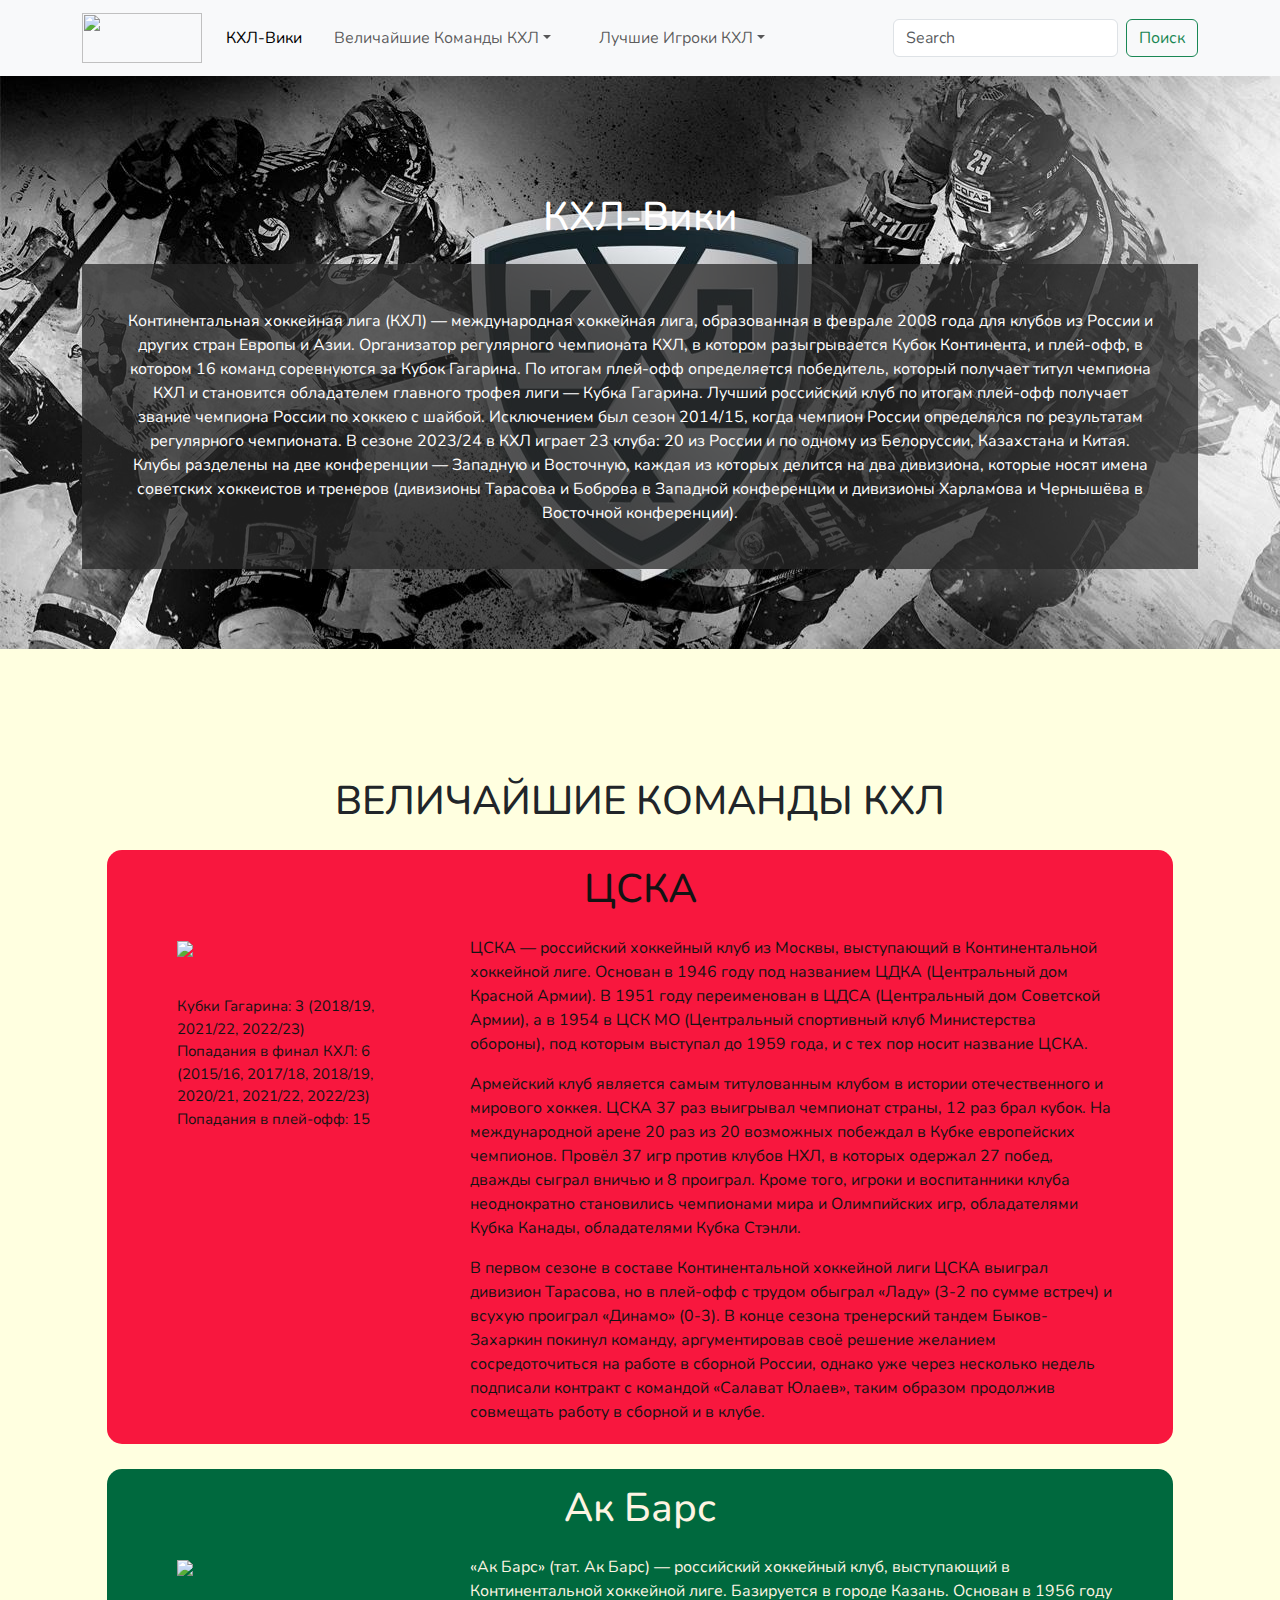
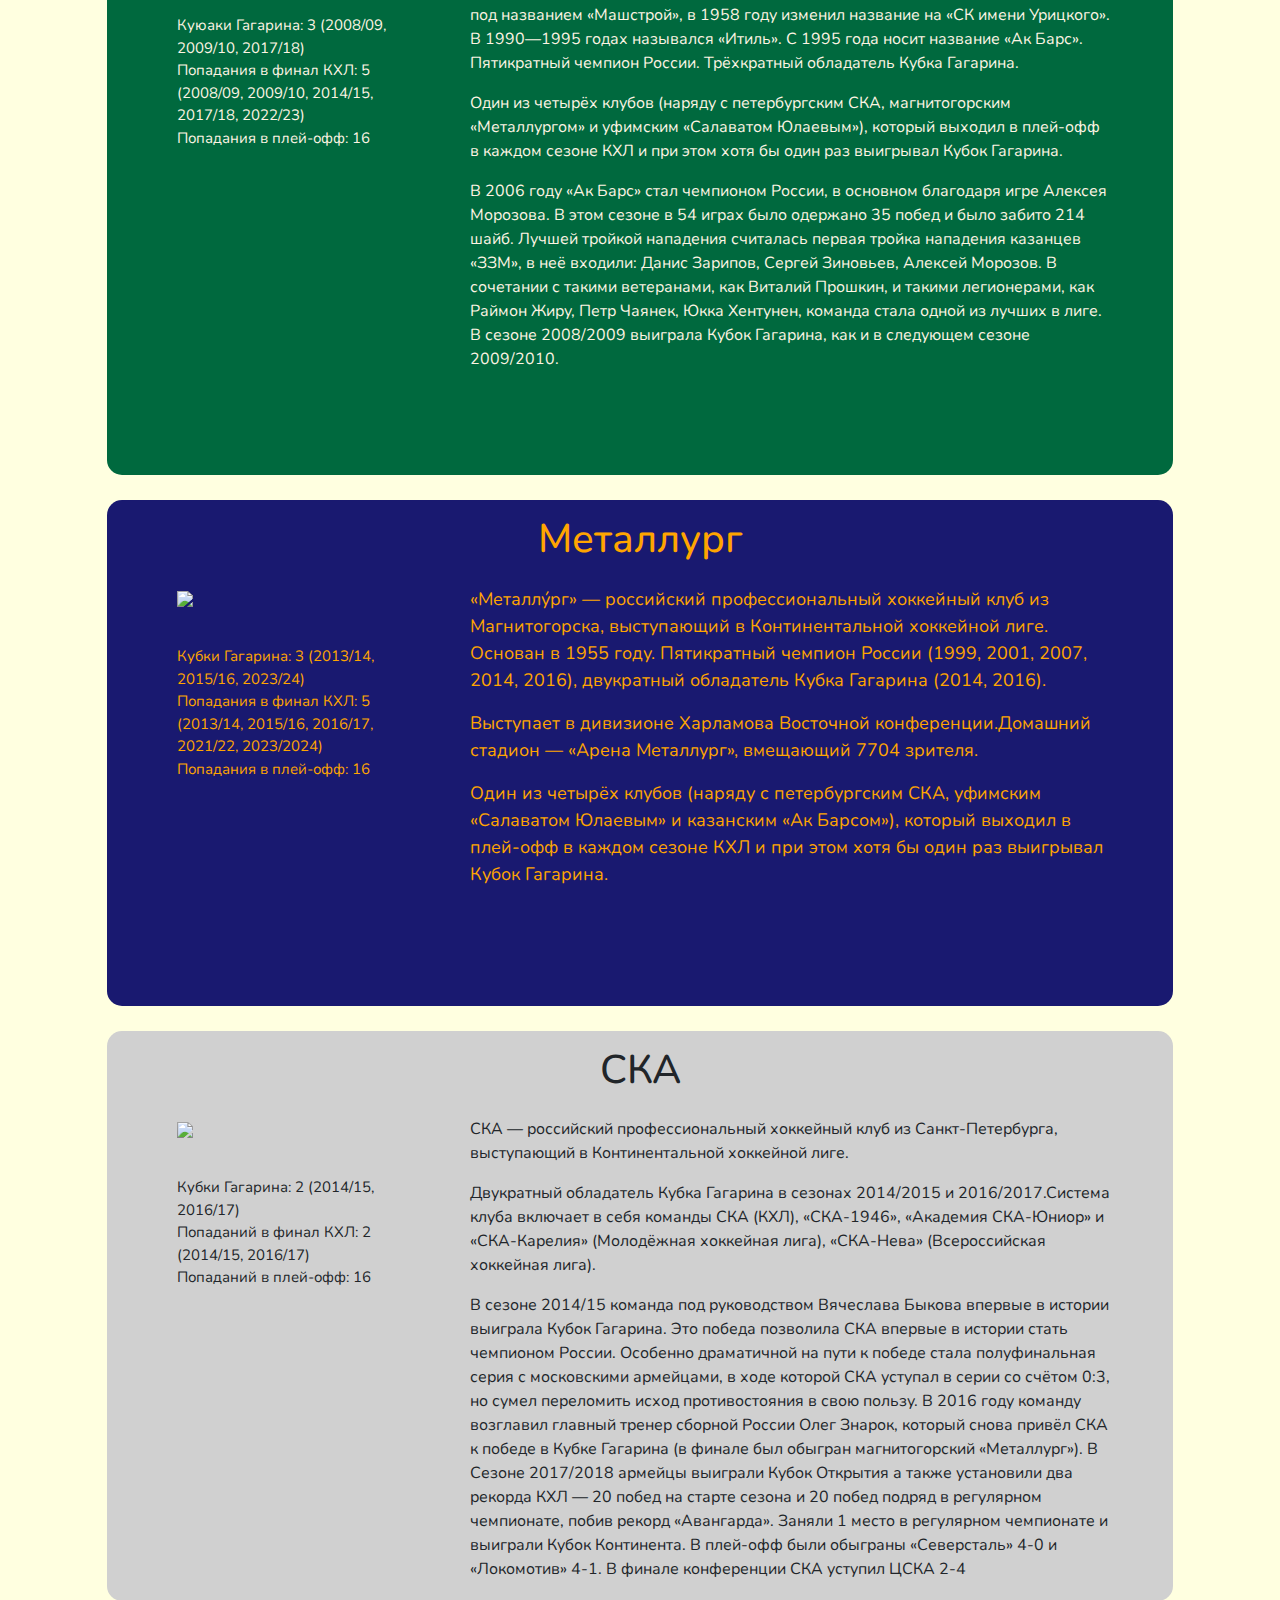
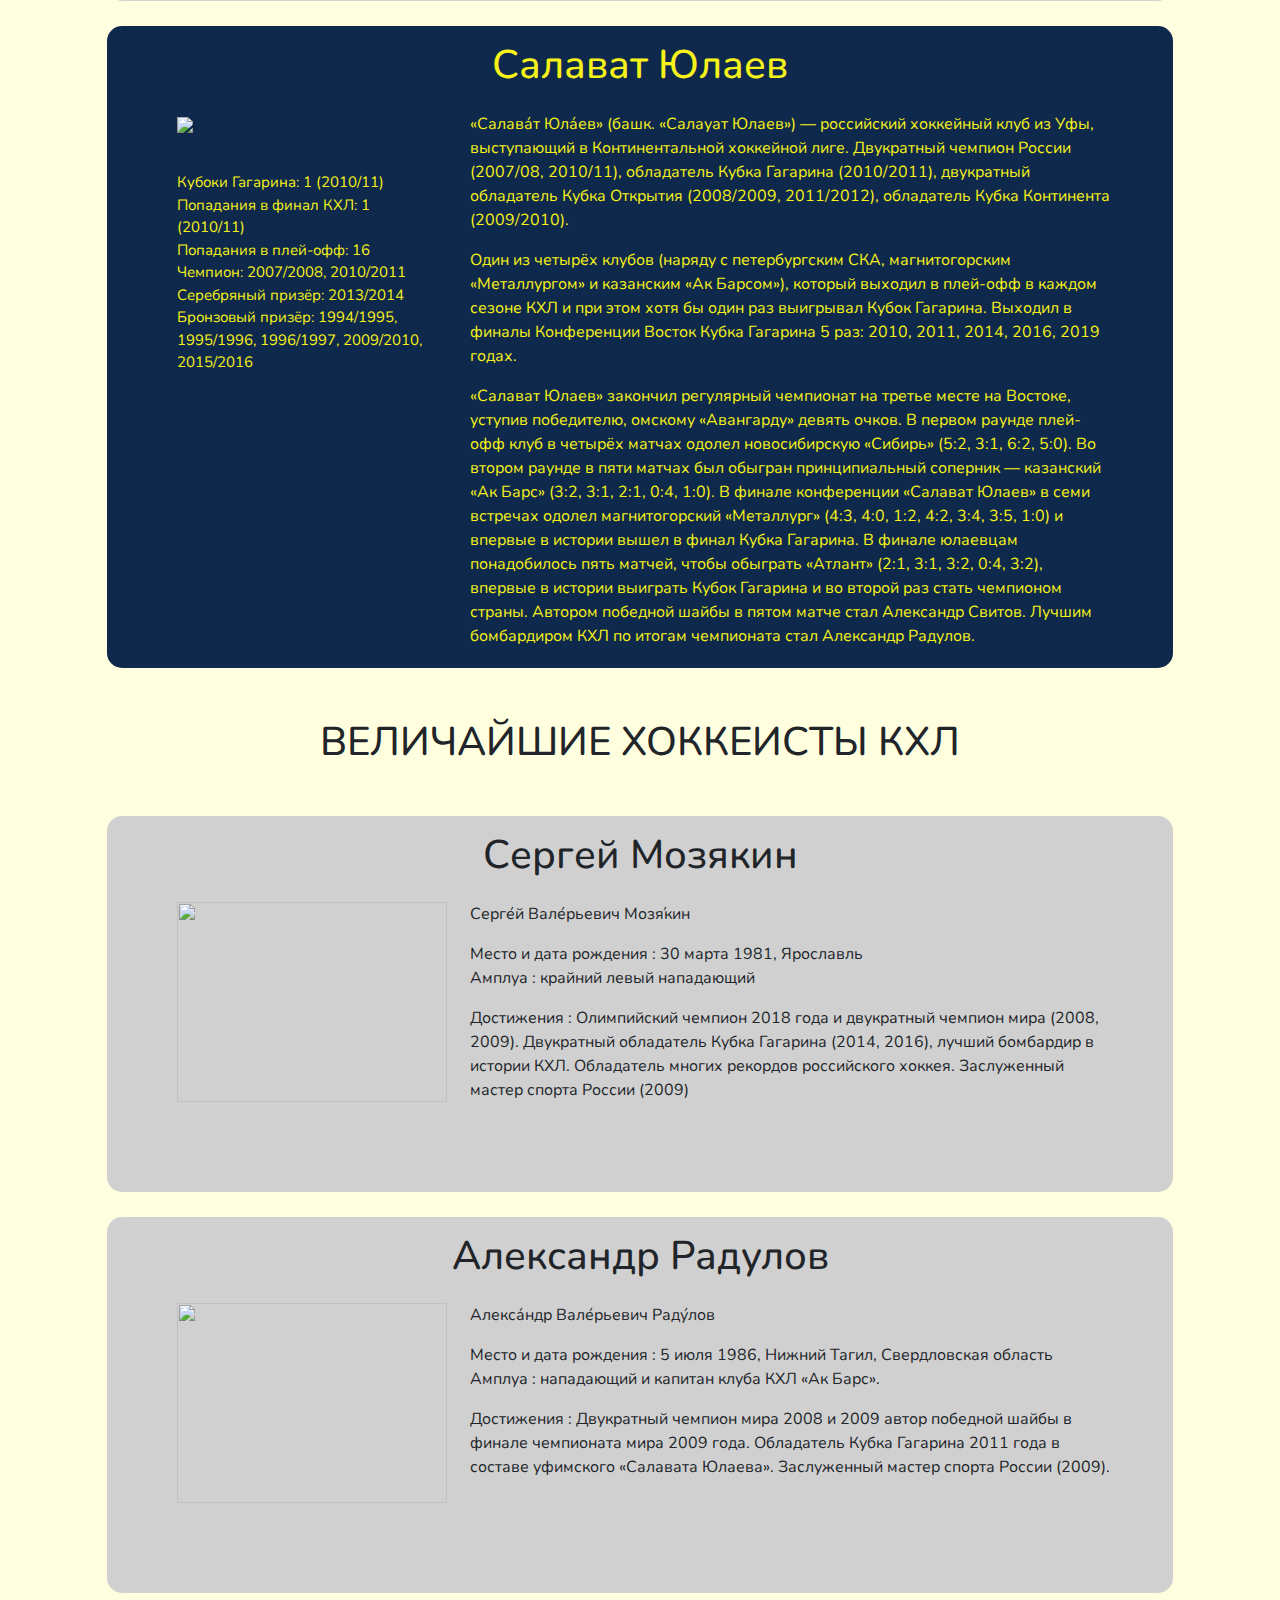
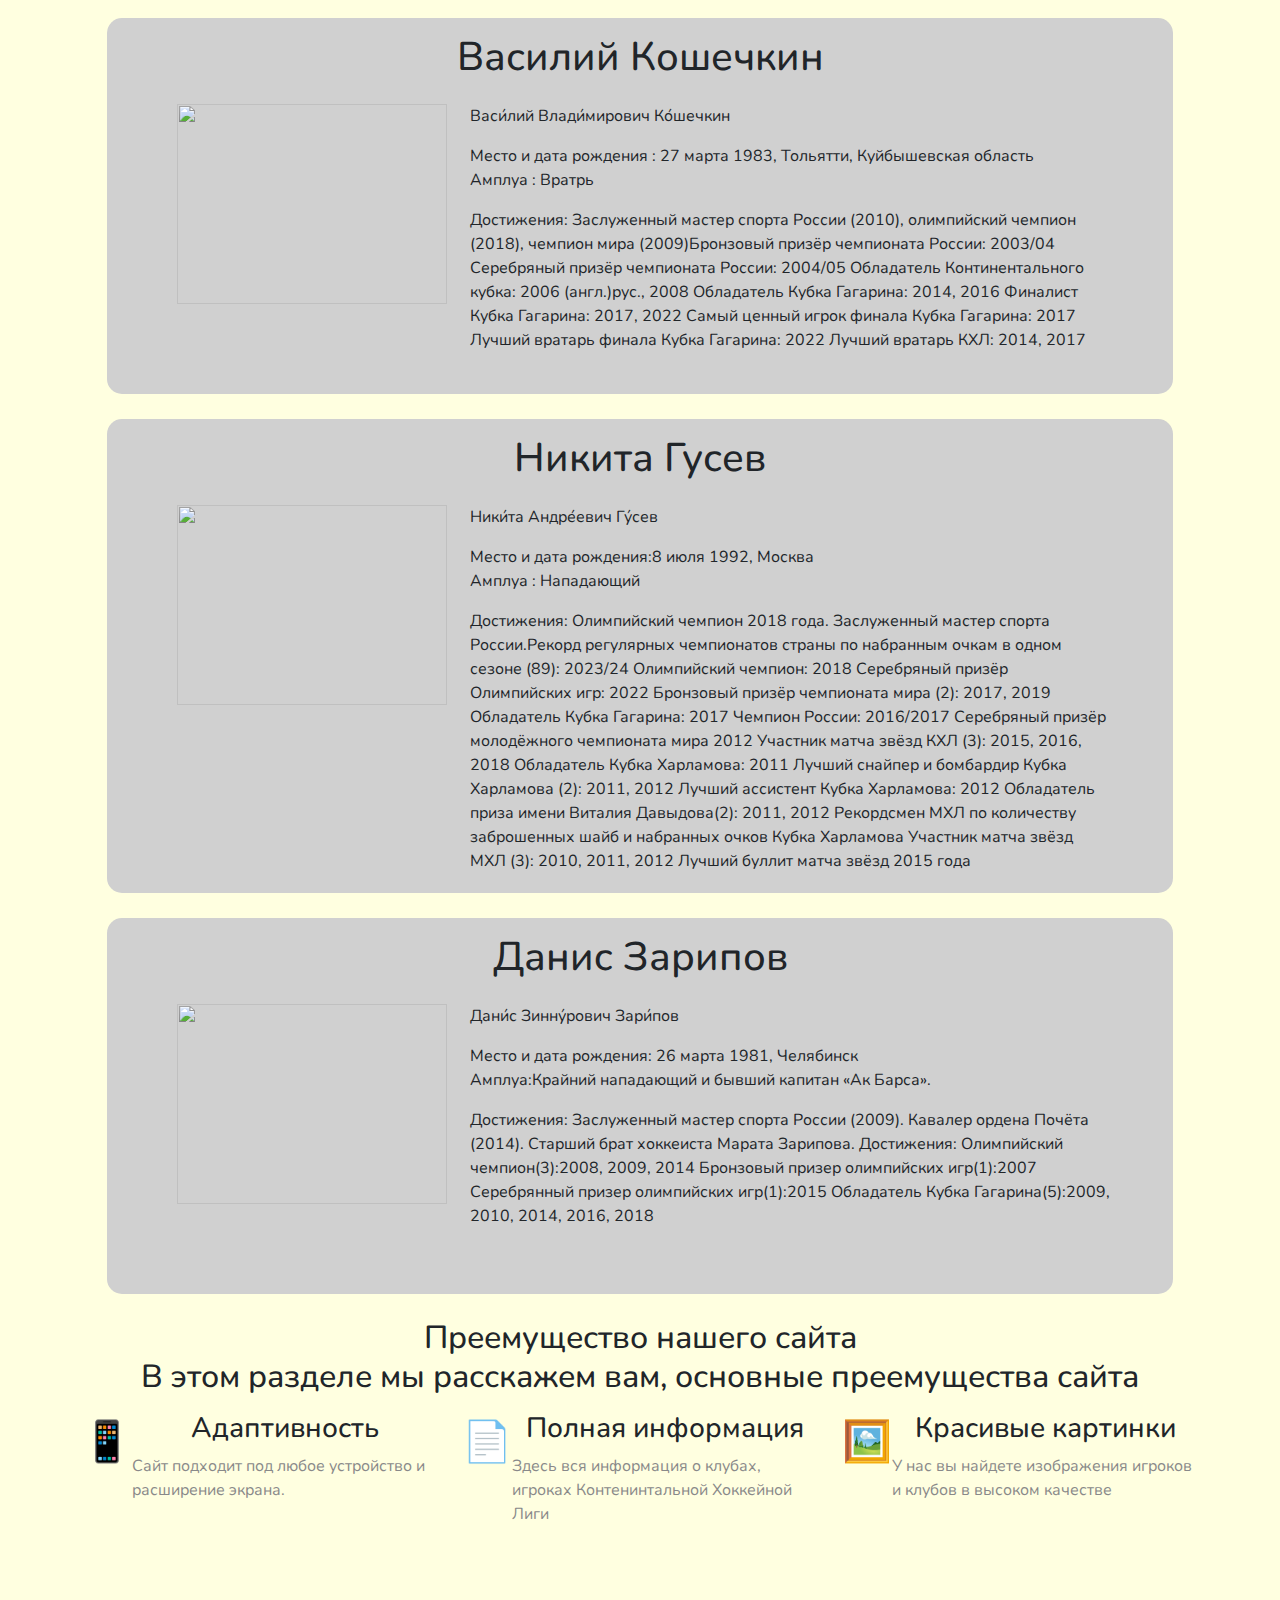
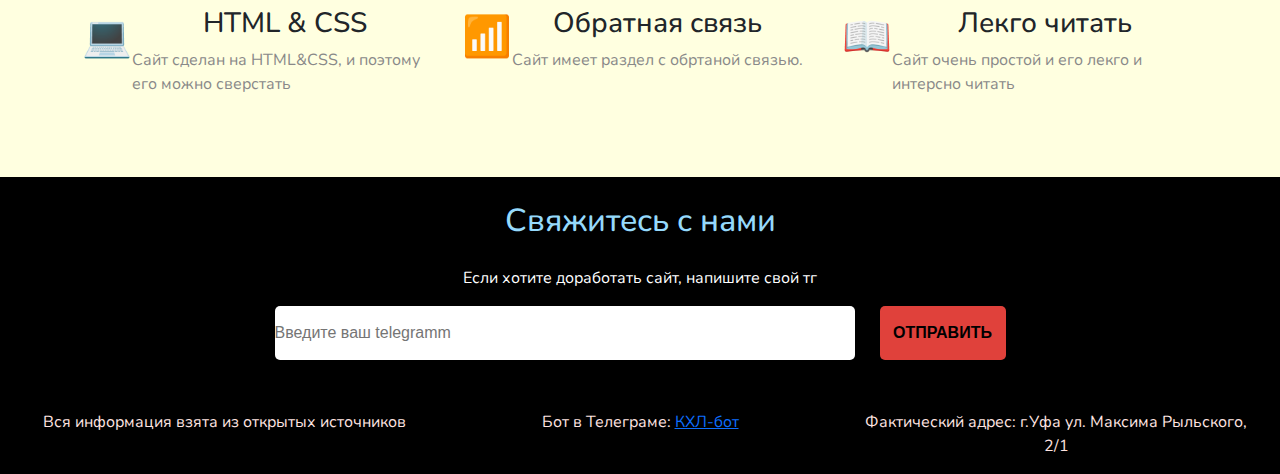
==== commit f457301a: "new file:   img/logo.png 	modified:   index.html 	deleted:    logo.jpg 	modified:   styleKhl.css 	mo" ====
--- a/index.html
+++ b/index.html
@@ -1,36 +1,36 @@
 <!DOCTYPE html>
 <html>
 <head>
-   <meta charset="utf-8">
-   <meta name="viewport" content="width=device-width, initial-scale=1">
-   <title></title>
+    <meta charset="utf-8">
+    <meta name="viewport" content="width=device-width, initial-scale=1">
+    <title>КХЛ-ВИКИ</title>
+
+    <link rel="icon" type="image/x-icon" href="img/logo.png">
 
     <script src="https://code.jquery.com/jquery-2.2.4.min.js"></script>
     
     <script src="https://code.jquery.com/jquery-3.5.1.slim.min.js" integrity="sha384-DfXdz2htPH0lsSSs5nCTpuj/zy4C+OGpamoFU5WgosN9vkFo+0A2rbxv1p2kyZiVz" crossorigin="anonymous"></script>
     <script src="https://cdn.jsdelivr.net/npm/popper.js@1.16.1/dist/umd/popper.min.js" integrity="sha384-9/reFTGAW83EW2RDu89cUlYKTtuHLA2uYNzkQnaoPSMGhpDBVxlZXum8OV5T0nLc" crossorigin="anonymous" ></script>
 
-
-   <!-- Google Fonts -->
-   <link rel="preconnect" href="https://fonts.googleapis.com">
-   <link rel="preconnect" href="https://fonts.gstatic.com" crossorigin>
-   <link href="https://fonts.googleapis.com/css2?family=Lato:wght@900&family=Nunito:ital,wght@0,700;1,700&display=swap" rel="stylesheet">
+    <!-- Google Fonts -->
+    <link rel="preconnect" href="https://fonts.googleapis.com">
+    <link rel="preconnect" href="https://fonts.gstatic.com" crossorigin>
+    <link href="https://fonts.googleapis.com/css2?family=Lato:wght@900&family=Nunito:ital,wght@0,700;1,700&display=swap" rel="stylesheet">
 
     <!-- Bootstrap -->
     <link href="https://cdn.jsdelivr.net/npm/bootstrap@5.3.3/dist/css/bootstrap.min.css" rel="stylesheet" integrity="sha384-QWTKZyjpPEjISv5WaRU9OFeRpok6YctnYmDr5pNlyT2bRjXh0JMhjY6hW+ALEwIH" crossorigin="anonymous">
     <script src="https://cdn.jsdelivr.net/npm/bootstrap@5.3.3/dist/js/bootstrap.bundle.min.js" integrity="sha384-YvpcrYf0tY3lHB60NNkmXc5s9fDVZLESaAA55NDzOxhy9GkcIdslK1eN7N6jIeHz" crossorigin="anonymous"></script>
 
     <link rel="stylesheet" href="https://maxcdn.bootstrapcdn.com/font-awesome/4.7.0/css/font-awesome.min.css">
-
-
-   <link rel="stylesheet" type="text/css" href="styleKhl.css">
-   <link rel="stylesheet" type="text/css" href="style_mobile.css">
-
-   <link rel="preconnect" href="https://fonts.googleapis.com">
-   <link rel="preconnect" href="https://fonts.gstatic.com" crossorigin>
-   <link href="https://fonts.googleapis.com/css2?family=Nunito:ital,wght@0,700;1,700&display=swap" rel="stylesheet">
-
-   <link rel="stylesheet" type="text/css" href="animate.css">
+    
+    <link rel="stylesheet" type="text/css" href="styleKhl.css">
+    <link rel="stylesheet" type="text/css" href="style_mobile.css">
+
+    <link rel="preconnect" href="https://fonts.googleapis.com">
+    <link rel="preconnect" href="https://fonts.gstatic.com" crossorigin>
+    <link href="https://fonts.googleapis.com/css2?family=Nunito:ital,wght@0,700;1,700&display=swap" rel="stylesheet">
+
+    <link rel="stylesheet" type="text/css" href="animate.css">
 </head>
 <body>
 
@@ -96,7 +96,7 @@
     </header>
 
     <div class="teams_khl animated tada"> 
-            <h1>ВЕЛИЧАЙШИЕ КОМАНДЫ КХЛ</h1>
+        <h1>ВЕЛИЧАЙШИЕ КОМАНДЫ КХЛ</h1>
     </div>
 
      <div class="container">
@@ -110,7 +110,7 @@
                 <div class="row">
                     <div class="col-sm-4">
                         <div id="cska">
-                            <img src="https://upload.wikimedia.org/wikipedia/ru/thumb/9/98/HC_CSKA_Moscow_Logo_2016.svg/205px-HC_CSKA_Moscow_Logo_2016.svg.png" width="65%">
+                            <img src="https://upload.wikimedia.org/wikipedia/ru/thumb/9/98/HC_CSKA_Moscow_Logo_2016.svg/205px-HC_CSKA_Moscow_Logo_2016.svg.png" class="club_logo">
                             <div class="club_achievments">
                                 Кубки Гагарина: 3 (2018/19, 2021/22, 2022/23)
                                 <br>
@@ -464,8 +464,7 @@
                 </div>
             </div>
 
-                 <!--Текст -->
-
+            <!--Текст -->
             <div class="row">
                 <div class="col-lg-4">
                     <div class="feature d-flex">
@@ -475,13 +474,11 @@
                                     Адаптивность
                                 </h3>
                                 <p class="feature__text">
-                                    Сайт подходит под любое устройство и расширение экрана. 
+                                    Сайт подходит под любое устройство и расширение экрана.
                                 </p>
                             </div>
                     </div>
                 </div>
-              
-                 <!--Информация-->
 
                 <div class="col-lg-4">
                     <div class="feature d-flex">
@@ -497,13 +494,11 @@
                     </div>
                 </div>
 
-            <!--Информация-->
-
-                <div class="col-lg-4">
+<!--                 <div class="col-lg-4">
                     <div class="feature d-flex">
-                        <p class="emoji">🖼</p>
+                        <p class="emoji">📱</p>
                             <div class="feature__block">
-                                <h3 class="feature__title1">
+                                <h3 class="feature__title">
                                     Красивые картинки
                                 </h3>
                                 <p class="feature__text">
@@ -511,7 +506,25 @@
                                 </p>
                             </div>
                     </div>
-                </div>
+                </div> -->
+                <div class="col-lg-4">
+                    <div class="feature d-flex">
+                        <p class="emoji">🖼️</p>
+                          <div class="feature__block">
+                                <h3 class="feature__title">
+                                    Красивые картинки
+                                </h3>
+                                <p class="feature__text">
+                                    У нас вы найдете изображения
+                                    игроков и клубов в высоком качестве
+                                </p>
+                           </div>
+                    </div>
+                </div>
+            </div>
+
+            <!--Информация-->
+            <div class="row">
 
                 <div class="col-lg-4">
                     <div class="feature d-flex">
@@ -554,7 +567,7 @@
                                 </div>
                         </div>
                 </div>
-          </div>
+            </div>
 
         </div>
 </section>
@@ -592,7 +605,7 @@
                 <p class="footertext">Вся информация взята из открытых источников</p>
             </div>
             <div class="col-lg-4">
-                <p class="footertext">Связь в телеграмме:@iman6lov</p>
+                <p class="footertext">Бот в Телеграме: <a href="https://t.me/iman6lov_test_bot">КХЛ-бот</a></p>
             </div>
             <div class="col-lg-4">
             <p class="footertext">Фактический адрес: г.Уфа ул. Максима Рыльского, 2/1</p>
--- a/styleKhl.css
+++ b/styleKhl.css
@@ -17,16 +17,16 @@
     color: #FFFFFF;
 }
 
-.teams_khl{
-
-}
-
 .club_info {
     background-color: #D0D0D0;
     border-radius: 15px;
     margin: 25px;
 }
 
+.club_logo {
+/*    width: 65%;*/
+}
+
 .club_title {
     margin-top: 15px;
     text-align: center;
@@ -101,8 +101,6 @@
     margin-bottom: 40px;
 }
 
-
-
 /*ak bars*/
 
 #ak_bars{
@@ -132,7 +130,7 @@
     margin-right: 40px;
     margin-left: 70px;
     margin-top: 15px;
-    margin-bottom: 70px
+    margin-bottom: 70px;
 }
 
 #metalurg_bio{
@@ -169,7 +167,8 @@
     background-image: url(khl.jpg)  ;
     background-repeat: no-repeat;
     background-size: 100%; 
-    padding-bottom: 300px;
+    padding-bottom: 5%;
+    margin-bottom: 10%;
 }
 
 .igroki {
--- a/style_mobile.css
+++ b/style_mobile.css
@@ -1,16 +1,62 @@
 @media screen and (max-width: 576px) {
     .header {
-        background-size: 350%; 
-        padding-bottom: 700px;
+        background-size: 400%; 
     }
-    .ipad {
-        width: 100%;
+
+    .club_achievments {
+        margin-top: 10%;
+        font-size: 15px;
     }
-    .menu {
-        flex-direction: column;
+
+    .club_bio {
+        margin-top: 25%;
+        margin-bottom: 20px;
+        margin-right: 10%;
+        margin-left: 10%;
+        font-size: 16px;
     }
-    .menu__item {
-        text-align: center;
-        margin-bottom:10px;
+
+    #ak_bars {
+        width: 250px;
+        height: 10%;
+        margin-right: 40px;
+        margin-left: 70px;
+        margin-top: 15px;
+        margin-bottom: 0px;
     }
+
+    #metalurg{
+        width: 250px;
+        height: 350px;
+        margin-right: 40px;
+        margin-left: 70px;
+        margin-top: 15px;
+        margin-bottom: 0px;
+    }
+
+    #metalurg_bio{
+        margin-top: 15px;
+        margin-bottom: 20px;
+        margin-right: 10%;
+        margin-left: 10%;
+        font-size: 18px;
+    }
+
+    .player_pic {
+        width: 250px;
+        height: 250px;
+        margin-right: 40px;
+        margin-left: 10%;
+        margin-top: 15px;
+        margin-bottom: 0%;
+    }
+
+    .player_bio {
+        margin-top: 15px;
+        margin-bottom: 20px;
+        margin-right: 60px;
+        margin-left: 10%;
+        font-size: 16px;
+    }
+
 }